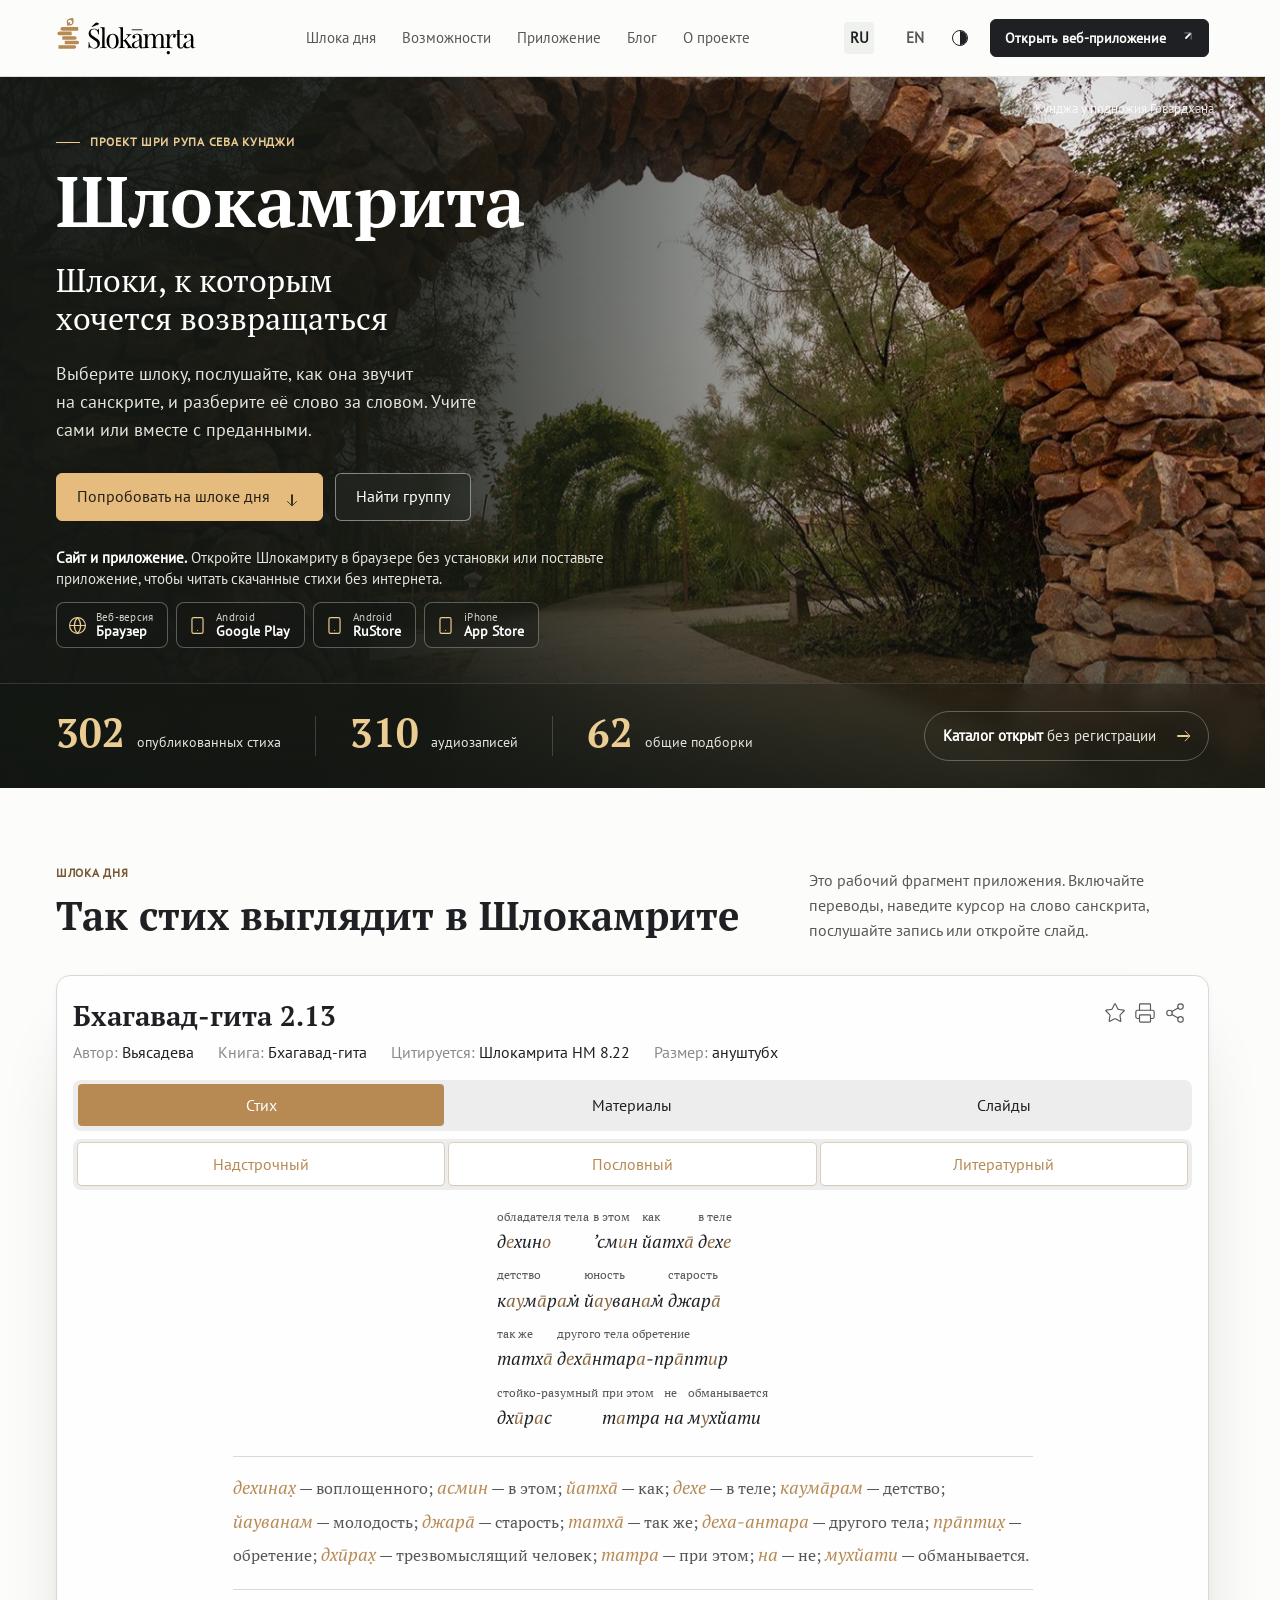
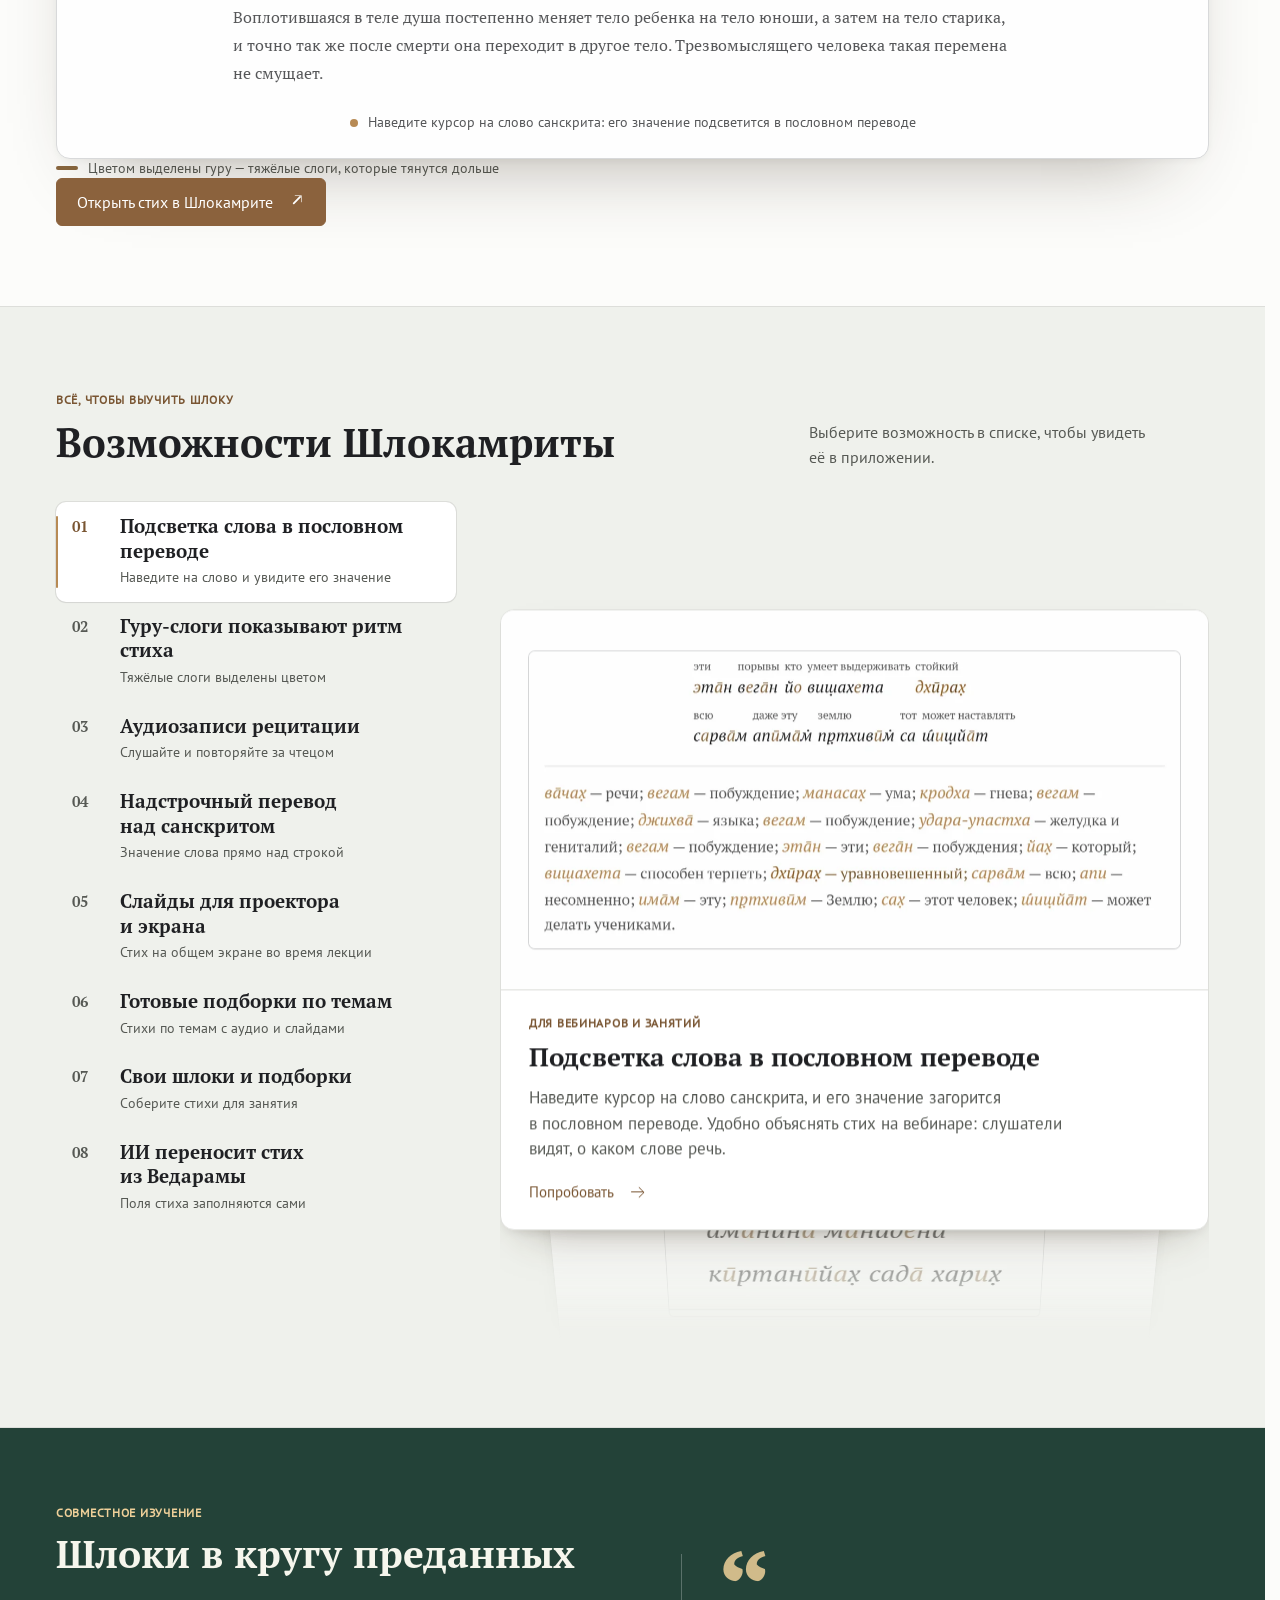
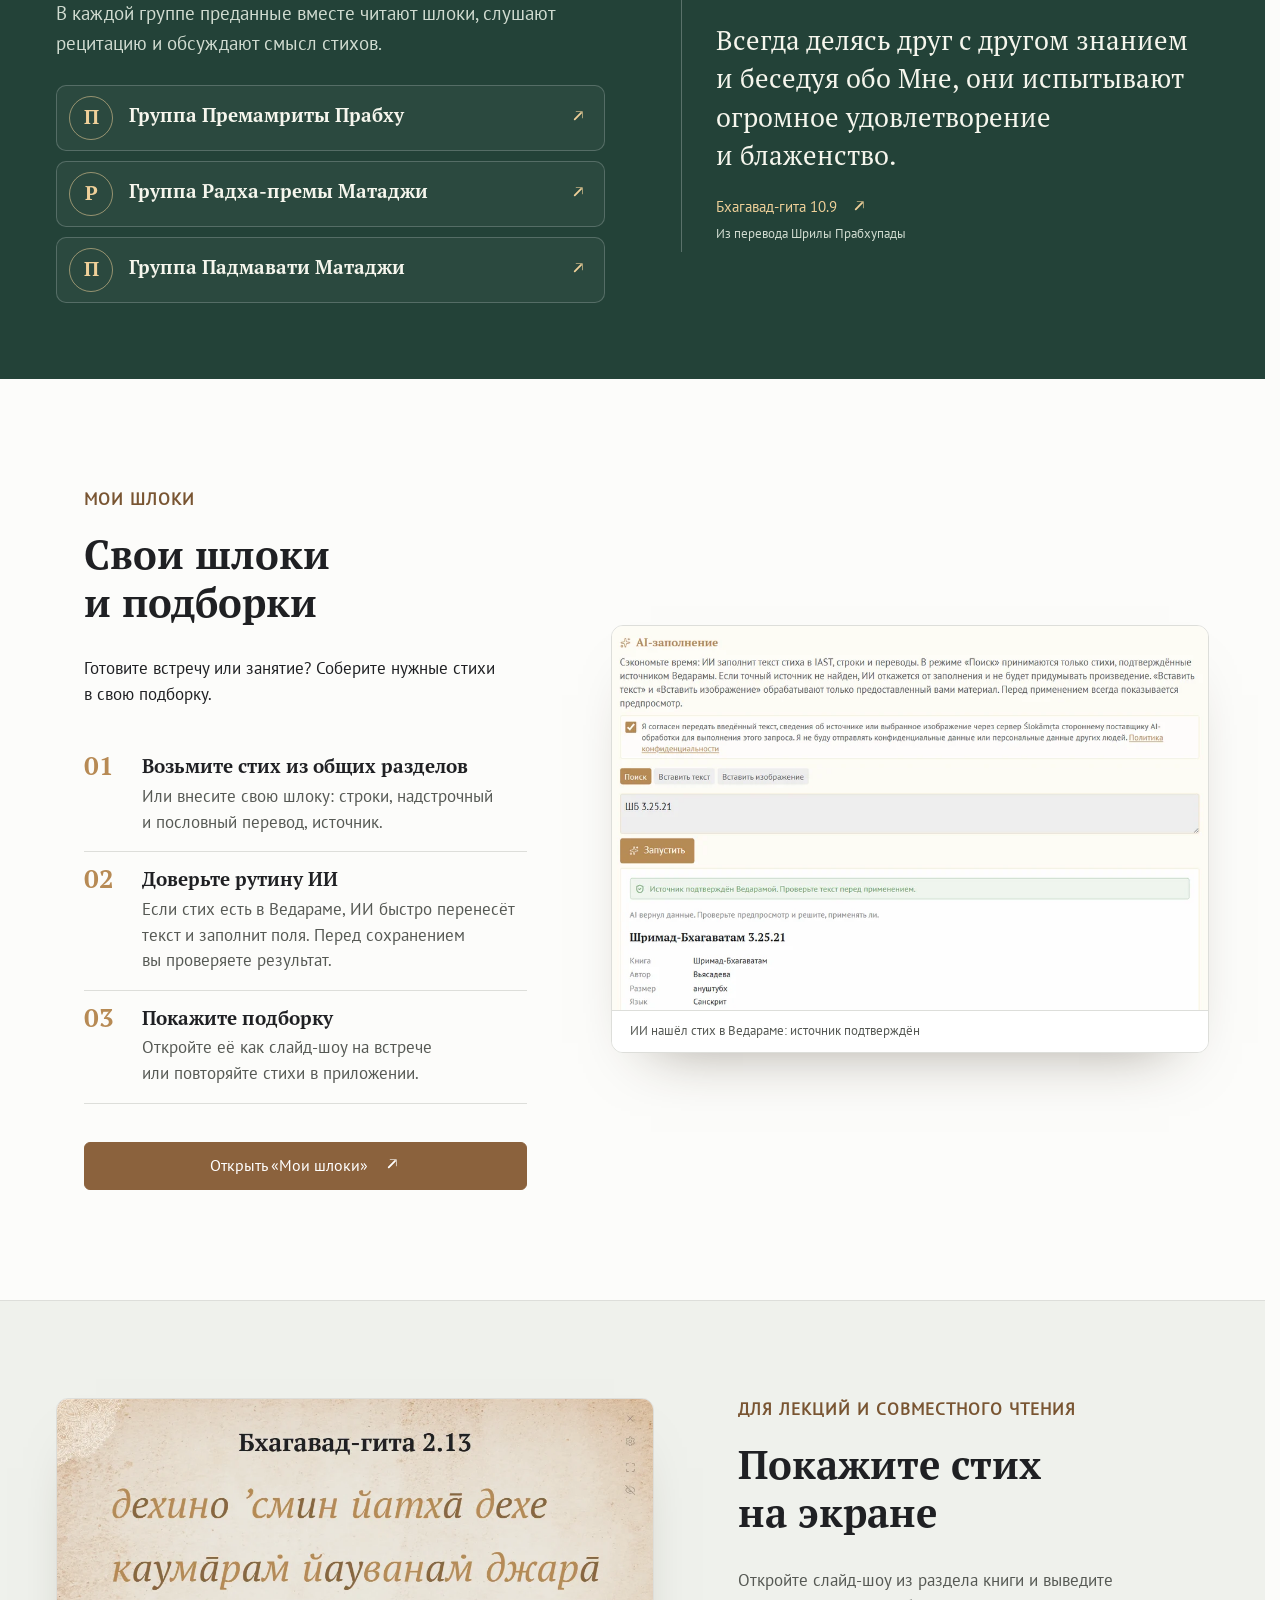
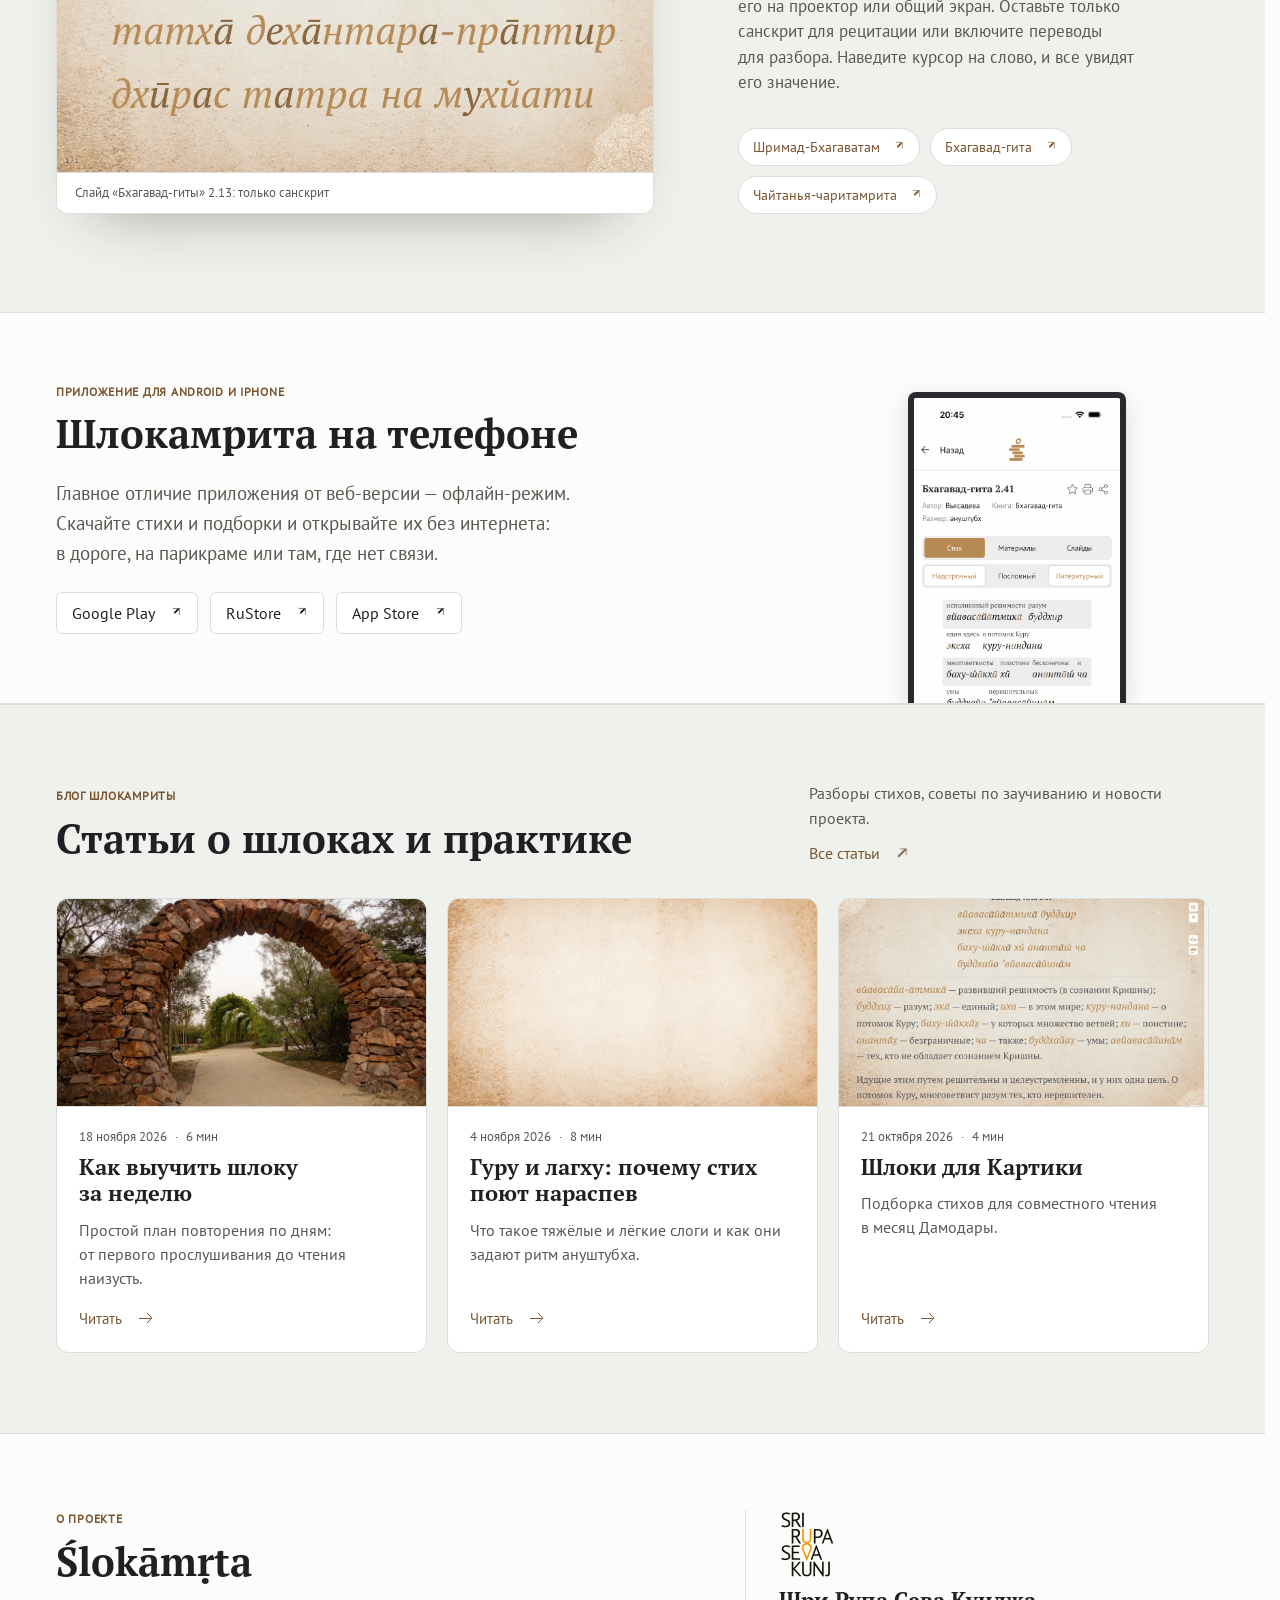
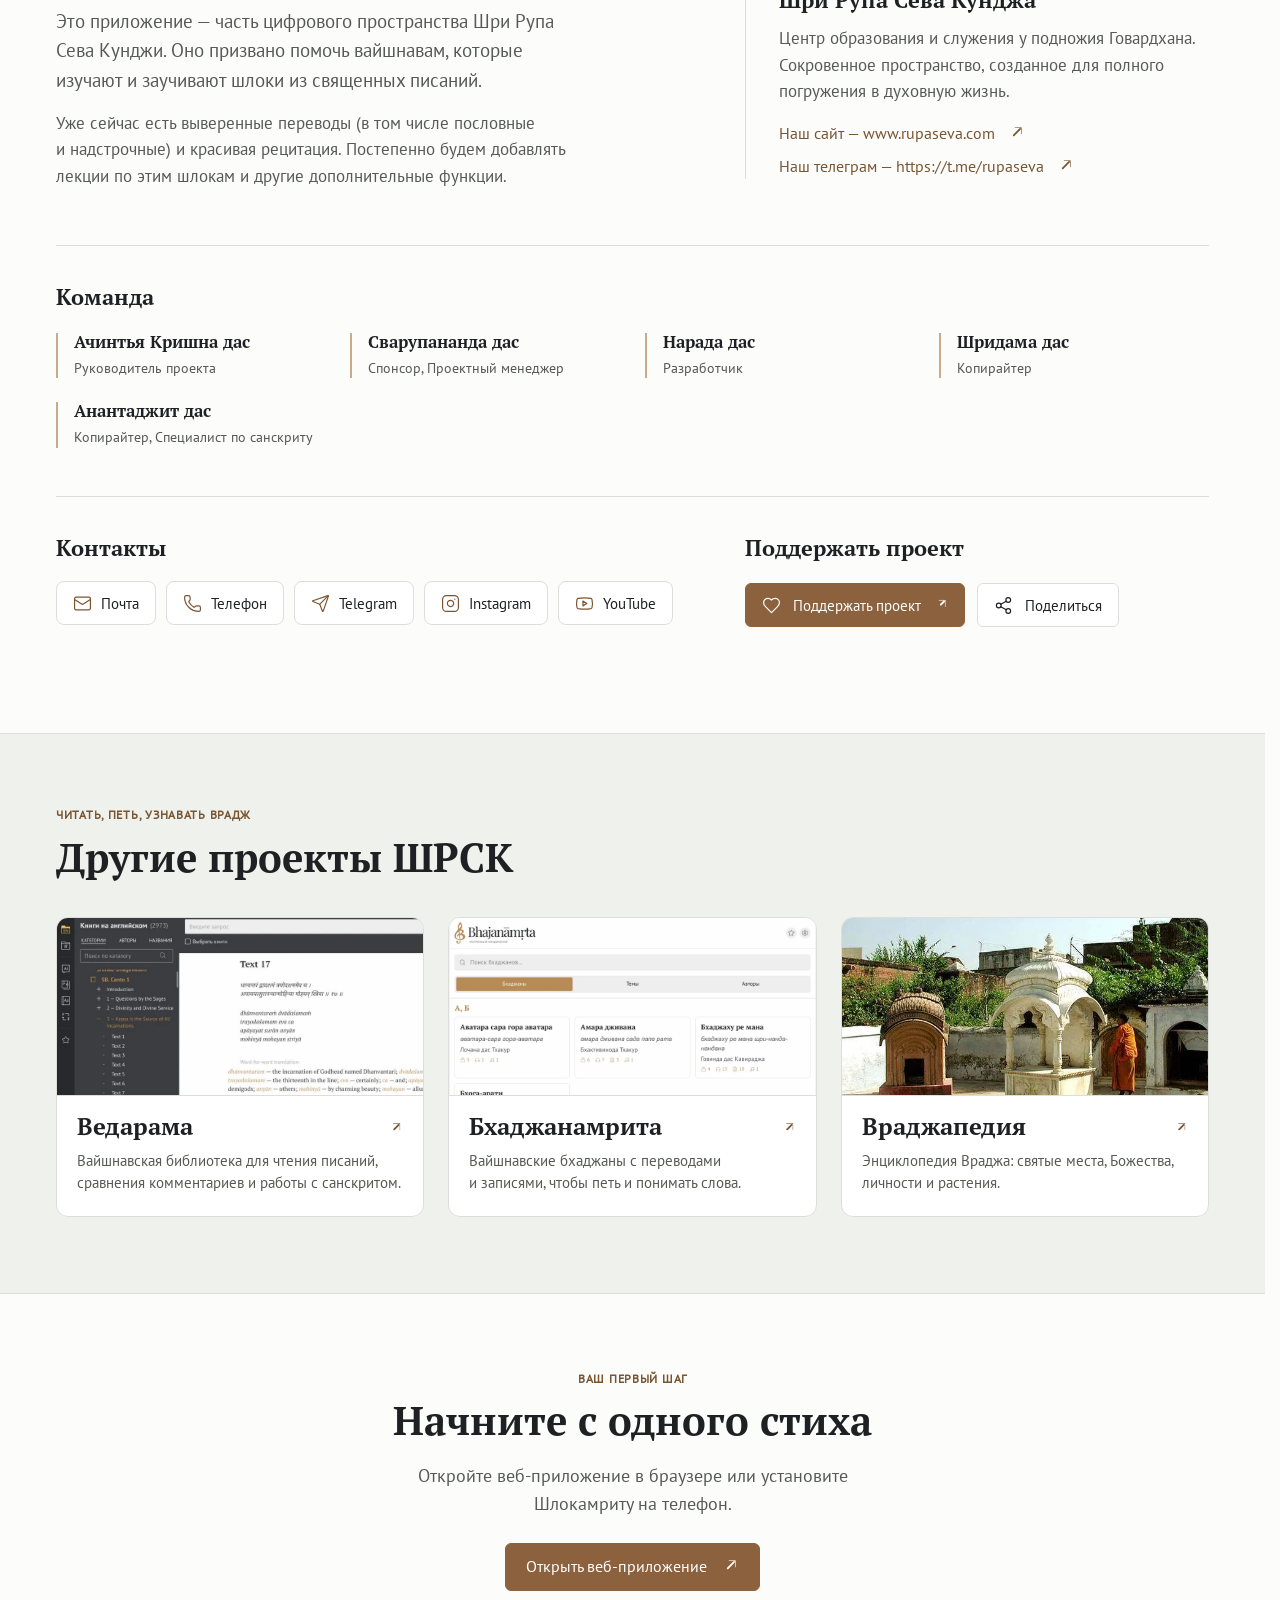
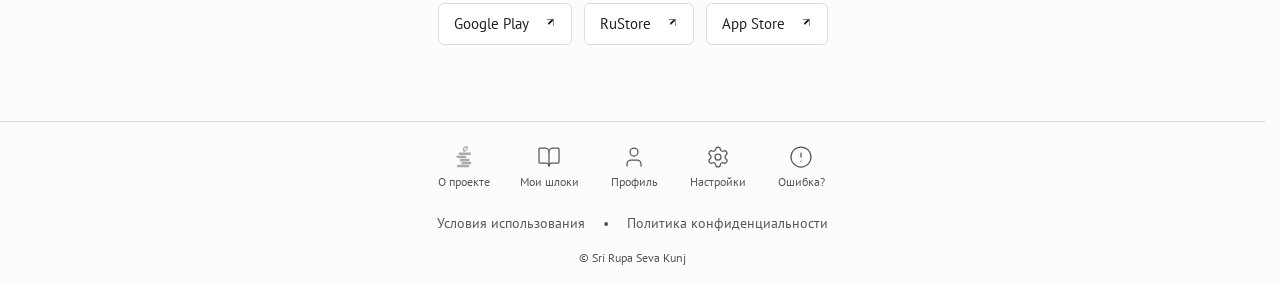
==== index.html @ b53bfd35 "Homepage round 4: app's slide viewer, exact verse widget, features drum - Slides tab opens Slokamrit" ====
<!DOCTYPE html><html lang="ru" data-theme="light"><head><meta charset="utf-8"><meta name="viewport" content="width=device-width,initial-scale=1"><meta name="robots" content="noindex,nofollow"><title>Шлокамрита — макет главной</title><link rel="icon" type="image/png" sizes="48x48" href="assets/favicon-48.png"><script>(function(){var q=new URLSearchParams(location.search).get('theme'),s=null;try{s=localStorage.getItem('slokamrita-landing-theme')}catch(e){}var t=q==='dark'||q==='light'?q:s==='dark'||s==='light'?s:matchMedia('(prefers-color-scheme: dark)').matches?'dark':'light';document.documentElement.dataset.theme=t})();</script><link rel="stylesheet" href="page.css?v=14"></head>
<body>
<header class="site-header"><div class="wrap header-row">
  <a href="#top" aria-label="Шлокамрита, главная"><img class="brand light" src="assets/brand-light.svg" alt="Шлокамрита"><img class="brand dark" src="assets/brand-dark.svg" alt="Шлокамрита"></a>
  <nav aria-label="Разделы главной"><a href="#today">Шлока дня</a><a href="#features">Возможности</a><a class="nav-extra" href="#community">Группы</a><a class="nav-extra" href="#lecture">Для&nbsp;лекций</a><a href="#application">Приложение</a><a href="#blog">Блог</a><a href="#about">О&nbsp;проекте</a></nav>
  <div class="header-actions"><nav class="edition-switch" aria-label="Язык страницы"><a href="./" lang="ru" hreflang="ru" aria-current="page">RU</a><a href="en/" lang="en" hreflang="en">EN</a></nav><button id="theme" class="theme-toggle" type="button" aria-label="Переключить тему" title="Переключить тему"><span class="theme-glyph" aria-hidden="true"></span></button><a class="button header-library" href="https://slokamrita.com/ru/"><span>Открыть веб-приложение</span><span class="arr ext" aria-hidden="true"></span></a></div>
</div></header>
<main id="top">
  <section class="hero" aria-labelledby="hero-title" data-photo-tilt="">
    <img class="hero-photo" src="assets/kunj.jpg" alt="">
    <a class="hero-credit" href="https://rupaseva.com/kunj"><span>Кунджа у&nbsp;подножия Говардхана</span><span class="arr ext" aria-hidden="true"></span></a>
    <div class="wrap hero-inner">
      <p class="eyebrow hero-kicker"><span></span> ПРОЕКТ ШРИ РУПА СЕВА КУНДЖИ</p>
      <h1 id="hero-title">Шлокамрита</h1>
      <p class="hero-lead">Шлоки, к&nbsp;которым<br>хочется возвращаться</p>
      <p class="hero-summary">Выберите шлоку, послушайте, как&nbsp;она звучит на&nbsp;санскрите, и&nbsp;разберите её&nbsp;слово за&nbsp;словом. Учите сами или&nbsp;вместе с&nbsp;преданными.</p>
      <div class="buttons"><a class="button primary" href="#today"><span>Попробовать на&nbsp;шлоке дня</span><span class="arr down" aria-hidden="true"></span></a><a class="button on-hero" href="#community"><span>Найти группу</span></a></div>
      <div class="hero-platforms" aria-label="Где открыть Шлокамриту"><p class="platforms-note"><strong>Сайт и&nbsp;приложение.</strong> Откройте Шлокамриту в&nbsp;браузере без&nbsp;установки или&nbsp;поставьте приложение, чтобы читать скачанные стихи без&nbsp;интернета.</p><div class="platform-links"><a class="platform" href="https://slokamrita.com/ru/"><svg xmlns="http://www.w3.org/2000/svg" width="18" height="18" viewBox="0 0 24 24" fill="none" stroke="currentColor" stroke-width="1.5" stroke-linecap="round" stroke-linejoin="round" aria-hidden="true"><circle cx="12" cy="12" r="10"></circle><path d="M12 2a14.5 14.5 0 0 0 0 20 14.5 14.5 0 0 0 0-20"></path><path d="M2 12h20"></path></svg><span><small>Веб-версия</small>Браузер</span></a><a class="platform" href="https://play.google.com/store/apps/details?id=com.slokamrita.app"><svg xmlns="http://www.w3.org/2000/svg" width="18" height="18" viewBox="0 0 24 24" fill="none" stroke="currentColor" stroke-width="1.5" stroke-linecap="round" stroke-linejoin="round" aria-hidden="true"><rect width="14" height="20" x="5" y="2" rx="2" ry="2"></rect><path d="M12 18h.01"></path></svg><span><small>Android</small>Google Play</span></a><a class="platform" href="https://www.rustore.ru/catalog/app/com.slokamrita.app"><svg xmlns="http://www.w3.org/2000/svg" width="18" height="18" viewBox="0 0 24 24" fill="none" stroke="currentColor" stroke-width="1.5" stroke-linecap="round" stroke-linejoin="round" aria-hidden="true"><rect width="14" height="20" x="5" y="2" rx="2" ry="2"></rect><path d="M12 18h.01"></path></svg><span><small>Android</small>RuStore</span></a><a class="platform" href="https://apps.apple.com/app/id6803114267"><svg xmlns="http://www.w3.org/2000/svg" width="18" height="18" viewBox="0 0 24 24" fill="none" stroke="currentColor" stroke-width="1.5" stroke-linecap="round" stroke-linejoin="round" aria-hidden="true"><rect width="14" height="20" x="5" y="2" rx="2" ry="2"></rect><path d="M12 18h.01"></path></svg><span><small>iPhone</small>App Store</span></a></div></div>
    </div>
    <div class="hero-stats" aria-label="Статистика каталога"><div class="wrap hero-stats-row">
      <dl><div><dt>302</dt><dd class="stat-long">опубликованных стиха</dd></div><div><dt>310</dt><dd>аудиозаписей</dd></div><div><dt>62</dt><dd>общие подборки</dd></div></dl>
      <a class="hero-catalog" href="https://slokamrita.com/ru/?group=group"><span><strong>Каталог открыт</strong> без&nbsp;регистрации</span><span class="arr" aria-hidden="true"></span></a>
    </div></div>
  </section>
  <section class="day" id="today" aria-labelledby="day-title"><div class="wrap">
    <div class="section-head"><div><p class="eyebrow">ШЛОКА ДНЯ</p><h2 id="day-title">Так стих выглядит в&nbsp;Шлокамрите</h2></div><p class="section-aside">Это&nbsp;рабочий фрагмент приложения. Включайте переводы, наведите курсор на&nbsp;слово санскрита, послушайте запись или&nbsp;откройте слайд.</p></div>
    <div class="app-window" data-app-window=""><div class="app-slides" id="app-slides" hidden><iframe title="Показ слайдов" data-src="slideshow/viewer.html?v=20261021-word-links" sandbox="allow-scripts allow-same-origin" allow="fullscreen" allowfullscreen></iframe></div>
      <div class="app-body">
        <div class="app-title-row"><h3 class="app-title">Бхагавад-гита 2.13</h3><span class="app-title-icons" aria-hidden="true"><span title="Добавить в коллекцию"><svg xmlns="http://www.w3.org/2000/svg" width="22" height="22" viewBox="0 0 24 24" fill="none" stroke="currentColor" stroke-width="1.25" stroke-linecap="round" stroke-linejoin="round" aria-hidden="true"><path d="M11.525 2.295a.53.53 0 0 1 .95 0l2.31 4.679a2.123 2.123 0 0 0 1.595 1.16l5.166.756a.53.53 0 0 1 .294.904l-3.736 3.638a2.123 2.123 0 0 0-.611 1.878l.882 5.14a.53.53 0 0 1-.771.56l-4.618-2.428a2.122 2.122 0 0 0-1.973 0L6.396 21.01a.53.53 0 0 1-.77-.56l.881-5.139a2.122 2.122 0 0 0-.611-1.879L2.16 9.795a.53.53 0 0 1 .294-.906l5.165-.755a2.122 2.122 0 0 0 1.597-1.16z"></path></svg></span><span title="Печать / PDF"><svg xmlns="http://www.w3.org/2000/svg" width="22" height="22" viewBox="0 0 24 24" fill="none" stroke="currentColor" stroke-width="1.25" stroke-linecap="round" stroke-linejoin="round" aria-hidden="true"><path d="M6 18H4a2 2 0 0 1-2-2v-5a2 2 0 0 1 2-2h16a2 2 0 0 1 2 2v5a2 2 0 0 1-2 2h-2"></path><path d="M6 9V3a1 1 0 0 1 1-1h10a1 1 0 0 1 1 1v6"></path><rect x="6" y="14" width="12" height="8" rx="1"></rect></svg></span><span title="Поделиться"><svg xmlns="http://www.w3.org/2000/svg" width="22" height="22" viewBox="0 0 24 24" fill="none" stroke="currentColor" stroke-width="1.25" stroke-linecap="round" stroke-linejoin="round" aria-hidden="true"><circle cx="18" cy="5" r="3"></circle><circle cx="6" cy="12" r="3"></circle><circle cx="18" cy="19" r="3"></circle><line x1="8.59" x2="15.42" y1="13.51" y2="17.49"></line><line x1="15.41" x2="8.59" y1="6.51" y2="10.49"></line></svg></span></span></div><p class="app-meta"><span><em>Автор:</em> Вьясадева</span><span><em>Книга:</em> Бхагавад-гита</span><span><em>Цитируется:</em> Шлокамрита НМ 8.22</span><span><em>Размер:</em> ануштубх</span></p>
        <div class="app-strip app-tabs" role="tablist" aria-label="Раздел стиха"><button type="button" role="tab" aria-selected="true" aria-controls="panel-verse" data-tab="verse">Стих</button><button type="button" role="tab" aria-selected="false" aria-controls="panel-materials" data-tab="materials">Материалы</button><button type="button" role="tab" aria-selected="false" aria-controls="app-slides" data-tab="slides">Слайды</button></div>
        <div class="app-panel" id="panel-verse" role="tabpanel" data-panel="verse">
          <div class="app-strip app-modes" role="group" aria-label="Переводы"><button type="button" aria-pressed="true" data-mode="interlinear">Надстрочный</button><button type="button" aria-pressed="true" data-mode="wordByWord">Пословный</button><button type="button" aria-pressed="true" data-mode="literary">Литературный</button></div>
          <div class="app-reading" data-modes="interlinear wordByWord literary"><div id="app-reading-content" class="verse-reader-surface mx-auto w-full max-w-[800px] space-y-xl app-surface"><div class="word-links-scope"><div class="space-y-md"><div class="verse reader-source mb-0 font-verse verse-source w-fit max-w-full mx-auto text-left leading-relaxed "><p class="px-sm py-xs bg-light-secondary dark:bg-dark-secondary rounded md:bg-transparent md:dark:bg-transparent"><span><span style="display: inline-block;"><span><span style="display: inline-block; white-space: nowrap;"><span><span style="display: inline-block; text-align: left; vertical-align: baseline;"><span class="verse-gloss font-verse not-italic text-text-light-secondary dark:text-text-dark-secondary leading-tight block" style="font-size: calc(0.75rem * var(--content-font-size-multiplier, 1));">обладателя тела</span><span class="word-link-source reader-source font-verse verse-source text-accent-brown dark:text-accent-gold whitespace-nowrap block" data-word-link="word-0" style="font-size: calc(1.125rem * var(--content-font-size-multiplier, 1));">д<span class="guru-vowel">е</span>хин<span class="guru-vowel">о</span></span></span></span></span></span><span> <span style="display: inline-block; white-space: nowrap;"><span><span style="display: inline-block; text-align: left; vertical-align: baseline;"><span class="verse-gloss font-verse not-italic text-text-light-secondary dark:text-text-dark-secondary leading-tight block" style="font-size: calc(0.75rem * var(--content-font-size-multiplier, 1));">в этом</span><span class="word-link-source reader-source font-verse verse-source text-accent-brown dark:text-accent-gold whitespace-nowrap block" data-word-link="word-0" style="font-size: calc(1.125rem * var(--content-font-size-multiplier, 1));">’см<span class="guru-vowel">и</span>н</span></span></span></span></span><span> <span style="display: inline-block; white-space: nowrap;"><span><span style="display: inline-block; text-align: left; vertical-align: baseline;"><span class="verse-gloss font-verse not-italic text-text-light-secondary dark:text-text-dark-secondary leading-tight block" style="font-size: calc(0.75rem * var(--content-font-size-multiplier, 1));">как</span><span class="word-link-source reader-source font-verse verse-source text-accent-brown dark:text-accent-gold whitespace-nowrap block" data-word-link="word-1" style="font-size: calc(1.125rem * var(--content-font-size-multiplier, 1));">йатх<span class="guru-vowel">а̄</span></span></span></span></span></span><span> <span style="display: inline-block; white-space: nowrap;"><span><span style="display: inline-block; text-align: left; vertical-align: baseline;"><span class="verse-gloss font-verse not-italic text-text-light-secondary dark:text-text-dark-secondary leading-tight block" style="font-size: calc(0.75rem * var(--content-font-size-multiplier, 1));">в теле</span><span class="word-link-source reader-source font-verse verse-source text-accent-brown dark:text-accent-gold whitespace-nowrap block" data-word-link="word-2" style="font-size: calc(1.125rem * var(--content-font-size-multiplier, 1));">д<span class="guru-vowel">е</span>х<span class="guru-vowel">е</span></span></span></span></span></span></span></span></p><p class="px-sm py-xs "><span><span style="display: inline-block;"><span><span style="display: inline-block; white-space: nowrap;"><span><span style="display: inline-block; text-align: left; vertical-align: baseline;"><span class="verse-gloss font-verse not-italic text-text-light-secondary dark:text-text-dark-secondary leading-tight block" style="font-size: calc(0.75rem * var(--content-font-size-multiplier, 1));">детство</span><span class="word-link-source reader-source font-verse verse-source text-accent-brown dark:text-accent-gold whitespace-nowrap block" data-word-link="word-3" style="font-size: calc(1.125rem * var(--content-font-size-multiplier, 1));">к<span class="guru-vowel">а</span><span class="guru-vowel">у</span>м<span class="guru-vowel">а̄</span>р<span class="guru-vowel">а</span>м̇</span></span></span></span></span><span> <span style="display: inline-block; white-space: nowrap;"><span><span style="display: inline-block; text-align: left; vertical-align: baseline;"><span class="verse-gloss font-verse not-italic text-text-light-secondary dark:text-text-dark-secondary leading-tight block" style="font-size: calc(0.75rem * var(--content-font-size-multiplier, 1));">юность</span><span class="word-link-source reader-source font-verse verse-source text-accent-brown dark:text-accent-gold whitespace-nowrap block" data-word-link="word-4" style="font-size: calc(1.125rem * var(--content-font-size-multiplier, 1));">й<span class="guru-vowel">а</span><span class="guru-vowel">у</span>ван<span class="guru-vowel">а</span>м̇</span></span></span></span></span><span> <span style="display: inline-block; white-space: nowrap;"><span><span style="display: inline-block; text-align: left; vertical-align: baseline;"><span class="verse-gloss font-verse not-italic text-text-light-secondary dark:text-text-dark-secondary leading-tight block" style="font-size: calc(0.75rem * var(--content-font-size-multiplier, 1));">старость</span><span class="word-link-source reader-source font-verse verse-source text-accent-brown dark:text-accent-gold whitespace-nowrap block" data-word-link="word-5" style="font-size: calc(1.125rem * var(--content-font-size-multiplier, 1));">джар<span class="guru-vowel">а̄</span></span></span></span></span></span></span></span></p><p class="px-sm py-xs bg-light-secondary dark:bg-dark-secondary rounded md:bg-transparent md:dark:bg-transparent"><span><span style="display: inline-block;"><span><span style="display: inline-block; white-space: nowrap;"><span><span style="display: inline-block; text-align: left; vertical-align: baseline;"><span class="verse-gloss font-verse not-italic text-text-light-secondary dark:text-text-dark-secondary leading-tight block" style="font-size: calc(0.75rem * var(--content-font-size-multiplier, 1));">так же</span><span class="word-link-source reader-source font-verse verse-source text-accent-brown dark:text-accent-gold whitespace-nowrap block" data-word-link="word-6" style="font-size: calc(1.125rem * var(--content-font-size-multiplier, 1));">татх<span class="guru-vowel">а̄</span></span></span></span></span></span><span> <span style="display: inline-block; white-space: nowrap;"><span><span style="display: inline-block; text-align: left; vertical-align: baseline;"><span class="verse-gloss font-verse not-italic text-text-light-secondary dark:text-text-dark-secondary leading-tight block" style="font-size: calc(0.75rem * var(--content-font-size-multiplier, 1));">другого тела обретение</span><span class="word-link-source reader-source font-verse verse-source text-accent-brown dark:text-accent-gold whitespace-nowrap block" data-word-link="word-7" style="font-size: calc(1.125rem * var(--content-font-size-multiplier, 1));">д<span class="guru-vowel">е</span>х<span class="guru-vowel">а̄</span>нтар<span class="guru-vowel">а</span>‑пр<span class="guru-vowel">а̄</span>пт<span class="guru-vowel">и</span>р</span></span></span></span></span></span></span></p><p class="px-sm py-xs "><span><span style="display: inline-block;"><span><span style="display: inline-block; white-space: nowrap;"><span><span style="display: inline-block; text-align: left; vertical-align: baseline;"><span class="verse-gloss font-verse not-italic text-text-light-secondary dark:text-text-dark-secondary leading-tight block" style="font-size: calc(0.75rem * var(--content-font-size-multiplier, 1));">стойко-разумный</span><span class="word-link-source reader-source font-verse verse-source text-accent-brown dark:text-accent-gold whitespace-nowrap block" data-word-link="word-8" style="font-size: calc(1.125rem * var(--content-font-size-multiplier, 1));">дх<span class="guru-vowel">ӣ</span>р<span class="guru-vowel">а</span>с</span></span></span></span></span><span> <span style="display: inline-block; white-space: nowrap;"><span><span style="display: inline-block; text-align: left; vertical-align: baseline;"><span class="verse-gloss font-verse not-italic text-text-light-secondary dark:text-text-dark-secondary leading-tight block" style="font-size: calc(0.75rem * var(--content-font-size-multiplier, 1));">при этом</span><span class="word-link-source reader-source font-verse verse-source text-accent-brown dark:text-accent-gold whitespace-nowrap block" data-word-link="word-9" style="font-size: calc(1.125rem * var(--content-font-size-multiplier, 1));">т<span class="guru-vowel">а</span>тра</span></span></span></span></span><span> <span style="display: inline-block; white-space: nowrap;"><span><span style="display: inline-block; text-align: left; vertical-align: baseline;"><span class="verse-gloss font-verse not-italic text-text-light-secondary dark:text-text-dark-secondary leading-tight block" style="font-size: calc(0.75rem * var(--content-font-size-multiplier, 1));">не</span><span class="word-link-source reader-source font-verse verse-source text-accent-brown dark:text-accent-gold whitespace-nowrap block" data-word-link="word-10" style="font-size: calc(1.125rem * var(--content-font-size-multiplier, 1));">на</span></span></span></span></span><span> <span style="display: inline-block; white-space: nowrap;"><span><span style="display: inline-block; text-align: left; vertical-align: baseline;"><span class="verse-gloss font-verse not-italic text-text-light-secondary dark:text-text-dark-secondary leading-tight block" style="font-size: calc(0.75rem * var(--content-font-size-multiplier, 1));">обманывается</span><span class="word-link-source reader-source font-verse verse-source text-accent-brown dark:text-accent-gold whitespace-nowrap block" data-word-link="word-11" style="font-size: calc(1.125rem * var(--content-font-size-multiplier, 1));">м<span class="guru-vowel">у</span>хйати</span></span></span></span></span></span></span></p></div></div><div class="mt-md border-t border-light-tertiary dark:border-dark-tertiary app-wbw"></div><div class="mt-md app-wbw"><div class="font-verse text-text-light-secondary dark:text-text-dark-secondary leading-relaxed w-full text-left" style="font-size: calc(1rem * var(--content-font-size-multiplier, 1));"><span class="word-link-meaning" data-word-link="word-0"><span class="word-link-original font-verse verse-source text-accent-brown dark:text-accent-gold font-medium" style="font-size: calc(1.125rem * var(--content-font-size-multiplier, 1));">дехинах̣</span>&nbsp;— воплощенного; </span><span class="word-link-meaning" data-word-link="word-0"><span class="word-link-original font-verse verse-source text-accent-brown dark:text-accent-gold font-medium" style="font-size: calc(1.125rem * var(--content-font-size-multiplier, 1));">асмин</span>&nbsp;— в&nbsp;этом; </span><span class="word-link-meaning" data-word-link="word-1"><span class="word-link-original font-verse verse-source text-accent-brown dark:text-accent-gold font-medium" style="font-size: calc(1.125rem * var(--content-font-size-multiplier, 1));">йатха̄</span>&nbsp;— как; </span><span class="word-link-meaning" data-word-link="word-2"><span class="word-link-original font-verse verse-source text-accent-brown dark:text-accent-gold font-medium" style="font-size: calc(1.125rem * var(--content-font-size-multiplier, 1));">дехе</span>&nbsp;— в&nbsp;теле; </span><span class="word-link-meaning" data-word-link="word-3"><span class="word-link-original font-verse verse-source text-accent-brown dark:text-accent-gold font-medium" style="font-size: calc(1.125rem * var(--content-font-size-multiplier, 1));">каума̄рам</span>&nbsp;— детство; </span><span class="word-link-meaning" data-word-link="word-4"><span class="word-link-original font-verse verse-source text-accent-brown dark:text-accent-gold font-medium" style="font-size: calc(1.125rem * var(--content-font-size-multiplier, 1));">йауванам</span>&nbsp;— молодость; </span><span class="word-link-meaning" data-word-link="word-5"><span class="word-link-original font-verse verse-source text-accent-brown dark:text-accent-gold font-medium" style="font-size: calc(1.125rem * var(--content-font-size-multiplier, 1));">джара̄</span>&nbsp;— старость; </span><span class="word-link-meaning" data-word-link="word-6"><span class="word-link-original font-verse verse-source text-accent-brown dark:text-accent-gold font-medium" style="font-size: calc(1.125rem * var(--content-font-size-multiplier, 1));">татха̄</span>&nbsp;— так же; </span><span class="word-link-meaning" data-word-link="word-7"><span class="word-link-original font-verse verse-source text-accent-brown dark:text-accent-gold font-medium" style="font-size: calc(1.125rem * var(--content-font-size-multiplier, 1));">деха-антара</span>&nbsp;— другого тела; </span><span class="word-link-meaning" data-word-link="word-7"><span class="word-link-original font-verse verse-source text-accent-brown dark:text-accent-gold font-medium" style="font-size: calc(1.125rem * var(--content-font-size-multiplier, 1));">пра̄птих̣</span>&nbsp;— обретение; </span><span class="word-link-meaning" data-word-link="word-8"><span class="word-link-original font-verse verse-source text-accent-brown dark:text-accent-gold font-medium" style="font-size: calc(1.125rem * var(--content-font-size-multiplier, 1));">дхӣрах̣</span>&nbsp;— трезвомыслящий человек; </span><span class="word-link-meaning" data-word-link="word-9"><span class="word-link-original font-verse verse-source text-accent-brown dark:text-accent-gold font-medium" style="font-size: calc(1.125rem * var(--content-font-size-multiplier, 1));">татра</span>&nbsp;— при&nbsp;этом; </span><span class="word-link-meaning" data-word-link="word-10"><span class="word-link-original font-verse verse-source text-accent-brown dark:text-accent-gold font-medium" style="font-size: calc(1.125rem * var(--content-font-size-multiplier, 1));">на</span>&nbsp;— не; </span><span class="word-link-meaning" data-word-link="word-11"><span class="word-link-original font-verse verse-source text-accent-brown dark:text-accent-gold font-medium" style="font-size: calc(1.125rem * var(--content-font-size-multiplier, 1));">мухйати</span>&nbsp;— обманывается.</span></div></div><div class="mt-md border-t border-light-tertiary dark:border-dark-tertiary app-lit"></div><div class="mt-md font-verse text-text-light-secondary dark:text-text-dark-secondary w-full text-left app-lit" style="font-size: calc(1rem * var(--content-font-size-multiplier, 1));">Воплотившаяся в&nbsp;теле душа постепенно меняет тело ребенка на&nbsp;тело юноши, а&nbsp;затем на&nbsp;тело старика, и&nbsp;точно так же&nbsp;после смерти она переходит в&nbsp;другое тело. Трезвомыслящего человека такая перемена не&nbsp;смущает.</div></div></div></div>
          <p class="app-hint" data-hint-wbw=""><span class="hint-dot" aria-hidden="true"></span>Наведите курсор на&nbsp;слово санскрита: его&nbsp;значение подсветится в&nbsp;пословном переводе</p>
        </div>
        <div class="app-panel" id="panel-materials" role="tabpanel" data-panel="materials" hidden="">
          <div class="app-strip app-subtabs" role="group" aria-label="Материалы"><button type="button" aria-pressed="true" data-subtab="recordings">Записи<sup>1</sup></button><button type="button" aria-pressed="false" data-subtab="comments">Комментарии</button></div><div class="app-subpanel" data-subpanel="recordings">
          <div class="app-record">
            <strong>Декламация: Бхагавад-гита как&nbsp;она есть 2.13</strong><span class="app-record-author">Нитьянанда Прабху</span>
            <div class="app-record-row" data-player="idle">
              <button type="button" class="app-listen" aria-controls="recitation"><svg xmlns="http://www.w3.org/2000/svg" width="19" height="19" viewBox="0 0 24 24" fill="none" stroke="currentColor" stroke-width="1.5" stroke-linecap="round" stroke-linejoin="round" class="lucide lucide-play" aria-hidden="true"><path d="M5 5a2 2 0 0 1 3.008-1.728l11.997 6.998a2 2 0 0 1 .003 3.458l-12 7A2 2 0 0 1 5 19z"></path></svg><span>Слушать</span></button><span class="app-record-duration">0:15</span>
              <button type="button" class="app-play" aria-controls="recitation" aria-label="Пауза" title="Пауза"><span><svg xmlns="http://www.w3.org/2000/svg" width="19" height="19" viewBox="0 0 24 24" fill="none" stroke="currentColor" stroke-width="1.5" stroke-linecap="round" stroke-linejoin="round" class="lucide lucide-pause" aria-hidden="true"><rect x="14" y="3" width="5" height="18" rx="1"></rect><rect x="5" y="3" width="5" height="18" rx="1"></rect></svg></span><span hidden=""><svg xmlns="http://www.w3.org/2000/svg" width="19" height="19" viewBox="0 0 24 24" fill="none" stroke="currentColor" stroke-width="1.5" stroke-linecap="round" stroke-linejoin="round" class="lucide lucide-play" aria-hidden="true"><path d="M5 5a2 2 0 0 1 3.008-1.728l11.997 6.998a2 2 0 0 1 .003 3.458l-12 7A2 2 0 0 1 5 19z"></path></svg></span></button>
              <span class="app-time app-current">0:00</span><input type="range" class="app-seek" aria-label="Позиция воспроизведения" min="0" max="15" value="0" step="0.1"><span class="app-time app-total">0:15</span>
              <button type="button" class="app-close" aria-controls="recitation" aria-label="Остановить" title="Остановить"><svg xmlns="http://www.w3.org/2000/svg" width="19" height="19" viewBox="0 0 24 24" fill="none" stroke="currentColor" stroke-width="1.5" stroke-linecap="round" stroke-linejoin="round" class="lucide lucide-x" aria-hidden="true"><path d="M18 6 6 18"></path><path d="m6 6 12 12"></path></svg></button>
            </div>
          </div>
          <audio id="recitation" preload="none" src="https://api.slokamrita.com/api/media/public/audio/cdc1b95c_20260714_143811.mp3"></audio>
          <p id="recitation-error" class="recitation-error" hidden="">Запись не&nbsp;загрузилась. <a href="https://slokamrita.com/ru/verse/bhagavad-gita-2-13/">Послушать на&nbsp;странице стиха</a></p><div class="app-note app-suggest"><svg xmlns="http://www.w3.org/2000/svg" width="20" height="20" viewBox="0 0 24 24" fill="none" stroke="currentColor" stroke-width="1.25" stroke-linecap="round" stroke-linejoin="round" aria-hidden="true" class="app-note-icon"><path d="M15 14c.2-1 .7-1.7 1.5-2.5 1-.9 1.5-2.2 1.5-3.5A6 6 0 0 0 6 8c0 1 .2 2.2 1.5 3.5.7.7 1.3 1.5 1.5 2.5"></path><path d="M9 18h6"></path><path d="M10 22h4"></path></svg><p>Знаете другие аудиозаписи этого стиха?</p><a class="app-note-button" href="https://t.me/slokamrita_bot"><span>Предложить аудиозапись</span><svg xmlns="http://www.w3.org/2000/svg" width="14" height="14" viewBox="0 0 24 24" fill="none" stroke="currentColor" stroke-width="1.25" stroke-linecap="round" stroke-linejoin="round" aria-hidden="true"><path d="M15 3h6v6"></path><path d="M10 14 21 3"></path><path d="M18 13v6a2 2 0 0 1-2 2H5a2 2 0 0 1-2-2V8a2 2 0 0 1 2-2h6"></path></svg></a></div></div><div class="app-subpanel" data-subpanel="comments" hidden><div class="app-note app-empty"><svg xmlns="http://www.w3.org/2000/svg" width="32" height="32" viewBox="0 0 24 24" fill="none" stroke="currentColor" stroke-width="1.25" stroke-linecap="round" stroke-linejoin="round" aria-hidden="true" class="app-note-icon app-note-icon-soft"><path d="M15 12h-5"></path><path d="M15 8h-5"></path><path d="M19 17V5a2 2 0 0 0-2-2H4"></path><path d="M8 21h12a2 2 0 0 0 2-2v-1a1 1 0 0 0-1-1H11a1 1 0 0 0-1 1v1a2 2 0 1 1-4 0V5a2 2 0 1 0-4 0v2a1 1 0 0 0 1 1h3"></path></svg><h4>Пока нет комментариев</h4><p>Вы можете помочь нам, прислав ссылки на материалы</p><a class="app-note-button" href="https://t.me/slokamrita_bot"><span>Поделиться</span><svg xmlns="http://www.w3.org/2000/svg" width="14" height="14" viewBox="0 0 24 24" fill="none" stroke="currentColor" stroke-width="1.25" stroke-linecap="round" stroke-linejoin="round" aria-hidden="true"><path d="M15 3h6v6"></path><path d="M10 14 21 3"></path><path d="M18 13v6a2 2 0 0 1-2 2H5a2 2 0 0 1-2-2V8a2 2 0 0 1 2-2h6"></path></svg></a></div></div>
        </div>
      </div>
    </div>
    <div class="day-foot"><p class="guru-note"><span class="guru-swatch" aria-hidden="true"></span>Цветом выделены гуру&nbsp;— тяжёлые слоги, которые тянутся дольше</p><a class="button primary" href="https://slokamrita.com/ru/verse/bhagavad-gita-2-13/"><span>Открыть стих в&nbsp;Шлокамрите</span><span class="arr ext" aria-hidden="true"></span></a></div>
  </div></section>
  <section class="features" id="features" aria-labelledby="features-title"><div class="wrap">
    <div class="section-head"><div><p class="eyebrow">ВСЁ, ЧТОБЫ ВЫУЧИТЬ ШЛОКУ</p><h2 id="features-title">Возможности Шлокамриты</h2></div><p class="section-aside"><span class="aside-desktop">Выберите возможность в&nbsp;списке, чтобы увидеть её&nbsp;в&nbsp;приложении.</span><span class="aside-mobile">Нажмите на&nbsp;возможность, чтобы открыть подробности и&nbsp;снимок.</span></p></div>
    <div class="feature-stage"><ol class="feature-explorer" data-feature-explorer><li class="feature"><h3 class="feature-head"><button type="button" class="feature-toggle" id="feature-tab-1" aria-expanded="false" aria-controls="feature-1"><span class="feature-num" aria-hidden="true">01</span><span class="feature-name"><span class="feature-title">Подсветка слова в&nbsp;пословном переводе</span><span class="feature-brief">Наведите на&nbsp;слово и&nbsp;увидите его&nbsp;значение</span></span><span class="tile-chevron" aria-hidden="true"></span></button></h3><div class="feature-panel" id="feature-1" role="region" aria-labelledby="feature-tab-1" hidden><figure class="feature-shot"><img class="light" src="assets/app/wordlinks-ru-light.webp" alt="Подсветка слова и его значения в пословном переводе" loading="lazy"><img class="dark" src="assets/app/wordlinks-ru-dark.webp" alt="" loading="lazy"></figure><div class="feature-copy"><p class="tile-kicker">Для&nbsp;вебинаров и&nbsp;занятий</p><p class="feature-panel-title" aria-hidden="true">Подсветка слова в&nbsp;пословном переводе</p><p>Наведите курсор на&nbsp;слово санскрита, и&nbsp;его&nbsp;значение загорится в&nbsp;пословном переводе. Удобно объяснять стих на&nbsp;вебинаре: слушатели видят, о&nbsp;каком слове речь.</p><a class="tile-link" href="#today" data-demo="wordlinks"><span>Попробовать</span><span class="arr" aria-hidden="true"></span></a></div></div></li><li class="feature"><h3 class="feature-head"><button type="button" class="feature-toggle" id="feature-tab-2" aria-expanded="false" aria-controls="feature-2"><span class="feature-num" aria-hidden="true">02</span><span class="feature-name"><span class="feature-title">Гуру-слоги показывают ритм стиха</span><span class="feature-brief">Тяжёлые слоги выделены цветом</span></span><span class="tile-chevron" aria-hidden="true"></span></button></h3><div class="feature-panel" id="feature-2" role="region" aria-labelledby="feature-tab-2" hidden><figure class="feature-shot"><img class="light" src="assets/app/guru-ru-light.webp" alt="Стих с выделенными гуру-слогами" loading="lazy"><img class="dark" src="assets/app/guru-ru-dark.webp" alt="" loading="lazy"></figure><div class="feature-copy"><p class="feature-panel-title" aria-hidden="true">Гуру-слоги показывают ритм стиха</p><p>Тяжёлые слоги выделены цветом. Видно ритм стиха, легче читать нараспев.</p><a class="tile-link" href="#today" data-demo="guru"><span>Посмотреть</span><span class="arr" aria-hidden="true"></span></a></div></div></li><li class="feature"><h3 class="feature-head"><button type="button" class="feature-toggle" id="feature-tab-3" aria-expanded="false" aria-controls="feature-3"><span class="feature-num" aria-hidden="true">03</span><span class="feature-name"><span class="feature-title">Аудиозаписи рецитации</span><span class="feature-brief">Слушайте и&nbsp;повторяйте за&nbsp;чтецом</span></span><span class="tile-chevron" aria-hidden="true"></span></button></h3><div class="feature-panel" id="feature-3" role="region" aria-labelledby="feature-tab-3" hidden><figure class="feature-shot"><img class="light" src="assets/app/audio-ru-light.webp" alt="Запись рецитации в Шлокамрите" loading="lazy"><img class="dark" src="assets/app/audio-ru-dark.webp" alt="" loading="lazy"></figure><div class="feature-copy"><p class="feature-panel-title" aria-hidden="true">Аудиозаписи рецитации</p><p>Рецитация преданных: слушайте стих и&nbsp;повторяйте за&nbsp;чтецом.</p><a class="tile-link" href="#today" data-demo="audio"><span>Послушать</span><span class="arr" aria-hidden="true"></span></a></div></div></li><li class="feature"><h3 class="feature-head"><button type="button" class="feature-toggle" id="feature-tab-4" aria-expanded="false" aria-controls="feature-4"><span class="feature-num" aria-hidden="true">04</span><span class="feature-name"><span class="feature-title">Надстрочный перевод над&nbsp;санскритом</span><span class="feature-brief">Значение слова прямо над&nbsp;строкой</span></span><span class="tile-chevron" aria-hidden="true"></span></button></h3><div class="feature-panel" id="feature-4" role="region" aria-labelledby="feature-tab-4" hidden><figure class="feature-shot"><img class="light" src="assets/app/interlinear-ru-light.webp" alt="Надстрочный перевод над санскритом" loading="lazy"><img class="dark" src="assets/app/interlinear-ru-dark.webp" alt="" loading="lazy"></figure><div class="feature-copy"><p class="feature-panel-title" aria-hidden="true">Надстрочный перевод над&nbsp;санскритом</p><p>Значение каждого слова прямо над&nbsp;санскритом. Отключите его, чтобы проверить себя.</p><a class="tile-link" href="#today" data-demo="interlinear"><span>Включить</span><span class="arr" aria-hidden="true"></span></a></div></div></li><li class="feature"><h3 class="feature-head"><button type="button" class="feature-toggle" id="feature-tab-5" aria-expanded="false" aria-controls="feature-5"><span class="feature-num" aria-hidden="true">05</span><span class="feature-name"><span class="feature-title">Слайды для&nbsp;проектора и&nbsp;экрана</span><span class="feature-brief">Стих на&nbsp;общем экране во&nbsp;время лекции</span></span><span class="tile-chevron" aria-hidden="true"></span></button></h3><div class="feature-panel" id="feature-5" role="region" aria-labelledby="feature-tab-5" hidden><figure class="feature-shot"><img class="light" src="assets/app/slides-tile-ru-light.webp" alt="Слайд стиха" loading="lazy"><img class="dark" src="assets/app/slides-tile-ru-dark.webp" alt="" loading="lazy"></figure><div class="feature-copy"><p class="tile-kicker">Для&nbsp;лекций</p><p class="feature-panel-title" aria-hidden="true">Слайды для&nbsp;проектора и&nbsp;экрана</p><p>Стих на&nbsp;проекторе или&nbsp;общем экране. Выберите, что&nbsp;показать: санскрит, надстрочный, пословный или&nbsp;литературный перевод, и&nbsp;разверните слайд на&nbsp;весь экран.</p><a class="tile-link" href="#today" data-demo="slides"><span>Открыть слайд</span><span class="arr" aria-hidden="true"></span></a></div></div></li><li class="feature"><h3 class="feature-head"><button type="button" class="feature-toggle" id="feature-tab-6" aria-expanded="false" aria-controls="feature-6"><span class="feature-num" aria-hidden="true">06</span><span class="feature-name"><span class="feature-title">Готовые подборки по&nbsp;темам</span><span class="feature-brief">Стихи по&nbsp;темам с&nbsp;аудио и&nbsp;слайдами</span></span><span class="tile-chevron" aria-hidden="true"></span></button></h3><div class="feature-panel" id="feature-6" role="region" aria-labelledby="feature-tab-6" hidden><figure class="feature-shot"><img class="light" src="assets/app/collections-ru-light.webp" alt="Общие подборки шлок" loading="lazy"><img class="dark" src="assets/app/collections-ru-dark.webp" alt="" loading="lazy"></figure><div class="feature-copy"><p class="feature-panel-title" aria-hidden="true">Готовые подборки по&nbsp;темам</p><p>Стихи по&nbsp;темам: от&nbsp;«Абсолютной Истины» до&nbsp;пранам. Печать, слайды и&nbsp;аудио всей подборки.</p><a class="tile-link" href="https://slokamrita.com/ru/?group=group"><span>Все подборки</span><span class="arr ext" aria-hidden="true"></span></a></div></div></li><li class="feature"><h3 class="feature-head"><button type="button" class="feature-toggle" id="feature-tab-7" aria-expanded="false" aria-controls="feature-7"><span class="feature-num" aria-hidden="true">07</span><span class="feature-name"><span class="feature-title">Свои шлоки и&nbsp;подборки</span><span class="feature-brief">Соберите стихи для&nbsp;занятия</span></span><span class="tile-chevron" aria-hidden="true"></span></button></h3><div class="feature-panel" id="feature-7" role="region" aria-labelledby="feature-tab-7" hidden><figure class="feature-shot"><img class="light" src="assets/app/editor-ru-light.webp" alt="Редактор своего стиха" loading="lazy"><img class="dark" src="assets/app/editor-ru-dark.webp" alt="" loading="lazy"></figure><div class="feature-copy"><p class="feature-panel-title" aria-hidden="true">Свои шлоки и&nbsp;подборки</p><p>Добавляйте стихи из&nbsp;общих разделов в&nbsp;свои подборки или&nbsp;вносите собственную шлоку.</p><a class="tile-link" href="#cabinet"><span>Подробнее</span><span class="arr down" aria-hidden="true"></span></a></div></div></li><li class="feature"><h3 class="feature-head"><button type="button" class="feature-toggle" id="feature-tab-8" aria-expanded="false" aria-controls="feature-8"><span class="feature-num" aria-hidden="true">08</span><span class="feature-name"><span class="feature-title">ИИ переносит стих из&nbsp;Ведарамы</span><span class="feature-brief">Поля стиха заполняются сами</span></span><span class="tile-chevron" aria-hidden="true"></span></button></h3><div class="feature-panel" id="feature-8" role="region" aria-labelledby="feature-tab-8" hidden><figure class="feature-shot"><img class="light" src="assets/app/ai-tile-ru-light.webp" alt="Заполнение стиха с помощью ИИ" loading="lazy"><img class="dark" src="assets/app/ai-tile-ru-dark.webp" alt="" loading="lazy"></figure><div class="feature-copy"><p class="feature-panel-title" aria-hidden="true">ИИ переносит стих из&nbsp;Ведарамы</p><p>Если стих есть в&nbsp;Ведараме, ИИ перенесёт его и&nbsp;заполнит поля. Вы&nbsp;проверяете текст перед сохранением.</p><a class="tile-link" href="#cabinet"><span>Как это работает</span><span class="arr down" aria-hidden="true"></span></a></div></div></li></ol><div class="feature-drum" data-feature-drum aria-live="polite"></div></div>
  </div></section>
  <section class="community" id="community" aria-labelledby="community-title"><div class="wrap community-grid">
    <div class="community-copy"><p class="eyebrow">СОВМЕСТНОЕ ИЗУЧЕНИЕ</p><h2 id="community-title">Шлоки в&nbsp;кругу преданных</h2><p class="intro">В&nbsp;каждой группе преданные вместе читают шлоки, слушают рецитацию и&nbsp;обсуждают смысл стихов.</p>
      <div class="group-list" aria-label="Группы">
        <button class="group-cta" type="button" aria-disabled="true"><span class="monogram" aria-hidden="true">П</span><strong>Группа Премамриты Прабху</strong><span class="arr ext" aria-hidden="true"></span></button>
        <button class="group-cta" type="button" aria-disabled="true"><span class="monogram" aria-hidden="true">Р</span><strong>Группа Радха-премы Матаджи</strong><span class="arr ext" aria-hidden="true"></span></button>
        <button class="group-cta" type="button" aria-disabled="true"><span class="monogram" aria-hidden="true">П</span><strong>Группа Падмавати Матаджи</strong><span class="arr ext" aria-hidden="true"></span></button>
      </div>
    </div>
    <figure class="quote-block"><span class="quote-mark" aria-hidden="true">“</span><blockquote>Всегда делясь друг с&nbsp;другом знанием и&nbsp;беседуя обо&nbsp;Мне, они испытывают огромное удовлетворение и&nbsp;блаженство.</blockquote><figcaption><a class="link" href="https://vedabase.io/ru/library/bg/10/9/"><span>Бхагавад-гита 10.9</span><span class="arr ext" aria-hidden="true"></span></a><p>Из&nbsp;перевода Шрилы Прабхупады</p></figcaption></figure>
  </div></section>
  <section class="cabinet wrap" id="cabinet" aria-labelledby="cabinet-title">
    <div class="feature-grid"><div class="feature-copy"><p class="eyebrow">МОИ ШЛОКИ</p><h2 id="cabinet-title">Свои шлоки и&nbsp;подборки</h2><p class="cabinet-intro">Готовите встречу или&nbsp;занятие? Соберите нужные стихи в&nbsp;свою подборку.</p><ol class="steps"><li><h3>Возьмите стих из&nbsp;общих разделов</h3><p>Или&nbsp;внесите свою шлоку: строки, надстрочный и&nbsp;пословный перевод, источник.</p></li><li><h3>Доверьте рутину ИИ</h3><p>Если стих есть в&nbsp;Ведараме, ИИ быстро перенесёт текст и&nbsp;заполнит поля. Перед сохранением вы&nbsp;проверяете результат.</p></li><li><h3>Покажите подборку</h3><p>Откройте её&nbsp;как&nbsp;слайд-шоу на&nbsp;встрече или&nbsp;повторяйте стихи в&nbsp;приложении.</p></li></ol><a class="button primary" href="https://slokamrita.com/ru/my-verses/"><span>Открыть «Мои шлоки»</span><span class="arr ext" aria-hidden="true"></span></a></div>
    <figure class="product-shot cabinet-shot"><img class="light" src="assets/app/ai-ru-light.webp" alt="ИИ нашёл «Шримад-Бхагаватам» 3.25.21 в Ведараме и подготовил поля стиха" loading="lazy"><img class="dark" src="assets/app/ai-ru-dark.webp" alt="" loading="lazy"><figcaption>ИИ нашёл стих в&nbsp;Ведараме: источник подтверждён</figcaption></figure></div>
  </section>
  <section class="lecture" id="lecture" aria-labelledby="lecture-title"><div class="wrap feature-grid">
    <figure class="product-shot"><img class="light" src="assets/lecture-sanskrit-ru-light.webp" alt="Слайд стиха: только санскрит, без переводов" width="1100" height="688" loading="lazy"><img class="dark" src="assets/lecture-sanskrit-ru-dark.webp" alt="" width="1100" height="688" loading="lazy"><figcaption>Слайд «Бхагавад-гиты» 2.13: только санскрит</figcaption></figure>
    <div class="feature-copy"><p class="eyebrow">ДЛЯ&nbsp;ЛЕКЦИЙ И&nbsp;СОВМЕСТНОГО ЧТЕНИЯ</p><h2 id="lecture-title">Покажите стих на&nbsp;экране</h2><p class="intro">Откройте слайд-шоу из&nbsp;раздела книги и&nbsp;выведите его&nbsp;на&nbsp;проектор или&nbsp;общий экран. Оставьте только санскрит для&nbsp;рецитации или&nbsp;включите переводы для&nbsp;разбора. Наведите курсор на&nbsp;слово, и&nbsp;все&nbsp;увидят его&nbsp;значение.</p><div class="lecture-links"><a href="https://slokamrita.com/ru/book/fbe89ce2-163f-47d2-9f52-de296ff7942b/"><span>Шримад-Бхагаватам</span><span class="arr ext" aria-hidden="true"></span></a><a href="https://slokamrita.com/ru/book/571f9075-a12a-45e1-9261-586bfdba7d78/"><span>Бхагавад-гита</span><span class="arr ext" aria-hidden="true"></span></a><a href="https://slokamrita.com/ru/book/f819621e-5767-4a27-9730-ede020e4f59c/"><span>Чайтанья-чаритамрита</span><span class="arr ext" aria-hidden="true"></span></a></div></div>
  </div></section>
  <section class="app-band" id="application"><div class="wrap app-grid"><div><p class="eyebrow">ПРИЛОЖЕНИЕ ДЛЯ&nbsp;ANDROID И&nbsp;IPHONE</p><h2>Шлокамрита на&nbsp;телефоне</h2><p class="intro">Главное отличие приложения от&nbsp;веб-версии&nbsp;— офлайн-режим. Скачайте стихи и&nbsp;подборки и&nbsp;открывайте их&nbsp;без&nbsp;интернета: в&nbsp;дороге, на&nbsp;парикраме или&nbsp;там, где&nbsp;нет связи.</p><div class="buttons stores"><a class="button" href="https://play.google.com/store/apps/details?id=com.slokamrita.app"><span>Google Play</span><span class="arr ext" aria-hidden="true"></span></a><a class="button" href="https://www.rustore.ru/catalog/app/com.slokamrita.app"><span>RuStore</span><span class="arr ext" aria-hidden="true"></span></a><a class="button" href="https://apps.apple.com/app/id6803114267"><span>App Store</span><span class="arr ext" aria-hidden="true"></span></a></div></div><figure class="device"><img src="assets/app.png" alt="Страница стиха в приложении Шлокамрита на iPhone" loading="lazy"></figure></div></section>
  <section class="blog" id="blog" aria-labelledby="blog-title"><div class="wrap"><div class="section-head"><div><p class="eyebrow">БЛОГ ШЛОКАМРИТЫ</p><h2 id="blog-title">Статьи о&nbsp;шлоках и&nbsp;практике</h2></div><div class="blog-aside"><p class="section-aside">Разборы стихов, советы по&nbsp;заучиванию и&nbsp;новости проекта.</p><a class="link" href="https://slokamrita.com/ru/blog/"><span>Все статьи</span><span class="arr ext" aria-hidden="true"></span></a></div></div><ul class="post-list"><li class="post"><a href="https://slokamrita.com/ru/blog/kak-vyuchit-shloku/"><figure class="post-cover"><img src="assets/kunj.jpg" alt="" loading="lazy"></figure><div class="post-copy"><p class="post-meta"><time datetime="2026-11-18">18 ноября 2026</time><span aria-hidden="true">·</span><span>6 мин</span></p><h3>Как выучить шлоку за&nbsp;неделю</h3><p>Простой план повторения по&nbsp;дням: от&nbsp;первого прослушивания до&nbsp;чтения наизусть.</p><span class="tile-link"><span>Читать</span><span class="arr" aria-hidden="true"></span></span></div></a></li><li class="post"><a href="https://slokamrita.com/ru/blog/guru-i-laghu/"><figure class="post-cover"><img src="assets/parchment.webp" alt="" loading="lazy"></figure><div class="post-copy"><p class="post-meta"><time datetime="2026-11-04">4 ноября 2026</time><span aria-hidden="true">·</span><span>8 мин</span></p><h3>Гуру и&nbsp;лагху: почему стих поют нараспев</h3><p>Что такое тяжёлые и&nbsp;лёгкие слоги и&nbsp;как они задают ритм ануштубха.</p><span class="tile-link"><span>Читать</span><span class="arr" aria-hidden="true"></span></span></div></a></li><li class="post"><a href="https://slokamrita.com/ru/blog/shloki-dlya-kartiki/"><figure class="post-cover"><img src="assets/lecture-slide.webp" alt="" loading="lazy"></figure><div class="post-copy"><p class="post-meta"><time datetime="2026-10-21">21 октября 2026</time><span aria-hidden="true">·</span><span>4 мин</span></p><h3>Шлоки для&nbsp;Картики</h3><p>Подборка стихов для&nbsp;совместного чтения в&nbsp;месяц Дамодары.</p><span class="tile-link"><span>Читать</span><span class="arr" aria-hidden="true"></span></span></div></a></li></ul></div></section>
  <section class="about wrap" id="about" aria-labelledby="about-title"><div class="about-grid"><div><p class="eyebrow">О&nbsp;ПРОЕКТЕ</p><h2 id="about-title" lang="sa-Latn">Ślokāmṛta</h2><p class="intro">Это приложение&nbsp;— часть цифрового пространства Шри Рупа Сева Кунджи. Оно призвано помочь вайшнавам, которые изучают и&nbsp;заучивают шлоки из&nbsp;священных писаний.</p><p class="about-more">Уже сейчас есть выверенные переводы (в&nbsp;том числе пословные и&nbsp;надстрочные) и&nbsp;красивая рецитация. Постепенно будем добавлять лекции по&nbsp;этим шлокам и&nbsp;другие дополнительные функции.</p></div><div class="srsk"><img class="light" src="assets/srsk-light.svg" alt=""><img class="dark" src="assets/srsk-dark.svg" alt=""><h3>Шри Рупа Сева Кунджа</h3><p>Центр образования и&nbsp;служения у&nbsp;подножия Говардхана. Сокровенное пространство, созданное для&nbsp;полного погружения в&nbsp;духовную жизнь.</p><div class="srsk-links"><a class="link" href="https://www.rupaseva.com/"><span>Наш сайт&nbsp;— www.rupaseva.com</span><span class="arr ext" aria-hidden="true"></span></a><a class="link" href="https://t.me/rupaseva"><span>Наш телеграм&nbsp;— https://t.me/rupaseva</span><span class="arr ext" aria-hidden="true"></span></a></div></div></div><div class="about-team"><h3>Команда</h3><ul class="team-list"><li><strong>Ачинтья Кришна дас</strong><span>Руководитель проекта</span></li><li><strong>Сварупананда дас</strong><span>Спонсор, Проектный менеджер</span></li><li><strong>Нарада дас</strong><span>Разработчик</span></li><li><strong>Шридама дас</strong><span>Копирайтер</span></li><li><strong>Анантаджит дас</strong><span>Копирайтер, Специалист по&nbsp;санскриту</span></li></ul></div><div class="about-bottom"><div><h3>Контакты</h3><div class="contact-list"><a class="contact" href="mailto:info@rupaseva.ru"><svg xmlns="http://www.w3.org/2000/svg" width="18" height="18" viewBox="0 0 24 24" fill="none" stroke="currentColor" stroke-width="1.5" stroke-linecap="round" stroke-linejoin="round" aria-hidden="true"><rect width="20" height="16" x="2" y="4" rx="2"></rect><path d="m22 7-8.97 5.7a1.94 1.94 0 0 1-2.06 0L2 7"></path></svg><span>Почта</span></a><a class="contact" href="tel:+79250077575"><svg xmlns="http://www.w3.org/2000/svg" width="18" height="18" viewBox="0 0 24 24" fill="none" stroke="currentColor" stroke-width="1.5" stroke-linecap="round" stroke-linejoin="round" aria-hidden="true"><path d="M13.832 16.568a1 1 0 0 0 1.213-.303l.355-.465A2 2 0 0 1 17 15h3a2 2 0 0 1 2 2v3a2 2 0 0 1-2 2A18 18 0 0 1 2 4a2 2 0 0 1 2-2h3a2 2 0 0 1 2 2v3a2 2 0 0 1-.8 1.6l-.468.351a1 1 0 0 0-.292 1.233 14 14 0 0 0 6.392 6.384"></path></svg><span>Телефон</span></a><a class="contact" href="https://t.me/rupaseva"><svg xmlns="http://www.w3.org/2000/svg" width="18" height="18" viewBox="0 0 24 24" fill="none" stroke="currentColor" stroke-width="1.5" stroke-linecap="round" stroke-linejoin="round" aria-hidden="true"><path d="M14.536 21.686a.5.5 0 0 0 .937-.024l6.5-19a.496.496 0 0 0-.635-.635l-19 6.5a.5.5 0 0 0-.024.937l7.93 3.18a2 2 0 0 1 1.112 1.11z"></path><path d="m21.854 2.147-10.94 10.939"></path></svg><span>Telegram</span></a><a class="contact" href="https://instagram.com/rupaseva"><svg xmlns="http://www.w3.org/2000/svg" width="18" height="18" viewBox="0 0 24 24" fill="none" stroke="currentColor" stroke-width="1.5" stroke-linecap="round" stroke-linejoin="round" aria-hidden="true"><rect width="20" height="20" x="2" y="2" rx="5" ry="5"></rect><path d="M16 11.37A4 4 0 1 1 12.63 8 4 4 0 0 1 16 11.37z"></path><line x1="17.5" x2="17.51" y1="6.5" y2="6.5"></line></svg><span>Instagram</span></a><a class="contact" href="https://www.youtube.com/@Rupaseva"><svg xmlns="http://www.w3.org/2000/svg" width="18" height="18" viewBox="0 0 24 24" fill="none" stroke="currentColor" stroke-width="1.5" stroke-linecap="round" stroke-linejoin="round" aria-hidden="true"><path d="M2.5 17a24.12 24.12 0 0 1 0-10 2 2 0 0 1 1.4-1.4 49.56 49.56 0 0 1 16.2 0A2 2 0 0 1 21.5 7a24.12 24.12 0 0 1 0 10 2 2 0 0 1-1.4 1.4 49.55 49.55 0 0 1-16.2 0A2 2 0 0 1 2.5 17"></path><path d="m10 15 5-3-5-3z"></path></svg><span>YouTube</span></a></div></div><div><h3>Поддержать проект</h3><div class="buttons support-buttons"><a class="button primary" href="https://www.rupaseva.com/join"><svg xmlns="http://www.w3.org/2000/svg" width="18" height="18" viewBox="0 0 24 24" fill="none" stroke="currentColor" stroke-width="1.5" stroke-linecap="round" stroke-linejoin="round" aria-hidden="true"><path d="M19 14c1.49-1.46 3-3.21 3-5.5A5.5 5.5 0 0 0 16.5 3c-1.76 0-3 .5-4.5 2-1.5-1.5-2.74-2-4.5-2A5.5 5.5 0 0 0 2 8.5c0 2.3 1.5 4.05 3 5.5l7 7Z"></path></svg><span>Поддержать проект</span><span class="arr ext" aria-hidden="true"></span></a><button class="button" type="button" data-share data-share-title="Шлокамрита" data-share-text="Шлокамрита — приложение для изучения и заучивания вайшнавских шлок" data-copied="Ссылка скопирована"><svg xmlns="http://www.w3.org/2000/svg" width="18" height="18" viewBox="0 0 24 24" fill="none" stroke="currentColor" stroke-width="1.5" stroke-linecap="round" stroke-linejoin="round" aria-hidden="true"><circle cx="18" cy="5" r="3"></circle><circle cx="6" cy="12" r="3"></circle><circle cx="18" cy="19" r="3"></circle><line x1="8.59" x2="15.42" y1="13.51" y2="17.49"></line><line x1="15.41" x2="8.59" y1="6.51" y2="10.49"></line></svg><span>Поделиться</span></button></div><p class="share-status" role="status" aria-live="polite"></p></div></div></section>
  <section class="projects" id="projects"><div class="wrap"><div class="section-head"><div><p class="eyebrow">ЧИТАТЬ, ПЕТЬ, УЗНАВАТЬ ВРАДЖ</p><h2>Другие проекты ШРСК</h2></div></div><div class="project-list">
    <a class="project" href="https://vedarama.com/"><div class="project-image"><img src="assets/vedarama-desktop.webp" alt="Ведарама" loading="lazy"></div><div class="project-copy"><h3>Ведарама</h3><span class="arr ext" aria-hidden="true"></span><p>Вайшнавская библиотека для&nbsp;чтения писаний, сравнения комментариев и&nbsp;работы с&nbsp;санскритом.</p></div></a>
    <a class="project" href="https://bhajanamrita.com/"><div class="project-image"><img src="assets/bhajanamrita-reader.webp" alt="Каталог Бхаджанамриты" loading="lazy"></div><div class="project-copy"><h3>Бхаджанамрита</h3><span class="arr ext" aria-hidden="true"></span><p>Вайшнавские бхаджаны с&nbsp;переводами и&nbsp;записями, чтобы петь и&nbsp;понимать слова.</p></div></a>
    <a class="project" href="https://vrajapedia.com/places/radha-gokulananda"><div class="project-image"><img src="assets/radha-gokulananda.webp" alt="Двор храма Шри Радха-Гокулананды во Вриндаване" loading="lazy"></div><div class="project-copy"><h3>Враджапедия</h3><span class="arr ext" aria-hidden="true"></span><p>Энциклопедия Враджа: святые места, Божества, личности и&nbsp;растения.</p></div></a>
  </div></div></section>
  <section class="closing"><div class="wrap"><p class="eyebrow">ВАШ ПЕРВЫЙ ШАГ</p><h2>Начните с&nbsp;одного стиха</h2><p class="closing-lead">Откройте веб-приложение в&nbsp;браузере или&nbsp;установите Шлокамриту на&nbsp;телефон.</p><div class="buttons"><a class="button primary" href="https://slokamrita.com/ru/"><span>Открыть веб-приложение</span><span class="arr ext" aria-hidden="true"></span></a></div><div class="buttons closing-stores"><a class="button" href="https://play.google.com/store/apps/details?id=com.slokamrita.app"><span>Google Play</span><span class="arr ext" aria-hidden="true"></span></a><a class="button" href="https://www.rustore.ru/catalog/app/com.slokamrita.app"><span>RuStore</span><span class="arr ext" aria-hidden="true"></span></a><a class="button" href="https://apps.apple.com/app/id6803114267"><span>App Store</span><span class="arr ext" aria-hidden="true"></span></a></div></div></section>
</main>
<footer class="site-footer"><div class="wrap footer-row">
  <nav class="footer-actions" aria-label="Навигация в подвале">
    <a href="#about"><img src="assets/slokamrita-sign.svg" alt="">О&nbsp;проекте</a>
    <a href="https://slokamrita.com/ru/my-verses/"><svg xmlns="http://www.w3.org/2000/svg" width="19" height="19" viewBox="0 0 24 24" fill="none" stroke="currentColor" stroke-width="1.5" stroke-linecap="round" stroke-linejoin="round" class="lucide lucide-book-open" aria-hidden="true"><path d="M12 7v14"></path><path d="M3 18a1 1 0 0 1-1-1V4a1 1 0 0 1 1-1h5a4 4 0 0 1 4 4 4 4 0 0 1 4-4h5a1 1 0 0 1 1 1v13a1 1 0 0 1-1 1h-6a3 3 0 0 0-3 3 3 3 0 0 0-3-3z"></path></svg>Мои шлоки</a>
    <a href="https://slokamrita.com/ru/cabinet/"><svg xmlns="http://www.w3.org/2000/svg" width="19" height="19" viewBox="0 0 24 24" fill="none" stroke="currentColor" stroke-width="1.5" stroke-linecap="round" stroke-linejoin="round" class="lucide lucide-user" aria-hidden="true"><path d="M19 21v-2a4 4 0 0 0-4-4H9a4 4 0 0 0-4 4v2"></path><circle cx="12" cy="7" r="4"></circle></svg>Профиль</a>
    <a href="https://slokamrita.com/ru/settings/"><svg xmlns="http://www.w3.org/2000/svg" width="19" height="19" viewBox="0 0 24 24" fill="none" stroke="currentColor" stroke-width="1.5" stroke-linecap="round" stroke-linejoin="round" class="lucide lucide-settings" aria-hidden="true"><path d="M9.671 4.136a2.34 2.34 0 0 1 4.659 0 2.34 2.34 0 0 0 3.319 1.915 2.34 2.34 0 0 1 2.33 4.033 2.34 2.34 0 0 0 0 3.831 2.34 2.34 0 0 1-2.33 4.033 2.34 2.34 0 0 0-3.319 1.915 2.34 2.34 0 0 1-4.659 0 2.34 2.34 0 0 0-3.32-1.915 2.34 2.34 0 0 1-2.33-4.033 2.34 2.34 0 0 0 0-3.831A2.34 2.34 0 0 1 6.35 6.051a2.34 2.34 0 0 0 3.319-1.915"></path><circle cx="12" cy="12" r="3"></circle></svg>Настройки</a>
    <a href="https://t.me/slokamrita_bot"><svg xmlns="http://www.w3.org/2000/svg" width="19" height="19" viewBox="0 0 24 24" fill="none" stroke="currentColor" stroke-width="1.5" stroke-linecap="round" stroke-linejoin="round" class="lucide lucide-circle-alert" aria-hidden="true"><circle cx="12" cy="12" r="10"></circle><line x1="12" x2="12" y1="8" y2="12"></line><line x1="12" x2="12.01" y1="16" y2="16"></line></svg>Ошибка?</a>
  </nav>
  <nav class="footer-legal" aria-label="Правовая информация"><a href="https://slokamrita.com/ru/terms/">Условия использования</a><span aria-hidden="true">•</span><a href="https://slokamrita.com/ru/privacy/">Политика конфиденциальности</a></nav>
  <p class="footer-copyright">© Sri Rupa Seva Kunj</p>
</div></footer>
<script src="slideshow/verse-2-13.js?v=1"></script><script src="page.js?v=14"></script>

</body></html>
---- page.css ----
@font-face{font-family:Gaura;src:url('assets/GauraPTSerif-Regular.otf')}
@font-face{font-family:Gaura;src:url('assets/GauraPTSerif-Bold.otf');font-weight:700}
@font-face{font-family:PT;src:url('assets/PTSans-Regular.woff2')}
@font-face{font-family:Vedarama;src:url('assets/VedaramaSerif-Italic.woff2');font-style:italic}
@font-face{font-family:'Vedarama Serif';src:url('assets/VedaramaSerif-Regular.woff2')}
@font-face{font-family:'Vedarama Serif';src:url('assets/VedaramaSerif-Italic.woff2');font-style:italic}

:root{--page:#fcfcfa;--ink:#1f2023;--muted:#565954;--line:#dddeda;--band:#eff1ec;--raised:#fff;--accent:#795532;--gold:#b78a54;--button:#8b623d;--verse-accent:#89673f;--green:#234238;--green-ink:#f6f6ed;--green-muted:#d0dbd0;
  --ease:cubic-bezier(.22,1,.36,1);--shadow-lift:0 22px 48px -26px rgba(52,38,20,.45),0 6px 16px -10px rgba(52,38,20,.25);
  /* Slokamrita app tokens */--app-bg:#fefefe;--app-surface:#ededee;--app-line:#d8d9da;--app-ink:#1f2023;--app-muted:#565759;--app-faint:#898a8e;--app-card:#ededee;--app-on-surface:#fff;--app-accent:#b78a54;--app-hi:#b78a54;--app-brown:#b78a54;--app-on:#fff;--verse-ink:#1f2023;--verse-gloss:#565759;--verse-guru:#89673f;--wbw-ink:#b78a54;
  color-scheme:light}
[data-theme=dark]{--page:#1f2023;--ink:#fefefe;--muted:#b4b6b2;--line:#3d403c;--band:#272b27;--raised:#28292c;--accent:#e5c384;--gold:#efc869;--button:#efc869;--verse-accent:#fceecd;--green:#1d3029;
  --shadow-lift:0 22px 48px -24px rgba(0,0,0,.8),0 6px 16px -10px rgba(0,0,0,.6);
  --app-bg:#1f2023;--app-surface:#3a3c40;--app-line:#3a3c40;--app-ink:#fefefe;--app-muted:#a9aaad;--app-faint:#898a8e;--app-card:#27282b;--app-on-surface:#27282b;--app-accent:#efc869;--app-hi:#efc869;--app-brown:#b78a54;--app-on:#27282b;--verse-ink:#efc869;--verse-gloss:#a9aaad;--verse-guru:#fceecd;--wbw-ink:#efc869;color-scheme:dark}

*{box-sizing:border-box;letter-spacing:0}
[hidden]{display:none!important}
html{scroll-behavior:smooth;scrollbar-gutter:stable;scroll-padding-top:20px}
body{margin:0;color:var(--ink);background:var(--page);font:17px/1.56 PT,Arial,sans-serif;transition:background-color .4s var(--ease),color .4s var(--ease)}
h1,h2,h3,p,figure,blockquote,dl,dd,ol,ul{margin:0}
ol,ul{padding:0;list-style:none}
h1,h2,h3,blockquote{font-family:Gaura,Georgia,serif;line-height:1.2}
h2{font-size:40px}
h3{font-size:24px}
p{color:var(--muted)}
button,a{font:inherit;color:inherit;-webkit-tap-highlight-color:transparent}
a{text-decoration:none}
button{cursor:pointer}
button:focus-visible,a:focus-visible,[tabindex]:focus-visible{outline:2px solid var(--accent);outline-offset:4px}
svg{width:19px;height:19px;flex:none}
img{max-width:100%;display:block}
.wrap{width:min(calc(100% - 112px),1180px);margin-inline:auto}
.eyebrow{font-size:12px;font-weight:700;color:var(--accent);margin-bottom:12px;letter-spacing:.06em}
.section-head{display:flex;justify-content:space-between;align-items:end;gap:40px;margin-bottom:32px}
.section-aside{max-width:400px;font-size:16px}
.intro{font-size:19px;max-width:520px;margin-top:18px}
.brand{width:156px;max-height:52px;object-fit:contain}
.dark{display:none}
[data-theme=dark] .light{display:none}
[data-theme=dark] .dark{display:block}

/* ---------- Arrow: drawn, not an icon. The shaft grows and the head glides on hover. ---------- */
.arr{position:relative;display:inline-block;flex:none;width:20px;height:12px;color:currentColor;transition:transform .55s var(--ease)}
.arr::before{content:'';position:absolute;top:50%;right:1px;left:7px;height:1.5px;margin-top:-.75px;background:currentColor;border-radius:1px;transition:left .55s var(--ease)}
.arr::after{content:'';position:absolute;top:50%;right:1px;width:7px;height:7px;border-top:1.5px solid currentColor;border-right:1.5px solid currentColor;transform:translateY(-50%) rotate(45deg);border-radius:0 1px 0 0}
.arr.ext{transform:rotate(-45deg) scale(.9)}
.arr.down{transform:rotate(90deg) scale(.9)}
.arr.up{transform:rotate(-90deg) scale(.9)}
:is(a,button):hover>.arr::before,:is(a,button):focus-visible>.arr::before,a:hover .tile-link .arr::before{left:0}
:is(a,button):hover>.arr,:is(a,button):focus-visible>.arr,a:hover .tile-link .arr{transform:translateX(4px)}
:is(a,button):hover>.arr.ext,:is(a,button):focus-visible>.arr.ext,a:hover>.project-copy .arr.ext{transform:translate(3px,-3px) rotate(-45deg) scale(.9)}
:is(a,button):hover>.arr.down,a:hover .tile-link .arr.down{transform:translateY(4px) rotate(90deg) scale(.9)}
:is(a,button):hover>.arr.up{transform:translateY(-4px) rotate(-90deg) scale(.9)}

/* ---------- Links: the underline is drawn from left to right. ---------- */
.link{display:inline-flex;align-items:center;gap:10px;color:var(--accent);font-size:16px;line-height:1.3}
.link>span:first-child{background:linear-gradient(currentColor,currentColor) 0 100%/0 1px no-repeat;padding-bottom:2px;transition:background-size .55s var(--ease)}
.link:hover>span:first-child,.link:focus-visible>span:first-child{background-size:100% 1px}

/* ---------- Buttons: soft lift, a light sweep across, arrow in motion. ---------- */
.button{position:relative;isolation:isolate;overflow:hidden;display:inline-flex;align-items:center;justify-content:center;gap:12px;min-height:48px;padding:11px 20px;border:1px solid var(--line);border-radius:6px;background:var(--raised);font-size:16px;line-height:1.3;
  transition:transform .45s var(--ease),box-shadow .45s var(--ease),border-color .35s var(--ease),color .35s var(--ease),background-color .35s var(--ease)}
.button::before{content:'';position:absolute;z-index:-1;inset:0;background:linear-gradient(105deg,transparent 30%,rgba(255,255,255,.38) 50%,transparent 70%);transform:translateX(-110%);transition:transform .9s var(--ease)}
.button:hover{transform:translateY(-2px);border-color:var(--gold);box-shadow:0 14px 26px -18px rgba(70,48,22,.55)}
.button:hover::before{transform:translateX(110%)}
.button:active{transform:translateY(0);transition-duration:.15s}
.buttons{display:flex;gap:12px;flex-wrap:wrap}
.primary{background:var(--button);color:#fff;border-color:var(--button)}
[data-theme=dark] .primary{color:#24221b}
.primary:hover{background:var(--accent);border-color:var(--accent);color:#fff}
[data-theme=dark] .primary:hover{color:#24221b}
.secondary:hover{color:var(--accent)}

/* ---------- Header ---------- */
.site-header{position:sticky;top:0;z-index:20;border-bottom:1px solid var(--line);background:color-mix(in srgb,var(--page) 88%,transparent);backdrop-filter:saturate(1.4) blur(12px)}
.header-row{height:76px;display:grid;grid-template-columns:auto 1fr auto;align-items:center;gap:32px}
.header-row nav{display:flex;justify-content:center;gap:26px;font-size:15px;color:var(--muted)}
.header-row>nav a{position:relative;padding-block:6px;white-space:nowrap;transition:color .3s var(--ease)}
@media(max-width:1320px){.header-row>nav .nav-extra{display:none}}
.header-row>nav a::after{content:'';position:absolute;left:50%;right:50%;bottom:0;height:1px;background:var(--accent);transition:left .45s var(--ease),right .45s var(--ease)}
.header-row>nav a:hover{color:var(--ink)}
.header-row>nav a:hover::after{left:0;right:0}
.header-actions{display:flex;align-items:center;gap:12px}
.edition-switch{display:flex;align-items:center;gap:2px;font-size:12px}
.edition-switch a{display:grid;place-items:center;min-width:30px;height:32px;padding-inline:5px;border-radius:4px;font-weight:700;color:var(--muted);transition:color .3s,background-color .3s}
.edition-switch a:hover{color:var(--ink)}
.edition-switch a[aria-current]{background:var(--band);color:var(--ink)}
.theme-toggle{display:grid;place-items:center;width:36px;height:36px;border:0;border-radius:50%;background:transparent;transition:background-color .3s var(--ease)}
.theme-toggle:hover{background:var(--band)}
.theme-glyph{position:relative;width:16px;height:16px;border-radius:50%;border:1.5px solid var(--ink);overflow:hidden;transition:transform .7s var(--ease)}
.theme-glyph::after{content:'';position:absolute;inset:0 0 0 50%;background:var(--ink)}
.theme-toggle:hover .theme-glyph{transform:rotate(180deg)}
.header-library{min-height:38px;padding:8px 14px;font-size:14px;font-weight:700;white-space:nowrap;background:var(--ink);border-color:var(--ink);color:var(--page)}
.header-library:hover{background:var(--accent);border-color:var(--accent);color:var(--page)}
.header-library .arr{width:16px}

/* ---------- Hero with built-in catalog strip ---------- */
.hero{position:relative;overflow:hidden;isolation:isolate;min-height:640px;display:flex;flex-direction:column;justify-content:center;color:#fff;background:#292a25}
.hero-photo{position:absolute;inset:0;z-index:-2;width:100%;height:100%;object-fit:cover;object-position:center 49%}
.hero:before{content:'';position:absolute;inset:0;z-index:-1;pointer-events:none;background:linear-gradient(90deg,rgba(20,24,20,.97) 0%,rgba(20,24,20,.9) 30%,rgba(20,24,20,.58) 50%,rgba(20,24,20,.08) 78%),linear-gradient(0deg,rgba(20,24,20,.7),transparent 42%)}
.hero-inner{position:relative;padding-block:56px 140px}
.hero h1{font-size:72px;margin:7px 0 14px;font-weight:700}
.hero-kicker{color:#ebcc93;display:flex;align-items:center;gap:10px}
.hero-kicker span{width:24px;height:1px;background:currentColor}
.hero-lead{font:32px/1.19 Gaura,Georgia,serif;color:#fff}
.hero-summary{max-width:455px;color:#e4e5dc;margin:20px 0 28px;font-size:18px}
.hero .primary{background:#e5bc7d;border-color:#e5bc7d;color:#261f16}
.hero .primary:hover{background:#f1d3a2;border-color:#f1d3a2;color:#261f16}
.on-hero{background:rgba(38,43,36,.6);border-color:rgba(255,255,255,.45);color:#fff;backdrop-filter:blur(6px)}
.on-hero:hover{background:rgba(255,255,255,.12);border-color:#fff;color:#fff}
.hero-credit{position:absolute;top:22px;right:28px;z-index:1;display:flex;align-items:center;gap:8px;font-size:13px;color:rgba(255,255,255,.82);transition:color .3s}
.hero-credit:hover{color:#fff}
.hero-credit .arr{width:15px}
.hero-stats{position:absolute;left:0;right:0;bottom:0;border-top:1px solid rgba(255,255,255,.14);background:linear-gradient(180deg,rgba(18,22,18,.35),rgba(18,22,18,.62));backdrop-filter:blur(10px) saturate(1.2)}
.hero-stats-row{display:flex;align-items:center;justify-content:space-between;gap:32px;min-height:104px}
.hero-stats dl{display:flex;align-items:center}
.hero-stats dl div{display:flex;align-items:baseline;gap:12px;padding-inline:34px;border-left:1px solid rgba(255,255,255,.18)}
.hero-stats dl div:first-child{padding-left:0;border-left:0}
.hero-stats dt{font:700 40px/1 Gaura,Georgia,serif;color:#ebcc93;font-variant-numeric:lining-nums}
.hero-stats dd{font-size:14px;line-height:1.3;color:#e4e5dc;white-space:nowrap}
.hero-catalog{display:inline-flex;align-items:center;gap:14px;padding:12px 18px;border:1px solid rgba(255,255,255,.28);border-radius:999px;font-size:15px;color:#e4e5dc;transition:background-color .4s var(--ease),border-color .4s var(--ease),color .4s}
.hero-catalog strong{color:#fff;font-weight:700}
.hero-catalog:hover{background:rgba(255,255,255,.1);border-color:#ebcc93;color:#fff}
.hero-catalog .arr{color:#ebcc93}

/* ---------- Verse of the day: a working piece of the app ---------- */
.day{padding-block:76px 80px}
.app-window{border:1px solid var(--app-line);border-radius:14px;background:var(--app-bg);box-shadow:0 40px 80px -48px rgba(52,38,20,.45),0 2px 6px rgba(0,0,0,.04);overflow:hidden;color:var(--app-ink);font-family:'PT Sans',PT,Arial,sans-serif}
[data-theme=dark] .app-window{box-shadow:0 40px 80px -40px rgba(0,0,0,.85)}
.app-slides{position:absolute;inset:0;z-index:5;background:var(--app-bg);animation:slidesIn .35s var(--ease)}
.app-slides iframe{display:block;width:100%;height:100%;border:0;background:var(--app-bg)}
@keyframes slidesIn{from{opacity:0}to{opacity:1}}
:root:fullscreen .app-slides.is-fullscreen{position:fixed;inset:0;z-index:10000;animation:none}
.app-window-flash{animation:appFlash 1.4s var(--ease)}
@keyframes appFlash{0%{box-shadow:0 0 0 0 rgba(183,138,84,.55)}40%{box-shadow:0 0 0 8px rgba(183,138,84,.18)}100%{box-shadow:0 40px 80px -48px rgba(52,38,20,.45)}}
.app-window{position:relative}
.app-body{padding:24px 16px 24px;font-family:'PT Sans',PT,sans-serif}
.app-title-row{display:flex;align-items:flex-start;justify-content:space-between;gap:8px}
.app-title{flex:1;font:600 27.8px/37px Gaura,Georgia,serif;color:var(--app-ink)}
.app-title-icons{display:flex;align-items:flex-start;gap:8px;margin:2px 6px 0 0;color:var(--app-muted)}
.app-title-icons svg{width:22px;height:22px}
.app-meta{display:flex;flex-wrap:wrap;gap:4px 24px;margin:4px 0 0;font-size:16.2px;line-height:23.15px;color:var(--app-ink)}
.app-meta em{font-style:normal;color:var(--app-faint)}
.app-strip{display:flex;gap:4.63px;padding:4.63px;border-radius:8px;background:var(--app-surface)}
[data-theme=light] .app-strip,html:not([data-theme=dark]) .app-strip{background:#ededee}
.app-strip button{flex:1;min-width:0;padding:9.26px 16px;border:0;border-radius:4px;background:transparent;color:var(--app-ink);font:500 16.2px/23.15px 'PT Sans',PT,sans-serif;text-align:center;white-space:nowrap;overflow:hidden;text-overflow:ellipsis;transition:background-color .15s,color .15s,box-shadow .15s}
.app-tabs{margin:16px 0 0}
.app-tabs button:hover{background:#d8d9da}
[data-theme=dark] .app-tabs button:hover{background:rgba(58,60,64,.5)}
.app-tabs button[aria-selected=true]{background:var(--app-brown);color:#fefefe}
.app-modes,.app-subtabs{margin-top:8px}
.app-modes button,.app-subtabs button{color:var(--app-muted)}
.app-modes button:hover,.app-subtabs button:hover{color:var(--app-ink)}
.app-modes button[aria-pressed=true],.app-subtabs button[aria-pressed=true]{background:var(--app-on-surface);color:var(--app-hi);box-shadow:0 0 0 1px color-mix(in srgb,var(--app-hi) 30%,transparent),0 1px 2px rgba(0,0,0,.05)}
.app-subtabs sup{margin-left:2px;font-size:13.9px}
.app-panel{animation:panelIn .5s var(--ease)}
@keyframes panelIn{from{opacity:0;transform:translateY(6px)}to{opacity:1;transform:none}}
.app-hint{display:flex;align-items:center;justify-content:center;gap:10px;margin-top:22px;font-size:14px;color:var(--app-muted)}
.hint-dot{width:8px;height:8px;border-radius:50%;background:var(--app-accent);box-shadow:0 0 0 0 color-mix(in srgb,var(--app-accent) 60%,transparent);animation:pulse 2.4s var(--ease) infinite}
@keyframes pulse{0%{box-shadow:0 0 0 0 color-mix(in srgb,var(--app-accent) 55%,transparent)}70%{box-shadow:0 0 0 10px transparent}100%{box-shadow:0 0 0 0 transparent}}

/* Reading block: the app's own DOM, with the app's reader typography. */
.app-reading{padding-top:16px}
.app-surface{--content-font-size-multiplier:1;width:100%;max-width:800px;margin-inline:auto;font-family:'Vedarama Serif',Georgia,serif}
.app-surface .verse{width:fit-content;max-width:100%;margin:0 auto;text-align:left;font-style:italic;line-height:1.625}
.app-surface .verse p{padding:4px 8px;border-radius:4px}
.app-surface .verse-gloss{display:block;font:400 13.89px/17.36px 'Vedarama Serif',Georgia,serif;color:var(--verse-gloss)}
.app-surface .word-link-source{display:block;white-space:nowrap;font:italic 20.84px/33.34px 'Vedarama Serif',Georgia,serif}
.app-surface .word-link-source:not(.word-link-active){color:var(--verse-ink)}
.app-surface .guru-vowel{color:var(--verse-guru)}
.app-surface .mt-md{margin-top:16px}
.app-surface .border-t{border-top:1px solid var(--app-line)}
.app-surface .app-wbw>.font-verse,.app-surface .app-lit.font-verse{font:400 18.52px/29.64px 'Vedarama Serif',Georgia,serif;color:var(--app-muted);text-align:left}
.app-surface .app-lit.font-verse{line-height:27.78px}
.app-surface .word-link-original{font:italic 500 20.84px/33.34px 'Vedarama Serif',Georgia,serif;color:var(--wbw-ink)}
.app-reading:not([data-modes~=interlinear]) .verse-gloss{display:none}
.app-reading:not([data-modes~=interlinear]) .verse{line-height:1.375}
.app-reading:not([data-modes~=interlinear]) .verse p{padding-block:2px}
.app-reading:not([data-modes~=wordByWord]) .app-wbw,.app-reading:not([data-modes~=literary]) .app-lit{display:none}
.word-links-scope{--word-link-source:#936329;--word-link-guru:#654318;--word-link-meaning:#77582f}
[data-theme=dark] .word-links-scope{--word-link-source:#fff0ae;--word-link-guru:#fff;--word-link-meaning:#f0d9a0}
[data-word-links=on] .word-link-source{cursor:pointer;transition:color .14s ease}
[data-word-links=on] .word-link-meaning,[data-word-links=on] .word-link-original,[data-word-links=on] .guru-vowel{transition:color .14s ease}
[data-word-links=on] .word-link-source.word-link-active,[data-word-links=on] .word-link-meaning.word-link-active .word-link-original{color:var(--word-link-source)}
[data-word-links=on] .word-link-meaning.word-link-active{color:var(--word-link-meaning)}
[data-word-links=on] .word-link-source.word-link-active .guru-vowel{color:var(--word-link-guru)}
html:not([data-theme=dark]) [data-word-links=on] .word-link-source.word-link-active .guru-vowel{color:#b78a54}
.app-surface .word-link-source:focus-visible{outline-offset:2px;border-radius:2px}

/* Recording card: Materials tab. */
.app-subpanel{padding-top:16px;animation:panelIn .4s var(--ease)}
.app-record{max-width:380px;padding:24px;border:1px solid var(--app-line);border-radius:8px;background:var(--app-card)}
html:not([data-theme=dark]) .app-record{border-color:#d8d9da}
.app-record>strong{display:block;font:600 18.52px/27.78px 'PT Sans',PT,sans-serif;color:var(--app-ink)}
.app-record-author{display:block;margin-top:4px;color:var(--app-muted);font-size:16.2px;line-height:23.15px}
.app-record-row{display:flex;align-items:center;justify-content:space-between;gap:10px;margin-top:16px;min-height:23px}
.app-note{display:flex;flex-direction:column;align-items:center;gap:16px;margin-top:24px;padding:24px;border:1px solid rgba(183,138,84,.2);border-radius:8px;background:rgba(183,138,84,.05);text-align:center}
[data-theme=dark] .app-note{border-color:rgba(239,200,105,.2);background:rgba(239,200,105,.05)}
.app-note p{font:16.2px/23.15px 'PT Sans',PT,sans-serif;color:var(--app-ink)}
.app-note-icon{width:20px;height:20px;color:var(--app-hi)}
.app-note-icon-soft{width:32px;height:32px;color:color-mix(in srgb,var(--app-hi) 60%,transparent)}
.app-empty{justify-content:center;min-height:200px;margin-top:0;padding:32px}
.app-empty>*{max-width:280px}
.app-empty h4{font:500 18.52px/27.78px 'PT Sans',PT,sans-serif;color:var(--app-ink)}
.app-empty p{color:var(--app-muted)}
.app-empty .app-note-button{margin-top:8px}
.app-note-button{display:inline-flex;align-items:center;gap:8px;padding:9.26px 16px;border-radius:4px;background:var(--app-brown);color:#fefefe;font:500 16.2px/23.15px 'PT Sans',PT,sans-serif;transition:background-color .15s}
.app-note-button:hover{background:#efc869}
.app-note-button svg{width:14px;height:14px}
.app-listen{display:inline-flex;align-items:center;gap:8px;padding:0;border:0;background:none;color:var(--app-hi);font:500 16.2px/23.15px 'PT Sans',PT,sans-serif;transition:color .15s}
.app-listen svg{width:14px;height:14px}
.app-listen:hover{color:#efc869}
[data-theme=dark] .app-listen:hover{color:#b78a54}
.app-record-duration{margin-left:auto;color:var(--app-muted);font-size:16.2px;line-height:23.15px}
.app-play{display:grid;place-items:center;width:38px;height:38px;flex:none;border:0;border-radius:50%;background:var(--app-accent);color:var(--app-on);transition:transform .3s var(--ease)}
.app-play:hover{transform:scale(1.07)}
.app-play span:not([hidden]){display:inline-flex}
.app-play svg{width:17px;height:17px}
.app-time{font-size:15px;color:var(--app-muted);font-variant-numeric:tabular-nums}
.app-seek{flex:1;min-width:60px;height:16px;margin:0;appearance:none;background:transparent;cursor:pointer;--progress:0%}
.app-seek::-webkit-slider-runnable-track{height:4px;border-radius:2px;background:linear-gradient(90deg,#efc869 var(--progress),var(--app-line) var(--progress))}
.app-seek::-moz-range-track{height:4px;border-radius:2px;background:linear-gradient(90deg,#efc869 var(--progress),var(--app-line) var(--progress))}
.app-seek::-webkit-slider-thumb{appearance:none;width:14px;height:14px;margin-top:-5px;border:2px solid #fff;border-radius:50%;background:#efc869;box-shadow:0 0 0 1px rgba(0,0,0,.08)}
.app-seek::-moz-range-thumb{width:12px;height:12px;border:2px solid #fff;border-radius:50%;background:#efc869}
.app-close{display:grid;place-items:center;width:30px;height:30px;border:0;border-radius:50%;background:none;color:var(--app-muted);transition:background-color .3s}
.app-close:hover{background:color-mix(in srgb,var(--app-muted) 15%,transparent)}
.app-close svg{width:15px;height:15px}
.app-record-row[data-player=idle] :is(.app-play,.app-time,.app-seek,.app-close){display:none}
.app-record-row[data-player=active] :is(.app-listen,.app-record-duration){display:none}
.recitation-error{margin-top:12px;font-size:15px}
.recitation-error a{text-decoration:underline}
  position:relative;isolation:isolate;display:flex;flex-direction:column;min-height:460px;padding:22px 72px 34px 40px;border-radius:8px;background:var(--slide-bg);color:var(--slide-ink);overflow:hidden;font-family:'Vedarama Serif',Georgia,serif}
.day-foot{display:flex;align-items:center;justify-content:space-between;gap:24px;margin-top:24px}
.guru-note{display:flex;align-items:center;gap:10px;font-size:14px;line-height:1.4}
.guru-swatch{width:22px;height:4px;flex:none;border-radius:2px;background:var(--verse-guru)}

/* ---------- Features: a list of short entries; the chosen one opens beside it ----------
   Desktop: the list on the left, the detail card on the right. Switching is a vertical carousel:
   the old card shrinks and fades out in the direction of travel, the new one grows in from the other side.
   Phones: every entry is a collapsed row that opens in place. */
.features{padding-block:84px 88px;background:var(--band);border-block:1px solid var(--line)}
.tile-link{display:inline-flex;align-items:center;gap:10px;margin-top:auto;padding-top:8px;color:var(--accent);font-size:15px}
.tile-kicker{font-size:12px;font-weight:700;letter-spacing:.06em;text-transform:uppercase;color:var(--accent)}
.aside-mobile{display:none}
.feature-stage{display:grid;grid-template-columns:minmax(0,400px) minmax(0,1fr);column-gap:44px;align-items:start}
.feature-explorer{display:flex;flex-direction:column}
.feature-head{font:inherit}
.feature-toggle{position:relative;display:grid;grid-template-columns:34px minmax(0,1fr) auto;align-items:start;gap:14px;width:100%;padding:14px 18px 14px 16px;border:0;border-radius:10px;background:transparent;color:var(--ink);text-align:left;
  transition:background-color .45s var(--ease),box-shadow .45s var(--ease)}
.feature-toggle::before{content:'';position:absolute;left:0;top:14px;bottom:14px;width:2px;border-radius:2px;background:var(--gold);transform:scaleY(0);transition:transform .5s var(--ease)}
.feature-num{padding-top:2px;font:700 15px/1.3 Gaura,Georgia,serif;color:var(--muted);font-variant-numeric:lining-nums tabular-nums;transition:color .4s var(--ease)}
.feature-name{display:flex;flex-direction:column;gap:3px;transition:transform .5s var(--ease)}
.feature-title{font:700 19px/1.3 Gaura,Georgia,serif}
.feature-brief{font-size:14px;line-height:1.4;color:var(--muted)}
.feature-toggle:hover{background:color-mix(in srgb,var(--raised) 60%,transparent)}
.feature-toggle:hover .feature-name{transform:translateX(4px)}
.feature-toggle[aria-expanded=true]{background:var(--raised);box-shadow:0 1px 2px rgba(0,0,0,.04),0 0 0 1px var(--line)}
.feature-toggle[aria-expanded=true]::before{transform:scaleY(1)}
.feature-toggle[aria-expanded=true] .feature-num{color:var(--accent)}
.feature-toggle:focus-visible{outline:2px solid var(--gold);outline-offset:2px}
.tile-chevron{display:none}
.feature-panel{display:flex;flex-direction:column;border:1px solid var(--line);border-radius:14px;background:var(--raised);overflow:hidden;box-shadow:var(--shadow-lift)}
/* The drum: the cards turn on a cylinder; the ones above and below stay in sight, smaller and tilted,
   and fade out through the soft top and bottom edges of the window. */
.feature-drum{position:sticky;top:72px;height:var(--drum-h,760px);perspective:1500px;perspective-origin:50% 50%;
  -webkit-mask-image:linear-gradient(to bottom,transparent 0,#000 var(--drum-fade,110px),#000 calc(100% - var(--drum-fade,110px)),transparent 100%);
          mask-image:linear-gradient(to bottom,transparent 0,#000 var(--drum-fade,110px),#000 calc(100% - var(--drum-fade,110px)),transparent 100%)}
.feature-drum .feature-panel{position:absolute;left:0;right:0;top:50%;transform-origin:50% 50%;backface-visibility:hidden;will-change:transform,opacity;
  transition:transform .95s cubic-bezier(.22,.8,.24,1),opacity .95s cubic-bezier(.22,.8,.24,1),box-shadow .6s var(--ease)}
.feature-drum .feature-panel:not(.is-current){cursor:pointer;box-shadow:0 10px 30px -18px rgba(0,0,0,.35)}
.feature-drum .feature-panel:not(.is-current) *{pointer-events:none}
@media(prefers-reduced-motion:reduce){.feature-drum .feature-panel{transition:opacity .2s linear}}
.feature-shot{display:grid;place-items:center;height:380px;padding:26px 28px;background:var(--app-bg);border-bottom:1px solid var(--line)}
.feature-shot img{width:auto;height:auto;max-width:100%;max-height:328px;border-radius:6px;box-shadow:0 1px 2px rgba(0,0,0,.06),0 0 0 1px var(--app-line);transition:transform 1.1s var(--ease)}
.feature-panel:hover .feature-shot img{transform:scale(1.025)}
.feature-copy{display:flex;flex-direction:column;gap:10px;padding:24px 28px 26px}
.feature-panel-title{font:700 26px/1.25 Gaura,Georgia,serif;color:var(--ink)}
.feature-copy p:not(.tile-kicker,.feature-panel-title){font-size:16.5px;line-height:1.55;max-width:560px}
.feature-copy .tile-link{align-self:flex-start}
.feature-copy .tile-link:hover .arr::before{left:0}

/* ---------- Hero: where Slokamrita runs ---------- */
.hero-platforms{margin-top:26px;max-width:560px}
.platforms-note{font-size:15px;line-height:1.45;color:#e4e5dc}
.platforms-note strong{color:#fff}
.platform-links{display:flex;flex-wrap:wrap;gap:8px;margin-top:12px}
.platform{display:inline-flex;align-items:center;gap:9px;min-height:46px;padding:6px 14px 6px 11px;border:1px solid rgba(255,255,255,.3);border-radius:8px;background:rgba(20,24,20,.45);backdrop-filter:blur(6px);color:#fff;font-size:14px;line-height:1.15;font-weight:700;transition:background-color .35s var(--ease),border-color .35s var(--ease),transform .45s var(--ease)}
.platform small{display:block;font-size:11px;font-weight:400;color:#cfd1c7;letter-spacing:.02em}
.platform svg{flex:none;color:#ebcc93}
.platform:hover{background:rgba(255,255,255,.12);border-color:#ebcc93;transform:translateY(-2px)}

/* ---------- Phones: features become a list of titles that open on tap ---------- */
@media(max-width:760px){
  .feature-stage{display:block}
  .feature-drum{display:none}
  .feature-explorer{display:flex;flex-direction:column;align-items:stretch;gap:10px}
  .feature{display:block;border:1px solid var(--line);border-radius:12px;background:var(--raised);overflow:hidden;transition:border-color .4s var(--ease)}
  .feature:has([aria-expanded=true]){border-color:color-mix(in srgb,var(--gold) 55%,var(--line))}
  .feature-toggle{grid-template-columns:26px minmax(0,1fr) 16px;align-items:center;gap:12px;min-height:64px;padding:13px 16px;border-radius:0;box-shadow:none!important;background:none!important}
  .feature-toggle::before{display:none}
  .feature-toggle:hover .feature-name{transform:none}
  .feature-toggle:focus-visible{outline-offset:-2px;border-radius:12px}
  .feature-title{font-size:17px}
  .feature-brief{display:block;font-size:13.5px}
  .tile-chevron{display:block;width:9px;height:9px;justify-self:center;border-right:1.5px solid var(--accent);border-bottom:1.5px solid var(--accent);transform:translateY(-3px) rotate(45deg);transition:transform .4s var(--ease)}
  .feature-toggle[aria-expanded=true] .tile-chevron{transform:translateY(2px) rotate(-135deg)}
  .feature-panel{position:static;border:0;border-top:1px solid var(--line);border-radius:0;box-shadow:none;transition:none;animation:panel-in .45s var(--ease)}
  .feature-shot{height:auto;max-height:240px;padding:16px}
  .feature-shot img{max-height:208px}
  .feature-panel-title{display:none}
  .feature-copy{padding:16px 16px 18px;gap:8px}
  .feature-copy p:not(.tile-kicker,.feature-panel-title){font-size:15.5px}
  .aside-desktop{display:none}
  .aside-mobile{display:inline}
  .hero-platforms{margin-top:22px}
  .platform-links{display:grid;grid-template-columns:1fr 1fr}
  .platform{min-width:0}
}
@keyframes panel-in{from{opacity:0;transform:translateY(-6px)}to{opacity:1;transform:none}}

/* ---------- Community ---------- */
.community{background:var(--green);color:var(--green-ink);padding-block:76px}
.community-grid{display:grid;grid-template-columns:1.04fr 1fr;gap:76px;align-items:center}
.community .eyebrow{color:#efd099}
.community p{color:var(--green-muted)}
.community h2{font-size:39px}
.group-list{display:grid;gap:10px;margin-top:26px}
.group-cta{display:grid;grid-template-columns:44px minmax(0,1fr) 20px;gap:16px;align-items:center;width:100%;min-height:64px;padding:10px 18px 10px 12px;border:1px solid rgba(255,255,255,.2);border-radius:10px;background:rgba(255,255,255,.04);color:var(--green-ink);text-align:left;cursor:default;transition:background-color .45s var(--ease),border-color .45s var(--ease),transform .45s var(--ease)}
.group-cta:hover{background:rgba(255,255,255,.09);border-color:rgba(239,208,153,.6);transform:translateX(4px)}
.group-cta strong{font:700 19px/1.3 Gaura,Georgia,serif}
.monogram{display:grid;place-items:center;width:44px;height:44px;border-radius:50%;border:1px solid rgba(239,208,153,.55);font:700 20px/1 Gaura,Georgia,serif;color:#efd099;transition:background-color .45s var(--ease),color .45s var(--ease)}
.group-cta:hover .monogram{background:#efd099;color:var(--green)}
.group-cta .arr{color:#efd099}
.quote-block{position:relative;padding:8px 0 8px 34px;border-left:1px solid rgba(255,255,255,.25)}
.quote-mark{display:block;height:48px;margin-bottom:6px;font:700 84px/1 Gaura,Georgia,serif;color:#efd099;opacity:.85}
.quote-block blockquote{font-size:27px;line-height:1.42;max-width:520px;margin-bottom:16px}
.quote-block .link{color:#efd099;font-size:15px}
.quote-block figcaption p{font-size:13px;margin-top:4px}

/* ---------- My verses ---------- */
.cabinet{padding-block:84px}
.feature-grid{display:grid;grid-template-columns:minmax(0,1fr) minmax(0,1.2fr);gap:56px;align-items:center}
.cabinet-intro{margin:16px 0 26px;color:var(--ink);font-size:18px}
.steps{display:grid;gap:4px;margin-bottom:28px;counter-reset:step}
.steps li{position:relative;padding:14px 0 16px 58px;border-bottom:1px solid var(--line);counter-increment:step}
.steps li::before{content:counter(step,decimal-leading-zero);position:absolute;left:0;top:12px;font:700 26px/1 Gaura,Georgia,serif;color:var(--gold)}
.steps h3{font-size:19px;color:var(--ink)}
.steps p{margin-top:4px;font-size:16px}
.product-shot{overflow:hidden;border:1px solid var(--line);border-radius:12px;background:var(--app-bg);box-shadow:0 30px 60px -40px rgba(52,38,20,.5)}
.product-shot img{width:100%;height:auto}
.product-shot figcaption{padding:10px 18px;border-top:1px solid var(--line);font-size:13px;color:var(--muted);background:var(--raised)}
.cabinet-shot img{transition:transform 1.2s var(--ease)}
.cabinet-shot:hover img{transform:scale(1.02)}

/* ---------- Lecture ---------- */
.lecture{padding-block:72px;border-block:1px solid var(--line);background:var(--band)}
.lecture .feature-grid{grid-template-columns:minmax(0,1.2fr) minmax(0,1fr)}
.lecture .product-shot img{aspect-ratio:1.6;object-fit:cover}
.lecture .intro{font-size:17px}
.lecture-links{display:flex;flex-wrap:wrap;gap:10px;margin-top:22px}
.lecture-links a{display:inline-flex;align-items:center;gap:10px;padding:9px 14px;border:1px solid var(--line);border-radius:999px;background:var(--raised);color:var(--accent);font-size:14px;line-height:1.3;transition:border-color .4s var(--ease),transform .4s var(--ease),box-shadow .4s var(--ease)}
.lecture-links a:hover{border-color:var(--gold);transform:translateY(-2px);box-shadow:0 12px 22px -16px rgba(70,48,22,.55)}
.lecture-links .arr{width:15px}

/* ---------- App, about, projects, closing ---------- */
.app-band{overflow:hidden;border-bottom:1px solid var(--line);background:var(--page)}
.app-grid{display:grid;grid-template-columns:1fr 385px;gap:65px;align-items:center;min-height:390px}
.app-grid>div{padding-block:44px}
.stores{margin-top:24px}
.stores .button{min-height:42px;padding:9px 15px}
.stores .arr{width:15px}
.device{justify-self:center;width:218px;height:311px;align-self:end;overflow:hidden;border:6px solid #292a2e;border-bottom:0;border-radius:8px 8px 0 0;box-shadow:0 6px 23px #0002;background:#f4f4f4;transition:height .8s var(--ease),box-shadow .8s var(--ease)}
.device:hover{height:343px;box-shadow:0 14px 34px #0003}
@media(prefers-reduced-motion:reduce){.device{transition:none}}
.device img{width:100%;height:auto}
.about{padding-block:76px}
.about-grid{display:grid;grid-template-columns:1.2fr .9fr;gap:70px;align-items:start}
/* Blog: latest articles published from the admin */
.blog{padding-block:76px 80px;background:var(--band);border-block:1px solid var(--line)}
.blog-aside{display:flex;flex-direction:column;align-items:flex-start;gap:12px}
.post-list{display:grid;grid-template-columns:repeat(3,minmax(0,1fr));gap:20px;list-style:none;padding:0}
.post>a{display:flex;flex-direction:column;height:100%;border:1px solid var(--line);border-radius:12px;background:var(--raised);overflow:hidden;transition:translate .6s var(--ease),box-shadow .6s var(--ease),border-color .4s var(--ease)}
.post>a:hover,.post>a:focus-visible{translate:0 -6px;box-shadow:var(--shadow-lift);border-color:color-mix(in srgb,var(--gold) 55%,var(--line))}
.post-cover{aspect-ratio:16/9;overflow:hidden;border-bottom:1px solid var(--line);background:var(--app-bg)}
.post-cover img{width:100%;height:100%;object-fit:cover;transition:transform 1.1s var(--ease)}
.post>a:hover .post-cover img{transform:scale(1.045)}
.post-copy{display:flex;flex-direction:column;gap:9px;flex:1;padding:20px 22px 22px}
.post-meta{display:flex;gap:8px;font-size:13px;color:var(--muted)}
.post h3{font-size:22px;color:var(--ink)}
.post p:not(.post-meta){font-size:16px;line-height:1.5}
.post>a:hover .tile-link .arr::before{left:0}
.post>a:hover .tile-link .arr{transform:translateX(4px)}
.about-more{max-width:520px;margin-top:14px;font-size:17px;color:var(--muted)}
.srsk{border-left:1px solid var(--line);padding-left:33px}
.srsk img{width:61px;height:70px;object-fit:contain;object-position:left;margin-bottom:9px}
.srsk p{margin-top:10px}
.srsk-links{display:flex;flex-wrap:wrap;gap:10px 24px;margin-top:18px}
/* Former app "About" page: team, contacts, support */
.about h3{font-size:22px}
.about-team{margin-top:56px;padding-top:40px;border-top:1px solid var(--line)}
.team-list{display:grid;grid-template-columns:repeat(auto-fill,minmax(220px,1fr));gap:24px;margin-top:20px;list-style:none;padding:0}
.team-list li{display:flex;flex-direction:column;gap:4px;padding-left:16px;border-left:2px solid color-mix(in srgb,var(--gold) 60%,var(--line))}
.team-list strong{font:700 17px/1.3 Gaura,Georgia,serif;color:var(--ink)}
.team-list span{font-size:14px;line-height:1.4;color:var(--muted)}
.about-bottom{display:grid;grid-template-columns:1.2fr .9fr;gap:70px;margin-top:48px;padding-top:40px;border-top:1px solid var(--line)}
.about-bottom p{margin-top:10px;max-width:440px}
.contact-list{display:flex;flex-wrap:wrap;gap:10px;margin-top:18px}
.contact{display:inline-flex;align-items:center;gap:9px;min-height:44px;padding:9px 16px;border:1px solid var(--line);border-radius:8px;background:var(--raised);font-size:15px;transition:border-color .35s var(--ease),transform .45s var(--ease),color .35s}
.contact svg{color:var(--accent)}
.contact:hover{border-color:var(--gold);transform:translateY(-2px);color:var(--accent)}
.support-buttons{margin-top:20px}
.support-buttons .button{min-height:44px;padding:9px 16px;font-size:15px;cursor:pointer}
.support-buttons .arr{width:15px}
.share-status{min-height:1.4em;margin-top:8px;font-size:14px;color:var(--accent)}
.projects{background:var(--band);border-block:1px solid var(--line);padding-block:72px 76px}
.project-list{display:grid;grid-template-columns:repeat(3,minmax(0,1fr));gap:24px}
.project{display:block;background:var(--raised);border:1px solid var(--line);border-radius:12px;overflow:hidden;transition:transform .6s var(--ease),box-shadow .6s var(--ease),border-color .4s var(--ease)}
.project:hover{transform:translateY(-6px);box-shadow:var(--shadow-lift);border-color:color-mix(in srgb,var(--gold) 55%,var(--line))}
.project-image{aspect-ratio:2.05;overflow:hidden;border-bottom:1px solid var(--line);background:#d7ddd3}
.project-image img{width:100%;height:100%;object-fit:cover;object-position:center;transition:transform 1.1s var(--ease)}
.project:hover .project-image img{transform:scale(1.05)}
.project-copy{padding:18px 20px 22px;display:grid;grid-template-columns:1fr auto;gap:7px 11px;align-items:center}
.project-copy p{grid-column:1/-1;font-size:15px;line-height:1.45}
.project-copy .arr{color:var(--accent);width:17px}
.closing{text-align:center;padding-block:76px;background:var(--page)}
.closing .buttons{justify-content:center;margin-top:24px}
.closing-lead{max-width:520px;margin:14px auto 0;font-size:18px}
.closing .closing-stores{margin-top:12px}
.closing-stores .button{min-height:42px;padding:9px 15px;font-size:15px}
.closing-stores .arr{width:15px}
.team-note{margin-top:16px;max-width:620px;font-size:16px}

/* ---------- Footer: same as the app ---------- */
.site-footer{border-top:1px solid var(--line);background:var(--page);color:var(--muted)}
.footer-row{display:grid;justify-items:center;gap:14px;padding-block:15px;font-size:14px}
.footer-actions{display:flex;justify-content:center;gap:8px;flex-wrap:wrap}
.footer-actions a{display:flex;flex-direction:column;align-items:center;gap:4px;min-width:75px;padding:8px 10px;font-size:12px;transition:color .3s}
.footer-actions a:hover,.footer-legal a:hover{color:var(--accent)}
.footer-actions a svg,.footer-actions a img{width:24px;height:24px}
.footer-actions a svg{stroke-width:1.25}
.footer-actions a img{filter:grayscale(1);opacity:.7}
[data-theme=dark] .footer-actions a img{filter:grayscale(1) brightness(1.6)}
.footer-legal{display:flex;justify-content:center;align-items:center;flex-wrap:wrap;gap:7px 18px}
.footer-copyright{font-size:12px}

/* ---------- Reveal on scroll ---------- */
.reveal{opacity:0;transform:translateY(18px);transition:opacity .9s var(--ease),transform .9s var(--ease)}
.reveal.in-view{opacity:1;transform:none}

/* Hero photo tilt */
@media(hover:hover) and (pointer:fine) and (prefers-reduced-motion:no-preference){
  [data-photo-tilt]>img{transform:perspective(var(--photo-depth,1800px)) rotateX(var(--photo-rx,0deg)) rotateY(var(--photo-ry,0deg)) translate(var(--photo-x,0%),var(--photo-y,0%)) scale(var(--photo-scale,1.1));transition:transform .34s cubic-bezier(.2,.7,.3,1);will-change:transform}
}
@media(prefers-reduced-motion:reduce){*,*::before,*::after{scroll-behavior:auto!important;transition:none!important;animation:none!important}.reveal{opacity:1;transform:none}}

/* ---------- Narrower desktops and tablets ---------- */
@media(max-width:1180px){
  .wrap{width:calc(100% - 80px)}
  .header-row{gap:18px}
  .header-row nav{gap:16px}
  .community-grid{gap:44px}
  .feature-grid{gap:36px}
  .about-grid,.about-bottom{gap:46px}
  .hero-stats dl div{padding-inline:22px}
  .hero-stats dt{font-size:34px}
}
@media(max-width:900px){
  .wrap{width:calc(100% - 48px)}
  .header-row{grid-template-columns:auto 1fr}
  .header-row>nav{display:none}
  .header-actions{justify-content:flex-end}
  .hero h1{font-size:60px}
  .hero:before{background:linear-gradient(90deg,#191d18f2,#191d1877 65%,#191d181a),linear-gradient(0deg,rgba(20,24,20,.7),transparent 42%)}
  .hero-stats-row{flex-wrap:wrap;gap:14px;padding-block:18px}
  .hero-inner{padding-bottom:190px}
  .app-grid{grid-template-columns:1fr 235px;gap:28px}
  .project-list{gap:16px}
}
@media(min-width:761px) and (max-width:900px){
  .feature-stage{grid-template-columns:minmax(0,300px) minmax(0,1fr);column-gap:24px}
  .feature-brief{display:none}
  .feature-shot{height:300px}.feature-shot img{max-height:250px}
}
@media(max-width:760px){
  body{font-size:16px}
  .wrap{width:calc(100% - 32px)}
  h2,.community h2{font-size:30px}
  .intro{font-size:17px}
  .section-head{flex-direction:column;align-items:flex-start;gap:12px;margin-bottom:22px}
  .header-row{height:64px}
  .brand{width:112px}
  .header-library{display:none}
  .hero{min-height:0}
  .hero:before{background:linear-gradient(180deg,rgba(20,24,20,.8),rgba(20,24,20,.92))}
  .hero-credit{top:auto;bottom:auto;position:relative;right:auto;align-self:flex-end;margin:14px 16px 0}
  .hero-inner{padding-block:28px 34px}
  .hero h1{font-size:44px}
  .hero-lead{font-size:24px}
  .hero-summary{font-size:16px;margin:16px 0 22px}
  .hero-stats{position:relative}
  .hero-stats dl{width:100%;justify-content:space-between}
  .hero-stats dl div{flex-direction:column;gap:4px;padding-inline:12px}
  .hero-stats dt{font-size:28px}
  .hero-stats dd{font-size:12px;white-space:normal}
  .closing-stores .button{flex:1 1 calc(50% - 6px)}
  .hero-catalog{width:100%;justify-content:space-between}
  .day{padding-block:48px 52px}
  .app-window{border-radius:10px;margin-inline:-4px}
  .app-body{padding:18px 12px 22px}
  .app-record{max-width:none}
  .app-title{font-size:23px;line-height:1.35}
  .app-title-icons{gap:6px;margin-right:0}
  .app-title-icons svg{width:20px;height:20px}
  .app-meta{font-size:14px;line-height:1.45;gap:2px 14px}
  .app-strip button{padding:8px 4px;font-size:14px}
  .app-slides{position:fixed;inset:0;z-index:10000}
  .app-surface{--content-font-size-multiplier:1.06}
  .app-surface .verse p:nth-child(odd){background:var(--app-surface)}
  .app-record{padding:18px}
  .day-foot{flex-direction:column;align-items:stretch}
  .features{padding-block:52px}
  .community{padding-block:52px}
  .community-grid,.feature-grid,.lecture .feature-grid,.app-grid,.about-grid{grid-template-columns:1fr;gap:30px}
  .quote-block{border-left:0;border-top:1px solid rgba(255,255,255,.25);padding:22px 0 0}
  .quote-block blockquote{font-size:22px}
  .group-cta strong{font-size:17px}
  .cabinet{padding-block:52px}
  .lecture{padding-block:48px}
  .app-grid{min-height:0}
  .app-grid>div{padding-block:44px 0}
  .about{padding-block:52px}
  .srsk{border-left:0;border-top:1px solid var(--line);padding:24px 0 0}
  .blog{padding-block:52px}
  .post-list{grid-template-columns:1fr;gap:14px}
  .post>a{flex-direction:row}
  .post-cover{flex:none;width:112px;aspect-ratio:auto;border-bottom:0;border-right:1px solid var(--line)}
  .post-copy{padding:14px 16px;gap:6px}
  .post h3{font-size:18px}
  .post p:not(.post-meta),.post .tile-link{display:none}
  .about-team{margin-top:36px;padding-top:28px}
  .about-bottom{grid-template-columns:1fr;gap:32px;margin-top:36px;padding-top:28px}
  .contact-list{display:grid;grid-template-columns:1fr 1fr}
  .support-buttons .button{flex:1 1 100%}
  .projects{padding-block:48px}
  .project-list{grid-template-columns:1fr}
  .closing{padding-block:52px}
}
.quote-mark{height:56px;font-size:110px;line-height:.9}

@media(max-width:760px){html.slides-open{overflow:hidden}}
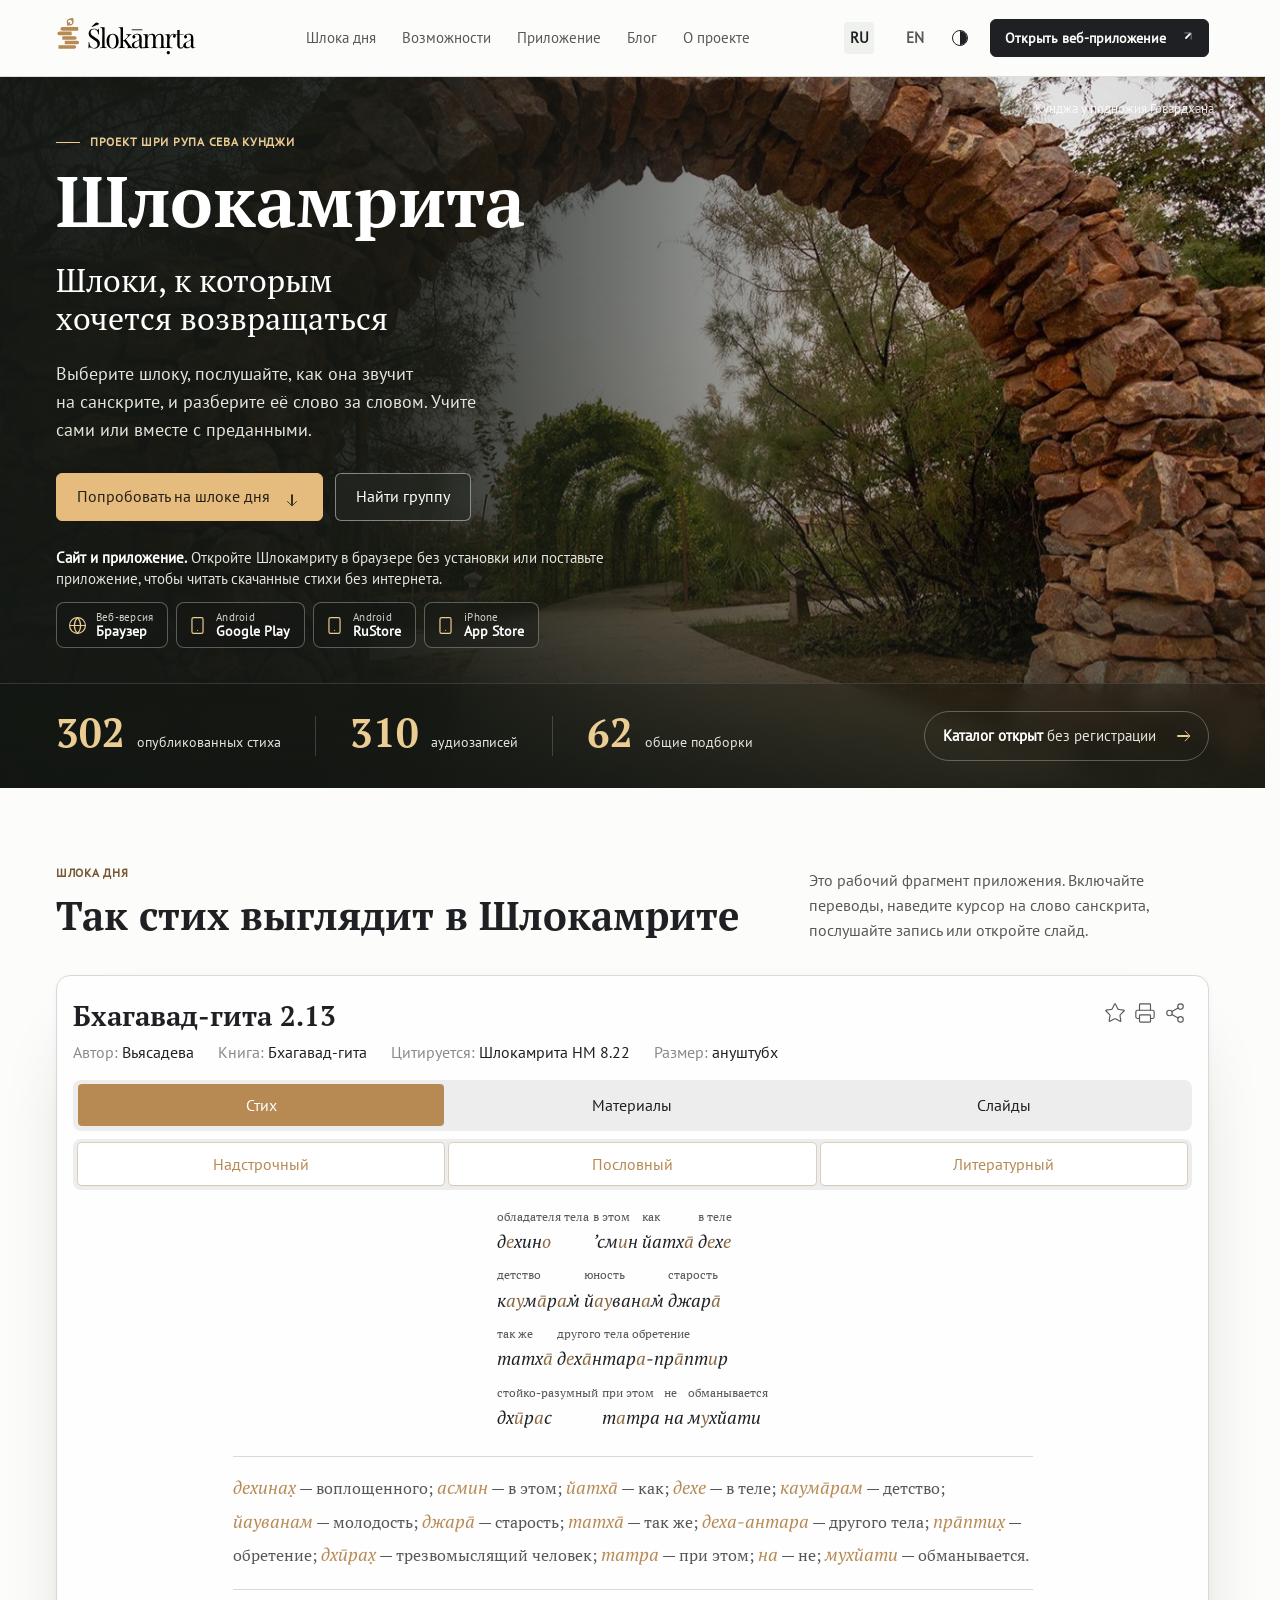
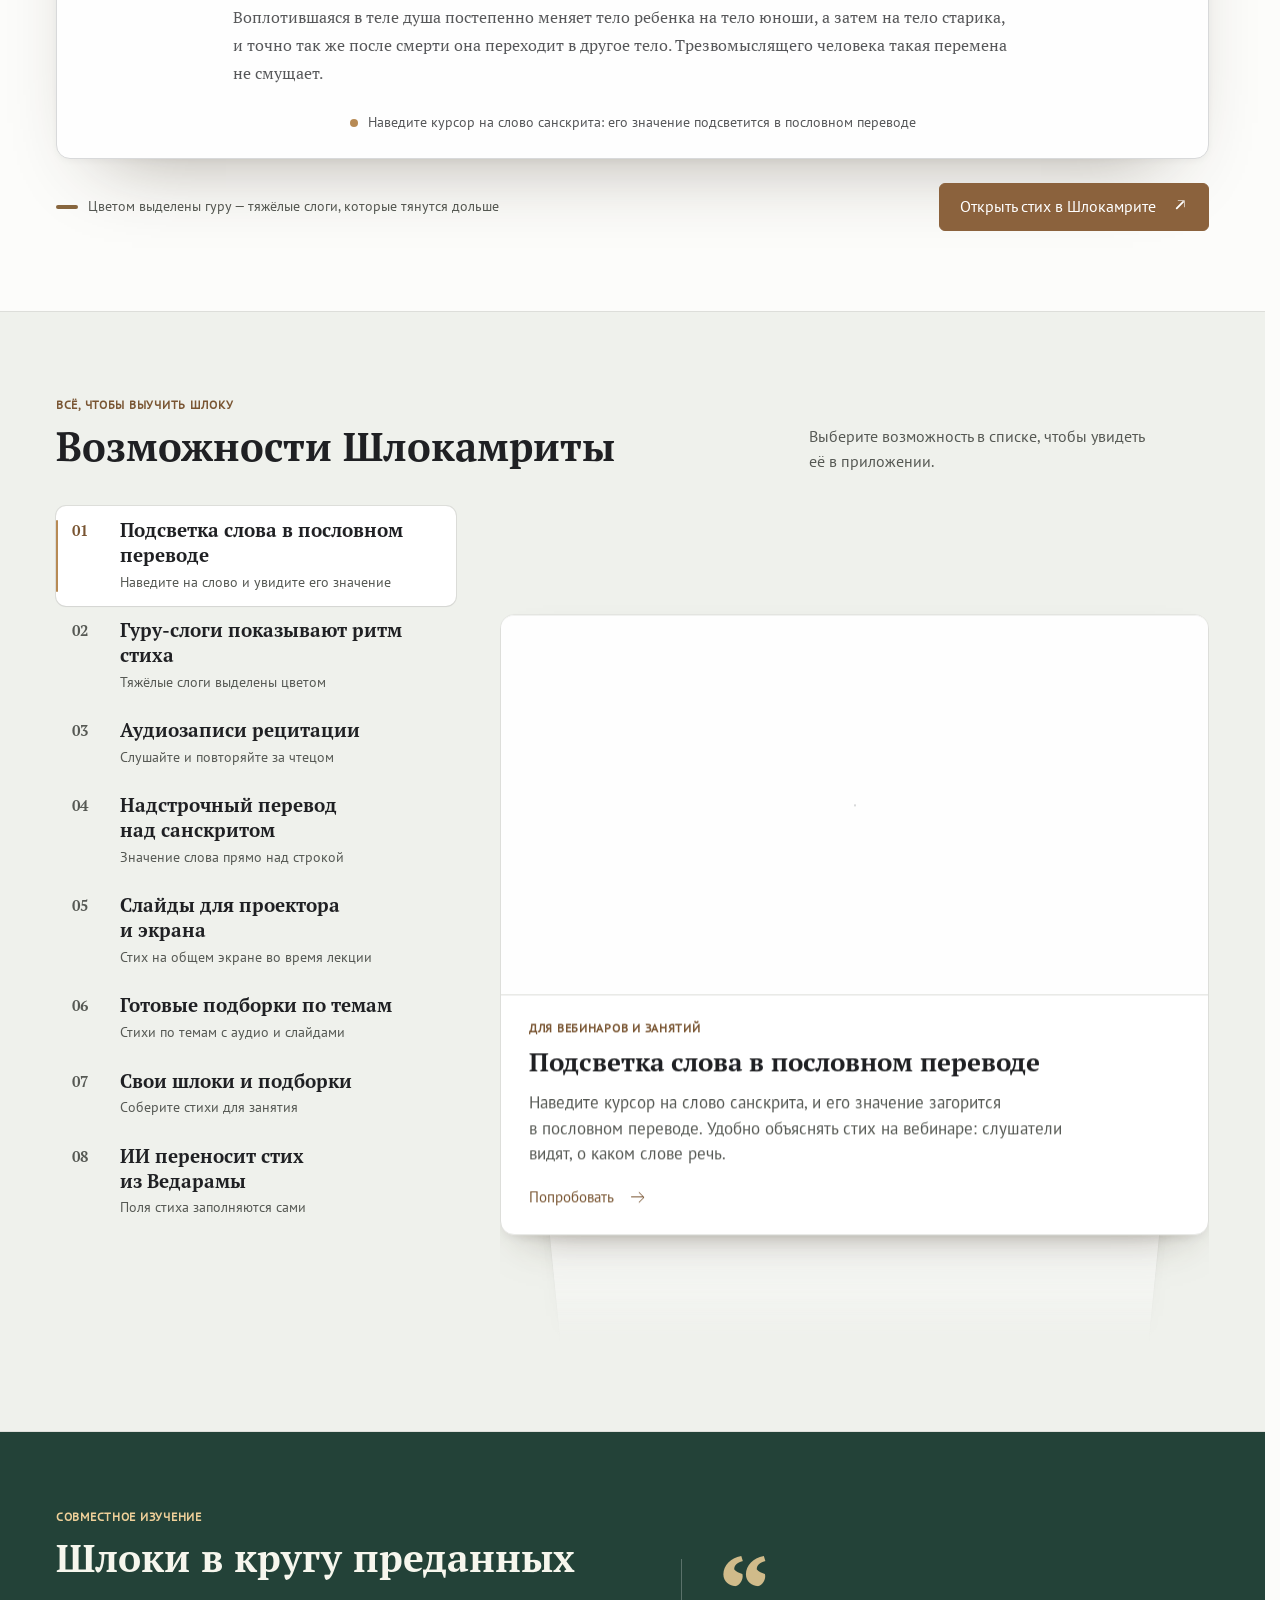
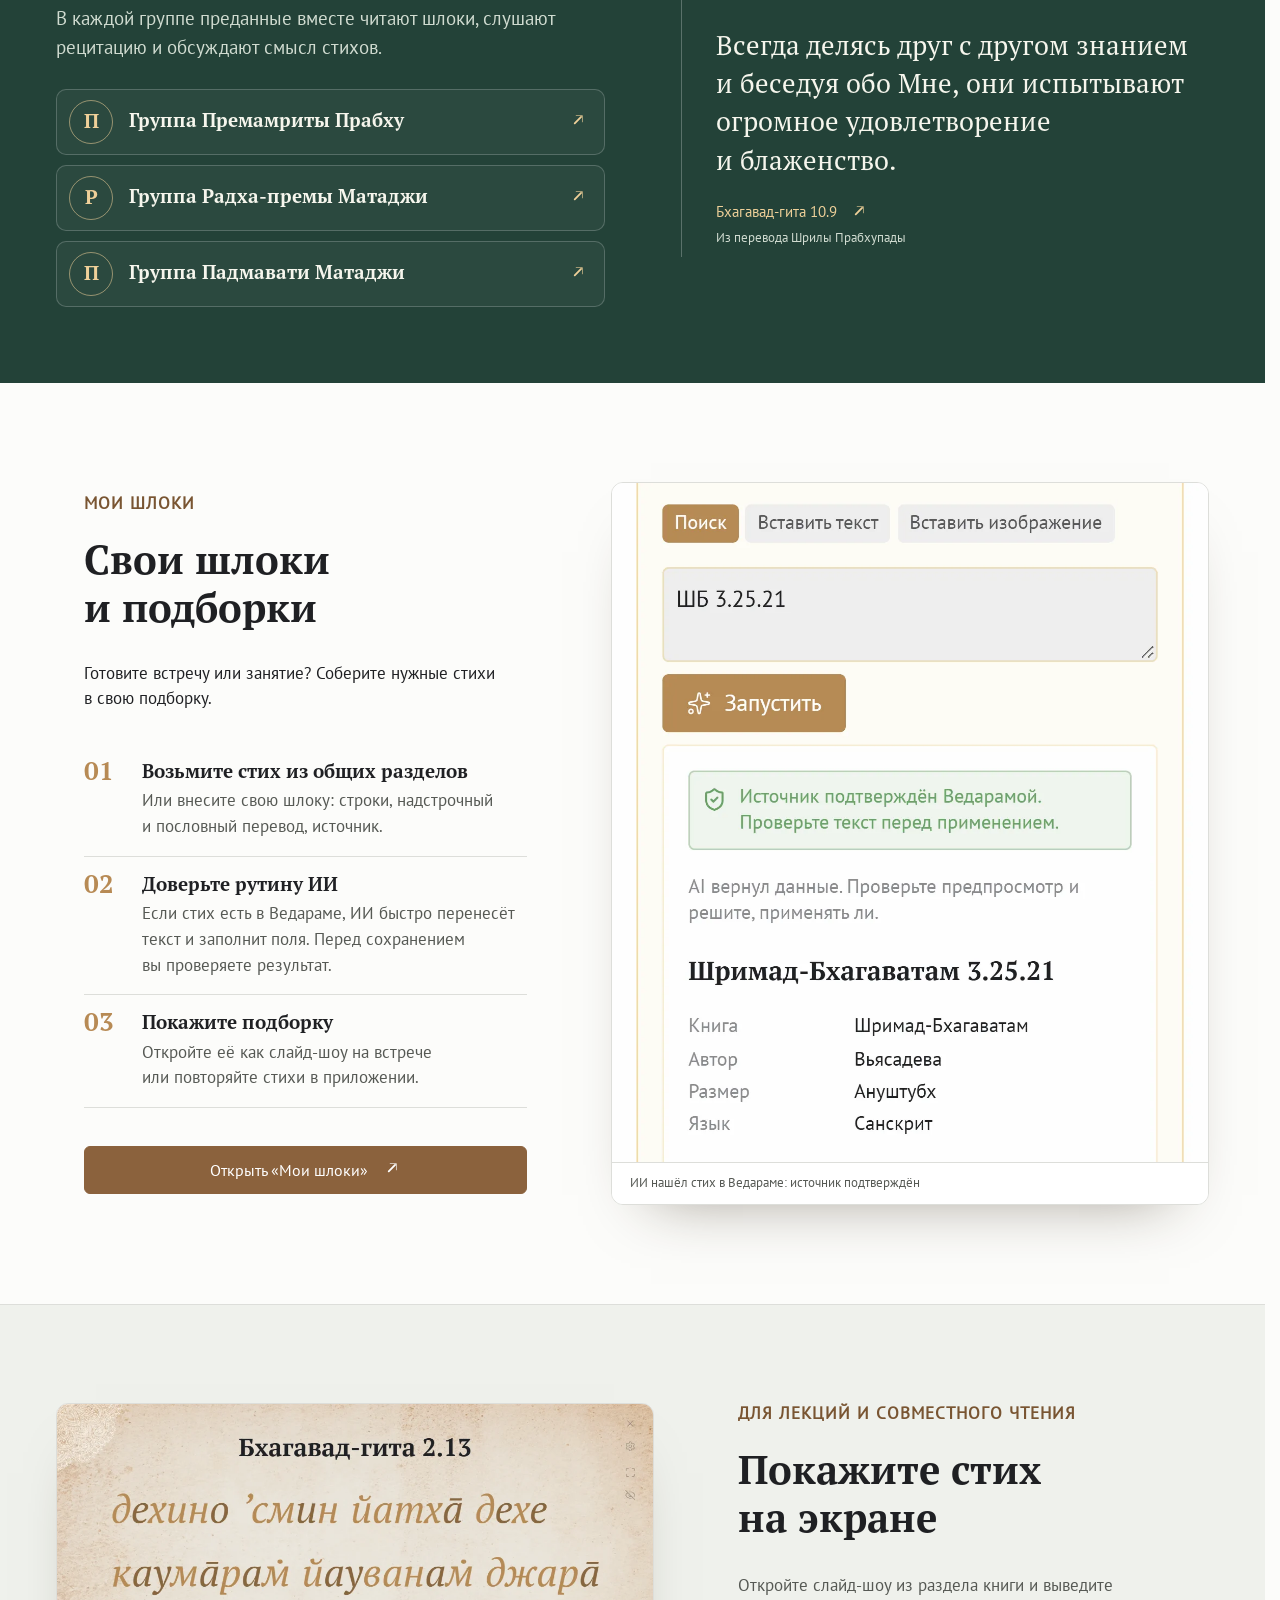
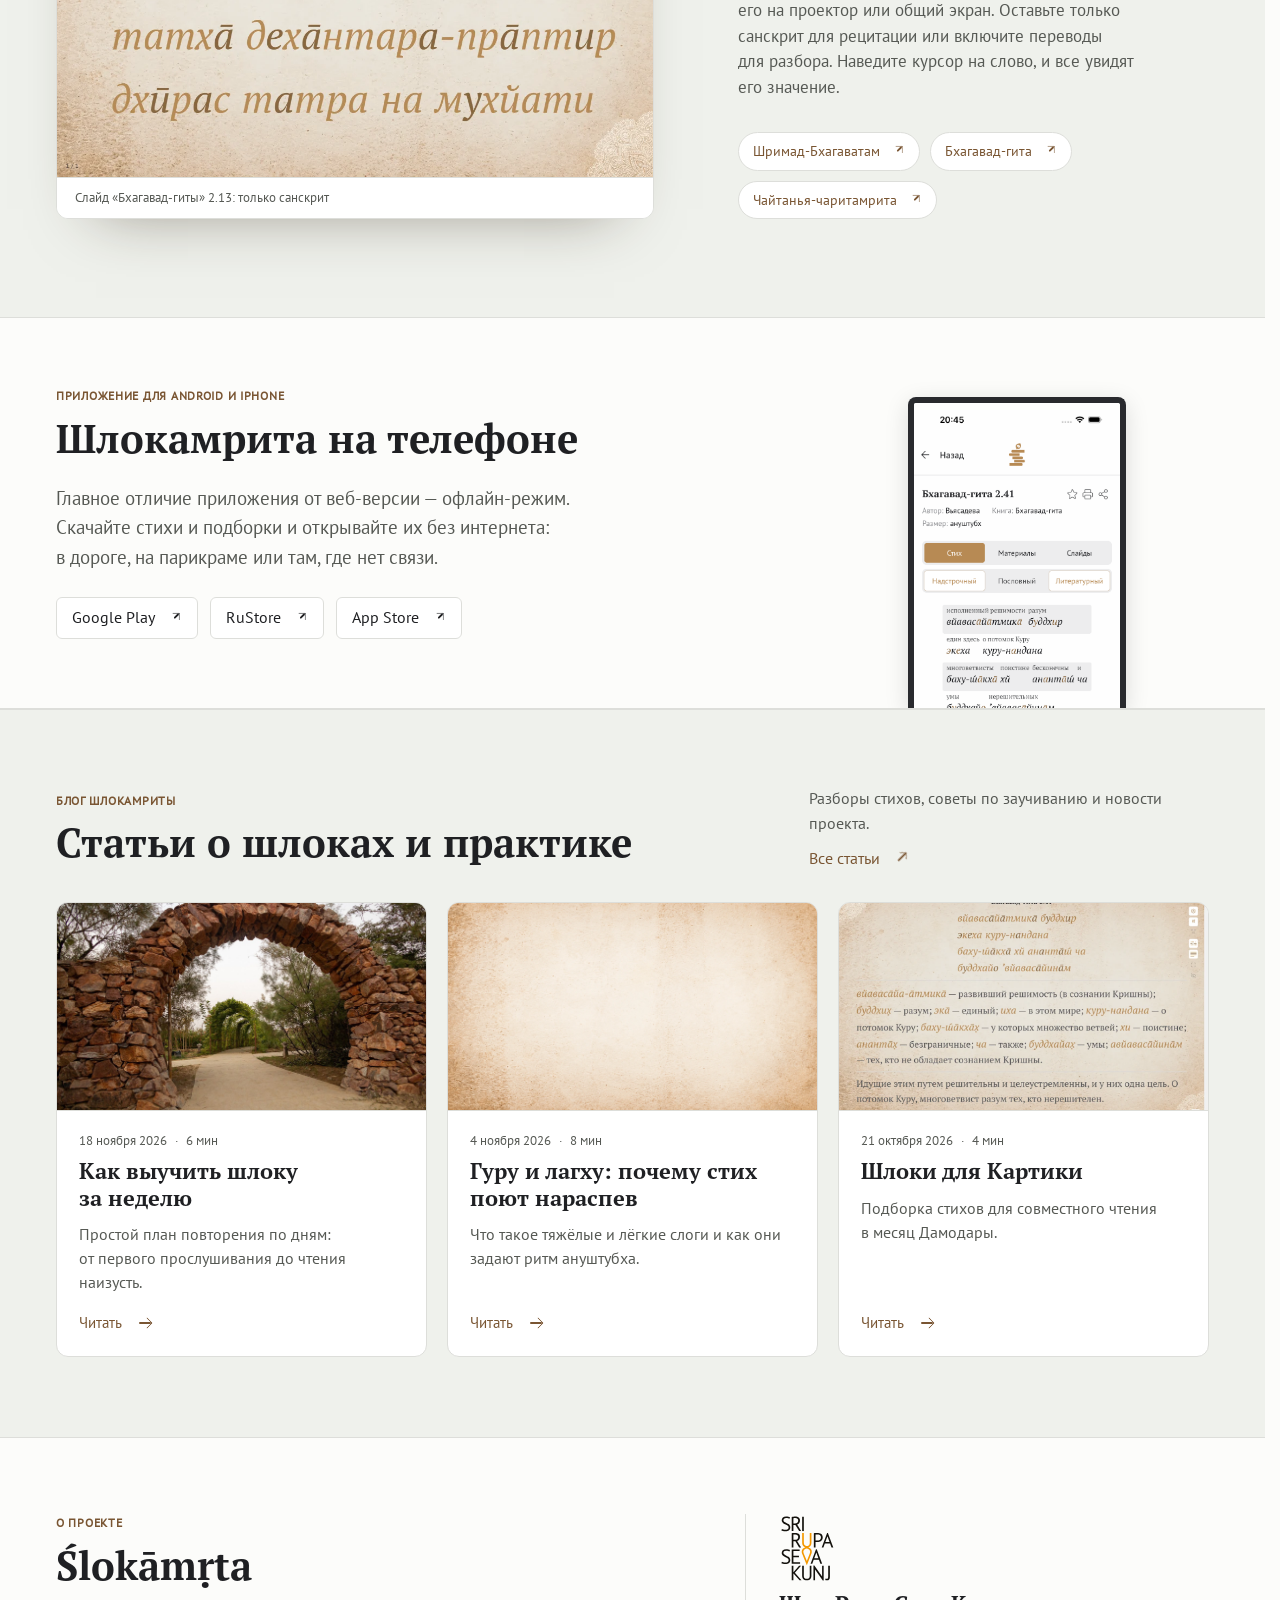
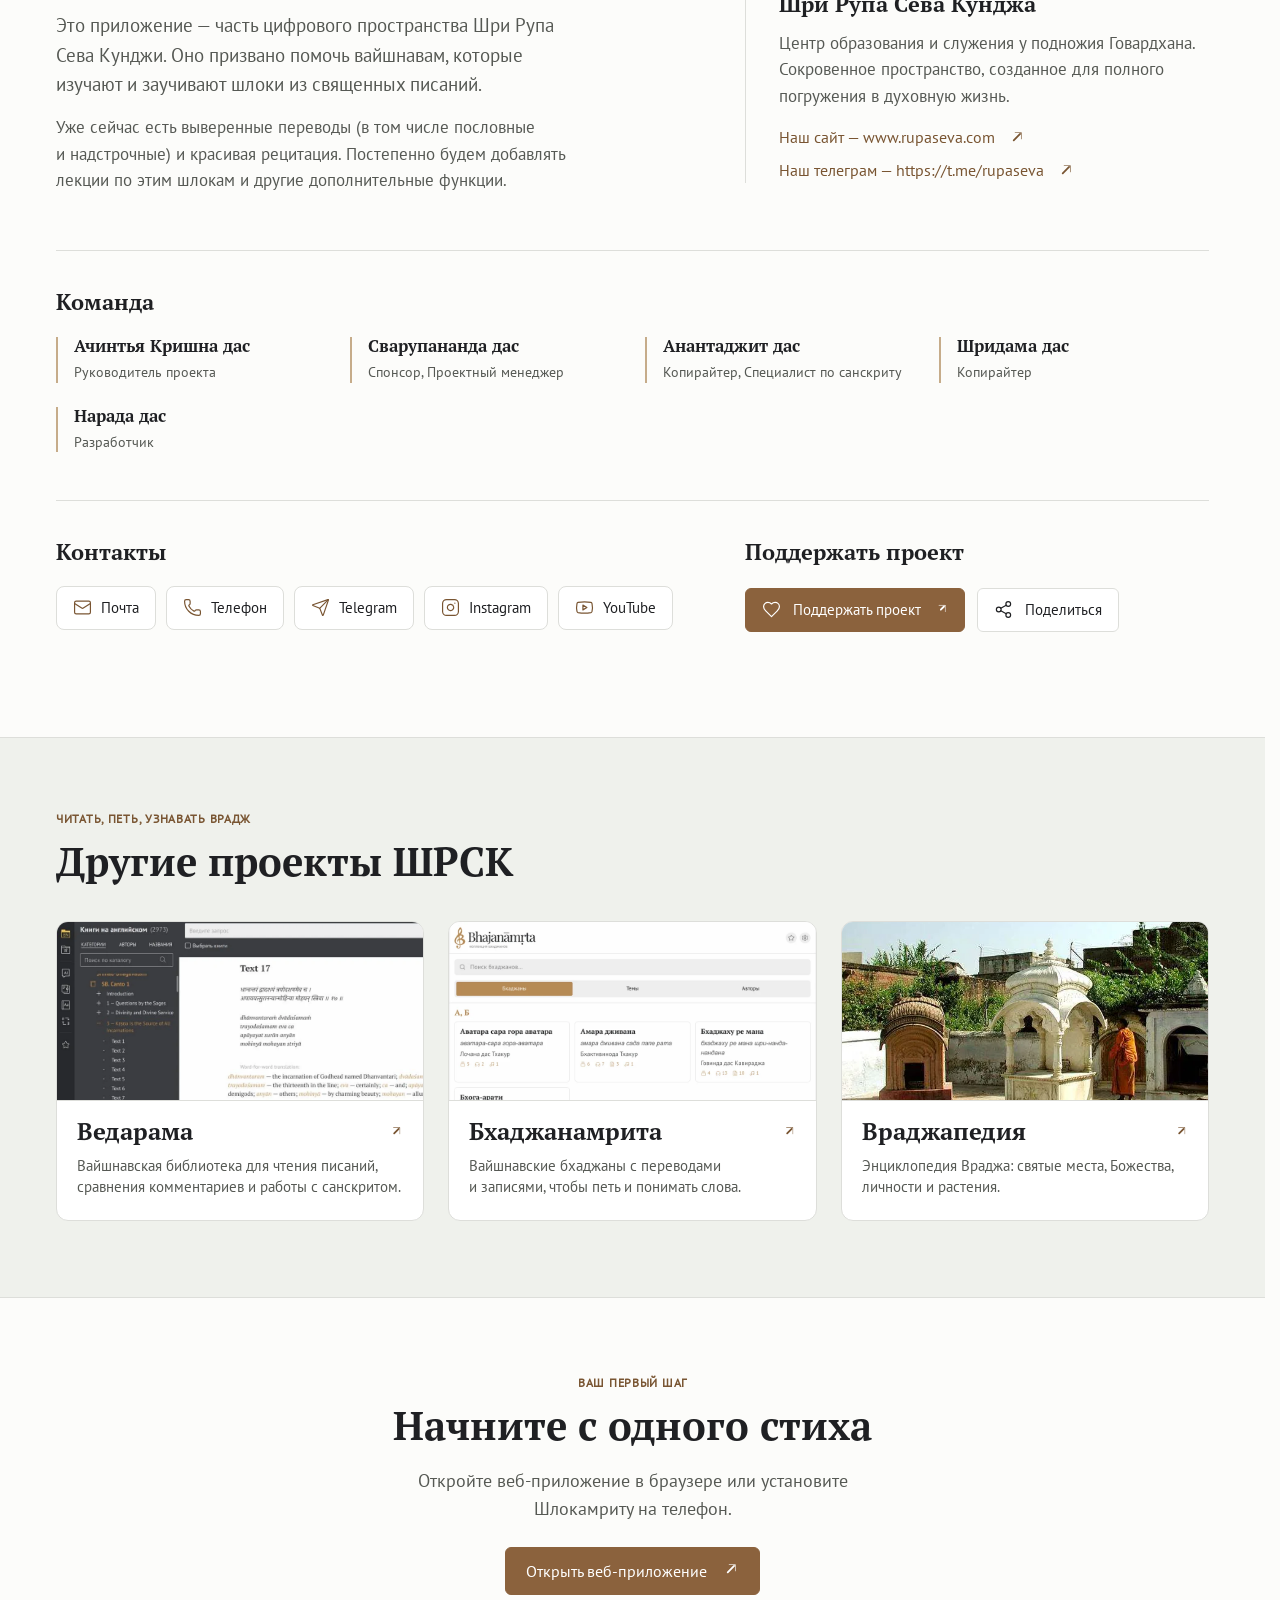
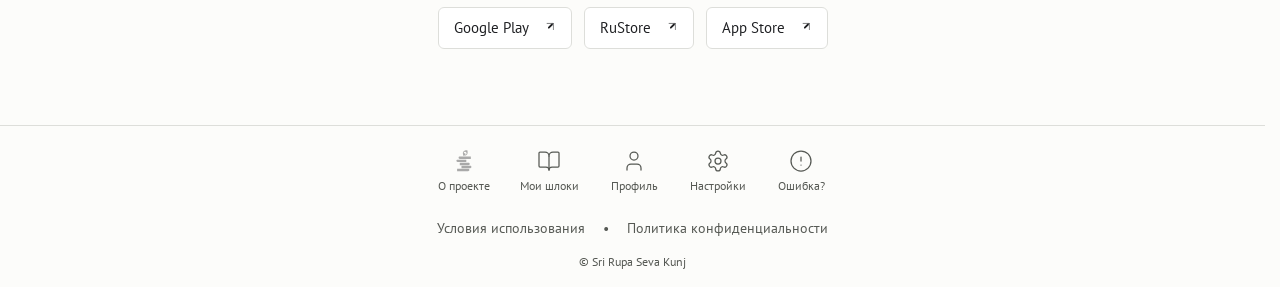
==== commit 1ceb07a1: "Mobile: phone screenshots, accordion, menu, no hover on touch - Features become an accordion on phon" ====
--- a/index.html
+++ b/index.html
@@ -1,4 +1,4 @@
-<!DOCTYPE html><html lang="ru" data-theme="light"><head><meta charset="utf-8"><meta name="viewport" content="width=device-width,initial-scale=1"><meta name="robots" content="noindex,nofollow"><title>Шлокамрита — макет главной</title><link rel="icon" type="image/png" sizes="48x48" href="assets/favicon-48.png"><script>(function(){var q=new URLSearchParams(location.search).get('theme'),s=null;try{s=localStorage.getItem('slokamrita-landing-theme')}catch(e){}var t=q==='dark'||q==='light'?q:s==='dark'||s==='light'?s:matchMedia('(prefers-color-scheme: dark)').matches?'dark':'light';document.documentElement.dataset.theme=t})();</script><link rel="stylesheet" href="page.css?v=14"></head>
+<!DOCTYPE html><html lang="ru" data-theme="light"><head><meta charset="utf-8"><meta name="viewport" content="width=device-width,initial-scale=1"><meta name="robots" content="noindex,nofollow"><title>Шлокамрита — макет главной</title><link rel="icon" type="image/png" sizes="48x48" href="assets/favicon-48.png"><script>(function(){var q=new URLSearchParams(location.search).get('theme'),s=null;try{s=localStorage.getItem('slokamrita-landing-theme')}catch(e){}var t=q==='dark'||q==='light'?q:s==='dark'||s==='light'?s:matchMedia('(prefers-color-scheme: dark)').matches?'dark':'light';document.documentElement.dataset.theme=t})();</script><link rel="stylesheet" href="page.css?v=20"></head>
 <body>
 <header class="site-header"><div class="wrap header-row">
   <a href="#top" aria-label="Шлокамрита, главная"><img class="brand light" src="assets/brand-light.svg" alt="Шлокамрита"><img class="brand dark" src="assets/brand-dark.svg" alt="Шлокамрита"></a>
@@ -7,7 +7,7 @@
 </div></header>
 <main id="top">
   <section class="hero" aria-labelledby="hero-title" data-photo-tilt="">
-    <img class="hero-photo" src="assets/kunj.jpg" alt="">
+    <img class="hero-photo" src="assets/kunj.jpg" alt="" width="1500" height="1000">
     <a class="hero-credit" href="https://rupaseva.com/kunj"><span>Кунджа у&nbsp;подножия Говардхана</span><span class="arr ext" aria-hidden="true"></span></a>
     <div class="wrap hero-inner">
       <p class="eyebrow hero-kicker"><span></span> ПРОЕКТ ШРИ РУПА СЕВА КУНДЖИ</p>
@@ -23,7 +23,7 @@
     </div></div>
   </section>
   <section class="day" id="today" aria-labelledby="day-title"><div class="wrap">
-    <div class="section-head"><div><p class="eyebrow">ШЛОКА ДНЯ</p><h2 id="day-title">Так стих выглядит в&nbsp;Шлокамрите</h2></div><p class="section-aside">Это&nbsp;рабочий фрагмент приложения. Включайте переводы, наведите курсор на&nbsp;слово санскрита, послушайте запись или&nbsp;откройте слайд.</p></div>
+    <div class="section-head"><div><p class="eyebrow">ШЛОКА ДНЯ</p><h2 id="day-title">Так стих выглядит в&nbsp;Шлокамрите</h2></div><p class="section-aside">Это&nbsp;рабочий фрагмент приложения. Включайте переводы, <span class="on-pointer">наведите курсор на&nbsp;слово санскрита,</span><span class="on-touch">нажмите на&nbsp;слово санскрита,</span> послушайте запись или&nbsp;откройте слайд.</p></div>
     <div class="app-window" data-app-window=""><div class="app-slides" id="app-slides" hidden><iframe title="Показ слайдов" data-src="slideshow/viewer.html?v=20261021-word-links" sandbox="allow-scripts allow-same-origin" allow="fullscreen" allowfullscreen></iframe></div>
       <div class="app-body">
         <div class="app-title-row"><h3 class="app-title">Бхагавад-гита 2.13</h3><span class="app-title-icons" aria-hidden="true"><span title="Добавить в коллекцию"><svg xmlns="http://www.w3.org/2000/svg" width="22" height="22" viewBox="0 0 24 24" fill="none" stroke="currentColor" stroke-width="1.25" stroke-linecap="round" stroke-linejoin="round" aria-hidden="true"><path d="M11.525 2.295a.53.53 0 0 1 .95 0l2.31 4.679a2.123 2.123 0 0 0 1.595 1.16l5.166.756a.53.53 0 0 1 .294.904l-3.736 3.638a2.123 2.123 0 0 0-.611 1.878l.882 5.14a.53.53 0 0 1-.771.56l-4.618-2.428a2.122 2.122 0 0 0-1.973 0L6.396 21.01a.53.53 0 0 1-.77-.56l.881-5.139a2.122 2.122 0 0 0-.611-1.879L2.16 9.795a.53.53 0 0 1 .294-.906l5.165-.755a2.122 2.122 0 0 0 1.597-1.16z"></path></svg></span><span title="Печать / PDF"><svg xmlns="http://www.w3.org/2000/svg" width="22" height="22" viewBox="0 0 24 24" fill="none" stroke="currentColor" stroke-width="1.25" stroke-linecap="round" stroke-linejoin="round" aria-hidden="true"><path d="M6 18H4a2 2 0 0 1-2-2v-5a2 2 0 0 1 2-2h16a2 2 0 0 1 2 2v5a2 2 0 0 1-2 2h-2"></path><path d="M6 9V3a1 1 0 0 1 1-1h10a1 1 0 0 1 1 1v6"></path><rect x="6" y="14" width="12" height="8" rx="1"></rect></svg></span><span title="Поделиться"><svg xmlns="http://www.w3.org/2000/svg" width="22" height="22" viewBox="0 0 24 24" fill="none" stroke="currentColor" stroke-width="1.25" stroke-linecap="round" stroke-linejoin="round" aria-hidden="true"><circle cx="18" cy="5" r="3"></circle><circle cx="6" cy="12" r="3"></circle><circle cx="18" cy="19" r="3"></circle><line x1="8.59" x2="15.42" y1="13.51" y2="17.49"></line><line x1="15.41" x2="8.59" y1="6.51" y2="10.49"></line></svg></span></span></div><p class="app-meta"><span><em>Автор:</em> Вьясадева</span><span><em>Книга:</em> Бхагавад-гита</span><span><em>Цитируется:</em> Шлокамрита НМ 8.22</span><span><em>Размер:</em> ануштубх</span></p>
@@ -53,7 +53,7 @@
   </div></section>
   <section class="features" id="features" aria-labelledby="features-title"><div class="wrap">
     <div class="section-head"><div><p class="eyebrow">ВСЁ, ЧТОБЫ ВЫУЧИТЬ ШЛОКУ</p><h2 id="features-title">Возможности Шлокамриты</h2></div><p class="section-aside"><span class="aside-desktop">Выберите возможность в&nbsp;списке, чтобы увидеть её&nbsp;в&nbsp;приложении.</span><span class="aside-mobile">Нажмите на&nbsp;возможность, чтобы открыть подробности и&nbsp;снимок.</span></p></div>
-    <div class="feature-stage"><ol class="feature-explorer" data-feature-explorer><li class="feature"><h3 class="feature-head"><button type="button" class="feature-toggle" id="feature-tab-1" aria-expanded="false" aria-controls="feature-1"><span class="feature-num" aria-hidden="true">01</span><span class="feature-name"><span class="feature-title">Подсветка слова в&nbsp;пословном переводе</span><span class="feature-brief">Наведите на&nbsp;слово и&nbsp;увидите его&nbsp;значение</span></span><span class="tile-chevron" aria-hidden="true"></span></button></h3><div class="feature-panel" id="feature-1" role="region" aria-labelledby="feature-tab-1" hidden><figure class="feature-shot"><img class="light" src="assets/app/wordlinks-ru-light.webp" alt="Подсветка слова и его значения в пословном переводе" loading="lazy"><img class="dark" src="assets/app/wordlinks-ru-dark.webp" alt="" loading="lazy"></figure><div class="feature-copy"><p class="tile-kicker">Для&nbsp;вебинаров и&nbsp;занятий</p><p class="feature-panel-title" aria-hidden="true">Подсветка слова в&nbsp;пословном переводе</p><p>Наведите курсор на&nbsp;слово санскрита, и&nbsp;его&nbsp;значение загорится в&nbsp;пословном переводе. Удобно объяснять стих на&nbsp;вебинаре: слушатели видят, о&nbsp;каком слове речь.</p><a class="tile-link" href="#today" data-demo="wordlinks"><span>Попробовать</span><span class="arr" aria-hidden="true"></span></a></div></div></li><li class="feature"><h3 class="feature-head"><button type="button" class="feature-toggle" id="feature-tab-2" aria-expanded="false" aria-controls="feature-2"><span class="feature-num" aria-hidden="true">02</span><span class="feature-name"><span class="feature-title">Гуру-слоги показывают ритм стиха</span><span class="feature-brief">Тяжёлые слоги выделены цветом</span></span><span class="tile-chevron" aria-hidden="true"></span></button></h3><div class="feature-panel" id="feature-2" role="region" aria-labelledby="feature-tab-2" hidden><figure class="feature-shot"><img class="light" src="assets/app/guru-ru-light.webp" alt="Стих с выделенными гуру-слогами" loading="lazy"><img class="dark" src="assets/app/guru-ru-dark.webp" alt="" loading="lazy"></figure><div class="feature-copy"><p class="feature-panel-title" aria-hidden="true">Гуру-слоги показывают ритм стиха</p><p>Тяжёлые слоги выделены цветом. Видно ритм стиха, легче читать нараспев.</p><a class="tile-link" href="#today" data-demo="guru"><span>Посмотреть</span><span class="arr" aria-hidden="true"></span></a></div></div></li><li class="feature"><h3 class="feature-head"><button type="button" class="feature-toggle" id="feature-tab-3" aria-expanded="false" aria-controls="feature-3"><span class="feature-num" aria-hidden="true">03</span><span class="feature-name"><span class="feature-title">Аудиозаписи рецитации</span><span class="feature-brief">Слушайте и&nbsp;повторяйте за&nbsp;чтецом</span></span><span class="tile-chevron" aria-hidden="true"></span></button></h3><div class="feature-panel" id="feature-3" role="region" aria-labelledby="feature-tab-3" hidden><figure class="feature-shot"><img class="light" src="assets/app/audio-ru-light.webp" alt="Запись рецитации в Шлокамрите" loading="lazy"><img class="dark" src="assets/app/audio-ru-dark.webp" alt="" loading="lazy"></figure><div class="feature-copy"><p class="feature-panel-title" aria-hidden="true">Аудиозаписи рецитации</p><p>Рецитация преданных: слушайте стих и&nbsp;повторяйте за&nbsp;чтецом.</p><a class="tile-link" href="#today" data-demo="audio"><span>Послушать</span><span class="arr" aria-hidden="true"></span></a></div></div></li><li class="feature"><h3 class="feature-head"><button type="button" class="feature-toggle" id="feature-tab-4" aria-expanded="false" aria-controls="feature-4"><span class="feature-num" aria-hidden="true">04</span><span class="feature-name"><span class="feature-title">Надстрочный перевод над&nbsp;санскритом</span><span class="feature-brief">Значение слова прямо над&nbsp;строкой</span></span><span class="tile-chevron" aria-hidden="true"></span></button></h3><div class="feature-panel" id="feature-4" role="region" aria-labelledby="feature-tab-4" hidden><figure class="feature-shot"><img class="light" src="assets/app/interlinear-ru-light.webp" alt="Надстрочный перевод над санскритом" loading="lazy"><img class="dark" src="assets/app/interlinear-ru-dark.webp" alt="" loading="lazy"></figure><div class="feature-copy"><p class="feature-panel-title" aria-hidden="true">Надстрочный перевод над&nbsp;санскритом</p><p>Значение каждого слова прямо над&nbsp;санскритом. Отключите его, чтобы проверить себя.</p><a class="tile-link" href="#today" data-demo="interlinear"><span>Включить</span><span class="arr" aria-hidden="true"></span></a></div></div></li><li class="feature"><h3 class="feature-head"><button type="button" class="feature-toggle" id="feature-tab-5" aria-expanded="false" aria-controls="feature-5"><span class="feature-num" aria-hidden="true">05</span><span class="feature-name"><span class="feature-title">Слайды для&nbsp;проектора и&nbsp;экрана</span><span class="feature-brief">Стих на&nbsp;общем экране во&nbsp;время лекции</span></span><span class="tile-chevron" aria-hidden="true"></span></button></h3><div class="feature-panel" id="feature-5" role="region" aria-labelledby="feature-tab-5" hidden><figure class="feature-shot"><img class="light" src="assets/app/slides-tile-ru-light.webp" alt="Слайд стиха" loading="lazy"><img class="dark" src="assets/app/slides-tile-ru-dark.webp" alt="" loading="lazy"></figure><div class="feature-copy"><p class="tile-kicker">Для&nbsp;лекций</p><p class="feature-panel-title" aria-hidden="true">Слайды для&nbsp;проектора и&nbsp;экрана</p><p>Стих на&nbsp;проекторе или&nbsp;общем экране. Выберите, что&nbsp;показать: санскрит, надстрочный, пословный или&nbsp;литературный перевод, и&nbsp;разверните слайд на&nbsp;весь экран.</p><a class="tile-link" href="#today" data-demo="slides"><span>Открыть слайд</span><span class="arr" aria-hidden="true"></span></a></div></div></li><li class="feature"><h3 class="feature-head"><button type="button" class="feature-toggle" id="feature-tab-6" aria-expanded="false" aria-controls="feature-6"><span class="feature-num" aria-hidden="true">06</span><span class="feature-name"><span class="feature-title">Готовые подборки по&nbsp;темам</span><span class="feature-brief">Стихи по&nbsp;темам с&nbsp;аудио и&nbsp;слайдами</span></span><span class="tile-chevron" aria-hidden="true"></span></button></h3><div class="feature-panel" id="feature-6" role="region" aria-labelledby="feature-tab-6" hidden><figure class="feature-shot"><img class="light" src="assets/app/collections-ru-light.webp" alt="Общие подборки шлок" loading="lazy"><img class="dark" src="assets/app/collections-ru-dark.webp" alt="" loading="lazy"></figure><div class="feature-copy"><p class="feature-panel-title" aria-hidden="true">Готовые подборки по&nbsp;темам</p><p>Стихи по&nbsp;темам: от&nbsp;«Абсолютной Истины» до&nbsp;пранам. Печать, слайды и&nbsp;аудио всей подборки.</p><a class="tile-link" href="https://slokamrita.com/ru/?group=group"><span>Все подборки</span><span class="arr ext" aria-hidden="true"></span></a></div></div></li><li class="feature"><h3 class="feature-head"><button type="button" class="feature-toggle" id="feature-tab-7" aria-expanded="false" aria-controls="feature-7"><span class="feature-num" aria-hidden="true">07</span><span class="feature-name"><span class="feature-title">Свои шлоки и&nbsp;подборки</span><span class="feature-brief">Соберите стихи для&nbsp;занятия</span></span><span class="tile-chevron" aria-hidden="true"></span></button></h3><div class="feature-panel" id="feature-7" role="region" aria-labelledby="feature-tab-7" hidden><figure class="feature-shot"><img class="light" src="assets/app/editor-ru-light.webp" alt="Редактор своего стиха" loading="lazy"><img class="dark" src="assets/app/editor-ru-dark.webp" alt="" loading="lazy"></figure><div class="feature-copy"><p class="feature-panel-title" aria-hidden="true">Свои шлоки и&nbsp;подборки</p><p>Добавляйте стихи из&nbsp;общих разделов в&nbsp;свои подборки или&nbsp;вносите собственную шлоку.</p><a class="tile-link" href="#cabinet"><span>Подробнее</span><span class="arr down" aria-hidden="true"></span></a></div></div></li><li class="feature"><h3 class="feature-head"><button type="button" class="feature-toggle" id="feature-tab-8" aria-expanded="false" aria-controls="feature-8"><span class="feature-num" aria-hidden="true">08</span><span class="feature-name"><span class="feature-title">ИИ переносит стих из&nbsp;Ведарамы</span><span class="feature-brief">Поля стиха заполняются сами</span></span><span class="tile-chevron" aria-hidden="true"></span></button></h3><div class="feature-panel" id="feature-8" role="region" aria-labelledby="feature-tab-8" hidden><figure class="feature-shot"><img class="light" src="assets/app/ai-tile-ru-light.webp" alt="Заполнение стиха с помощью ИИ" loading="lazy"><img class="dark" src="assets/app/ai-tile-ru-dark.webp" alt="" loading="lazy"></figure><div class="feature-copy"><p class="feature-panel-title" aria-hidden="true">ИИ переносит стих из&nbsp;Ведарамы</p><p>Если стих есть в&nbsp;Ведараме, ИИ перенесёт его и&nbsp;заполнит поля. Вы&nbsp;проверяете текст перед сохранением.</p><a class="tile-link" href="#cabinet"><span>Как это работает</span><span class="arr down" aria-hidden="true"></span></a></div></div></li></ol><div class="feature-drum" data-feature-drum aria-live="polite"></div></div>
+    <div class="feature-stage"><ol class="feature-explorer" data-feature-explorer><li class="feature"><h3 class="feature-head"><button type="button" class="feature-toggle" id="feature-tab-1" aria-expanded="false" aria-controls="feature-1"><span class="feature-num" aria-hidden="true">01</span><span class="feature-name"><span class="feature-title">Подсветка слова в&nbsp;пословном переводе</span><span class="feature-brief"><span class="on-pointer">Наведите на&nbsp;слово и&nbsp;увидите</span><span class="on-touch">Нажмите на&nbsp;слово и&nbsp;увидите</span> его&nbsp;значение</span></span><span class="tile-chevron" aria-hidden="true"></span></button></h3><div class="feature-panel" id="feature-1" role="region" aria-labelledby="feature-tab-1" hidden><figure class="feature-shot"><picture><source media="(max-width: 760px)" srcset="assets/app/m/wordlinks-ru-light.webp" width="1170" height="1320"><img class="light" src="assets/app/wordlinks-ru-light.webp" alt="Подсветка слова и его значения в пословном переводе" loading="lazy" width="1200" height="549"></picture><picture><source media="(max-width: 760px)" srcset="assets/app/m/wordlinks-ru-dark.webp" width="1170" height="1320"><img class="dark" src="assets/app/wordlinks-ru-dark.webp" alt="" loading="lazy" width="1200" height="549"></picture></figure><div class="feature-copy"><p class="tile-kicker">Для&nbsp;вебинаров и&nbsp;занятий</p><p class="feature-panel-title" aria-hidden="true">Подсветка слова в&nbsp;пословном переводе</p><p><span class="on-pointer">Наведите курсор на&nbsp;слово санскрита, и</span><span class="on-touch">Нажмите на&nbsp;слово санскрита, и</span>&nbsp;его&nbsp;значение загорится в&nbsp;пословном переводе. Удобно объяснять стих на&nbsp;вебинаре: слушатели видят, о&nbsp;каком слове речь.</p><a class="tile-link" href="#today" data-demo="wordlinks"><span>Попробовать</span><span class="arr" aria-hidden="true"></span></a></div></div></li><li class="feature"><h3 class="feature-head"><button type="button" class="feature-toggle" id="feature-tab-2" aria-expanded="false" aria-controls="feature-2"><span class="feature-num" aria-hidden="true">02</span><span class="feature-name"><span class="feature-title">Гуру-слоги показывают ритм стиха</span><span class="feature-brief">Тяжёлые слоги выделены цветом</span></span><span class="tile-chevron" aria-hidden="true"></span></button></h3><div class="feature-panel" id="feature-2" role="region" aria-labelledby="feature-tab-2" hidden><figure class="feature-shot"><picture><source media="(max-width: 760px)" srcset="assets/app/m/guru-ru-light.webp" width="1170" height="1080"><img class="light" src="assets/app/guru-ru-light.webp" alt="Стих с выделенными гуру-слогами" loading="lazy" width="441" height="317"></picture><picture><source media="(max-width: 760px)" srcset="assets/app/m/guru-ru-dark.webp" width="1170" height="1080"><img class="dark" src="assets/app/guru-ru-dark.webp" alt="" loading="lazy" width="441" height="317"></picture></figure><div class="feature-copy"><p class="feature-panel-title" aria-hidden="true">Гуру-слоги показывают ритм стиха</p><p>Тяжёлые слоги выделены цветом. Видно ритм стиха, легче читать нараспев.</p><a class="tile-link" href="#today" data-demo="guru"><span>Посмотреть</span><span class="arr" aria-hidden="true"></span></a></div></div></li><li class="feature"><h3 class="feature-head"><button type="button" class="feature-toggle" id="feature-tab-3" aria-expanded="false" aria-controls="feature-3"><span class="feature-num" aria-hidden="true">03</span><span class="feature-name"><span class="feature-title">Аудиозаписи рецитации</span><span class="feature-brief">Слушайте и&nbsp;повторяйте за&nbsp;чтецом</span></span><span class="tile-chevron" aria-hidden="true"></span></button></h3><div class="feature-panel" id="feature-3" role="region" aria-labelledby="feature-tab-3" hidden><figure class="feature-shot"><picture><source media="(max-width: 760px)" srcset="assets/app/m/audio-ru-light.webp" width="1170" height="996"><img class="light" src="assets/app/audio-ru-light.webp" alt="Запись рецитации в Шлокамрите" loading="lazy" width="641" height="272"></picture><picture><source media="(max-width: 760px)" srcset="assets/app/m/audio-ru-dark.webp" width="1170" height="996"><img class="dark" src="assets/app/audio-ru-dark.webp" alt="" loading="lazy" width="641" height="272"></picture></figure><div class="feature-copy"><p class="feature-panel-title" aria-hidden="true">Аудиозаписи рецитации</p><p>Рецитация преданных: слушайте стих и&nbsp;повторяйте за&nbsp;чтецом.</p><a class="tile-link" href="#today" data-demo="audio"><span>Послушать</span><span class="arr" aria-hidden="true"></span></a></div></div></li><li class="feature"><h3 class="feature-head"><button type="button" class="feature-toggle" id="feature-tab-4" aria-expanded="false" aria-controls="feature-4"><span class="feature-num" aria-hidden="true">04</span><span class="feature-name"><span class="feature-title">Надстрочный перевод над&nbsp;санскритом</span><span class="feature-brief">Значение слова прямо над&nbsp;строкой</span></span><span class="tile-chevron" aria-hidden="true"></span></button></h3><div class="feature-panel" id="feature-4" role="region" aria-labelledby="feature-tab-4" hidden><figure class="feature-shot"><picture><source media="(max-width: 760px)" srcset="assets/app/m/interlinear-ru-light.webp" width="1170" height="756"><img class="light" src="assets/app/interlinear-ru-light.webp" alt="Надстрочный перевод над санскритом" loading="lazy" width="581" height="450"></picture><picture><source media="(max-width: 760px)" srcset="assets/app/m/interlinear-ru-dark.webp" width="1170" height="756"><img class="dark" src="assets/app/interlinear-ru-dark.webp" alt="" loading="lazy" width="581" height="450"></picture></figure><div class="feature-copy"><p class="feature-panel-title" aria-hidden="true">Надстрочный перевод над&nbsp;санскритом</p><p>Значение каждого слова прямо над&nbsp;санскритом. Отключите его, чтобы проверить себя.</p><a class="tile-link" href="#today" data-demo="interlinear"><span>Включить</span><span class="arr" aria-hidden="true"></span></a></div></div></li><li class="feature"><h3 class="feature-head"><button type="button" class="feature-toggle" id="feature-tab-5" aria-expanded="false" aria-controls="feature-5"><span class="feature-num" aria-hidden="true">05</span><span class="feature-name"><span class="feature-title">Слайды для&nbsp;проектора и&nbsp;экрана</span><span class="feature-brief">Стих на&nbsp;общем экране во&nbsp;время лекции</span></span><span class="tile-chevron" aria-hidden="true"></span></button></h3><div class="feature-panel" id="feature-5" role="region" aria-labelledby="feature-tab-5" hidden><figure class="feature-shot"><picture><source media="(max-width: 760px)" srcset="assets/app/m/slides-ru-light.webp" width="1170" height="1170"><img class="light" src="assets/app/slides-tile-ru-light.webp" alt="Слайд стиха" loading="lazy" width="1100" height="773"></picture><picture><source media="(max-width: 760px)" srcset="assets/app/m/slides-ru-dark.webp" width="1170" height="1170"><img class="dark" src="assets/app/slides-tile-ru-dark.webp" alt="" loading="lazy" width="1100" height="773"></picture></figure><div class="feature-copy"><p class="tile-kicker">Для&nbsp;лекций</p><p class="feature-panel-title" aria-hidden="true">Слайды для&nbsp;проектора и&nbsp;экрана</p><p>Стих на&nbsp;проекторе или&nbsp;общем экране. Выберите, что&nbsp;показать: санскрит, надстрочный, пословный или&nbsp;литературный перевод, и&nbsp;разверните слайд на&nbsp;весь экран.</p><a class="tile-link" href="#today" data-demo="slides"><span>Открыть слайд</span><span class="arr" aria-hidden="true"></span></a></div></div></li><li class="feature"><h3 class="feature-head"><button type="button" class="feature-toggle" id="feature-tab-6" aria-expanded="false" aria-controls="feature-6"><span class="feature-num" aria-hidden="true">06</span><span class="feature-name"><span class="feature-title">Готовые подборки по&nbsp;темам</span><span class="feature-brief">Стихи по&nbsp;темам с&nbsp;аудио и&nbsp;слайдами</span></span><span class="tile-chevron" aria-hidden="true"></span></button></h3><div class="feature-panel" id="feature-6" role="region" aria-labelledby="feature-tab-6" hidden><figure class="feature-shot"><picture><source media="(max-width: 760px)" srcset="assets/app/m/collections-ru-light.webp" width="1170" height="1200"><img class="light" src="assets/app/collections-ru-light.webp" alt="Общие подборки шлок" loading="lazy" width="800" height="622"></picture><picture><source media="(max-width: 760px)" srcset="assets/app/m/collections-ru-dark.webp" width="1170" height="1200"><img class="dark" src="assets/app/collections-ru-dark.webp" alt="" loading="lazy" width="800" height="622"></picture></figure><div class="feature-copy"><p class="feature-panel-title" aria-hidden="true">Готовые подборки по&nbsp;темам</p><p>Стихи по&nbsp;темам: от&nbsp;«Абсолютной Истины» до&nbsp;пранам. Печать, слайды и&nbsp;аудио всей подборки.</p><a class="tile-link" href="https://slokamrita.com/ru/?group=group"><span>Все подборки</span><span class="arr ext" aria-hidden="true"></span></a></div></div></li><li class="feature"><h3 class="feature-head"><button type="button" class="feature-toggle" id="feature-tab-7" aria-expanded="false" aria-controls="feature-7"><span class="feature-num" aria-hidden="true">07</span><span class="feature-name"><span class="feature-title">Свои шлоки и&nbsp;подборки</span><span class="feature-brief">Соберите стихи для&nbsp;занятия</span></span><span class="tile-chevron" aria-hidden="true"></span></button></h3><div class="feature-panel" id="feature-7" role="region" aria-labelledby="feature-tab-7" hidden><figure class="feature-shot"><picture><source media="(max-width: 760px)" srcset="assets/app/m/editor-ru-light.webp" width="1170" height="1644"><img class="light" src="assets/app/editor-ru-light.webp" alt="Редактор своего стиха" loading="lazy" width="800" height="509"></picture><picture><source media="(max-width: 760px)" srcset="assets/app/m/editor-ru-dark.webp" width="1170" height="1644"><img class="dark" src="assets/app/editor-ru-dark.webp" alt="" loading="lazy" width="800" height="509"></picture></figure><div class="feature-copy"><p class="feature-panel-title" aria-hidden="true">Свои шлоки и&nbsp;подборки</p><p>Добавляйте стихи из&nbsp;общих разделов в&nbsp;свои подборки или&nbsp;вносите собственную шлоку.</p><a class="tile-link" href="#cabinet"><span>Подробнее</span><span class="arr down" aria-hidden="true"></span></a></div></div></li><li class="feature"><h3 class="feature-head"><button type="button" class="feature-toggle" id="feature-tab-8" aria-expanded="false" aria-controls="feature-8"><span class="feature-num" aria-hidden="true">08</span><span class="feature-name"><span class="feature-title">ИИ переносит стих из&nbsp;Ведарамы</span><span class="feature-brief">Поля стиха заполняются сами</span></span><span class="tile-chevron" aria-hidden="true"></span></button></h3><div class="feature-panel" id="feature-8" role="region" aria-labelledby="feature-tab-8" hidden><figure class="feature-shot"><picture><source media="(max-width: 760px)" srcset="assets/app/m/ai-tile-ru-light.webp" width="1170" height="1767"><img class="light" src="assets/app/ai-tile-ru-light.webp" alt="Заполнение стиха с помощью ИИ" loading="lazy" width="800" height="507"></picture><picture><source media="(max-width: 760px)" srcset="assets/app/m/ai-tile-ru-dark.webp" width="1170" height="1767"><img class="dark" src="assets/app/ai-tile-ru-dark.webp" alt="" loading="lazy" width="800" height="507"></picture></figure><div class="feature-copy"><p class="feature-panel-title" aria-hidden="true">ИИ переносит стих из&nbsp;Ведарамы</p><p>Если стих есть в&nbsp;Ведараме, ИИ перенесёт его и&nbsp;заполнит поля. Вы&nbsp;проверяете текст перед сохранением.</p><a class="tile-link" href="#cabinet"><span>Как это работает</span><span class="arr down" aria-hidden="true"></span></a></div></div></li></ol><div class="feature-drum" data-feature-drum aria-live="polite"></div></div>
   </div></section>
   <section class="community" id="community" aria-labelledby="community-title"><div class="wrap community-grid">
     <div class="community-copy"><p class="eyebrow">СОВМЕСТНОЕ ИЗУЧЕНИЕ</p><h2 id="community-title">Шлоки в&nbsp;кругу преданных</h2><p class="intro">В&nbsp;каждой группе преданные вместе читают шлоки, слушают рецитацию и&nbsp;обсуждают смысл стихов.</p>
@@ -67,19 +67,19 @@
   </div></section>
   <section class="cabinet wrap" id="cabinet" aria-labelledby="cabinet-title">
     <div class="feature-grid"><div class="feature-copy"><p class="eyebrow">МОИ ШЛОКИ</p><h2 id="cabinet-title">Свои шлоки и&nbsp;подборки</h2><p class="cabinet-intro">Готовите встречу или&nbsp;занятие? Соберите нужные стихи в&nbsp;свою подборку.</p><ol class="steps"><li><h3>Возьмите стих из&nbsp;общих разделов</h3><p>Или&nbsp;внесите свою шлоку: строки, надстрочный и&nbsp;пословный перевод, источник.</p></li><li><h3>Доверьте рутину ИИ</h3><p>Если стих есть в&nbsp;Ведараме, ИИ быстро перенесёт текст и&nbsp;заполнит поля. Перед сохранением вы&nbsp;проверяете результат.</p></li><li><h3>Покажите подборку</h3><p>Откройте её&nbsp;как&nbsp;слайд-шоу на&nbsp;встрече или&nbsp;повторяйте стихи в&nbsp;приложении.</p></li></ol><a class="button primary" href="https://slokamrita.com/ru/my-verses/"><span>Открыть «Мои шлоки»</span><span class="arr ext" aria-hidden="true"></span></a></div>
-    <figure class="product-shot cabinet-shot"><img class="light" src="assets/app/ai-ru-light.webp" alt="ИИ нашёл «Шримад-Бхагаватам» 3.25.21 в Ведараме и подготовил поля стиха" loading="lazy"><img class="dark" src="assets/app/ai-ru-dark.webp" alt="" loading="lazy"><figcaption>ИИ нашёл стих в&nbsp;Ведараме: источник подтверждён</figcaption></figure></div>
+    <figure class="product-shot cabinet-shot"><picture><source media="(max-width: 760px)" srcset="assets/app/m/cabinet-ai-ru-light.webp" width="1170" height="1332"><img class="light" src="assets/app/ai-ru-light.webp" alt="ИИ нашёл «Шримад-Бхагаватам» 3.25.21 в Ведараме и подготовил поля стиха" loading="lazy" width="1000" height="644"></picture><picture><source media="(max-width: 760px)" srcset="assets/app/m/cabinet-ai-ru-dark.webp" width="1170" height="1332"><img class="dark" src="assets/app/ai-ru-dark.webp" alt="" loading="lazy" width="1000" height="644"></picture><figcaption>ИИ нашёл стих в&nbsp;Ведараме: источник подтверждён</figcaption></figure></div>
   </section>
   <section class="lecture" id="lecture" aria-labelledby="lecture-title"><div class="wrap feature-grid">
     <figure class="product-shot"><img class="light" src="assets/lecture-sanskrit-ru-light.webp" alt="Слайд стиха: только санскрит, без переводов" width="1100" height="688" loading="lazy"><img class="dark" src="assets/lecture-sanskrit-ru-dark.webp" alt="" width="1100" height="688" loading="lazy"><figcaption>Слайд «Бхагавад-гиты» 2.13: только санскрит</figcaption></figure>
     <div class="feature-copy"><p class="eyebrow">ДЛЯ&nbsp;ЛЕКЦИЙ И&nbsp;СОВМЕСТНОГО ЧТЕНИЯ</p><h2 id="lecture-title">Покажите стих на&nbsp;экране</h2><p class="intro">Откройте слайд-шоу из&nbsp;раздела книги и&nbsp;выведите его&nbsp;на&nbsp;проектор или&nbsp;общий экран. Оставьте только санскрит для&nbsp;рецитации или&nbsp;включите переводы для&nbsp;разбора. Наведите курсор на&nbsp;слово, и&nbsp;все&nbsp;увидят его&nbsp;значение.</p><div class="lecture-links"><a href="https://slokamrita.com/ru/book/fbe89ce2-163f-47d2-9f52-de296ff7942b/"><span>Шримад-Бхагаватам</span><span class="arr ext" aria-hidden="true"></span></a><a href="https://slokamrita.com/ru/book/571f9075-a12a-45e1-9261-586bfdba7d78/"><span>Бхагавад-гита</span><span class="arr ext" aria-hidden="true"></span></a><a href="https://slokamrita.com/ru/book/f819621e-5767-4a27-9730-ede020e4f59c/"><span>Чайтанья-чаритамрита</span><span class="arr ext" aria-hidden="true"></span></a></div></div>
   </div></section>
-  <section class="app-band" id="application"><div class="wrap app-grid"><div><p class="eyebrow">ПРИЛОЖЕНИЕ ДЛЯ&nbsp;ANDROID И&nbsp;IPHONE</p><h2>Шлокамрита на&nbsp;телефоне</h2><p class="intro">Главное отличие приложения от&nbsp;веб-версии&nbsp;— офлайн-режим. Скачайте стихи и&nbsp;подборки и&nbsp;открывайте их&nbsp;без&nbsp;интернета: в&nbsp;дороге, на&nbsp;парикраме или&nbsp;там, где&nbsp;нет связи.</p><div class="buttons stores"><a class="button" href="https://play.google.com/store/apps/details?id=com.slokamrita.app"><span>Google Play</span><span class="arr ext" aria-hidden="true"></span></a><a class="button" href="https://www.rustore.ru/catalog/app/com.slokamrita.app"><span>RuStore</span><span class="arr ext" aria-hidden="true"></span></a><a class="button" href="https://apps.apple.com/app/id6803114267"><span>App Store</span><span class="arr ext" aria-hidden="true"></span></a></div></div><figure class="device"><img src="assets/app.png" alt="Страница стиха в приложении Шлокамрита на iPhone" loading="lazy"></figure></div></section>
-  <section class="blog" id="blog" aria-labelledby="blog-title"><div class="wrap"><div class="section-head"><div><p class="eyebrow">БЛОГ ШЛОКАМРИТЫ</p><h2 id="blog-title">Статьи о&nbsp;шлоках и&nbsp;практике</h2></div><div class="blog-aside"><p class="section-aside">Разборы стихов, советы по&nbsp;заучиванию и&nbsp;новости проекта.</p><a class="link" href="https://slokamrita.com/ru/blog/"><span>Все статьи</span><span class="arr ext" aria-hidden="true"></span></a></div></div><ul class="post-list"><li class="post"><a href="https://slokamrita.com/ru/blog/kak-vyuchit-shloku/"><figure class="post-cover"><img src="assets/kunj.jpg" alt="" loading="lazy"></figure><div class="post-copy"><p class="post-meta"><time datetime="2026-11-18">18 ноября 2026</time><span aria-hidden="true">·</span><span>6 мин</span></p><h3>Как выучить шлоку за&nbsp;неделю</h3><p>Простой план повторения по&nbsp;дням: от&nbsp;первого прослушивания до&nbsp;чтения наизусть.</p><span class="tile-link"><span>Читать</span><span class="arr" aria-hidden="true"></span></span></div></a></li><li class="post"><a href="https://slokamrita.com/ru/blog/guru-i-laghu/"><figure class="post-cover"><img src="assets/parchment.webp" alt="" loading="lazy"></figure><div class="post-copy"><p class="post-meta"><time datetime="2026-11-04">4 ноября 2026</time><span aria-hidden="true">·</span><span>8 мин</span></p><h3>Гуру и&nbsp;лагху: почему стих поют нараспев</h3><p>Что такое тяжёлые и&nbsp;лёгкие слоги и&nbsp;как они задают ритм ануштубха.</p><span class="tile-link"><span>Читать</span><span class="arr" aria-hidden="true"></span></span></div></a></li><li class="post"><a href="https://slokamrita.com/ru/blog/shloki-dlya-kartiki/"><figure class="post-cover"><img src="assets/lecture-slide.webp" alt="" loading="lazy"></figure><div class="post-copy"><p class="post-meta"><time datetime="2026-10-21">21 октября 2026</time><span aria-hidden="true">·</span><span>4 мин</span></p><h3>Шлоки для&nbsp;Картики</h3><p>Подборка стихов для&nbsp;совместного чтения в&nbsp;месяц Дамодары.</p><span class="tile-link"><span>Читать</span><span class="arr" aria-hidden="true"></span></span></div></a></li></ul></div></section>
-  <section class="about wrap" id="about" aria-labelledby="about-title"><div class="about-grid"><div><p class="eyebrow">О&nbsp;ПРОЕКТЕ</p><h2 id="about-title" lang="sa-Latn">Ślokāmṛta</h2><p class="intro">Это приложение&nbsp;— часть цифрового пространства Шри Рупа Сева Кунджи. Оно призвано помочь вайшнавам, которые изучают и&nbsp;заучивают шлоки из&nbsp;священных писаний.</p><p class="about-more">Уже сейчас есть выверенные переводы (в&nbsp;том числе пословные и&nbsp;надстрочные) и&nbsp;красивая рецитация. Постепенно будем добавлять лекции по&nbsp;этим шлокам и&nbsp;другие дополнительные функции.</p></div><div class="srsk"><img class="light" src="assets/srsk-light.svg" alt=""><img class="dark" src="assets/srsk-dark.svg" alt=""><h3>Шри Рупа Сева Кунджа</h3><p>Центр образования и&nbsp;служения у&nbsp;подножия Говардхана. Сокровенное пространство, созданное для&nbsp;полного погружения в&nbsp;духовную жизнь.</p><div class="srsk-links"><a class="link" href="https://www.rupaseva.com/"><span>Наш сайт&nbsp;— www.rupaseva.com</span><span class="arr ext" aria-hidden="true"></span></a><a class="link" href="https://t.me/rupaseva"><span>Наш телеграм&nbsp;— https://t.me/rupaseva</span><span class="arr ext" aria-hidden="true"></span></a></div></div></div><div class="about-team"><h3>Команда</h3><ul class="team-list"><li><strong>Ачинтья Кришна дас</strong><span>Руководитель проекта</span></li><li><strong>Сварупананда дас</strong><span>Спонсор, Проектный менеджер</span></li><li><strong>Нарада дас</strong><span>Разработчик</span></li><li><strong>Шридама дас</strong><span>Копирайтер</span></li><li><strong>Анантаджит дас</strong><span>Копирайтер, Специалист по&nbsp;санскриту</span></li></ul></div><div class="about-bottom"><div><h3>Контакты</h3><div class="contact-list"><a class="contact" href="mailto:info@rupaseva.ru"><svg xmlns="http://www.w3.org/2000/svg" width="18" height="18" viewBox="0 0 24 24" fill="none" stroke="currentColor" stroke-width="1.5" stroke-linecap="round" stroke-linejoin="round" aria-hidden="true"><rect width="20" height="16" x="2" y="4" rx="2"></rect><path d="m22 7-8.97 5.7a1.94 1.94 0 0 1-2.06 0L2 7"></path></svg><span>Почта</span></a><a class="contact" href="tel:+79250077575"><svg xmlns="http://www.w3.org/2000/svg" width="18" height="18" viewBox="0 0 24 24" fill="none" stroke="currentColor" stroke-width="1.5" stroke-linecap="round" stroke-linejoin="round" aria-hidden="true"><path d="M13.832 16.568a1 1 0 0 0 1.213-.303l.355-.465A2 2 0 0 1 17 15h3a2 2 0 0 1 2 2v3a2 2 0 0 1-2 2A18 18 0 0 1 2 4a2 2 0 0 1 2-2h3a2 2 0 0 1 2 2v3a2 2 0 0 1-.8 1.6l-.468.351a1 1 0 0 0-.292 1.233 14 14 0 0 0 6.392 6.384"></path></svg><span>Телефон</span></a><a class="contact" href="https://t.me/rupaseva"><svg xmlns="http://www.w3.org/2000/svg" width="18" height="18" viewBox="0 0 24 24" fill="none" stroke="currentColor" stroke-width="1.5" stroke-linecap="round" stroke-linejoin="round" aria-hidden="true"><path d="M14.536 21.686a.5.5 0 0 0 .937-.024l6.5-19a.496.496 0 0 0-.635-.635l-19 6.5a.5.5 0 0 0-.024.937l7.93 3.18a2 2 0 0 1 1.112 1.11z"></path><path d="m21.854 2.147-10.94 10.939"></path></svg><span>Telegram</span></a><a class="contact" href="https://instagram.com/rupaseva"><svg xmlns="http://www.w3.org/2000/svg" width="18" height="18" viewBox="0 0 24 24" fill="none" stroke="currentColor" stroke-width="1.5" stroke-linecap="round" stroke-linejoin="round" aria-hidden="true"><rect width="20" height="20" x="2" y="2" rx="5" ry="5"></rect><path d="M16 11.37A4 4 0 1 1 12.63 8 4 4 0 0 1 16 11.37z"></path><line x1="17.5" x2="17.51" y1="6.5" y2="6.5"></line></svg><span>Instagram</span></a><a class="contact" href="https://www.youtube.com/@Rupaseva"><svg xmlns="http://www.w3.org/2000/svg" width="18" height="18" viewBox="0 0 24 24" fill="none" stroke="currentColor" stroke-width="1.5" stroke-linecap="round" stroke-linejoin="round" aria-hidden="true"><path d="M2.5 17a24.12 24.12 0 0 1 0-10 2 2 0 0 1 1.4-1.4 49.56 49.56 0 0 1 16.2 0A2 2 0 0 1 21.5 7a24.12 24.12 0 0 1 0 10 2 2 0 0 1-1.4 1.4 49.55 49.55 0 0 1-16.2 0A2 2 0 0 1 2.5 17"></path><path d="m10 15 5-3-5-3z"></path></svg><span>YouTube</span></a></div></div><div><h3>Поддержать проект</h3><div class="buttons support-buttons"><a class="button primary" href="https://www.rupaseva.com/join"><svg xmlns="http://www.w3.org/2000/svg" width="18" height="18" viewBox="0 0 24 24" fill="none" stroke="currentColor" stroke-width="1.5" stroke-linecap="round" stroke-linejoin="round" aria-hidden="true"><path d="M19 14c1.49-1.46 3-3.21 3-5.5A5.5 5.5 0 0 0 16.5 3c-1.76 0-3 .5-4.5 2-1.5-1.5-2.74-2-4.5-2A5.5 5.5 0 0 0 2 8.5c0 2.3 1.5 4.05 3 5.5l7 7Z"></path></svg><span>Поддержать проект</span><span class="arr ext" aria-hidden="true"></span></a><button class="button" type="button" data-share data-share-title="Шлокамрита" data-share-text="Шлокамрита — приложение для изучения и заучивания вайшнавских шлок" data-copied="Ссылка скопирована"><svg xmlns="http://www.w3.org/2000/svg" width="18" height="18" viewBox="0 0 24 24" fill="none" stroke="currentColor" stroke-width="1.5" stroke-linecap="round" stroke-linejoin="round" aria-hidden="true"><circle cx="18" cy="5" r="3"></circle><circle cx="6" cy="12" r="3"></circle><circle cx="18" cy="19" r="3"></circle><line x1="8.59" x2="15.42" y1="13.51" y2="17.49"></line><line x1="15.41" x2="8.59" y1="6.51" y2="10.49"></line></svg><span>Поделиться</span></button></div><p class="share-status" role="status" aria-live="polite"></p></div></div></section>
+  <section class="app-band" id="application"><div class="wrap app-grid"><div><p class="eyebrow">ПРИЛОЖЕНИЕ ДЛЯ&nbsp;ANDROID И&nbsp;IPHONE</p><h2>Шлокамрита на&nbsp;телефоне</h2><p class="intro">Главное отличие приложения от&nbsp;веб-версии&nbsp;— офлайн-режим. Скачайте стихи и&nbsp;подборки и&nbsp;открывайте их&nbsp;без&nbsp;интернета: в&nbsp;дороге, на&nbsp;парикраме или&nbsp;там, где&nbsp;нет связи.</p><div class="buttons stores"><a class="button" href="https://play.google.com/store/apps/details?id=com.slokamrita.app"><span>Google Play</span><span class="arr ext" aria-hidden="true"></span></a><a class="button" href="https://www.rustore.ru/catalog/app/com.slokamrita.app"><span>RuStore</span><span class="arr ext" aria-hidden="true"></span></a><a class="button" href="https://apps.apple.com/app/id6803114267"><span>App Store</span><span class="arr ext" aria-hidden="true"></span></a></div></div><figure class="device"><img src="assets/app.png" alt="Страница стиха в приложении Шлокамрита на iPhone" loading="lazy" width="1206" height="2622"></figure></div></section>
+  <section class="blog" id="blog" aria-labelledby="blog-title"><div class="wrap"><div class="section-head"><div><p class="eyebrow">БЛОГ ШЛОКАМРИТЫ</p><h2 id="blog-title">Статьи о&nbsp;шлоках и&nbsp;практике</h2></div><div class="blog-aside"><p class="section-aside">Разборы стихов, советы по&nbsp;заучиванию и&nbsp;новости проекта.</p><a class="link" href="https://slokamrita.com/ru/blog/"><span>Все статьи</span><span class="arr ext" aria-hidden="true"></span></a></div></div><ul class="post-list"><li class="post"><a href="https://slokamrita.com/ru/blog/kak-vyuchit-shloku/"><figure class="post-cover"><img src="assets/kunj.jpg" alt="" loading="lazy" width="1500" height="1000"></figure><div class="post-copy"><p class="post-meta"><time datetime="2026-11-18">18 ноября 2026</time><span aria-hidden="true">·</span><span>6 мин</span></p><h3>Как выучить шлоку за&nbsp;неделю</h3><p>Простой план повторения по&nbsp;дням: от&nbsp;первого прослушивания до&nbsp;чтения наизусть.</p><span class="tile-link"><span>Читать</span><span class="arr" aria-hidden="true"></span></span></div></a></li><li class="post"><a href="https://slokamrita.com/ru/blog/guru-i-laghu/"><figure class="post-cover"><img src="assets/parchment.webp" alt="" loading="lazy" width="1672" height="941"></figure><div class="post-copy"><p class="post-meta"><time datetime="2026-11-04">4 ноября 2026</time><span aria-hidden="true">·</span><span>8 мин</span></p><h3>Гуру и&nbsp;лагху: почему стих поют нараспев</h3><p>Что такое тяжёлые и&nbsp;лёгкие слоги и&nbsp;как они задают ритм ануштубха.</p><span class="tile-link"><span>Читать</span><span class="arr" aria-hidden="true"></span></span></div></a></li><li class="post"><a href="https://slokamrita.com/ru/blog/shloki-dlya-kartiki/"><figure class="post-cover"><img src="assets/lecture-slide.webp" alt="" loading="lazy" width="1100" height="688"></figure><div class="post-copy"><p class="post-meta"><time datetime="2026-10-21">21 октября 2026</time><span aria-hidden="true">·</span><span>4 мин</span></p><h3>Шлоки для&nbsp;Картики</h3><p>Подборка стихов для&nbsp;совместного чтения в&nbsp;месяц Дамодары.</p><span class="tile-link"><span>Читать</span><span class="arr" aria-hidden="true"></span></span></div></a></li></ul></div></section>
+  <section class="about wrap" id="about" aria-labelledby="about-title"><div class="about-grid"><div><p class="eyebrow">О&nbsp;ПРОЕКТЕ</p><h2 id="about-title" lang="sa-Latn">Ślokāmṛta</h2><p class="intro">Это приложение&nbsp;— часть цифрового пространства Шри Рупа Сева Кунджи. Оно призвано помочь вайшнавам, которые изучают и&nbsp;заучивают шлоки из&nbsp;священных писаний.</p><p class="about-more">Уже сейчас есть выверенные переводы (в&nbsp;том числе пословные и&nbsp;надстрочные) и&nbsp;красивая рецитация. Постепенно будем добавлять лекции по&nbsp;этим шлокам и&nbsp;другие дополнительные функции.</p></div><div class="srsk"><img class="light" src="assets/srsk-light.svg" alt=""><img class="dark" src="assets/srsk-dark.svg" alt=""><h3>Шри Рупа Сева Кунджа</h3><p>Центр образования и&nbsp;служения у&nbsp;подножия Говардхана. Сокровенное пространство, созданное для&nbsp;полного погружения в&nbsp;духовную жизнь.</p><div class="srsk-links"><a class="link" href="https://www.rupaseva.com/"><span>Наш сайт&nbsp;— www.rupaseva.com</span><span class="arr ext" aria-hidden="true"></span></a><a class="link" href="https://t.me/rupaseva"><span>Наш телеграм&nbsp;— https://t.me/rupaseva</span><span class="arr ext" aria-hidden="true"></span></a></div></div></div><div class="about-team"><h3>Команда</h3><ul class="team-list"><li><strong>Ачинтья Кришна дас</strong><span>Руководитель проекта</span></li><li><strong>Сварупананда дас</strong><span>Спонсор, Проектный менеджер</span></li><li><strong>Анантаджит дас</strong><span>Копирайтер, Специалист по&nbsp;санскриту</span></li><li><strong>Шридама дас</strong><span>Копирайтер</span></li><li><strong>Нарада дас</strong><span>Разработчик</span></li></ul></div><div class="about-bottom"><div><h3>Контакты</h3><div class="contact-list"><a class="contact" href="mailto:info@rupaseva.ru"><svg xmlns="http://www.w3.org/2000/svg" width="18" height="18" viewBox="0 0 24 24" fill="none" stroke="currentColor" stroke-width="1.5" stroke-linecap="round" stroke-linejoin="round" aria-hidden="true"><rect width="20" height="16" x="2" y="4" rx="2"></rect><path d="m22 7-8.97 5.7a1.94 1.94 0 0 1-2.06 0L2 7"></path></svg><span>Почта</span></a><a class="contact" href="tel:+79250077575"><svg xmlns="http://www.w3.org/2000/svg" width="18" height="18" viewBox="0 0 24 24" fill="none" stroke="currentColor" stroke-width="1.5" stroke-linecap="round" stroke-linejoin="round" aria-hidden="true"><path d="M13.832 16.568a1 1 0 0 0 1.213-.303l.355-.465A2 2 0 0 1 17 15h3a2 2 0 0 1 2 2v3a2 2 0 0 1-2 2A18 18 0 0 1 2 4a2 2 0 0 1 2-2h3a2 2 0 0 1 2 2v3a2 2 0 0 1-.8 1.6l-.468.351a1 1 0 0 0-.292 1.233 14 14 0 0 0 6.392 6.384"></path></svg><span>Телефон</span></a><a class="contact" href="https://t.me/rupaseva"><svg xmlns="http://www.w3.org/2000/svg" width="18" height="18" viewBox="0 0 24 24" fill="none" stroke="currentColor" stroke-width="1.5" stroke-linecap="round" stroke-linejoin="round" aria-hidden="true"><path d="M14.536 21.686a.5.5 0 0 0 .937-.024l6.5-19a.496.496 0 0 0-.635-.635l-19 6.5a.5.5 0 0 0-.024.937l7.93 3.18a2 2 0 0 1 1.112 1.11z"></path><path d="m21.854 2.147-10.94 10.939"></path></svg><span>Telegram</span></a><a class="contact" href="https://instagram.com/rupaseva"><svg xmlns="http://www.w3.org/2000/svg" width="18" height="18" viewBox="0 0 24 24" fill="none" stroke="currentColor" stroke-width="1.5" stroke-linecap="round" stroke-linejoin="round" aria-hidden="true"><rect width="20" height="20" x="2" y="2" rx="5" ry="5"></rect><path d="M16 11.37A4 4 0 1 1 12.63 8 4 4 0 0 1 16 11.37z"></path><line x1="17.5" x2="17.51" y1="6.5" y2="6.5"></line></svg><span>Instagram</span></a><a class="contact" href="https://www.youtube.com/@Rupaseva"><svg xmlns="http://www.w3.org/2000/svg" width="18" height="18" viewBox="0 0 24 24" fill="none" stroke="currentColor" stroke-width="1.5" stroke-linecap="round" stroke-linejoin="round" aria-hidden="true"><path d="M2.5 17a24.12 24.12 0 0 1 0-10 2 2 0 0 1 1.4-1.4 49.56 49.56 0 0 1 16.2 0A2 2 0 0 1 21.5 7a24.12 24.12 0 0 1 0 10 2 2 0 0 1-1.4 1.4 49.55 49.55 0 0 1-16.2 0A2 2 0 0 1 2.5 17"></path><path d="m10 15 5-3-5-3z"></path></svg><span>YouTube</span></a></div></div><div><h3>Поддержать проект</h3><div class="buttons support-buttons"><a class="button primary" href="https://www.rupaseva.com/join"><svg xmlns="http://www.w3.org/2000/svg" width="18" height="18" viewBox="0 0 24 24" fill="none" stroke="currentColor" stroke-width="1.5" stroke-linecap="round" stroke-linejoin="round" aria-hidden="true"><path d="M19 14c1.49-1.46 3-3.21 3-5.5A5.5 5.5 0 0 0 16.5 3c-1.76 0-3 .5-4.5 2-1.5-1.5-2.74-2-4.5-2A5.5 5.5 0 0 0 2 8.5c0 2.3 1.5 4.05 3 5.5l7 7Z"></path></svg><span>Поддержать проект</span><span class="arr ext" aria-hidden="true"></span></a><button class="button" type="button" data-share data-share-title="Шлокамрита" data-share-text="Шлокамрита — приложение для изучения и заучивания вайшнавских шлок" data-copied="Ссылка скопирована"><svg xmlns="http://www.w3.org/2000/svg" width="18" height="18" viewBox="0 0 24 24" fill="none" stroke="currentColor" stroke-width="1.5" stroke-linecap="round" stroke-linejoin="round" aria-hidden="true"><circle cx="18" cy="5" r="3"></circle><circle cx="6" cy="12" r="3"></circle><circle cx="18" cy="19" r="3"></circle><line x1="8.59" x2="15.42" y1="13.51" y2="17.49"></line><line x1="15.41" x2="8.59" y1="6.51" y2="10.49"></line></svg><span>Поделиться</span></button></div><p class="share-status" role="status" aria-live="polite"></p></div></div></section>
   <section class="projects" id="projects"><div class="wrap"><div class="section-head"><div><p class="eyebrow">ЧИТАТЬ, ПЕТЬ, УЗНАВАТЬ ВРАДЖ</p><h2>Другие проекты ШРСК</h2></div></div><div class="project-list">
-    <a class="project" href="https://vedarama.com/"><div class="project-image"><img src="assets/vedarama-desktop.webp" alt="Ведарама" loading="lazy"></div><div class="project-copy"><h3>Ведарама</h3><span class="arr ext" aria-hidden="true"></span><p>Вайшнавская библиотека для&nbsp;чтения писаний, сравнения комментариев и&nbsp;работы с&nbsp;санскритом.</p></div></a>
-    <a class="project" href="https://bhajanamrita.com/"><div class="project-image"><img src="assets/bhajanamrita-reader.webp" alt="Каталог Бхаджанамриты" loading="lazy"></div><div class="project-copy"><h3>Бхаджанамрита</h3><span class="arr ext" aria-hidden="true"></span><p>Вайшнавские бхаджаны с&nbsp;переводами и&nbsp;записями, чтобы петь и&nbsp;понимать слова.</p></div></a>
-    <a class="project" href="https://vrajapedia.com/places/radha-gokulananda"><div class="project-image"><img src="assets/radha-gokulananda.webp" alt="Двор храма Шри Радха-Гокулананды во Вриндаване" loading="lazy"></div><div class="project-copy"><h3>Враджапедия</h3><span class="arr ext" aria-hidden="true"></span><p>Энциклопедия Враджа: святые места, Божества, личности и&nbsp;растения.</p></div></a>
+    <a class="project" href="https://vedarama.com/"><div class="project-image"><img src="assets/vedarama-desktop.webp" alt="Ведарама" loading="lazy" width="900" height="436"></div><div class="project-copy"><h3>Ведарама</h3><span class="arr ext" aria-hidden="true"></span><p>Вайшнавская библиотека для&nbsp;чтения писаний, сравнения комментариев и&nbsp;работы с&nbsp;санскритом.</p></div></a>
+    <a class="project" href="https://bhajanamrita.com/"><div class="project-image"><img src="assets/bhajanamrita-reader.webp" alt="Каталог Бхаджанамриты" loading="lazy" width="960" height="468"></div><div class="project-copy"><h3>Бхаджанамрита</h3><span class="arr ext" aria-hidden="true"></span><p>Вайшнавские бхаджаны с&nbsp;переводами и&nbsp;записями, чтобы петь и&nbsp;понимать слова.</p></div></a>
+    <a class="project" href="https://vrajapedia.com/places/radha-gokulananda"><div class="project-image"><img src="assets/radha-gokulananda.webp" alt="Двор храма Шри Радха-Гокулананды во Вриндаване" loading="lazy" width="597" height="444"></div><div class="project-copy"><h3>Враджапедия</h3><span class="arr ext" aria-hidden="true"></span><p>Энциклопедия Враджа: святые места, Божества, личности и&nbsp;растения.</p></div></a>
   </div></div></section>
   <section class="closing"><div class="wrap"><p class="eyebrow">ВАШ ПЕРВЫЙ ШАГ</p><h2>Начните с&nbsp;одного стиха</h2><p class="closing-lead">Откройте веб-приложение в&nbsp;браузере или&nbsp;установите Шлокамриту на&nbsp;телефон.</p><div class="buttons"><a class="button primary" href="https://slokamrita.com/ru/"><span>Открыть веб-приложение</span><span class="arr ext" aria-hidden="true"></span></a></div><div class="buttons closing-stores"><a class="button" href="https://play.google.com/store/apps/details?id=com.slokamrita.app"><span>Google Play</span><span class="arr ext" aria-hidden="true"></span></a><a class="button" href="https://www.rustore.ru/catalog/app/com.slokamrita.app"><span>RuStore</span><span class="arr ext" aria-hidden="true"></span></a><a class="button" href="https://apps.apple.com/app/id6803114267"><span>App Store</span><span class="arr ext" aria-hidden="true"></span></a></div></div></section>
 </main>
@@ -94,6 +94,6 @@
   <nav class="footer-legal" aria-label="Правовая информация"><a href="https://slokamrita.com/ru/terms/">Условия использования</a><span aria-hidden="true">•</span><a href="https://slokamrita.com/ru/privacy/">Политика конфиденциальности</a></nav>
   <p class="footer-copyright">© Sri Rupa Seva Kunj</p>
 </div></footer>
-<script src="slideshow/verse-2-13.js?v=1"></script><script src="page.js?v=14"></script>
+<script src="slideshow/verse-2-13.js?v=1"></script><script src="page.js?v=20"></script>
 
 </body></html>
--- a/page.css
+++ b/page.css
@@ -28,7 +28,7 @@
 button{cursor:pointer}
 button:focus-visible,a:focus-visible,[tabindex]:focus-visible{outline:2px solid var(--accent);outline-offset:4px}
 svg{width:19px;height:19px;flex:none}
-img{max-width:100%;display:block}
+img{max-width:100%;height:auto;display:block}
 .wrap{width:min(calc(100% - 112px),1180px);margin-inline:auto}
 .eyebrow{font-size:12px;font-weight:700;color:var(--accent);margin-bottom:12px;letter-spacing:.06em}
 .section-head{display:flex;justify-content:space-between;align-items:end;gap:40px;margin-bottom:32px}
@@ -46,30 +46,30 @@
 .arr.ext{transform:rotate(-45deg) scale(.9)}
 .arr.down{transform:rotate(90deg) scale(.9)}
 .arr.up{transform:rotate(-90deg) scale(.9)}
-:is(a,button):hover>.arr::before,:is(a,button):focus-visible>.arr::before,a:hover .tile-link .arr::before{left:0}
-:is(a,button):hover>.arr,:is(a,button):focus-visible>.arr,a:hover .tile-link .arr{transform:translateX(4px)}
-:is(a,button):hover>.arr.ext,:is(a,button):focus-visible>.arr.ext,a:hover>.project-copy .arr.ext{transform:translate(3px,-3px) rotate(-45deg) scale(.9)}
-:is(a,button):hover>.arr.down,a:hover .tile-link .arr.down{transform:translateY(4px) rotate(90deg) scale(.9)}
-:is(a,button):hover>.arr.up{transform:translateY(-4px) rotate(-90deg) scale(.9)}
+:is(a,button):focus-visible>.arr::before{left:0}@media(hover:hover) and (pointer:fine){:is(a,button):hover>.arr::before,a:hover .tile-link .arr::before{left:0}}
+:is(a,button):focus-visible>.arr{transform:translateX(4px)}@media(hover:hover) and (pointer:fine){:is(a,button):hover>.arr,a:hover .tile-link .arr{transform:translateX(4px)}}
+:is(a,button):focus-visible>.arr.ext{transform:translate(3px,-3px) rotate(-45deg) scale(.9)}@media(hover:hover) and (pointer:fine){:is(a,button):hover>.arr.ext,a:hover>.project-copy .arr.ext{transform:translate(3px,-3px) rotate(-45deg) scale(.9)}}
+@media(hover:hover) and (pointer:fine){:is(a,button):hover>.arr.down,a:hover .tile-link .arr.down{transform:translateY(4px) rotate(90deg) scale(.9)}}
+@media(hover:hover) and (pointer:fine){:is(a,button):hover>.arr.up{transform:translateY(-4px) rotate(-90deg) scale(.9)}}
 
 /* ---------- Links: the underline is drawn from left to right. ---------- */
 .link{display:inline-flex;align-items:center;gap:10px;color:var(--accent);font-size:16px;line-height:1.3}
 .link>span:first-child{background:linear-gradient(currentColor,currentColor) 0 100%/0 1px no-repeat;padding-bottom:2px;transition:background-size .55s var(--ease)}
-.link:hover>span:first-child,.link:focus-visible>span:first-child{background-size:100% 1px}
+.link:focus-visible>span:first-child{background-size:100% 1px}@media(hover:hover) and (pointer:fine){.link:hover>span:first-child{background-size:100% 1px}}
 
 /* ---------- Buttons: soft lift, a light sweep across, arrow in motion. ---------- */
 .button{position:relative;isolation:isolate;overflow:hidden;display:inline-flex;align-items:center;justify-content:center;gap:12px;min-height:48px;padding:11px 20px;border:1px solid var(--line);border-radius:6px;background:var(--raised);font-size:16px;line-height:1.3;
   transition:transform .45s var(--ease),box-shadow .45s var(--ease),border-color .35s var(--ease),color .35s var(--ease),background-color .35s var(--ease)}
 .button::before{content:'';position:absolute;z-index:-1;inset:0;background:linear-gradient(105deg,transparent 30%,rgba(255,255,255,.38) 50%,transparent 70%);transform:translateX(-110%);transition:transform .9s var(--ease)}
-.button:hover{transform:translateY(-2px);border-color:var(--gold);box-shadow:0 14px 26px -18px rgba(70,48,22,.55)}
-.button:hover::before{transform:translateX(110%)}
+@media(hover:hover) and (pointer:fine){.button:hover{transform:translateY(-2px);border-color:var(--gold);box-shadow:0 14px 26px -18px rgba(70,48,22,.55)}}
+@media(hover:hover) and (pointer:fine){.button:hover::before{transform:translateX(110%)}}
 .button:active{transform:translateY(0);transition-duration:.15s}
 .buttons{display:flex;gap:12px;flex-wrap:wrap}
 .primary{background:var(--button);color:#fff;border-color:var(--button)}
 [data-theme=dark] .primary{color:#24221b}
-.primary:hover{background:var(--accent);border-color:var(--accent);color:#fff}
-[data-theme=dark] .primary:hover{color:#24221b}
-.secondary:hover{color:var(--accent)}
+@media(hover:hover) and (pointer:fine){.primary:hover{background:var(--accent);border-color:var(--accent);color:#fff}}
+@media(hover:hover) and (pointer:fine){[data-theme=dark] .primary:hover{color:#24221b}}
+@media(hover:hover) and (pointer:fine){.secondary:hover{color:var(--accent)}}
 
 /* ---------- Header ---------- */
 .site-header{position:sticky;top:0;z-index:20;border-bottom:1px solid var(--line);background:color-mix(in srgb,var(--page) 88%,transparent);backdrop-filter:saturate(1.4) blur(12px)}
@@ -78,20 +78,20 @@
 .header-row>nav a{position:relative;padding-block:6px;white-space:nowrap;transition:color .3s var(--ease)}
 @media(max-width:1320px){.header-row>nav .nav-extra{display:none}}
 .header-row>nav a::after{content:'';position:absolute;left:50%;right:50%;bottom:0;height:1px;background:var(--accent);transition:left .45s var(--ease),right .45s var(--ease)}
-.header-row>nav a:hover{color:var(--ink)}
-.header-row>nav a:hover::after{left:0;right:0}
+@media(hover:hover) and (pointer:fine){.header-row>nav a:hover{color:var(--ink)}}
+@media(hover:hover) and (pointer:fine){.header-row>nav a:hover::after{left:0;right:0}}
 .header-actions{display:flex;align-items:center;gap:12px}
 .edition-switch{display:flex;align-items:center;gap:2px;font-size:12px}
 .edition-switch a{display:grid;place-items:center;min-width:30px;height:32px;padding-inline:5px;border-radius:4px;font-weight:700;color:var(--muted);transition:color .3s,background-color .3s}
-.edition-switch a:hover{color:var(--ink)}
+@media(hover:hover) and (pointer:fine){.edition-switch a:hover{color:var(--ink)}}
 .edition-switch a[aria-current]{background:var(--band);color:var(--ink)}
 .theme-toggle{display:grid;place-items:center;width:36px;height:36px;border:0;border-radius:50%;background:transparent;transition:background-color .3s var(--ease)}
-.theme-toggle:hover{background:var(--band)}
+@media(hover:hover) and (pointer:fine){.theme-toggle:hover{background:var(--band)}}
 .theme-glyph{position:relative;width:16px;height:16px;border-radius:50%;border:1.5px solid var(--ink);overflow:hidden;transition:transform .7s var(--ease)}
 .theme-glyph::after{content:'';position:absolute;inset:0 0 0 50%;background:var(--ink)}
-.theme-toggle:hover .theme-glyph{transform:rotate(180deg)}
+@media(hover:hover) and (pointer:fine){.theme-toggle:hover .theme-glyph{transform:rotate(180deg)}}
 .header-library{min-height:38px;padding:8px 14px;font-size:14px;font-weight:700;white-space:nowrap;background:var(--ink);border-color:var(--ink);color:var(--page)}
-.header-library:hover{background:var(--accent);border-color:var(--accent);color:var(--page)}
+@media(hover:hover) and (pointer:fine){.header-library:hover{background:var(--accent);border-color:var(--accent);color:var(--page)}}
 .header-library .arr{width:16px}
 
 /* ---------- Hero with built-in catalog strip ---------- */
@@ -105,11 +105,11 @@
 .hero-lead{font:32px/1.19 Gaura,Georgia,serif;color:#fff}
 .hero-summary{max-width:455px;color:#e4e5dc;margin:20px 0 28px;font-size:18px}
 .hero .primary{background:#e5bc7d;border-color:#e5bc7d;color:#261f16}
-.hero .primary:hover{background:#f1d3a2;border-color:#f1d3a2;color:#261f16}
+@media(hover:hover) and (pointer:fine){.hero .primary:hover{background:#f1d3a2;border-color:#f1d3a2;color:#261f16}}
 .on-hero{background:rgba(38,43,36,.6);border-color:rgba(255,255,255,.45);color:#fff;backdrop-filter:blur(6px)}
-.on-hero:hover{background:rgba(255,255,255,.12);border-color:#fff;color:#fff}
+@media(hover:hover) and (pointer:fine){.on-hero:hover{background:rgba(255,255,255,.12);border-color:#fff;color:#fff}}
 .hero-credit{position:absolute;top:22px;right:28px;z-index:1;display:flex;align-items:center;gap:8px;font-size:13px;color:rgba(255,255,255,.82);transition:color .3s}
-.hero-credit:hover{color:#fff}
+@media(hover:hover) and (pointer:fine){.hero-credit:hover{color:#fff}}
 .hero-credit .arr{width:15px}
 .hero-stats{position:absolute;left:0;right:0;bottom:0;border-top:1px solid rgba(255,255,255,.14);background:linear-gradient(180deg,rgba(18,22,18,.35),rgba(18,22,18,.62));backdrop-filter:blur(10px) saturate(1.2)}
 .hero-stats-row{display:flex;align-items:center;justify-content:space-between;gap:32px;min-height:104px}
@@ -120,7 +120,7 @@
 .hero-stats dd{font-size:14px;line-height:1.3;color:#e4e5dc;white-space:nowrap}
 .hero-catalog{display:inline-flex;align-items:center;gap:14px;padding:12px 18px;border:1px solid rgba(255,255,255,.28);border-radius:999px;font-size:15px;color:#e4e5dc;transition:background-color .4s var(--ease),border-color .4s var(--ease),color .4s}
 .hero-catalog strong{color:#fff;font-weight:700}
-.hero-catalog:hover{background:rgba(255,255,255,.1);border-color:#ebcc93;color:#fff}
+@media(hover:hover) and (pointer:fine){.hero-catalog:hover{background:rgba(255,255,255,.1);border-color:#ebcc93;color:#fff}}
 .hero-catalog .arr{color:#ebcc93}
 
 /* ---------- Verse of the day: a working piece of the app ---------- */
@@ -145,18 +145,18 @@
 [data-theme=light] .app-strip,html:not([data-theme=dark]) .app-strip{background:#ededee}
 .app-strip button{flex:1;min-width:0;padding:9.26px 16px;border:0;border-radius:4px;background:transparent;color:var(--app-ink);font:500 16.2px/23.15px 'PT Sans',PT,sans-serif;text-align:center;white-space:nowrap;overflow:hidden;text-overflow:ellipsis;transition:background-color .15s,color .15s,box-shadow .15s}
 .app-tabs{margin:16px 0 0}
-.app-tabs button:hover{background:#d8d9da}
-[data-theme=dark] .app-tabs button:hover{background:rgba(58,60,64,.5)}
+@media(hover:hover) and (pointer:fine){.app-tabs button:hover{background:#d8d9da}}
+@media(hover:hover) and (pointer:fine){[data-theme=dark] .app-tabs button:hover{background:rgba(58,60,64,.5)}}
 .app-tabs button[aria-selected=true]{background:var(--app-brown);color:#fefefe}
 .app-modes,.app-subtabs{margin-top:8px}
 .app-modes button,.app-subtabs button{color:var(--app-muted)}
-.app-modes button:hover,.app-subtabs button:hover{color:var(--app-ink)}
+@media(hover:hover) and (pointer:fine){.app-modes button:hover,.app-subtabs button:hover{color:var(--app-ink)}}
 .app-modes button[aria-pressed=true],.app-subtabs button[aria-pressed=true]{background:var(--app-on-surface);color:var(--app-hi);box-shadow:0 0 0 1px color-mix(in srgb,var(--app-hi) 30%,transparent),0 1px 2px rgba(0,0,0,.05)}
 .app-subtabs sup{margin-left:2px;font-size:13.9px}
 .app-panel{animation:panelIn .5s var(--ease)}
 @keyframes panelIn{from{opacity:0;transform:translateY(6px)}to{opacity:1;transform:none}}
 .app-hint{display:flex;align-items:center;justify-content:center;gap:10px;margin-top:22px;font-size:14px;color:var(--app-muted)}
-.hint-dot{width:8px;height:8px;border-radius:50%;background:var(--app-accent);box-shadow:0 0 0 0 color-mix(in srgb,var(--app-accent) 60%,transparent);animation:pulse 2.4s var(--ease) infinite}
+.hint-dot{flex:none;width:8px;height:8px;border-radius:50%;background:var(--app-accent);box-shadow:0 0 0 0 color-mix(in srgb,var(--app-accent) 60%,transparent);animation:pulse 2.4s var(--ease) infinite}
 @keyframes pulse{0%{box-shadow:0 0 0 0 color-mix(in srgb,var(--app-accent) 55%,transparent)}70%{box-shadow:0 0 0 10px transparent}100%{box-shadow:0 0 0 0 transparent}}
 
 /* Reading block: the app's own DOM, with the app's reader typography. */
@@ -205,15 +205,15 @@
 .app-empty p{color:var(--app-muted)}
 .app-empty .app-note-button{margin-top:8px}
 .app-note-button{display:inline-flex;align-items:center;gap:8px;padding:9.26px 16px;border-radius:4px;background:var(--app-brown);color:#fefefe;font:500 16.2px/23.15px 'PT Sans',PT,sans-serif;transition:background-color .15s}
-.app-note-button:hover{background:#efc869}
+@media(hover:hover) and (pointer:fine){.app-note-button:hover{background:#efc869}}
 .app-note-button svg{width:14px;height:14px}
 .app-listen{display:inline-flex;align-items:center;gap:8px;padding:0;border:0;background:none;color:var(--app-hi);font:500 16.2px/23.15px 'PT Sans',PT,sans-serif;transition:color .15s}
 .app-listen svg{width:14px;height:14px}
-.app-listen:hover{color:#efc869}
-[data-theme=dark] .app-listen:hover{color:#b78a54}
+@media(hover:hover) and (pointer:fine){.app-listen:hover{color:#efc869}}
+@media(hover:hover) and (pointer:fine){[data-theme=dark] .app-listen:hover{color:#b78a54}}
 .app-record-duration{margin-left:auto;color:var(--app-muted);font-size:16.2px;line-height:23.15px}
 .app-play{display:grid;place-items:center;width:38px;height:38px;flex:none;border:0;border-radius:50%;background:var(--app-accent);color:var(--app-on);transition:transform .3s var(--ease)}
-.app-play:hover{transform:scale(1.07)}
+@media(hover:hover) and (pointer:fine){.app-play:hover{transform:scale(1.07)}}
 .app-play span:not([hidden]){display:inline-flex}
 .app-play svg{width:17px;height:17px}
 .app-time{font-size:15px;color:var(--app-muted);font-variant-numeric:tabular-nums}
@@ -223,13 +223,12 @@
 .app-seek::-webkit-slider-thumb{appearance:none;width:14px;height:14px;margin-top:-5px;border:2px solid #fff;border-radius:50%;background:#efc869;box-shadow:0 0 0 1px rgba(0,0,0,.08)}
 .app-seek::-moz-range-thumb{width:12px;height:12px;border:2px solid #fff;border-radius:50%;background:#efc869}
 .app-close{display:grid;place-items:center;width:30px;height:30px;border:0;border-radius:50%;background:none;color:var(--app-muted);transition:background-color .3s}
-.app-close:hover{background:color-mix(in srgb,var(--app-muted) 15%,transparent)}
+@media(hover:hover) and (pointer:fine){.app-close:hover{background:color-mix(in srgb,var(--app-muted) 15%,transparent)}}
 .app-close svg{width:15px;height:15px}
 .app-record-row[data-player=idle] :is(.app-play,.app-time,.app-seek,.app-close){display:none}
 .app-record-row[data-player=active] :is(.app-listen,.app-record-duration){display:none}
 .recitation-error{margin-top:12px;font-size:15px}
 .recitation-error a{text-decoration:underline}
-  position:relative;isolation:isolate;display:flex;flex-direction:column;min-height:460px;padding:22px 72px 34px 40px;border-radius:8px;background:var(--slide-bg);color:var(--slide-ink);overflow:hidden;font-family:'Vedarama Serif',Georgia,serif}
 .day-foot{display:flex;align-items:center;justify-content:space-between;gap:24px;margin-top:24px}
 .guru-note{display:flex;align-items:center;gap:10px;font-size:14px;line-height:1.4}
 .guru-swatch{width:22px;height:4px;flex:none;border-radius:2px;background:var(--verse-guru)}
@@ -252,8 +251,8 @@
 .feature-name{display:flex;flex-direction:column;gap:3px;transition:transform .5s var(--ease)}
 .feature-title{font:700 19px/1.3 Gaura,Georgia,serif}
 .feature-brief{font-size:14px;line-height:1.4;color:var(--muted)}
-.feature-toggle:hover{background:color-mix(in srgb,var(--raised) 60%,transparent)}
-.feature-toggle:hover .feature-name{transform:translateX(4px)}
+@media(hover:hover) and (pointer:fine){.feature-toggle:hover{background:color-mix(in srgb,var(--raised) 60%,transparent)}}
+@media(hover:hover) and (pointer:fine){.feature-toggle:hover .feature-name{transform:translateX(4px)}}
 .feature-toggle[aria-expanded=true]{background:var(--raised);box-shadow:0 1px 2px rgba(0,0,0,.04),0 0 0 1px var(--line)}
 .feature-toggle[aria-expanded=true]::before{transform:scaleY(1)}
 .feature-toggle[aria-expanded=true] .feature-num{color:var(--accent)}
@@ -270,14 +269,15 @@
 .feature-drum .feature-panel:not(.is-current){cursor:pointer;box-shadow:0 10px 30px -18px rgba(0,0,0,.35)}
 .feature-drum .feature-panel:not(.is-current) *{pointer-events:none}
 @media(prefers-reduced-motion:reduce){.feature-drum .feature-panel{transition:opacity .2s linear}}
+.feature-shot picture{display:contents}
 .feature-shot{display:grid;place-items:center;height:380px;padding:26px 28px;background:var(--app-bg);border-bottom:1px solid var(--line)}
 .feature-shot img{width:auto;height:auto;max-width:100%;max-height:328px;border-radius:6px;box-shadow:0 1px 2px rgba(0,0,0,.06),0 0 0 1px var(--app-line);transition:transform 1.1s var(--ease)}
-.feature-panel:hover .feature-shot img{transform:scale(1.025)}
+@media(hover:hover) and (pointer:fine){.feature-panel:hover .feature-shot img{transform:scale(1.025)}}
 .feature-copy{display:flex;flex-direction:column;gap:10px;padding:24px 28px 26px}
 .feature-panel-title{font:700 26px/1.25 Gaura,Georgia,serif;color:var(--ink)}
 .feature-copy p:not(.tile-kicker,.feature-panel-title){font-size:16.5px;line-height:1.55;max-width:560px}
 .feature-copy .tile-link{align-self:flex-start}
-.feature-copy .tile-link:hover .arr::before{left:0}
+@media(hover:hover) and (pointer:fine){.feature-copy .tile-link:hover .arr::before{left:0}}
 
 /* ---------- Hero: where Slokamrita runs ---------- */
 .hero-platforms{margin-top:26px;max-width:560px}
@@ -287,7 +287,7 @@
 .platform{display:inline-flex;align-items:center;gap:9px;min-height:46px;padding:6px 14px 6px 11px;border:1px solid rgba(255,255,255,.3);border-radius:8px;background:rgba(20,24,20,.45);backdrop-filter:blur(6px);color:#fff;font-size:14px;line-height:1.15;font-weight:700;transition:background-color .35s var(--ease),border-color .35s var(--ease),transform .45s var(--ease)}
 .platform small{display:block;font-size:11px;font-weight:400;color:#cfd1c7;letter-spacing:.02em}
 .platform svg{flex:none;color:#ebcc93}
-.platform:hover{background:rgba(255,255,255,.12);border-color:#ebcc93;transform:translateY(-2px)}
+@media(hover:hover) and (pointer:fine){.platform:hover{background:rgba(255,255,255,.12);border-color:#ebcc93;transform:translateY(-2px)}}
 
 /* ---------- Phones: features become a list of titles that open on tap ---------- */
 @media(max-width:760px){
@@ -298,15 +298,15 @@
   .feature:has([aria-expanded=true]){border-color:color-mix(in srgb,var(--gold) 55%,var(--line))}
   .feature-toggle{grid-template-columns:26px minmax(0,1fr) 16px;align-items:center;gap:12px;min-height:64px;padding:13px 16px;border-radius:0;box-shadow:none!important;background:none!important}
   .feature-toggle::before{display:none}
-  .feature-toggle:hover .feature-name{transform:none}
+  @media(hover:hover) and (pointer:fine){.feature-toggle:hover .feature-name{transform:none}}
   .feature-toggle:focus-visible{outline-offset:-2px;border-radius:12px}
   .feature-title{font-size:17px}
   .feature-brief{display:block;font-size:13.5px}
   .tile-chevron{display:block;width:9px;height:9px;justify-self:center;border-right:1.5px solid var(--accent);border-bottom:1.5px solid var(--accent);transform:translateY(-3px) rotate(45deg);transition:transform .4s var(--ease)}
   .feature-toggle[aria-expanded=true] .tile-chevron{transform:translateY(2px) rotate(-135deg)}
-  .feature-panel{position:static;border:0;border-top:1px solid var(--line);border-radius:0;box-shadow:none;transition:none;animation:panel-in .45s var(--ease)}
-  .feature-shot{height:auto;max-height:240px;padding:16px}
-  .feature-shot img{max-height:208px}
+  .feature-panel{position:static;border:0;border-top:1px solid var(--line);border-radius:0;box-shadow:none;transition:none}
+  .feature-shot{height:auto;padding:12px}
+  .feature-shot img{width:100%;max-height:none;border-radius:8px}
   .feature-panel-title{display:none}
   .feature-copy{padding:16px 16px 18px;gap:8px}
   .feature-copy p:not(.tile-kicker,.feature-panel-title){font-size:15.5px}
@@ -326,10 +326,10 @@
 .community h2{font-size:39px}
 .group-list{display:grid;gap:10px;margin-top:26px}
 .group-cta{display:grid;grid-template-columns:44px minmax(0,1fr) 20px;gap:16px;align-items:center;width:100%;min-height:64px;padding:10px 18px 10px 12px;border:1px solid rgba(255,255,255,.2);border-radius:10px;background:rgba(255,255,255,.04);color:var(--green-ink);text-align:left;cursor:default;transition:background-color .45s var(--ease),border-color .45s var(--ease),transform .45s var(--ease)}
-.group-cta:hover{background:rgba(255,255,255,.09);border-color:rgba(239,208,153,.6);transform:translateX(4px)}
+@media(hover:hover) and (pointer:fine){.group-cta:hover{background:rgba(255,255,255,.09);border-color:rgba(239,208,153,.6);transform:translateX(4px)}}
 .group-cta strong{font:700 19px/1.3 Gaura,Georgia,serif}
 .monogram{display:grid;place-items:center;width:44px;height:44px;border-radius:50%;border:1px solid rgba(239,208,153,.55);font:700 20px/1 Gaura,Georgia,serif;color:#efd099;transition:background-color .45s var(--ease),color .45s var(--ease)}
-.group-cta:hover .monogram{background:#efd099;color:var(--green)}
+@media(hover:hover) and (pointer:fine){.group-cta:hover .monogram{background:#efd099;color:var(--green)}}
 .group-cta .arr{color:#efd099}
 .quote-block{position:relative;padding:8px 0 8px 34px;border-left:1px solid rgba(255,255,255,.25)}
 .quote-mark{display:block;height:48px;margin-bottom:6px;font:700 84px/1 Gaura,Georgia,serif;color:#efd099;opacity:.85}
@@ -350,7 +350,7 @@
 .product-shot img{width:100%;height:auto}
 .product-shot figcaption{padding:10px 18px;border-top:1px solid var(--line);font-size:13px;color:var(--muted);background:var(--raised)}
 .cabinet-shot img{transition:transform 1.2s var(--ease)}
-.cabinet-shot:hover img{transform:scale(1.02)}
+@media(hover:hover) and (pointer:fine){.cabinet-shot:hover img{transform:scale(1.02)}}
 
 /* ---------- Lecture ---------- */
 .lecture{padding-block:72px;border-block:1px solid var(--line);background:var(--band)}
@@ -359,7 +359,7 @@
 .lecture .intro{font-size:17px}
 .lecture-links{display:flex;flex-wrap:wrap;gap:10px;margin-top:22px}
 .lecture-links a{display:inline-flex;align-items:center;gap:10px;padding:9px 14px;border:1px solid var(--line);border-radius:999px;background:var(--raised);color:var(--accent);font-size:14px;line-height:1.3;transition:border-color .4s var(--ease),transform .4s var(--ease),box-shadow .4s var(--ease)}
-.lecture-links a:hover{border-color:var(--gold);transform:translateY(-2px);box-shadow:0 12px 22px -16px rgba(70,48,22,.55)}
+@media(hover:hover) and (pointer:fine){.lecture-links a:hover{border-color:var(--gold);transform:translateY(-2px);box-shadow:0 12px 22px -16px rgba(70,48,22,.55)}}
 .lecture-links .arr{width:15px}
 
 /* ---------- App, about, projects, closing ---------- */
@@ -370,7 +370,7 @@
 .stores .button{min-height:42px;padding:9px 15px}
 .stores .arr{width:15px}
 .device{justify-self:center;width:218px;height:311px;align-self:end;overflow:hidden;border:6px solid #292a2e;border-bottom:0;border-radius:8px 8px 0 0;box-shadow:0 6px 23px #0002;background:#f4f4f4;transition:height .8s var(--ease),box-shadow .8s var(--ease)}
-.device:hover{height:343px;box-shadow:0 14px 34px #0003}
+@media(hover:hover) and (pointer:fine){.device:hover{height:343px;box-shadow:0 14px 34px #0003}}
 @media(prefers-reduced-motion:reduce){.device{transition:none}}
 .device img{width:100%;height:auto}
 .about{padding-block:76px}
@@ -380,16 +380,16 @@
 .blog-aside{display:flex;flex-direction:column;align-items:flex-start;gap:12px}
 .post-list{display:grid;grid-template-columns:repeat(3,minmax(0,1fr));gap:20px;list-style:none;padding:0}
 .post>a{display:flex;flex-direction:column;height:100%;border:1px solid var(--line);border-radius:12px;background:var(--raised);overflow:hidden;transition:translate .6s var(--ease),box-shadow .6s var(--ease),border-color .4s var(--ease)}
-.post>a:hover,.post>a:focus-visible{translate:0 -6px;box-shadow:var(--shadow-lift);border-color:color-mix(in srgb,var(--gold) 55%,var(--line))}
+.post>a:focus-visible{translate:0 -6px;box-shadow:var(--shadow-lift);border-color:color-mix(in srgb,var(--gold) 55%,var(--line))}@media(hover:hover) and (pointer:fine){.post>a:hover{translate:0 -6px;box-shadow:var(--shadow-lift);border-color:color-mix(in srgb,var(--gold) 55%,var(--line))}}
 .post-cover{aspect-ratio:16/9;overflow:hidden;border-bottom:1px solid var(--line);background:var(--app-bg)}
 .post-cover img{width:100%;height:100%;object-fit:cover;transition:transform 1.1s var(--ease)}
-.post>a:hover .post-cover img{transform:scale(1.045)}
+@media(hover:hover) and (pointer:fine){.post>a:hover .post-cover img{transform:scale(1.045)}}
 .post-copy{display:flex;flex-direction:column;gap:9px;flex:1;padding:20px 22px 22px}
 .post-meta{display:flex;gap:8px;font-size:13px;color:var(--muted)}
 .post h3{font-size:22px;color:var(--ink)}
 .post p:not(.post-meta){font-size:16px;line-height:1.5}
-.post>a:hover .tile-link .arr::before{left:0}
-.post>a:hover .tile-link .arr{transform:translateX(4px)}
+@media(hover:hover) and (pointer:fine){.post>a:hover .tile-link .arr::before{left:0}}
+@media(hover:hover) and (pointer:fine){.post>a:hover .tile-link .arr{transform:translateX(4px)}}
 .about-more{max-width:520px;margin-top:14px;font-size:17px;color:var(--muted)}
 .srsk{border-left:1px solid var(--line);padding-left:33px}
 .srsk img{width:61px;height:70px;object-fit:contain;object-position:left;margin-bottom:9px}
@@ -407,7 +407,7 @@
 .contact-list{display:flex;flex-wrap:wrap;gap:10px;margin-top:18px}
 .contact{display:inline-flex;align-items:center;gap:9px;min-height:44px;padding:9px 16px;border:1px solid var(--line);border-radius:8px;background:var(--raised);font-size:15px;transition:border-color .35s var(--ease),transform .45s var(--ease),color .35s}
 .contact svg{color:var(--accent)}
-.contact:hover{border-color:var(--gold);transform:translateY(-2px);color:var(--accent)}
+@media(hover:hover) and (pointer:fine){.contact:hover{border-color:var(--gold);transform:translateY(-2px);color:var(--accent)}}
 .support-buttons{margin-top:20px}
 .support-buttons .button{min-height:44px;padding:9px 16px;font-size:15px;cursor:pointer}
 .support-buttons .arr{width:15px}
@@ -415,10 +415,10 @@
 .projects{background:var(--band);border-block:1px solid var(--line);padding-block:72px 76px}
 .project-list{display:grid;grid-template-columns:repeat(3,minmax(0,1fr));gap:24px}
 .project{display:block;background:var(--raised);border:1px solid var(--line);border-radius:12px;overflow:hidden;transition:transform .6s var(--ease),box-shadow .6s var(--ease),border-color .4s var(--ease)}
-.project:hover{transform:translateY(-6px);box-shadow:var(--shadow-lift);border-color:color-mix(in srgb,var(--gold) 55%,var(--line))}
+@media(hover:hover) and (pointer:fine){.project:hover{transform:translateY(-6px);box-shadow:var(--shadow-lift);border-color:color-mix(in srgb,var(--gold) 55%,var(--line))}}
 .project-image{aspect-ratio:2.05;overflow:hidden;border-bottom:1px solid var(--line);background:#d7ddd3}
 .project-image img{width:100%;height:100%;object-fit:cover;object-position:center;transition:transform 1.1s var(--ease)}
-.project:hover .project-image img{transform:scale(1.05)}
+@media(hover:hover) and (pointer:fine){.project:hover .project-image img{transform:scale(1.05)}}
 .project-copy{padding:18px 20px 22px;display:grid;grid-template-columns:1fr auto;gap:7px 11px;align-items:center}
 .project-copy p{grid-column:1/-1;font-size:15px;line-height:1.45}
 .project-copy .arr{color:var(--accent);width:17px}
@@ -435,7 +435,7 @@
 .footer-row{display:grid;justify-items:center;gap:14px;padding-block:15px;font-size:14px}
 .footer-actions{display:flex;justify-content:center;gap:8px;flex-wrap:wrap}
 .footer-actions a{display:flex;flex-direction:column;align-items:center;gap:4px;min-width:75px;padding:8px 10px;font-size:12px;transition:color .3s}
-.footer-actions a:hover,.footer-legal a:hover{color:var(--accent)}
+@media(hover:hover) and (pointer:fine){.footer-actions a:hover,.footer-legal a:hover{color:var(--accent)}}
 .footer-actions a svg,.footer-actions a img{width:24px;height:24px}
 .footer-actions a svg{stroke-width:1.25}
 .footer-actions a img{filter:grayscale(1);opacity:.7}
@@ -548,3 +548,34 @@
 .quote-mark{height:56px;font-size:110px;line-height:.9}
 
 @media(max-width:760px){html.slides-open{overflow:hidden}}
+/* Touch screens: no "hover over a word" hint, there is no cursor to hover with. */
+@media(max-width:760px),(hover:none){.app-hint{display:none!important}}
+@media(max-width:760px){.day-foot{gap:20px;margin-top:22px}.guru-note{align-items:flex-start}.guru-swatch{margin-top:8px}}
+/* ---------- Phones and tablets: menu with the section links ---------- */
+.menu-toggle{display:none;flex-direction:column;justify-content:center;align-items:center;gap:5px;width:40px;height:40px;margin-right:-6px;border:0;border-radius:8px;background:transparent;color:var(--ink)}
+.menu-toggle span{display:block;width:20px;height:1.5px;border-radius:1px;background:currentColor;transition:transform .35s var(--ease),opacity .25s}
+.menu-toggle[aria-expanded=true] span:nth-child(1){transform:translateY(6.5px) rotate(45deg)}
+.menu-toggle[aria-expanded=true] span:nth-child(2){opacity:0}
+.menu-toggle[aria-expanded=true] span:nth-child(3){transform:translateY(-6.5px) rotate(-45deg)}
+@media(max-width:900px){.menu-toggle{display:flex}}
+.site-menu{position:fixed;inset:0;z-index:60}
+.site-menu-backdrop{position:absolute;inset:0;background:rgba(16,18,16,.45);opacity:0;transition:opacity .4s var(--ease)}
+.site-menu-panel{position:absolute;top:0;right:0;bottom:0;display:flex;flex-direction:column;width:min(340px,86vw);padding:0 22px max(24px,env(safe-area-inset-bottom));background:var(--page);box-shadow:-20px 0 50px -20px rgba(0,0,0,.4);transform:translateX(100%);transition:transform .42s var(--ease);overflow-y:auto;overscroll-behavior:contain}
+.site-menu.is-open .site-menu-backdrop{opacity:1}
+.site-menu.is-open .site-menu-panel{transform:none}
+.site-menu-head{display:flex;align-items:center;justify-content:space-between;height:64px;flex:none;border-bottom:1px solid var(--line);font-size:12px;font-weight:700;letter-spacing:.06em;text-transform:uppercase;color:var(--accent)}
+.site-menu-close{position:relative;width:40px;height:40px;margin-right:-8px;border:0;border-radius:8px;background:transparent;color:var(--ink)}
+.site-menu-close span::before,.site-menu-close span::after{content:'';position:absolute;left:10px;right:10px;top:50%;height:1.5px;background:currentColor;transform:rotate(45deg)}
+.site-menu-close span::after{transform:rotate(-45deg)}
+.site-menu-links{display:flex;flex-direction:column;padding-block:8px}
+.site-menu-links a{display:flex;align-items:baseline;gap:14px;padding:14px 2px;border-bottom:1px solid var(--line);font:700 21px/1.25 Gaura,Georgia,serif;color:var(--ink)}
+.site-menu-num{flex:none;width:22px;font-size:13px;color:var(--muted);font-variant-numeric:lining-nums tabular-nums}
+.site-menu-links a:active{color:var(--accent)}
+.site-menu-app{align-self:stretch;justify-content:center;margin-top:20px}
+.site-menu-links a,.site-menu-app{opacity:0;transform:translateX(24px);transition:opacity .4s var(--ease),transform .5s var(--ease);transition-delay:calc(var(--i) * 35ms + 80ms)}
+.site-menu.is-open :is(.site-menu-links a,.site-menu-app){opacity:1;transform:none}
+html.menu-open{overflow:hidden}
+@media(prefers-reduced-motion:reduce){.site-menu-panel,.site-menu-backdrop,.site-menu-links a,.site-menu-app{transition:none}}
+/* "Hover over a word" on screens with a mouse, "tap a word" on phones and touch screens. */
+.on-touch{display:none}
+@media(max-width:760px),(hover:none){.on-pointer{display:none}.on-touch{display:inline}}
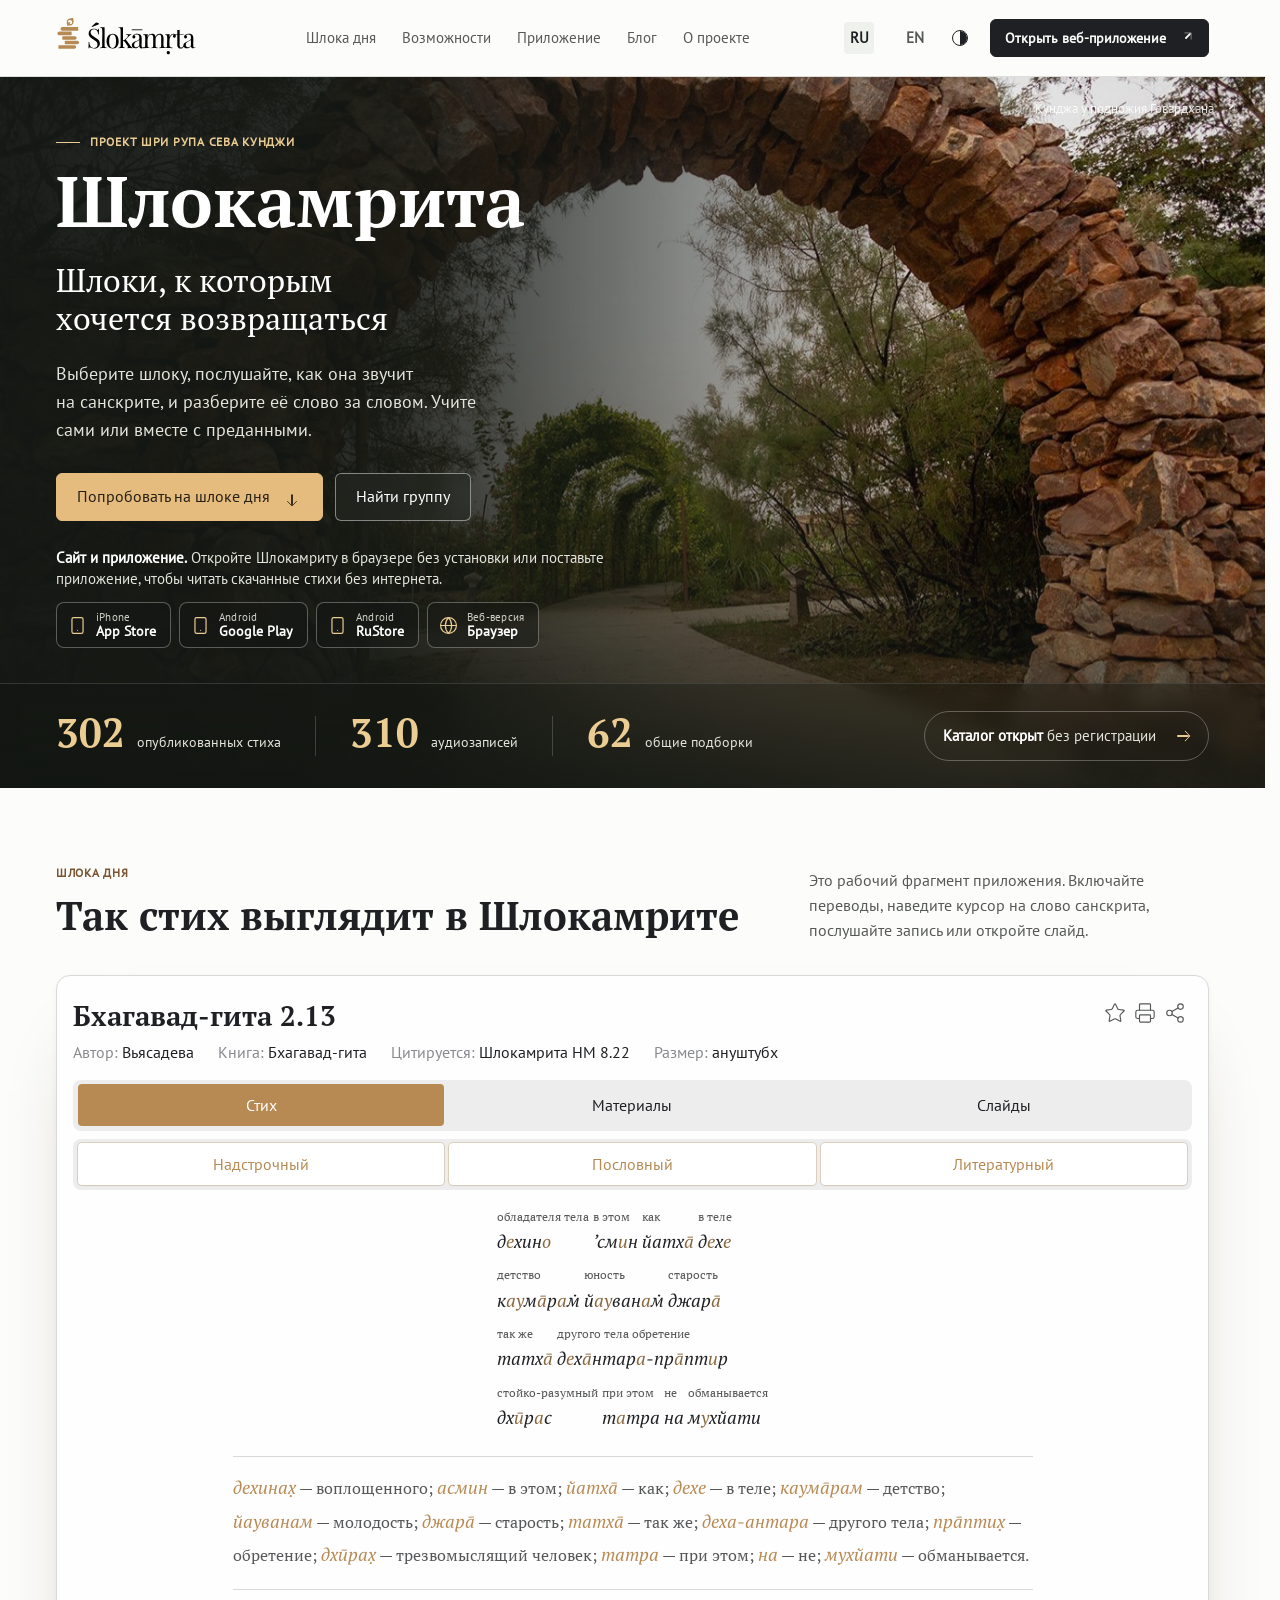
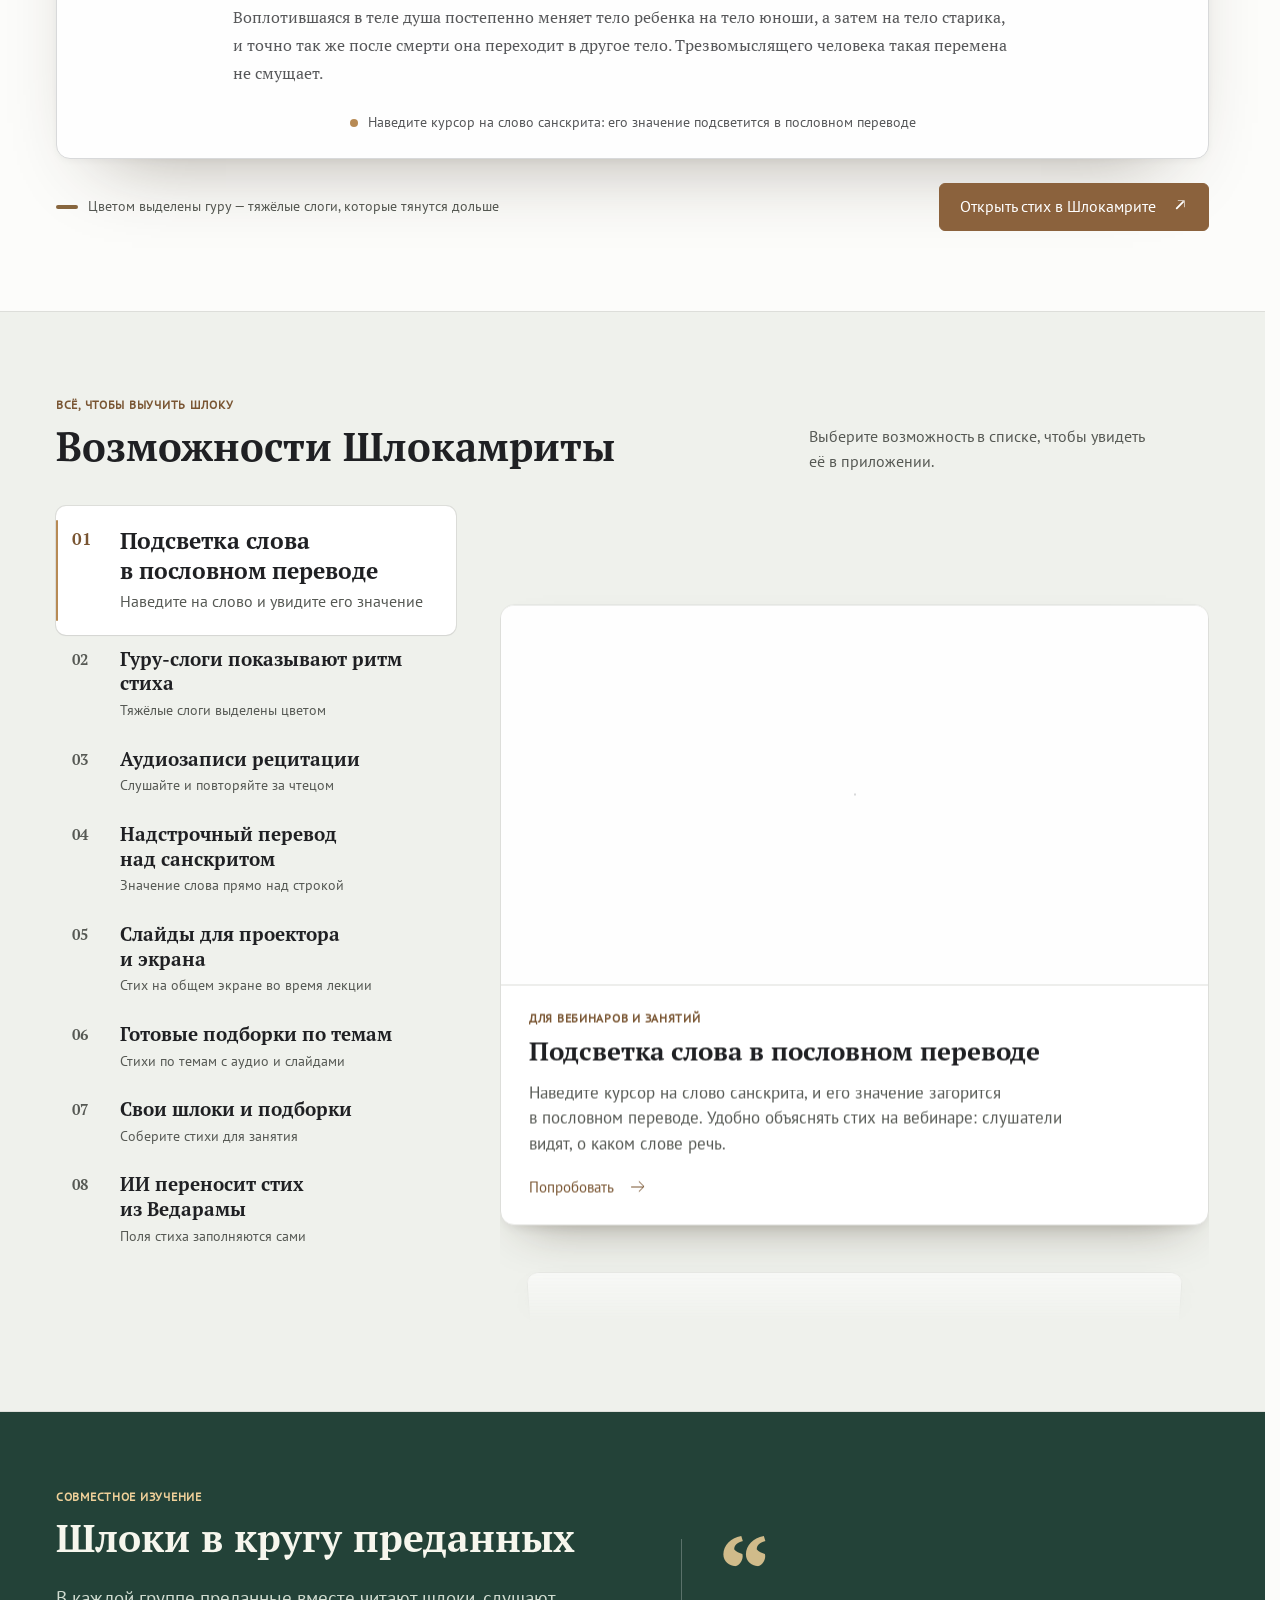
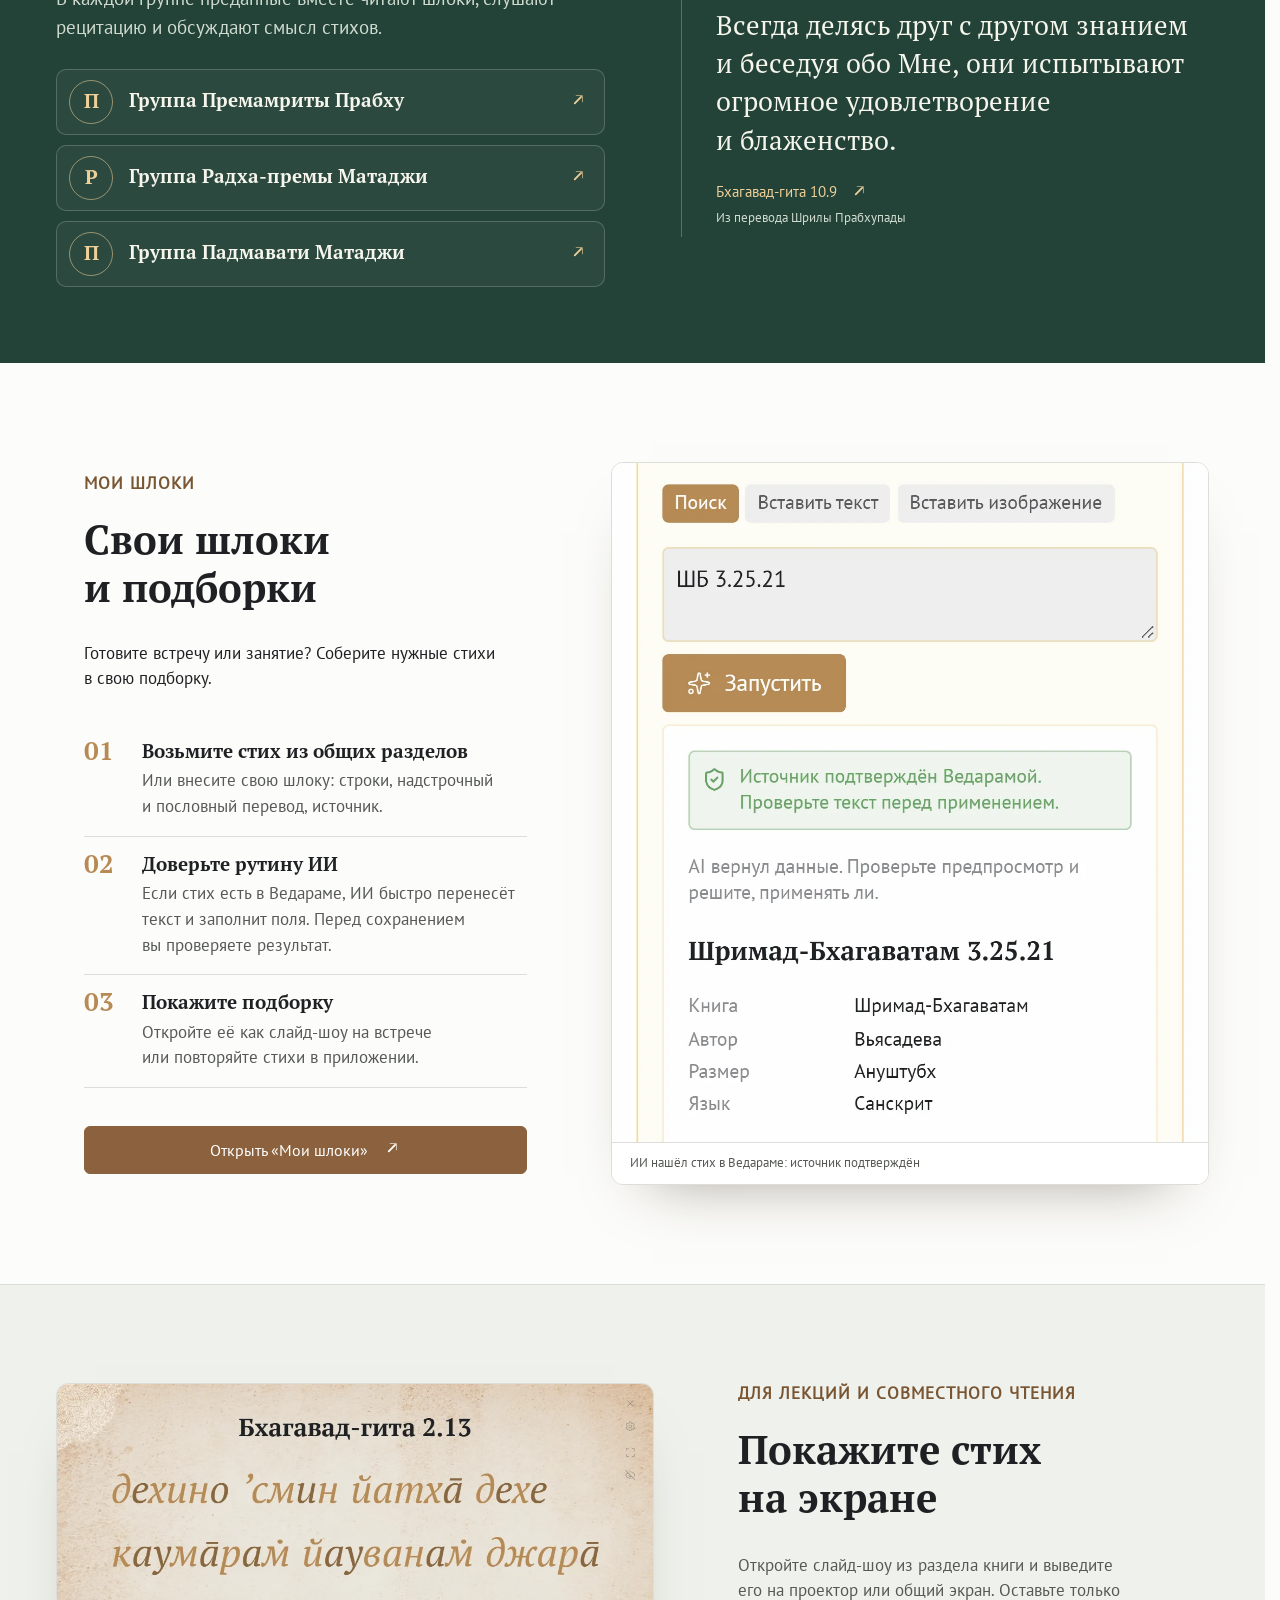
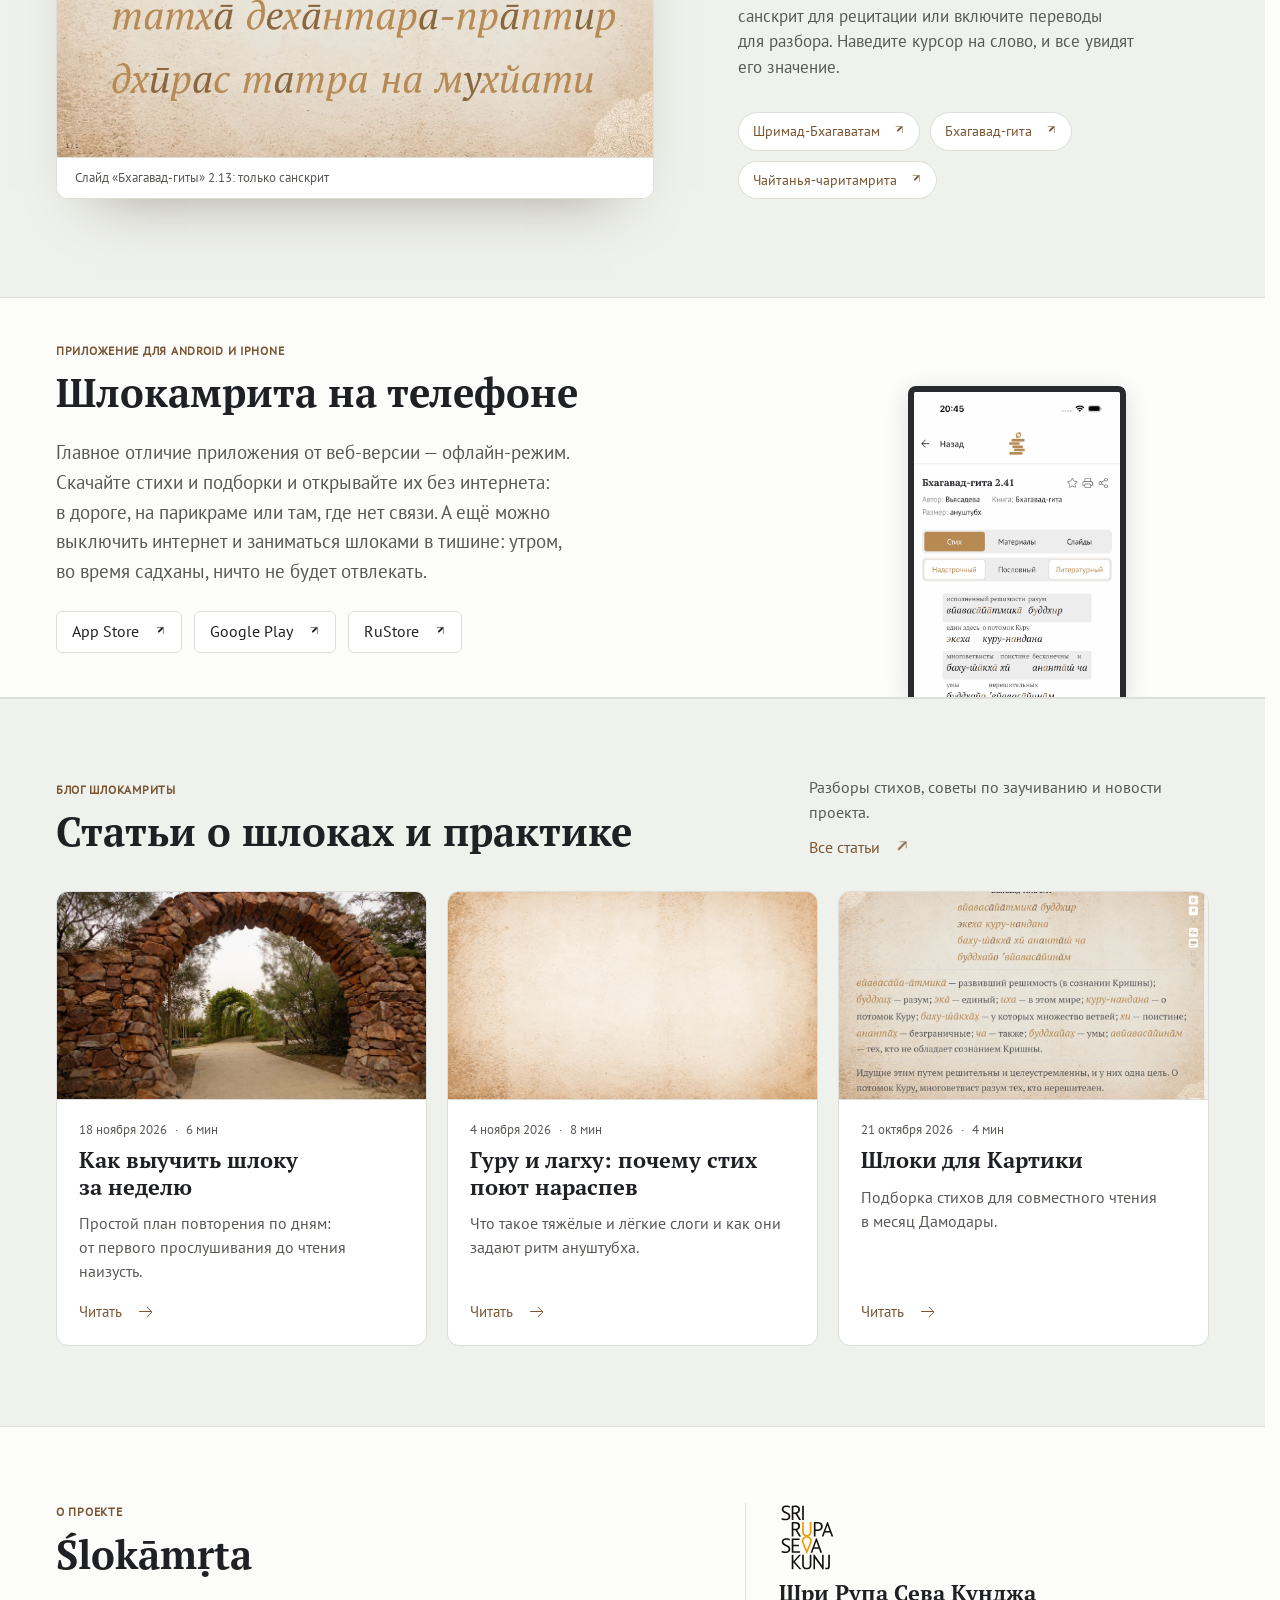
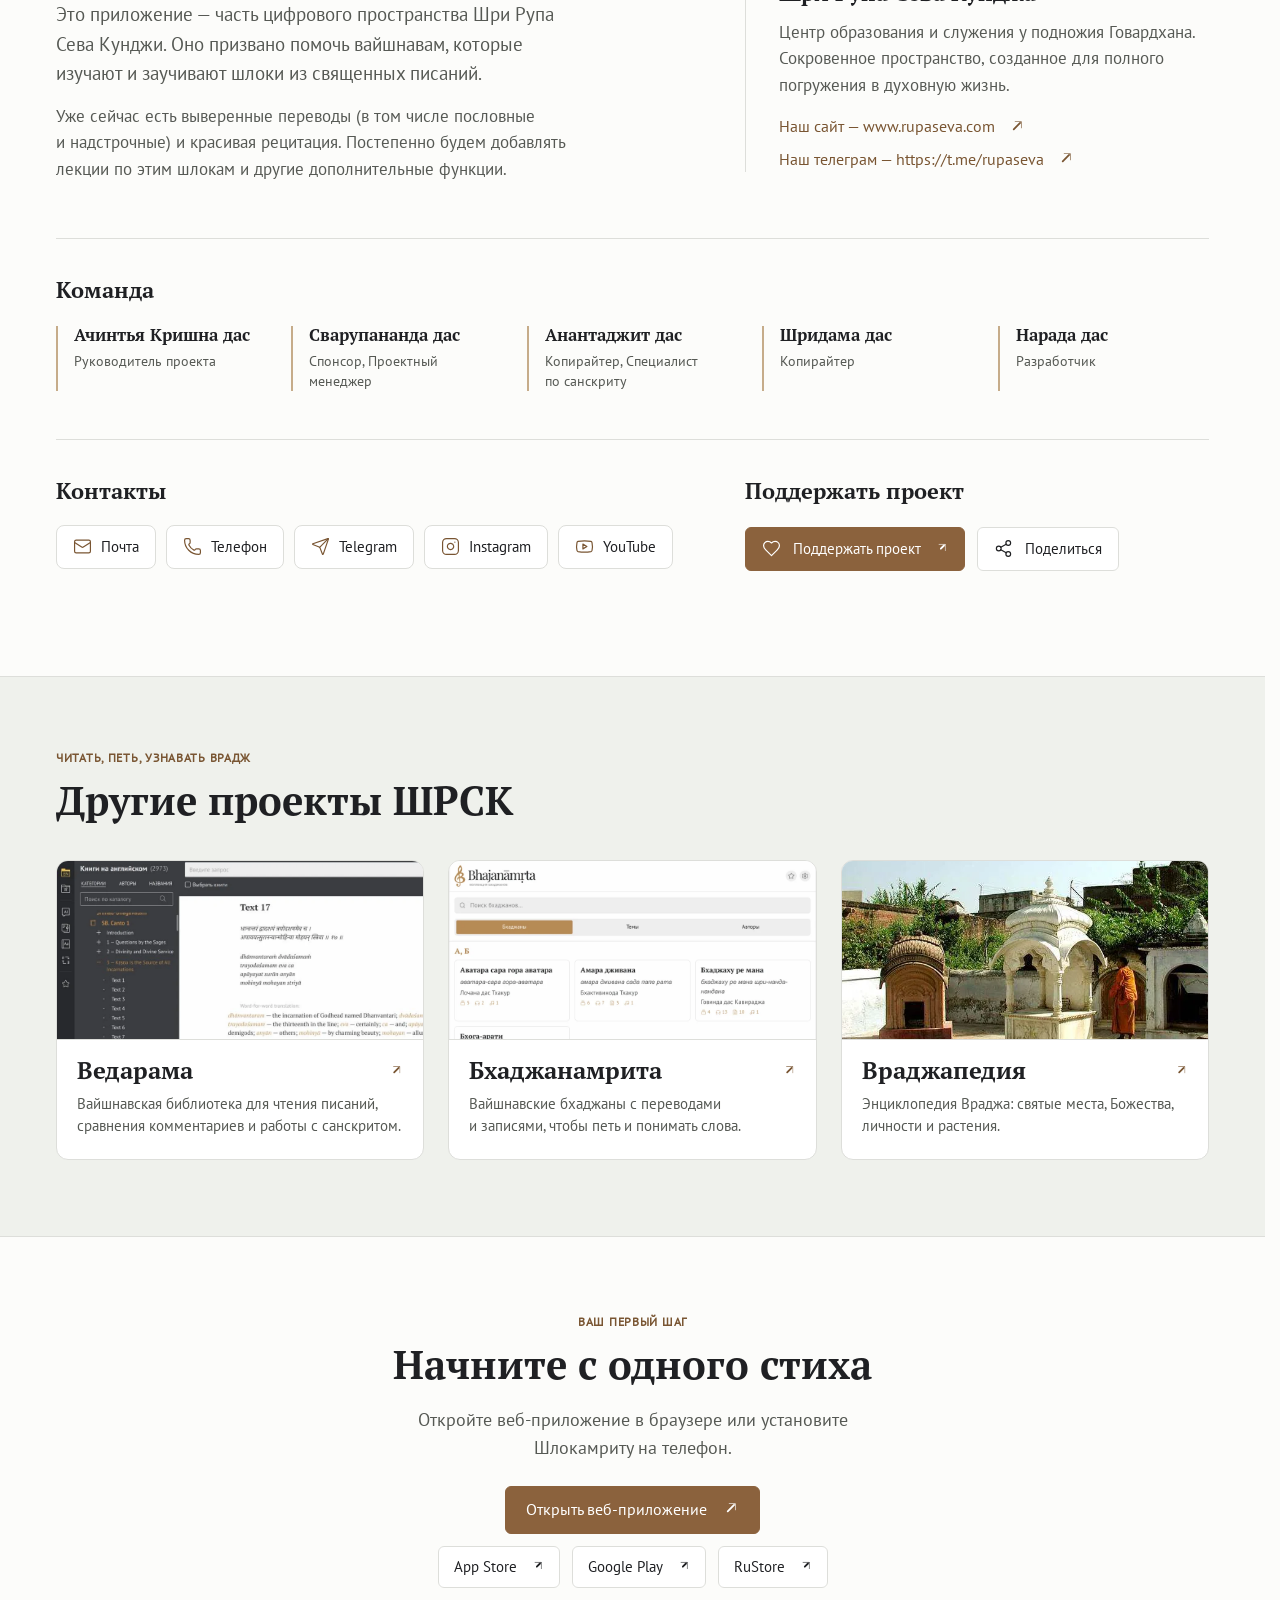
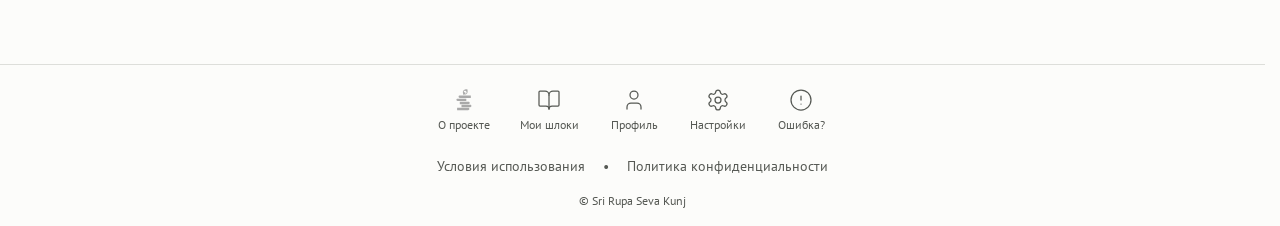
==== commit 2584f230: "Features drum without overlap, growing list entries, store order, team rows - Drum cards share one h" ====
--- a/index.html
+++ b/index.html
@@ -1,4 +1,4 @@
-<!DOCTYPE html><html lang="ru" data-theme="light"><head><meta charset="utf-8"><meta name="viewport" content="width=device-width,initial-scale=1"><meta name="robots" content="noindex,nofollow"><title>Шлокамрита — макет главной</title><link rel="icon" type="image/png" sizes="48x48" href="assets/favicon-48.png"><script>(function(){var q=new URLSearchParams(location.search).get('theme'),s=null;try{s=localStorage.getItem('slokamrita-landing-theme')}catch(e){}var t=q==='dark'||q==='light'?q:s==='dark'||s==='light'?s:matchMedia('(prefers-color-scheme: dark)').matches?'dark':'light';document.documentElement.dataset.theme=t})();</script><link rel="stylesheet" href="page.css?v=20"></head>
+<!DOCTYPE html><html lang="ru" data-theme="light"><head><meta charset="utf-8"><meta name="viewport" content="width=device-width,initial-scale=1"><meta name="robots" content="noindex,nofollow"><title>Шлокамрита — макет главной</title><link rel="icon" type="image/png" sizes="48x48" href="assets/favicon-48.png"><script>(function(){var q=new URLSearchParams(location.search).get('theme'),s=null;try{s=localStorage.getItem('slokamrita-landing-theme')}catch(e){}var t=q==='dark'||q==='light'?q:s==='dark'||s==='light'?s:matchMedia('(prefers-color-scheme: dark)').matches?'dark':'light';document.documentElement.dataset.theme=t})();</script><link rel="stylesheet" href="page.css?v=21"></head>
 <body>
 <header class="site-header"><div class="wrap header-row">
   <a href="#top" aria-label="Шлокамрита, главная"><img class="brand light" src="assets/brand-light.svg" alt="Шлокамрита"><img class="brand dark" src="assets/brand-dark.svg" alt="Шлокамрита"></a>
@@ -15,7 +15,7 @@
       <p class="hero-lead">Шлоки, к&nbsp;которым<br>хочется возвращаться</p>
       <p class="hero-summary">Выберите шлоку, послушайте, как&nbsp;она звучит на&nbsp;санскрите, и&nbsp;разберите её&nbsp;слово за&nbsp;словом. Учите сами или&nbsp;вместе с&nbsp;преданными.</p>
       <div class="buttons"><a class="button primary" href="#today"><span>Попробовать на&nbsp;шлоке дня</span><span class="arr down" aria-hidden="true"></span></a><a class="button on-hero" href="#community"><span>Найти группу</span></a></div>
-      <div class="hero-platforms" aria-label="Где открыть Шлокамриту"><p class="platforms-note"><strong>Сайт и&nbsp;приложение.</strong> Откройте Шлокамриту в&nbsp;браузере без&nbsp;установки или&nbsp;поставьте приложение, чтобы читать скачанные стихи без&nbsp;интернета.</p><div class="platform-links"><a class="platform" href="https://slokamrita.com/ru/"><svg xmlns="http://www.w3.org/2000/svg" width="18" height="18" viewBox="0 0 24 24" fill="none" stroke="currentColor" stroke-width="1.5" stroke-linecap="round" stroke-linejoin="round" aria-hidden="true"><circle cx="12" cy="12" r="10"></circle><path d="M12 2a14.5 14.5 0 0 0 0 20 14.5 14.5 0 0 0 0-20"></path><path d="M2 12h20"></path></svg><span><small>Веб-версия</small>Браузер</span></a><a class="platform" href="https://play.google.com/store/apps/details?id=com.slokamrita.app"><svg xmlns="http://www.w3.org/2000/svg" width="18" height="18" viewBox="0 0 24 24" fill="none" stroke="currentColor" stroke-width="1.5" stroke-linecap="round" stroke-linejoin="round" aria-hidden="true"><rect width="14" height="20" x="5" y="2" rx="2" ry="2"></rect><path d="M12 18h.01"></path></svg><span><small>Android</small>Google Play</span></a><a class="platform" href="https://www.rustore.ru/catalog/app/com.slokamrita.app"><svg xmlns="http://www.w3.org/2000/svg" width="18" height="18" viewBox="0 0 24 24" fill="none" stroke="currentColor" stroke-width="1.5" stroke-linecap="round" stroke-linejoin="round" aria-hidden="true"><rect width="14" height="20" x="5" y="2" rx="2" ry="2"></rect><path d="M12 18h.01"></path></svg><span><small>Android</small>RuStore</span></a><a class="platform" href="https://apps.apple.com/app/id6803114267"><svg xmlns="http://www.w3.org/2000/svg" width="18" height="18" viewBox="0 0 24 24" fill="none" stroke="currentColor" stroke-width="1.5" stroke-linecap="round" stroke-linejoin="round" aria-hidden="true"><rect width="14" height="20" x="5" y="2" rx="2" ry="2"></rect><path d="M12 18h.01"></path></svg><span><small>iPhone</small>App Store</span></a></div></div>
+      <div class="hero-platforms" aria-label="Где открыть Шлокамриту"><p class="platforms-note"><strong>Сайт и&nbsp;приложение.</strong> Откройте Шлокамриту в&nbsp;браузере без&nbsp;установки или&nbsp;поставьте приложение, чтобы читать скачанные стихи без&nbsp;интернета.</p><div class="platform-links"><a class="platform" href="https://apps.apple.com/app/id6803114267"><svg xmlns="http://www.w3.org/2000/svg" width="18" height="18" viewBox="0 0 24 24" fill="none" stroke="currentColor" stroke-width="1.5" stroke-linecap="round" stroke-linejoin="round" aria-hidden="true"><rect width="14" height="20" x="5" y="2" rx="2" ry="2"></rect><path d="M12 18h.01"></path></svg><span><small>iPhone</small>App Store</span></a><a class="platform" href="https://play.google.com/store/apps/details?id=com.slokamrita.app"><svg xmlns="http://www.w3.org/2000/svg" width="18" height="18" viewBox="0 0 24 24" fill="none" stroke="currentColor" stroke-width="1.5" stroke-linecap="round" stroke-linejoin="round" aria-hidden="true"><rect width="14" height="20" x="5" y="2" rx="2" ry="2"></rect><path d="M12 18h.01"></path></svg><span><small>Android</small>Google Play</span></a><a class="platform" href="https://www.rustore.ru/catalog/app/com.slokamrita.app"><svg xmlns="http://www.w3.org/2000/svg" width="18" height="18" viewBox="0 0 24 24" fill="none" stroke="currentColor" stroke-width="1.5" stroke-linecap="round" stroke-linejoin="round" aria-hidden="true"><rect width="14" height="20" x="5" y="2" rx="2" ry="2"></rect><path d="M12 18h.01"></path></svg><span><small>Android</small>RuStore</span></a><a class="platform" href="https://slokamrita.com/ru/"><svg xmlns="http://www.w3.org/2000/svg" width="18" height="18" viewBox="0 0 24 24" fill="none" stroke="currentColor" stroke-width="1.5" stroke-linecap="round" stroke-linejoin="round" aria-hidden="true"><circle cx="12" cy="12" r="10"></circle><path d="M12 2a14.5 14.5 0 0 0 0 20 14.5 14.5 0 0 0 0-20"></path><path d="M2 12h20"></path></svg><span><small>Веб-версия</small>Браузер</span></a></div></div>
     </div>
     <div class="hero-stats" aria-label="Статистика каталога"><div class="wrap hero-stats-row">
       <dl><div><dt>302</dt><dd class="stat-long">опубликованных стиха</dd></div><div><dt>310</dt><dd>аудиозаписей</dd></div><div><dt>62</dt><dd>общие подборки</dd></div></dl>
@@ -73,7 +73,7 @@
     <figure class="product-shot"><img class="light" src="assets/lecture-sanskrit-ru-light.webp" alt="Слайд стиха: только санскрит, без переводов" width="1100" height="688" loading="lazy"><img class="dark" src="assets/lecture-sanskrit-ru-dark.webp" alt="" width="1100" height="688" loading="lazy"><figcaption>Слайд «Бхагавад-гиты» 2.13: только санскрит</figcaption></figure>
     <div class="feature-copy"><p class="eyebrow">ДЛЯ&nbsp;ЛЕКЦИЙ И&nbsp;СОВМЕСТНОГО ЧТЕНИЯ</p><h2 id="lecture-title">Покажите стих на&nbsp;экране</h2><p class="intro">Откройте слайд-шоу из&nbsp;раздела книги и&nbsp;выведите его&nbsp;на&nbsp;проектор или&nbsp;общий экран. Оставьте только санскрит для&nbsp;рецитации или&nbsp;включите переводы для&nbsp;разбора. Наведите курсор на&nbsp;слово, и&nbsp;все&nbsp;увидят его&nbsp;значение.</p><div class="lecture-links"><a href="https://slokamrita.com/ru/book/fbe89ce2-163f-47d2-9f52-de296ff7942b/"><span>Шримад-Бхагаватам</span><span class="arr ext" aria-hidden="true"></span></a><a href="https://slokamrita.com/ru/book/571f9075-a12a-45e1-9261-586bfdba7d78/"><span>Бхагавад-гита</span><span class="arr ext" aria-hidden="true"></span></a><a href="https://slokamrita.com/ru/book/f819621e-5767-4a27-9730-ede020e4f59c/"><span>Чайтанья-чаритамрита</span><span class="arr ext" aria-hidden="true"></span></a></div></div>
   </div></section>
-  <section class="app-band" id="application"><div class="wrap app-grid"><div><p class="eyebrow">ПРИЛОЖЕНИЕ ДЛЯ&nbsp;ANDROID И&nbsp;IPHONE</p><h2>Шлокамрита на&nbsp;телефоне</h2><p class="intro">Главное отличие приложения от&nbsp;веб-версии&nbsp;— офлайн-режим. Скачайте стихи и&nbsp;подборки и&nbsp;открывайте их&nbsp;без&nbsp;интернета: в&nbsp;дороге, на&nbsp;парикраме или&nbsp;там, где&nbsp;нет связи.</p><div class="buttons stores"><a class="button" href="https://play.google.com/store/apps/details?id=com.slokamrita.app"><span>Google Play</span><span class="arr ext" aria-hidden="true"></span></a><a class="button" href="https://www.rustore.ru/catalog/app/com.slokamrita.app"><span>RuStore</span><span class="arr ext" aria-hidden="true"></span></a><a class="button" href="https://apps.apple.com/app/id6803114267"><span>App Store</span><span class="arr ext" aria-hidden="true"></span></a></div></div><figure class="device"><img src="assets/app.png" alt="Страница стиха в приложении Шлокамрита на iPhone" loading="lazy" width="1206" height="2622"></figure></div></section>
+  <section class="app-band" id="application"><div class="wrap app-grid"><div><p class="eyebrow">ПРИЛОЖЕНИЕ ДЛЯ&nbsp;ANDROID И&nbsp;IPHONE</p><h2>Шлокамрита на&nbsp;телефоне</h2><p class="intro">Главное отличие приложения от&nbsp;веб-версии&nbsp;— офлайн-режим. Скачайте стихи и&nbsp;подборки и&nbsp;открывайте их&nbsp;без&nbsp;интернета: в&nbsp;дороге, на&nbsp;парикраме или&nbsp;там, где&nbsp;нет связи. А&nbsp;ещё можно выключить интернет и&nbsp;заниматься шлоками в&nbsp;тишине: утром, во&nbsp;время садханы, ничто не&nbsp;будет отвлекать.</p><div class="buttons stores"><a class="button" href="https://apps.apple.com/app/id6803114267"><span>App Store</span><span class="arr ext" aria-hidden="true"></span></a><a class="button" href="https://play.google.com/store/apps/details?id=com.slokamrita.app"><span>Google Play</span><span class="arr ext" aria-hidden="true"></span></a><a class="button" href="https://www.rustore.ru/catalog/app/com.slokamrita.app"><span>RuStore</span><span class="arr ext" aria-hidden="true"></span></a></div></div><figure class="device"><img src="assets/app.png" alt="Страница стиха в приложении Шлокамрита на iPhone" loading="lazy" width="1206" height="2622"></figure></div></section>
   <section class="blog" id="blog" aria-labelledby="blog-title"><div class="wrap"><div class="section-head"><div><p class="eyebrow">БЛОГ ШЛОКАМРИТЫ</p><h2 id="blog-title">Статьи о&nbsp;шлоках и&nbsp;практике</h2></div><div class="blog-aside"><p class="section-aside">Разборы стихов, советы по&nbsp;заучиванию и&nbsp;новости проекта.</p><a class="link" href="https://slokamrita.com/ru/blog/"><span>Все статьи</span><span class="arr ext" aria-hidden="true"></span></a></div></div><ul class="post-list"><li class="post"><a href="https://slokamrita.com/ru/blog/kak-vyuchit-shloku/"><figure class="post-cover"><img src="assets/kunj.jpg" alt="" loading="lazy" width="1500" height="1000"></figure><div class="post-copy"><p class="post-meta"><time datetime="2026-11-18">18 ноября 2026</time><span aria-hidden="true">·</span><span>6 мин</span></p><h3>Как выучить шлоку за&nbsp;неделю</h3><p>Простой план повторения по&nbsp;дням: от&nbsp;первого прослушивания до&nbsp;чтения наизусть.</p><span class="tile-link"><span>Читать</span><span class="arr" aria-hidden="true"></span></span></div></a></li><li class="post"><a href="https://slokamrita.com/ru/blog/guru-i-laghu/"><figure class="post-cover"><img src="assets/parchment.webp" alt="" loading="lazy" width="1672" height="941"></figure><div class="post-copy"><p class="post-meta"><time datetime="2026-11-04">4 ноября 2026</time><span aria-hidden="true">·</span><span>8 мин</span></p><h3>Гуру и&nbsp;лагху: почему стих поют нараспев</h3><p>Что такое тяжёлые и&nbsp;лёгкие слоги и&nbsp;как они задают ритм ануштубха.</p><span class="tile-link"><span>Читать</span><span class="arr" aria-hidden="true"></span></span></div></a></li><li class="post"><a href="https://slokamrita.com/ru/blog/shloki-dlya-kartiki/"><figure class="post-cover"><img src="assets/lecture-slide.webp" alt="" loading="lazy" width="1100" height="688"></figure><div class="post-copy"><p class="post-meta"><time datetime="2026-10-21">21 октября 2026</time><span aria-hidden="true">·</span><span>4 мин</span></p><h3>Шлоки для&nbsp;Картики</h3><p>Подборка стихов для&nbsp;совместного чтения в&nbsp;месяц Дамодары.</p><span class="tile-link"><span>Читать</span><span class="arr" aria-hidden="true"></span></span></div></a></li></ul></div></section>
   <section class="about wrap" id="about" aria-labelledby="about-title"><div class="about-grid"><div><p class="eyebrow">О&nbsp;ПРОЕКТЕ</p><h2 id="about-title" lang="sa-Latn">Ślokāmṛta</h2><p class="intro">Это приложение&nbsp;— часть цифрового пространства Шри Рупа Сева Кунджи. Оно призвано помочь вайшнавам, которые изучают и&nbsp;заучивают шлоки из&nbsp;священных писаний.</p><p class="about-more">Уже сейчас есть выверенные переводы (в&nbsp;том числе пословные и&nbsp;надстрочные) и&nbsp;красивая рецитация. Постепенно будем добавлять лекции по&nbsp;этим шлокам и&nbsp;другие дополнительные функции.</p></div><div class="srsk"><img class="light" src="assets/srsk-light.svg" alt=""><img class="dark" src="assets/srsk-dark.svg" alt=""><h3>Шри Рупа Сева Кунджа</h3><p>Центр образования и&nbsp;служения у&nbsp;подножия Говардхана. Сокровенное пространство, созданное для&nbsp;полного погружения в&nbsp;духовную жизнь.</p><div class="srsk-links"><a class="link" href="https://www.rupaseva.com/"><span>Наш сайт&nbsp;— www.rupaseva.com</span><span class="arr ext" aria-hidden="true"></span></a><a class="link" href="https://t.me/rupaseva"><span>Наш телеграм&nbsp;— https://t.me/rupaseva</span><span class="arr ext" aria-hidden="true"></span></a></div></div></div><div class="about-team"><h3>Команда</h3><ul class="team-list"><li><strong>Ачинтья Кришна дас</strong><span>Руководитель проекта</span></li><li><strong>Сварупананда дас</strong><span>Спонсор, Проектный менеджер</span></li><li><strong>Анантаджит дас</strong><span>Копирайтер, Специалист по&nbsp;санскриту</span></li><li><strong>Шридама дас</strong><span>Копирайтер</span></li><li><strong>Нарада дас</strong><span>Разработчик</span></li></ul></div><div class="about-bottom"><div><h3>Контакты</h3><div class="contact-list"><a class="contact" href="mailto:info@rupaseva.ru"><svg xmlns="http://www.w3.org/2000/svg" width="18" height="18" viewBox="0 0 24 24" fill="none" stroke="currentColor" stroke-width="1.5" stroke-linecap="round" stroke-linejoin="round" aria-hidden="true"><rect width="20" height="16" x="2" y="4" rx="2"></rect><path d="m22 7-8.97 5.7a1.94 1.94 0 0 1-2.06 0L2 7"></path></svg><span>Почта</span></a><a class="contact" href="tel:+79250077575"><svg xmlns="http://www.w3.org/2000/svg" width="18" height="18" viewBox="0 0 24 24" fill="none" stroke="currentColor" stroke-width="1.5" stroke-linecap="round" stroke-linejoin="round" aria-hidden="true"><path d="M13.832 16.568a1 1 0 0 0 1.213-.303l.355-.465A2 2 0 0 1 17 15h3a2 2 0 0 1 2 2v3a2 2 0 0 1-2 2A18 18 0 0 1 2 4a2 2 0 0 1 2-2h3a2 2 0 0 1 2 2v3a2 2 0 0 1-.8 1.6l-.468.351a1 1 0 0 0-.292 1.233 14 14 0 0 0 6.392 6.384"></path></svg><span>Телефон</span></a><a class="contact" href="https://t.me/rupaseva"><svg xmlns="http://www.w3.org/2000/svg" width="18" height="18" viewBox="0 0 24 24" fill="none" stroke="currentColor" stroke-width="1.5" stroke-linecap="round" stroke-linejoin="round" aria-hidden="true"><path d="M14.536 21.686a.5.5 0 0 0 .937-.024l6.5-19a.496.496 0 0 0-.635-.635l-19 6.5a.5.5 0 0 0-.024.937l7.93 3.18a2 2 0 0 1 1.112 1.11z"></path><path d="m21.854 2.147-10.94 10.939"></path></svg><span>Telegram</span></a><a class="contact" href="https://instagram.com/rupaseva"><svg xmlns="http://www.w3.org/2000/svg" width="18" height="18" viewBox="0 0 24 24" fill="none" stroke="currentColor" stroke-width="1.5" stroke-linecap="round" stroke-linejoin="round" aria-hidden="true"><rect width="20" height="20" x="2" y="2" rx="5" ry="5"></rect><path d="M16 11.37A4 4 0 1 1 12.63 8 4 4 0 0 1 16 11.37z"></path><line x1="17.5" x2="17.51" y1="6.5" y2="6.5"></line></svg><span>Instagram</span></a><a class="contact" href="https://www.youtube.com/@Rupaseva"><svg xmlns="http://www.w3.org/2000/svg" width="18" height="18" viewBox="0 0 24 24" fill="none" stroke="currentColor" stroke-width="1.5" stroke-linecap="round" stroke-linejoin="round" aria-hidden="true"><path d="M2.5 17a24.12 24.12 0 0 1 0-10 2 2 0 0 1 1.4-1.4 49.56 49.56 0 0 1 16.2 0A2 2 0 0 1 21.5 7a24.12 24.12 0 0 1 0 10 2 2 0 0 1-1.4 1.4 49.55 49.55 0 0 1-16.2 0A2 2 0 0 1 2.5 17"></path><path d="m10 15 5-3-5-3z"></path></svg><span>YouTube</span></a></div></div><div><h3>Поддержать проект</h3><div class="buttons support-buttons"><a class="button primary" href="https://www.rupaseva.com/join"><svg xmlns="http://www.w3.org/2000/svg" width="18" height="18" viewBox="0 0 24 24" fill="none" stroke="currentColor" stroke-width="1.5" stroke-linecap="round" stroke-linejoin="round" aria-hidden="true"><path d="M19 14c1.49-1.46 3-3.21 3-5.5A5.5 5.5 0 0 0 16.5 3c-1.76 0-3 .5-4.5 2-1.5-1.5-2.74-2-4.5-2A5.5 5.5 0 0 0 2 8.5c0 2.3 1.5 4.05 3 5.5l7 7Z"></path></svg><span>Поддержать проект</span><span class="arr ext" aria-hidden="true"></span></a><button class="button" type="button" data-share data-share-title="Шлокамрита" data-share-text="Шлокамрита — приложение для изучения и заучивания вайшнавских шлок" data-copied="Ссылка скопирована"><svg xmlns="http://www.w3.org/2000/svg" width="18" height="18" viewBox="0 0 24 24" fill="none" stroke="currentColor" stroke-width="1.5" stroke-linecap="round" stroke-linejoin="round" aria-hidden="true"><circle cx="18" cy="5" r="3"></circle><circle cx="6" cy="12" r="3"></circle><circle cx="18" cy="19" r="3"></circle><line x1="8.59" x2="15.42" y1="13.51" y2="17.49"></line><line x1="15.41" x2="8.59" y1="6.51" y2="10.49"></line></svg><span>Поделиться</span></button></div><p class="share-status" role="status" aria-live="polite"></p></div></div></section>
   <section class="projects" id="projects"><div class="wrap"><div class="section-head"><div><p class="eyebrow">ЧИТАТЬ, ПЕТЬ, УЗНАВАТЬ ВРАДЖ</p><h2>Другие проекты ШРСК</h2></div></div><div class="project-list">
@@ -81,7 +81,7 @@
     <a class="project" href="https://bhajanamrita.com/"><div class="project-image"><img src="assets/bhajanamrita-reader.webp" alt="Каталог Бхаджанамриты" loading="lazy" width="960" height="468"></div><div class="project-copy"><h3>Бхаджанамрита</h3><span class="arr ext" aria-hidden="true"></span><p>Вайшнавские бхаджаны с&nbsp;переводами и&nbsp;записями, чтобы петь и&nbsp;понимать слова.</p></div></a>
     <a class="project" href="https://vrajapedia.com/places/radha-gokulananda"><div class="project-image"><img src="assets/radha-gokulananda.webp" alt="Двор храма Шри Радха-Гокулананды во Вриндаване" loading="lazy" width="597" height="444"></div><div class="project-copy"><h3>Враджапедия</h3><span class="arr ext" aria-hidden="true"></span><p>Энциклопедия Враджа: святые места, Божества, личности и&nbsp;растения.</p></div></a>
   </div></div></section>
-  <section class="closing"><div class="wrap"><p class="eyebrow">ВАШ ПЕРВЫЙ ШАГ</p><h2>Начните с&nbsp;одного стиха</h2><p class="closing-lead">Откройте веб-приложение в&nbsp;браузере или&nbsp;установите Шлокамриту на&nbsp;телефон.</p><div class="buttons"><a class="button primary" href="https://slokamrita.com/ru/"><span>Открыть веб-приложение</span><span class="arr ext" aria-hidden="true"></span></a></div><div class="buttons closing-stores"><a class="button" href="https://play.google.com/store/apps/details?id=com.slokamrita.app"><span>Google Play</span><span class="arr ext" aria-hidden="true"></span></a><a class="button" href="https://www.rustore.ru/catalog/app/com.slokamrita.app"><span>RuStore</span><span class="arr ext" aria-hidden="true"></span></a><a class="button" href="https://apps.apple.com/app/id6803114267"><span>App Store</span><span class="arr ext" aria-hidden="true"></span></a></div></div></section>
+  <section class="closing"><div class="wrap"><p class="eyebrow">ВАШ ПЕРВЫЙ ШАГ</p><h2>Начните с&nbsp;одного стиха</h2><p class="closing-lead">Откройте веб-приложение в&nbsp;браузере или&nbsp;установите Шлокамриту на&nbsp;телефон.</p><div class="buttons"><a class="button primary" href="https://slokamrita.com/ru/"><span>Открыть веб-приложение</span><span class="arr ext" aria-hidden="true"></span></a></div><div class="buttons closing-stores"><a class="button" href="https://apps.apple.com/app/id6803114267"><span>App Store</span><span class="arr ext" aria-hidden="true"></span></a><a class="button" href="https://play.google.com/store/apps/details?id=com.slokamrita.app"><span>Google Play</span><span class="arr ext" aria-hidden="true"></span></a><a class="button" href="https://www.rustore.ru/catalog/app/com.slokamrita.app"><span>RuStore</span><span class="arr ext" aria-hidden="true"></span></a></div></div></section>
 </main>
 <footer class="site-footer"><div class="wrap footer-row">
   <nav class="footer-actions" aria-label="Навигация в подвале">
@@ -94,6 +94,6 @@
   <nav class="footer-legal" aria-label="Правовая информация"><a href="https://slokamrita.com/ru/terms/">Условия использования</a><span aria-hidden="true">•</span><a href="https://slokamrita.com/ru/privacy/">Политика конфиденциальности</a></nav>
   <p class="footer-copyright">© Sri Rupa Seva Kunj</p>
 </div></footer>
-<script src="slideshow/verse-2-13.js?v=1"></script><script src="page.js?v=20"></script>
+<script src="slideshow/verse-2-13.js?v=1"></script><script src="page.js?v=21"></script>
 
 </body></html>
--- a/page.css
+++ b/page.css
@@ -256,6 +256,23 @@
 .feature-toggle[aria-expanded=true]{background:var(--raised);box-shadow:0 1px 2px rgba(0,0,0,.04),0 0 0 1px var(--line)}
 .feature-toggle[aria-expanded=true]::before{transform:scaleY(1)}
 .feature-toggle[aria-expanded=true] .feature-num{color:var(--accent)}
+/* Wider screens: the chosen entry, and the one under the pointer, grow; the rest of the list moves to make room. */
+@media(min-width:761px){
+  .feature-toggle{transition:background-color .45s var(--ease),box-shadow .45s var(--ease),padding .45s var(--ease)}
+  .feature-title{transition:font-size .45s var(--ease)}
+  .feature-brief{transition:font-size .45s var(--ease)}
+  .feature-num{transition:color .4s var(--ease),font-size .45s var(--ease)}
+  .feature-toggle[aria-expanded=true]{padding-block:22px}
+  .feature-toggle[aria-expanded=true] .feature-title{font-size:23px}
+  .feature-toggle[aria-expanded=true] .feature-brief{font-size:15.5px}
+  .feature-toggle[aria-expanded=true] .feature-num{font-size:17px}
+}
+@media(min-width:761px) and (hover:hover) and (pointer:fine){
+  .feature-toggle:hover{padding-block:22px}
+  .feature-toggle:hover .feature-title{font-size:23px}
+  .feature-toggle:hover .feature-brief{font-size:15.5px}
+  .feature-toggle:hover .feature-num{font-size:17px}
+}
 .feature-toggle:focus-visible{outline:2px solid var(--gold);outline-offset:2px}
 .tile-chevron{display:none}
 .feature-panel{display:flex;flex-direction:column;border:1px solid var(--line);border-radius:14px;background:var(--raised);overflow:hidden;box-shadow:var(--shadow-lift)}
@@ -264,7 +281,7 @@
 .feature-drum{position:sticky;top:72px;height:var(--drum-h,760px);perspective:1500px;perspective-origin:50% 50%;
   -webkit-mask-image:linear-gradient(to bottom,transparent 0,#000 var(--drum-fade,110px),#000 calc(100% - var(--drum-fade,110px)),transparent 100%);
           mask-image:linear-gradient(to bottom,transparent 0,#000 var(--drum-fade,110px),#000 calc(100% - var(--drum-fade,110px)),transparent 100%)}
-.feature-drum .feature-panel{position:absolute;left:0;right:0;top:50%;transform-origin:50% 50%;backface-visibility:hidden;will-change:transform,opacity;
+.feature-drum .feature-panel{position:absolute;left:0;right:0;top:50%;height:var(--card-h,auto);transform-origin:50% 50%;backface-visibility:hidden;will-change:transform,opacity;
   transition:transform .95s cubic-bezier(.22,.8,.24,1),opacity .95s cubic-bezier(.22,.8,.24,1),box-shadow .6s var(--ease)}
 .feature-drum .feature-panel:not(.is-current){cursor:pointer;box-shadow:0 10px 30px -18px rgba(0,0,0,.35)}
 .feature-drum .feature-panel:not(.is-current) *{pointer-events:none}
@@ -273,7 +290,7 @@
 .feature-shot{display:grid;place-items:center;height:380px;padding:26px 28px;background:var(--app-bg);border-bottom:1px solid var(--line)}
 .feature-shot img{width:auto;height:auto;max-width:100%;max-height:328px;border-radius:6px;box-shadow:0 1px 2px rgba(0,0,0,.06),0 0 0 1px var(--app-line);transition:transform 1.1s var(--ease)}
 @media(hover:hover) and (pointer:fine){.feature-panel:hover .feature-shot img{transform:scale(1.025)}}
-.feature-copy{display:flex;flex-direction:column;gap:10px;padding:24px 28px 26px}
+.feature-copy{display:flex;flex-direction:column;gap:10px;padding:24px 28px 26px;flex:1}
 .feature-panel-title{font:700 26px/1.25 Gaura,Georgia,serif;color:var(--ink)}
 .feature-copy p:not(.tile-kicker,.feature-panel-title){font-size:16.5px;line-height:1.55;max-width:560px}
 .feature-copy .tile-link{align-self:flex-start}
@@ -399,6 +416,7 @@
 .about h3{font-size:22px}
 .about-team{margin-top:56px;padding-top:40px;border-top:1px solid var(--line)}
 .team-list{display:grid;grid-template-columns:repeat(auto-fill,minmax(220px,1fr));gap:24px;margin-top:20px;list-style:none;padding:0}
+.team-list[style*="--team-cols"]{grid-template-columns:repeat(var(--team-cols),minmax(0,1fr))}
 .team-list li{display:flex;flex-direction:column;gap:4px;padding-left:16px;border-left:2px solid color-mix(in srgb,var(--gold) 60%,var(--line))}
 .team-list strong{font:700 17px/1.3 Gaura,Georgia,serif;color:var(--ink)}
 .team-list span{font-size:14px;line-height:1.4;color:var(--muted)}
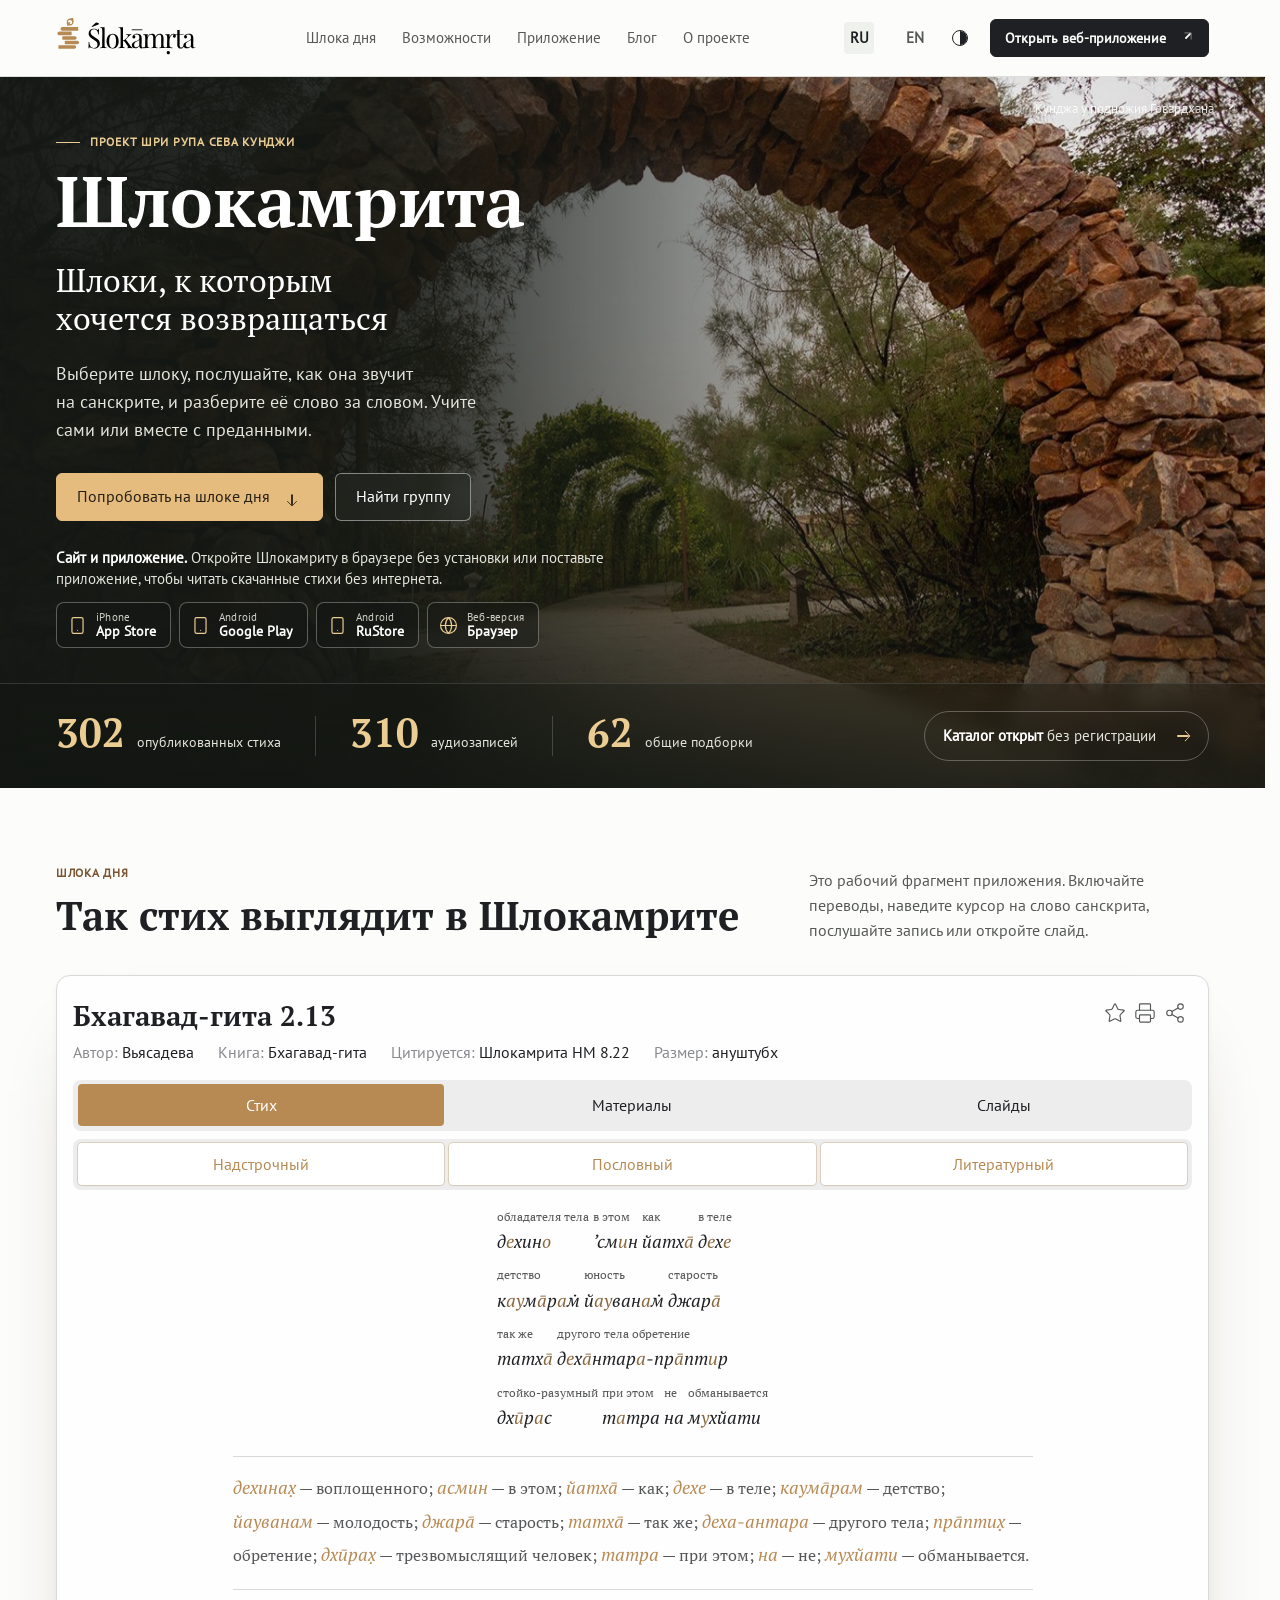
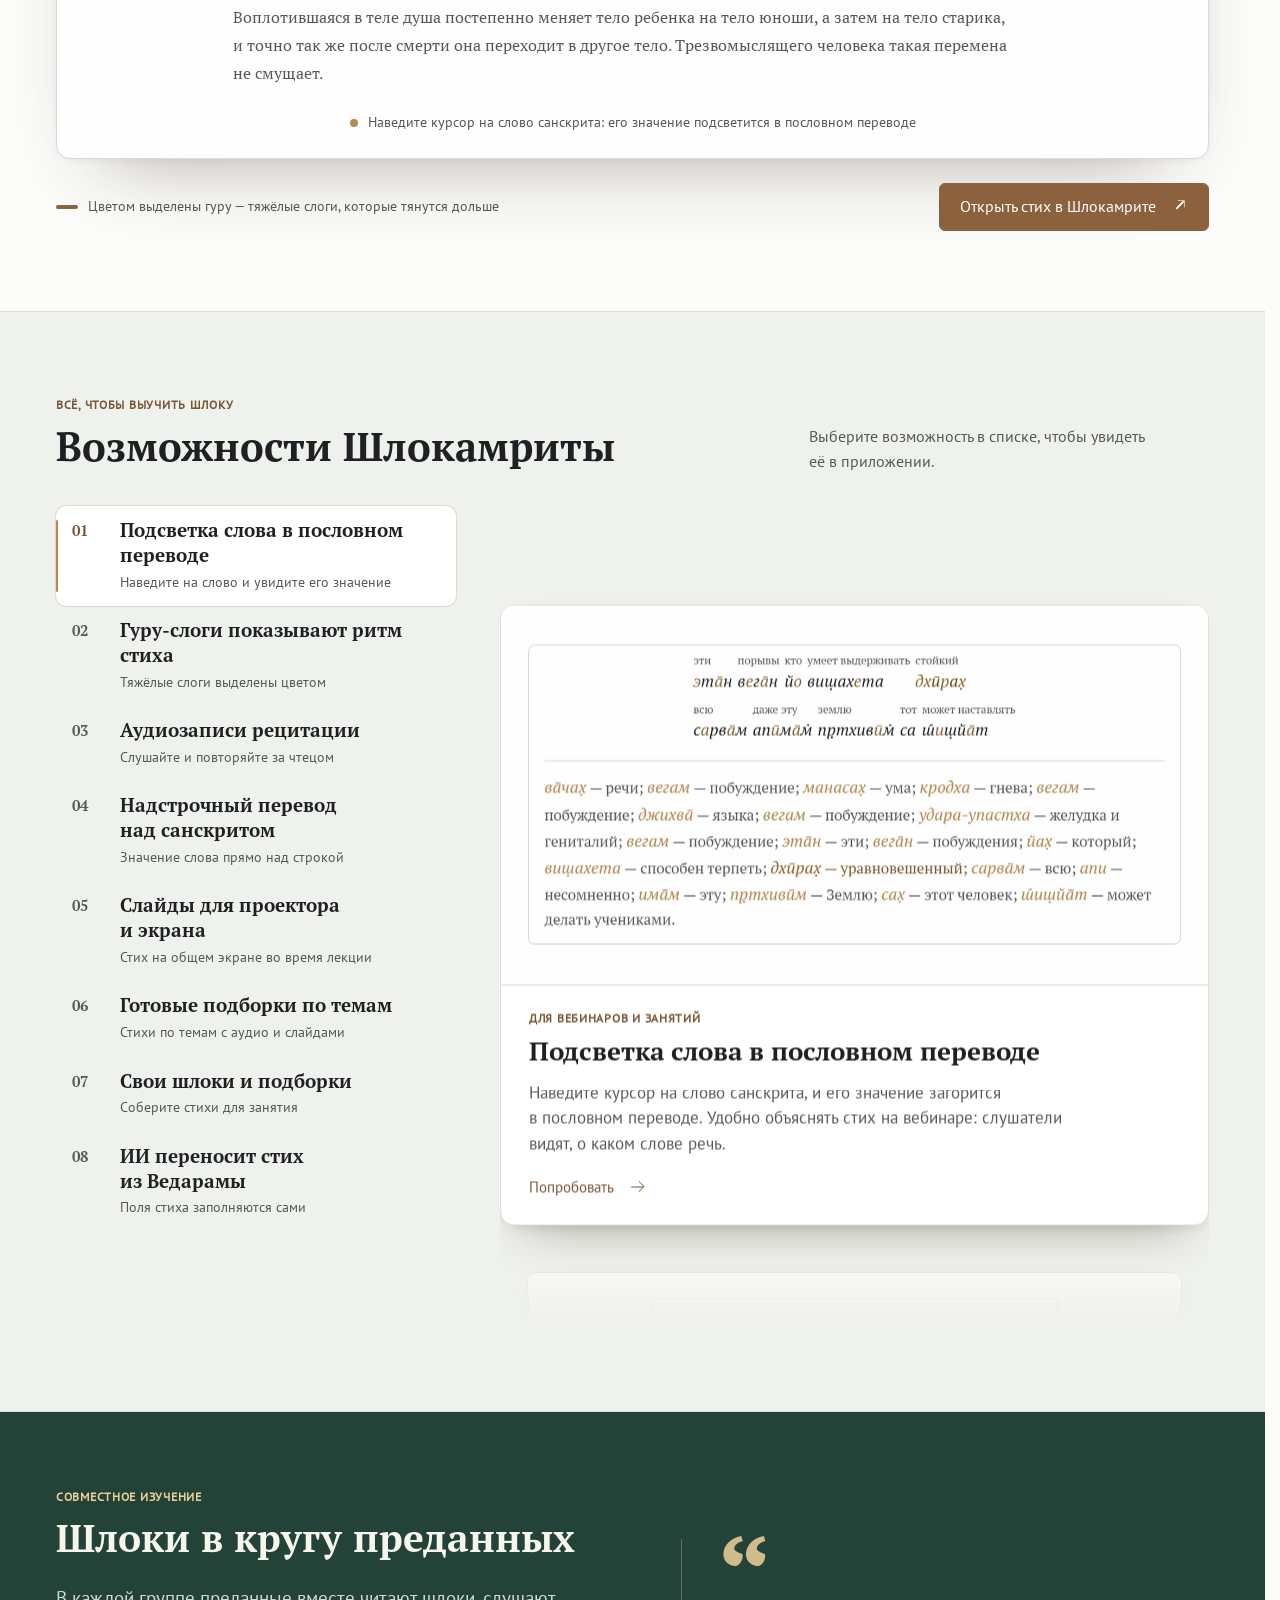
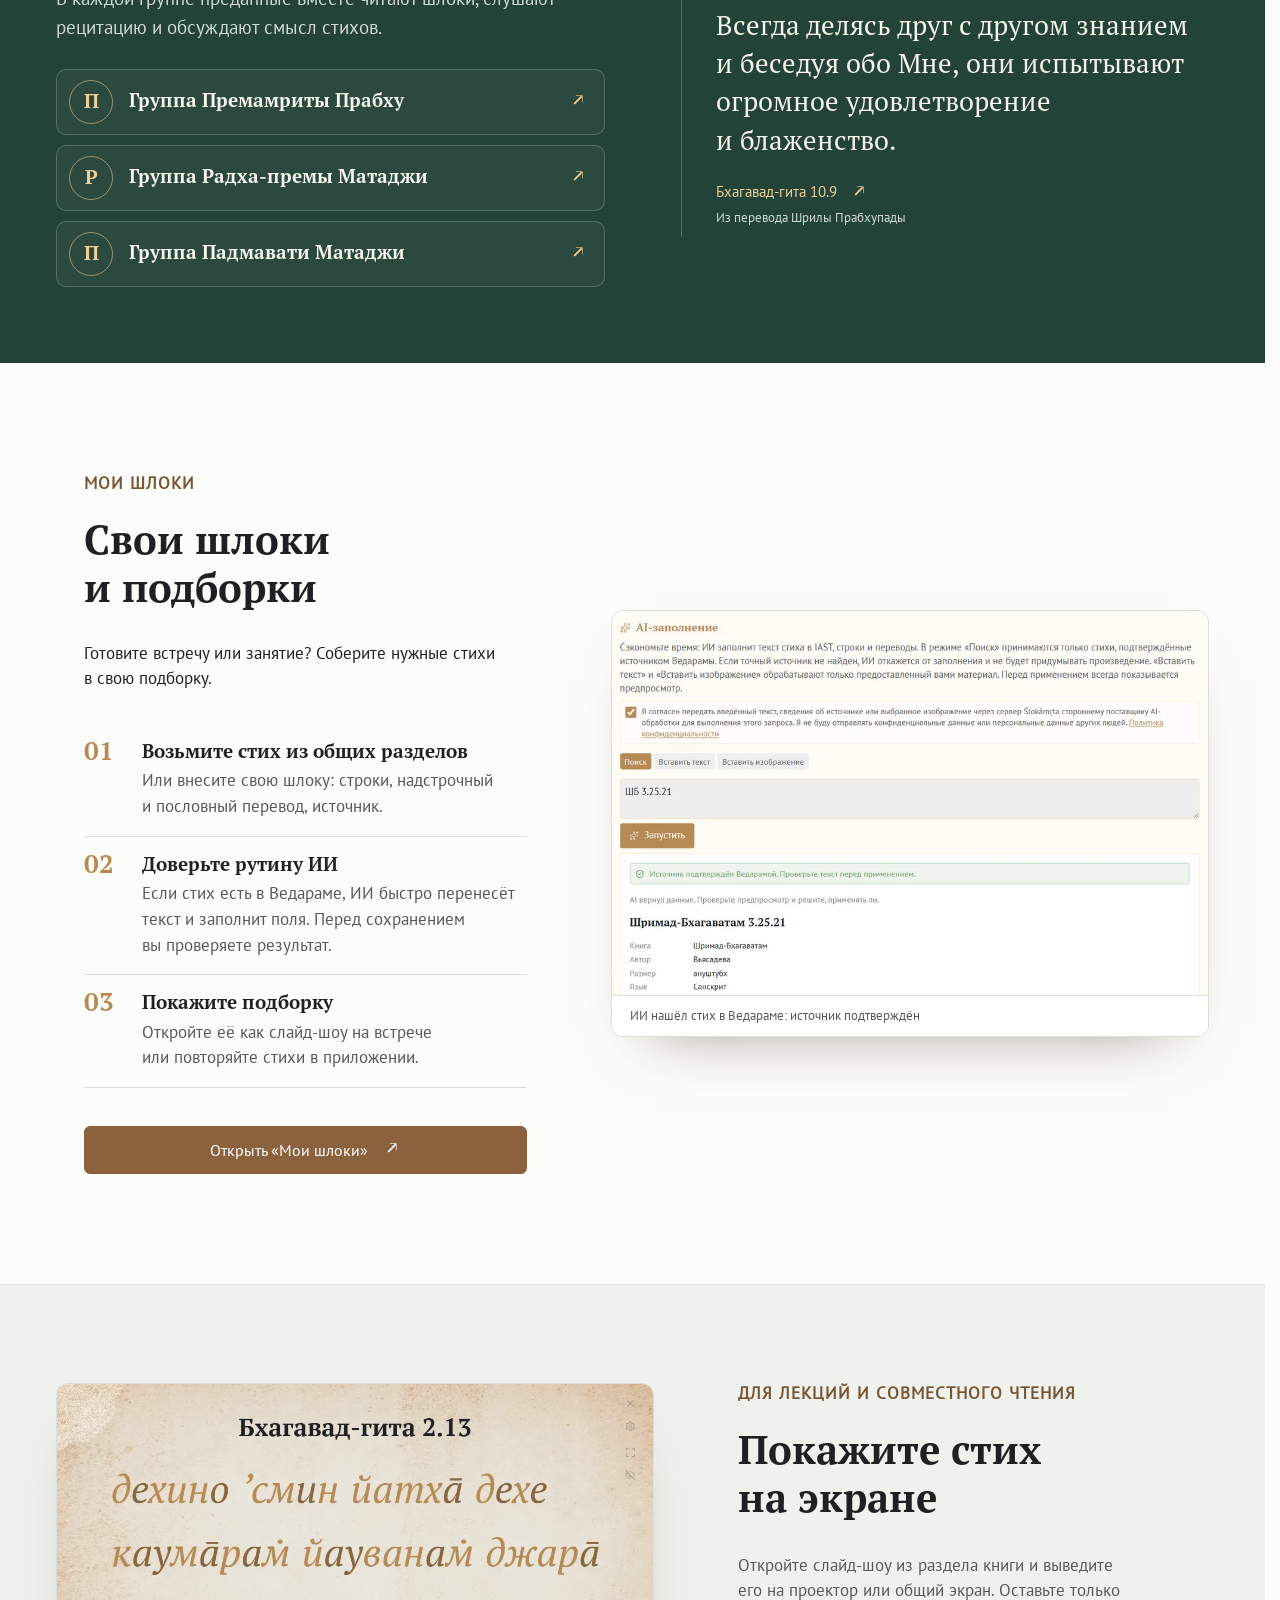
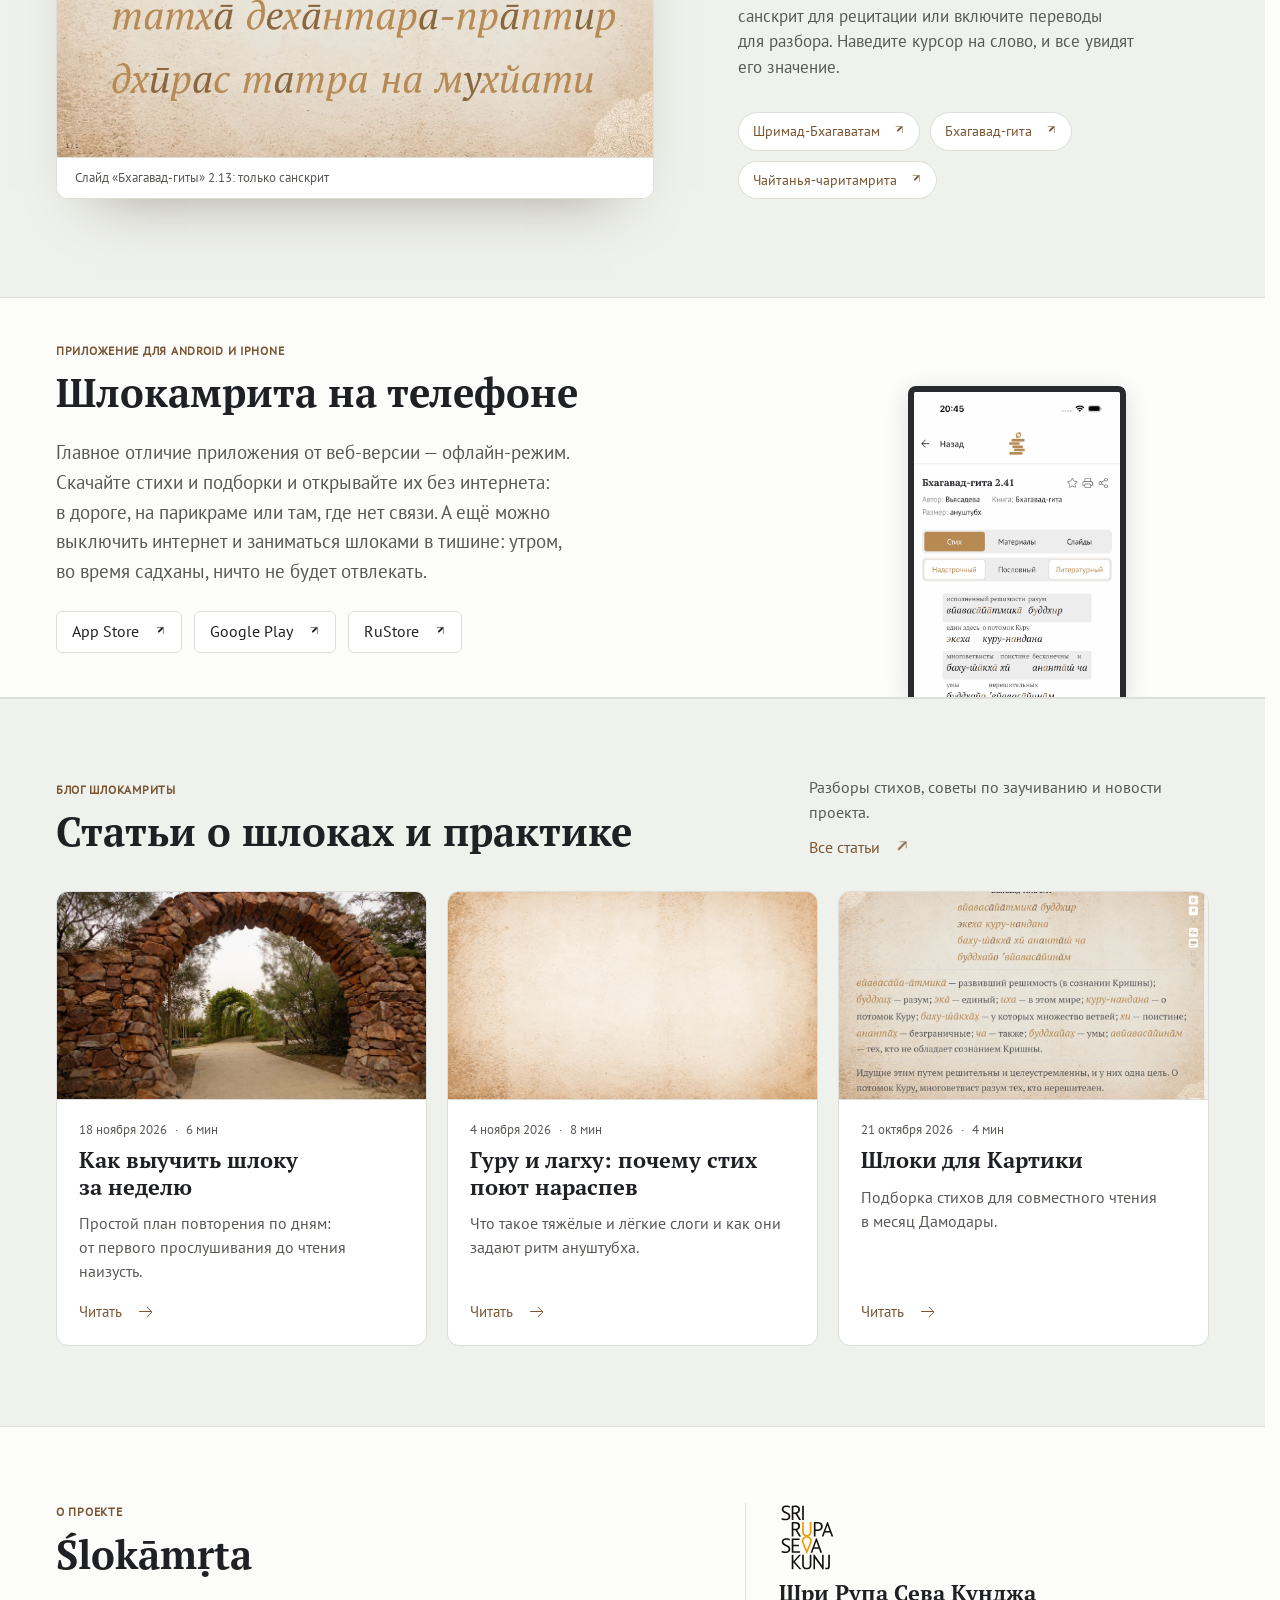
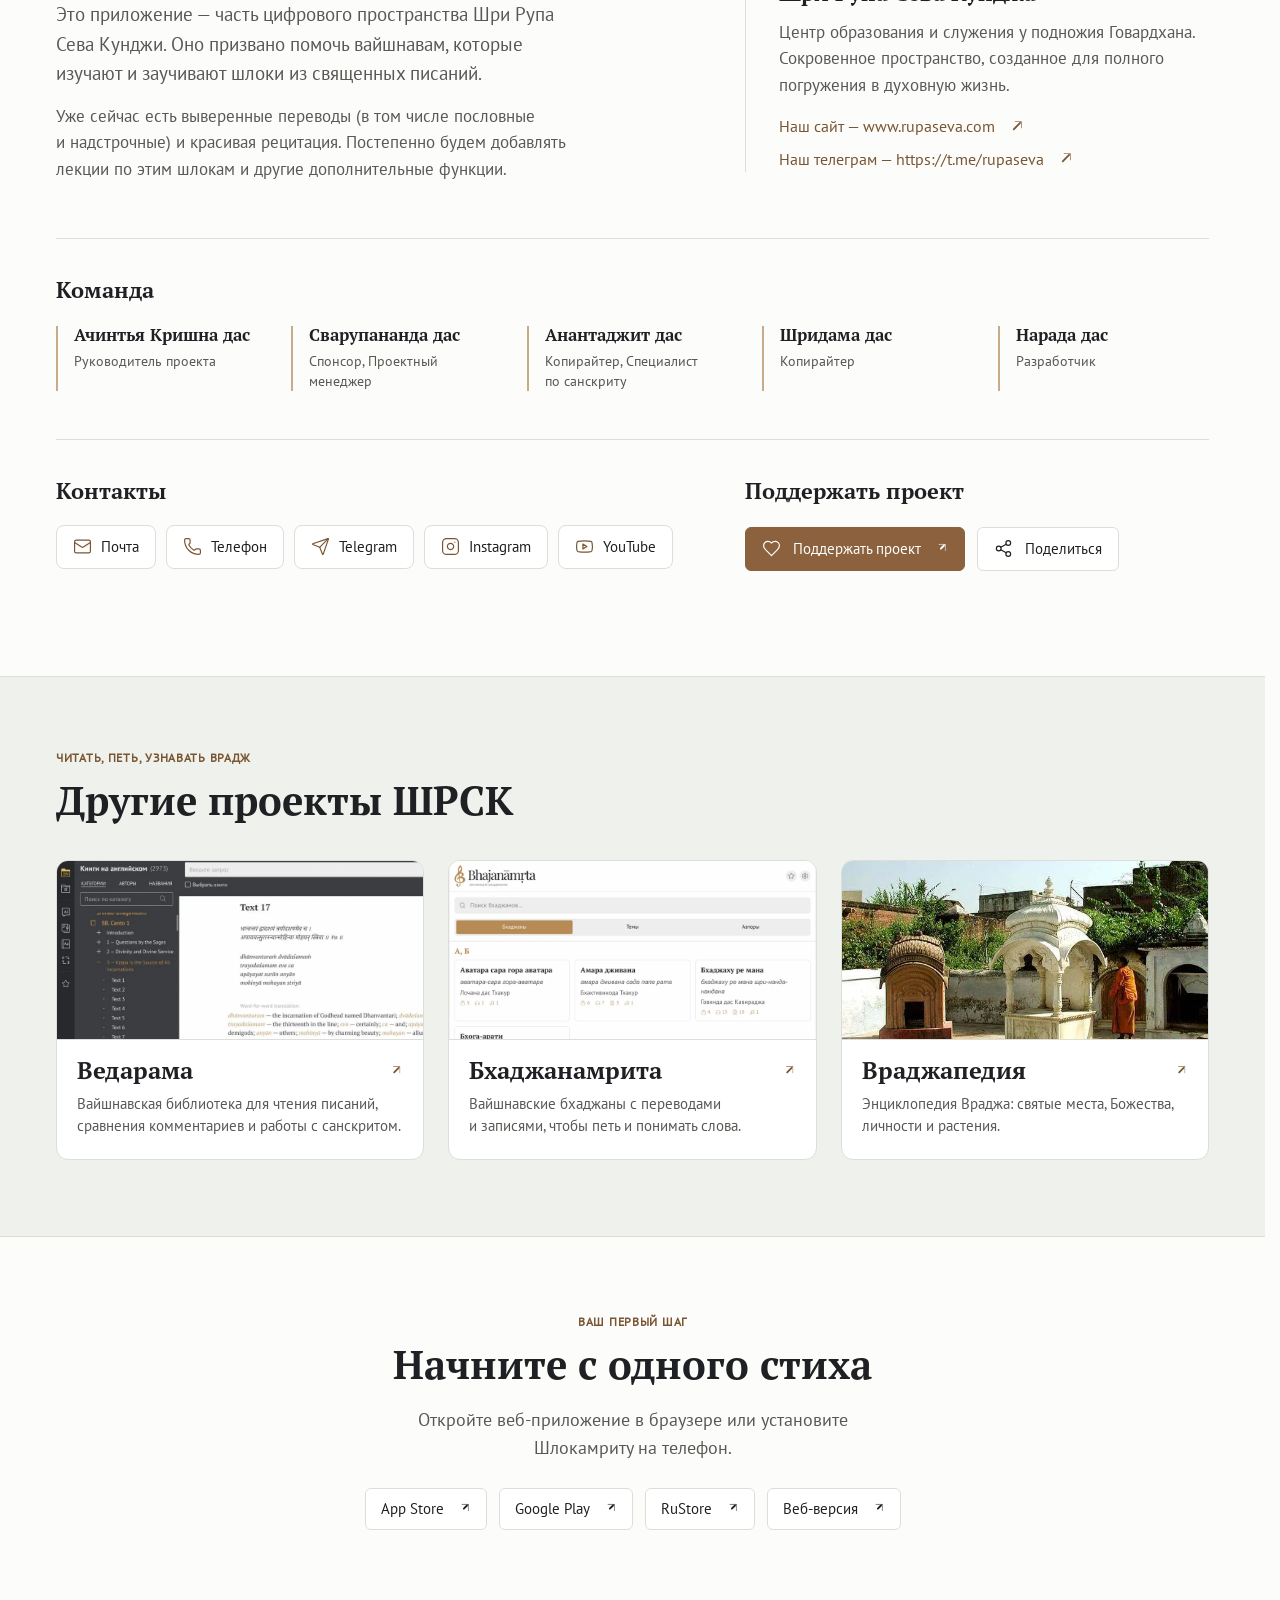
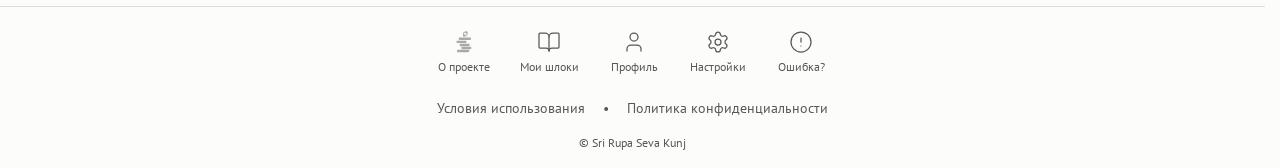
==== commit baa9da39: "Drum jumps play as one step; list back to fixed size; web version last in closing - A jump over seve" ====
--- a/index.html
+++ b/index.html
@@ -1,4 +1,4 @@
-<!DOCTYPE html><html lang="ru" data-theme="light"><head><meta charset="utf-8"><meta name="viewport" content="width=device-width,initial-scale=1"><meta name="robots" content="noindex,nofollow"><title>Шлокамрита — макет главной</title><link rel="icon" type="image/png" sizes="48x48" href="assets/favicon-48.png"><script>(function(){var q=new URLSearchParams(location.search).get('theme'),s=null;try{s=localStorage.getItem('slokamrita-landing-theme')}catch(e){}var t=q==='dark'||q==='light'?q:s==='dark'||s==='light'?s:matchMedia('(prefers-color-scheme: dark)').matches?'dark':'light';document.documentElement.dataset.theme=t})();</script><link rel="stylesheet" href="page.css?v=21"></head>
+<!DOCTYPE html><html lang="ru" data-theme="light"><head><meta charset="utf-8"><meta name="viewport" content="width=device-width,initial-scale=1"><meta name="robots" content="noindex,nofollow"><title>Шлокамрита — макет главной</title><link rel="icon" type="image/png" sizes="48x48" href="assets/favicon-48.png"><script>(function(){var q=new URLSearchParams(location.search).get('theme'),s=null;try{s=localStorage.getItem('slokamrita-landing-theme')}catch(e){}var t=q==='dark'||q==='light'?q:s==='dark'||s==='light'?s:matchMedia('(prefers-color-scheme: dark)').matches?'dark':'light';document.documentElement.dataset.theme=t})();</script><link rel="stylesheet" href="page.css?v=22"></head>
 <body>
 <header class="site-header"><div class="wrap header-row">
   <a href="#top" aria-label="Шлокамрита, главная"><img class="brand light" src="assets/brand-light.svg" alt="Шлокамрита"><img class="brand dark" src="assets/brand-dark.svg" alt="Шлокамрита"></a>
@@ -81,7 +81,7 @@
     <a class="project" href="https://bhajanamrita.com/"><div class="project-image"><img src="assets/bhajanamrita-reader.webp" alt="Каталог Бхаджанамриты" loading="lazy" width="960" height="468"></div><div class="project-copy"><h3>Бхаджанамрита</h3><span class="arr ext" aria-hidden="true"></span><p>Вайшнавские бхаджаны с&nbsp;переводами и&nbsp;записями, чтобы петь и&nbsp;понимать слова.</p></div></a>
     <a class="project" href="https://vrajapedia.com/places/radha-gokulananda"><div class="project-image"><img src="assets/radha-gokulananda.webp" alt="Двор храма Шри Радха-Гокулананды во Вриндаване" loading="lazy" width="597" height="444"></div><div class="project-copy"><h3>Враджапедия</h3><span class="arr ext" aria-hidden="true"></span><p>Энциклопедия Враджа: святые места, Божества, личности и&nbsp;растения.</p></div></a>
   </div></div></section>
-  <section class="closing"><div class="wrap"><p class="eyebrow">ВАШ ПЕРВЫЙ ШАГ</p><h2>Начните с&nbsp;одного стиха</h2><p class="closing-lead">Откройте веб-приложение в&nbsp;браузере или&nbsp;установите Шлокамриту на&nbsp;телефон.</p><div class="buttons"><a class="button primary" href="https://slokamrita.com/ru/"><span>Открыть веб-приложение</span><span class="arr ext" aria-hidden="true"></span></a></div><div class="buttons closing-stores"><a class="button" href="https://apps.apple.com/app/id6803114267"><span>App Store</span><span class="arr ext" aria-hidden="true"></span></a><a class="button" href="https://play.google.com/store/apps/details?id=com.slokamrita.app"><span>Google Play</span><span class="arr ext" aria-hidden="true"></span></a><a class="button" href="https://www.rustore.ru/catalog/app/com.slokamrita.app"><span>RuStore</span><span class="arr ext" aria-hidden="true"></span></a></div></div></section>
+  <section class="closing"><div class="wrap"><p class="eyebrow">ВАШ ПЕРВЫЙ ШАГ</p><h2>Начните с&nbsp;одного стиха</h2><p class="closing-lead">Откройте веб-приложение в&nbsp;браузере или&nbsp;установите Шлокамриту на&nbsp;телефон.</p><div class="buttons closing-stores"><a class="button" href="https://apps.apple.com/app/id6803114267"><span>App Store</span><span class="arr ext" aria-hidden="true"></span></a><a class="button" href="https://play.google.com/store/apps/details?id=com.slokamrita.app"><span>Google Play</span><span class="arr ext" aria-hidden="true"></span></a><a class="button" href="https://www.rustore.ru/catalog/app/com.slokamrita.app"><span>RuStore</span><span class="arr ext" aria-hidden="true"></span></a><a class="button" href="https://slokamrita.com/ru/"><span>Веб-версия</span><span class="arr ext" aria-hidden="true"></span></a></div></div></section>
 </main>
 <footer class="site-footer"><div class="wrap footer-row">
   <nav class="footer-actions" aria-label="Навигация в подвале">
@@ -94,6 +94,6 @@
   <nav class="footer-legal" aria-label="Правовая информация"><a href="https://slokamrita.com/ru/terms/">Условия использования</a><span aria-hidden="true">•</span><a href="https://slokamrita.com/ru/privacy/">Политика конфиденциальности</a></nav>
   <p class="footer-copyright">© Sri Rupa Seva Kunj</p>
 </div></footer>
-<script src="slideshow/verse-2-13.js?v=1"></script><script src="page.js?v=21"></script>
+<script src="slideshow/verse-2-13.js?v=1"></script><script src="page.js?v=22"></script>
 
 </body></html>
--- a/page.css
+++ b/page.css
@@ -256,23 +256,6 @@
 .feature-toggle[aria-expanded=true]{background:var(--raised);box-shadow:0 1px 2px rgba(0,0,0,.04),0 0 0 1px var(--line)}
 .feature-toggle[aria-expanded=true]::before{transform:scaleY(1)}
 .feature-toggle[aria-expanded=true] .feature-num{color:var(--accent)}
-/* Wider screens: the chosen entry, and the one under the pointer, grow; the rest of the list moves to make room. */
-@media(min-width:761px){
-  .feature-toggle{transition:background-color .45s var(--ease),box-shadow .45s var(--ease),padding .45s var(--ease)}
-  .feature-title{transition:font-size .45s var(--ease)}
-  .feature-brief{transition:font-size .45s var(--ease)}
-  .feature-num{transition:color .4s var(--ease),font-size .45s var(--ease)}
-  .feature-toggle[aria-expanded=true]{padding-block:22px}
-  .feature-toggle[aria-expanded=true] .feature-title{font-size:23px}
-  .feature-toggle[aria-expanded=true] .feature-brief{font-size:15.5px}
-  .feature-toggle[aria-expanded=true] .feature-num{font-size:17px}
-}
-@media(min-width:761px) and (hover:hover) and (pointer:fine){
-  .feature-toggle:hover{padding-block:22px}
-  .feature-toggle:hover .feature-title{font-size:23px}
-  .feature-toggle:hover .feature-brief{font-size:15.5px}
-  .feature-toggle:hover .feature-num{font-size:17px}
-}
 .feature-toggle:focus-visible{outline:2px solid var(--gold);outline-offset:2px}
 .tile-chevron{display:none}
 .feature-panel{display:flex;flex-direction:column;border:1px solid var(--line);border-radius:14px;background:var(--raised);overflow:hidden;box-shadow:var(--shadow-lift)}
@@ -443,7 +426,7 @@
 .closing{text-align:center;padding-block:76px;background:var(--page)}
 .closing .buttons{justify-content:center;margin-top:24px}
 .closing-lead{max-width:520px;margin:14px auto 0;font-size:18px}
-.closing .closing-stores{margin-top:12px}
+.closing .closing-stores{margin-top:26px}
 .closing-stores .button{min-height:42px;padding:9px 15px;font-size:15px}
 .closing-stores .arr{width:15px}
 .team-note{margin-top:16px;max-width:620px;font-size:16px}
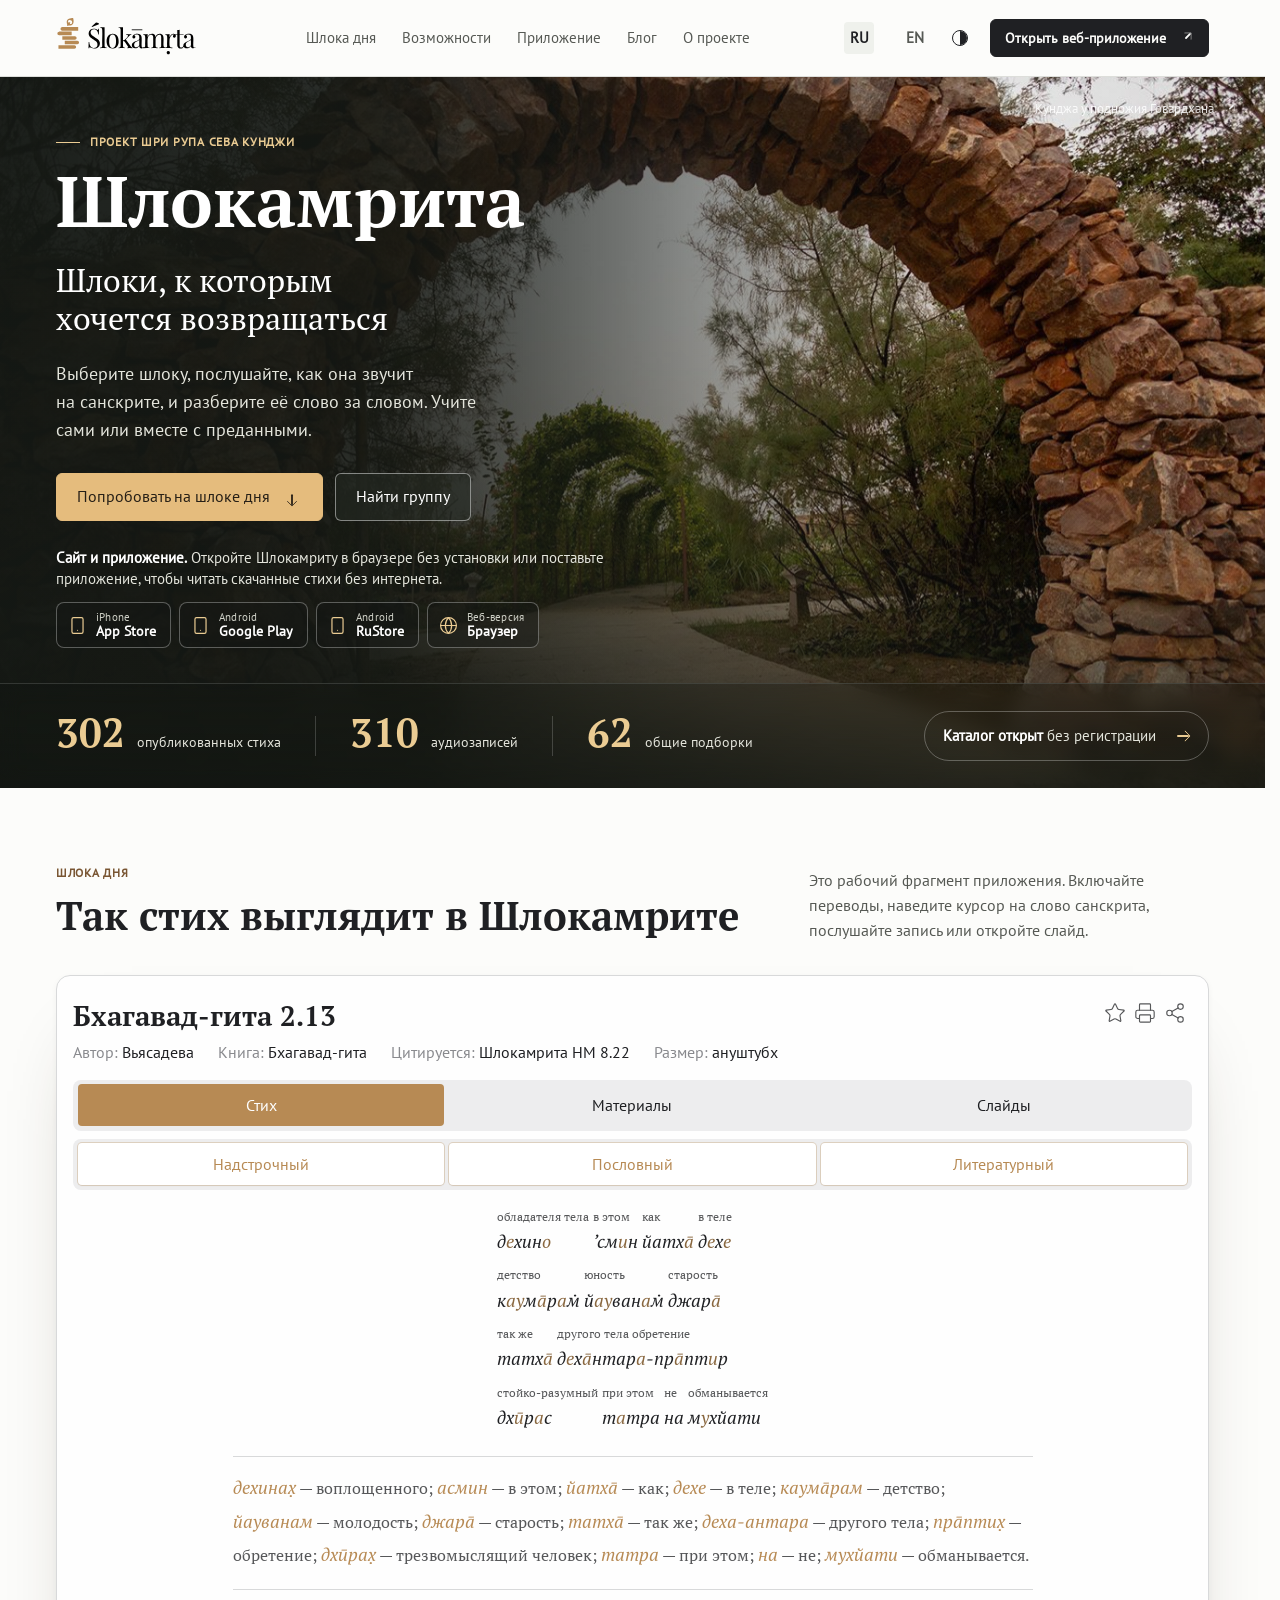
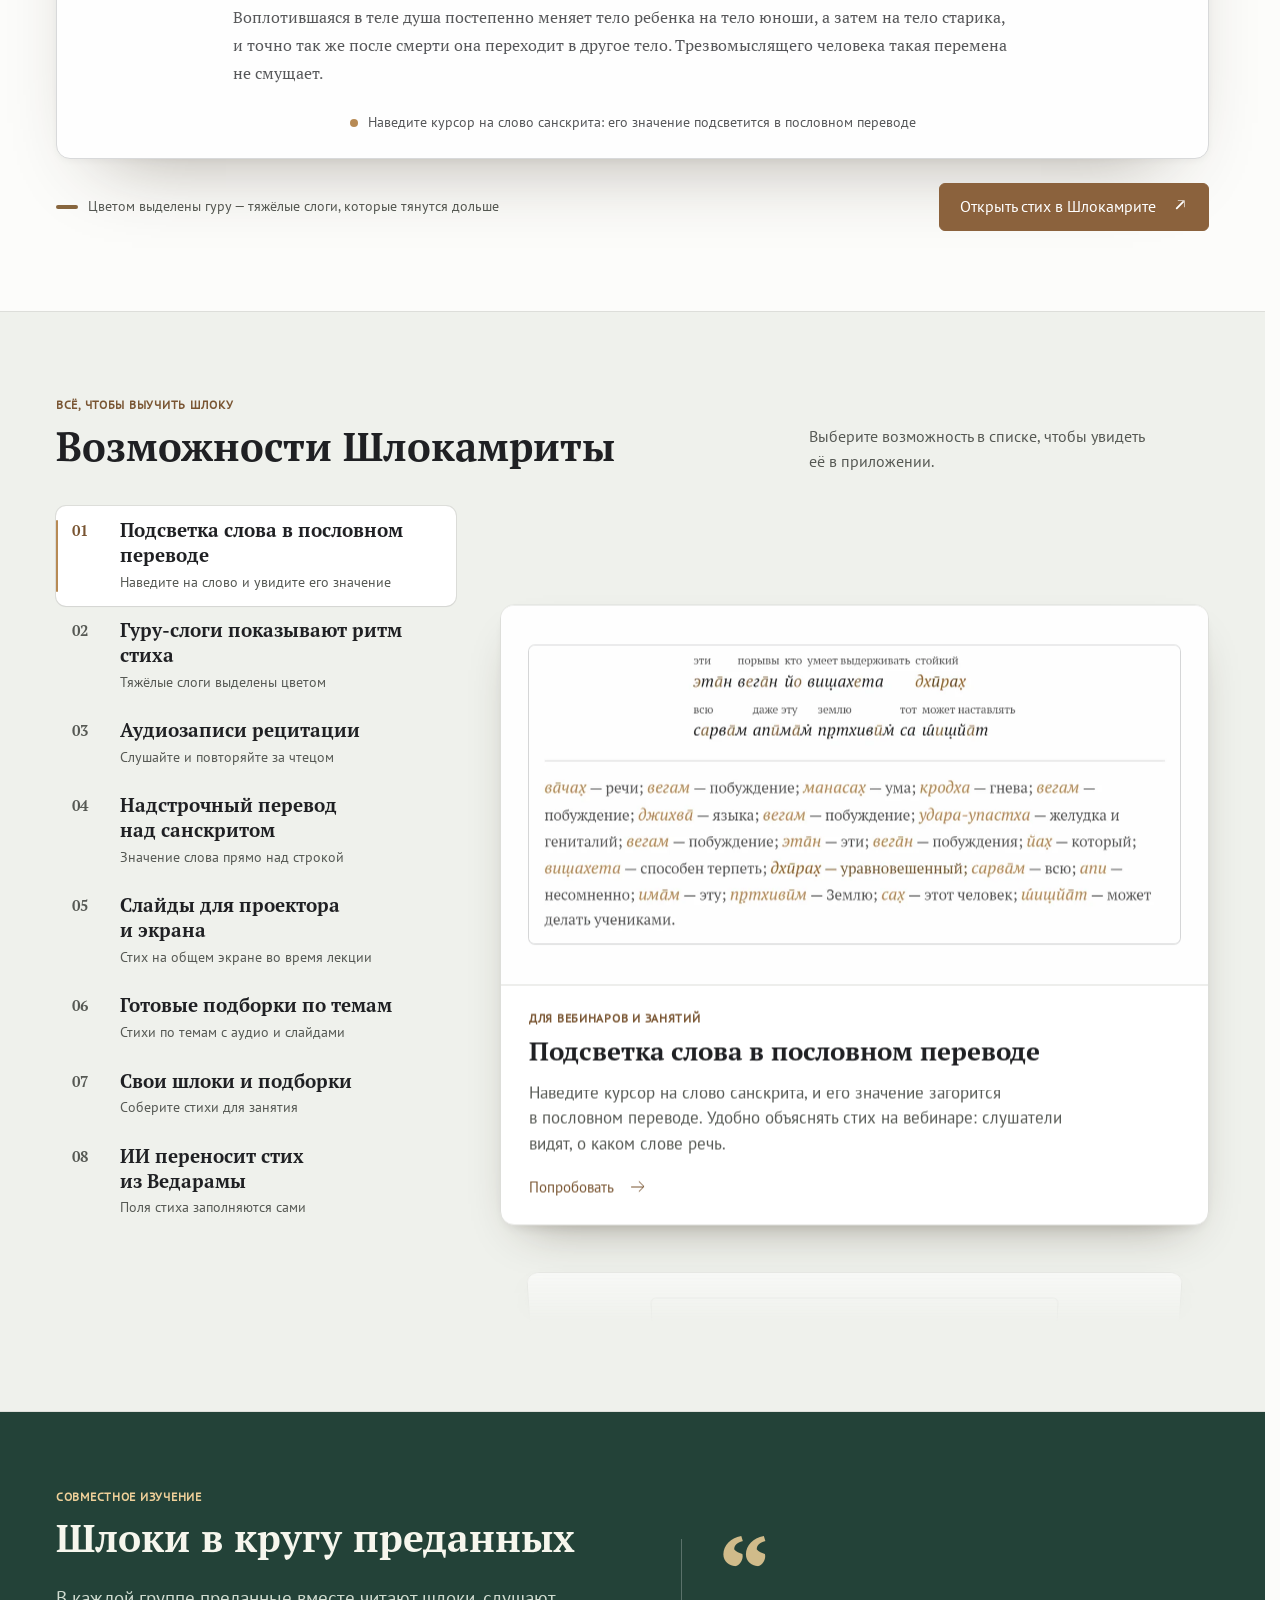
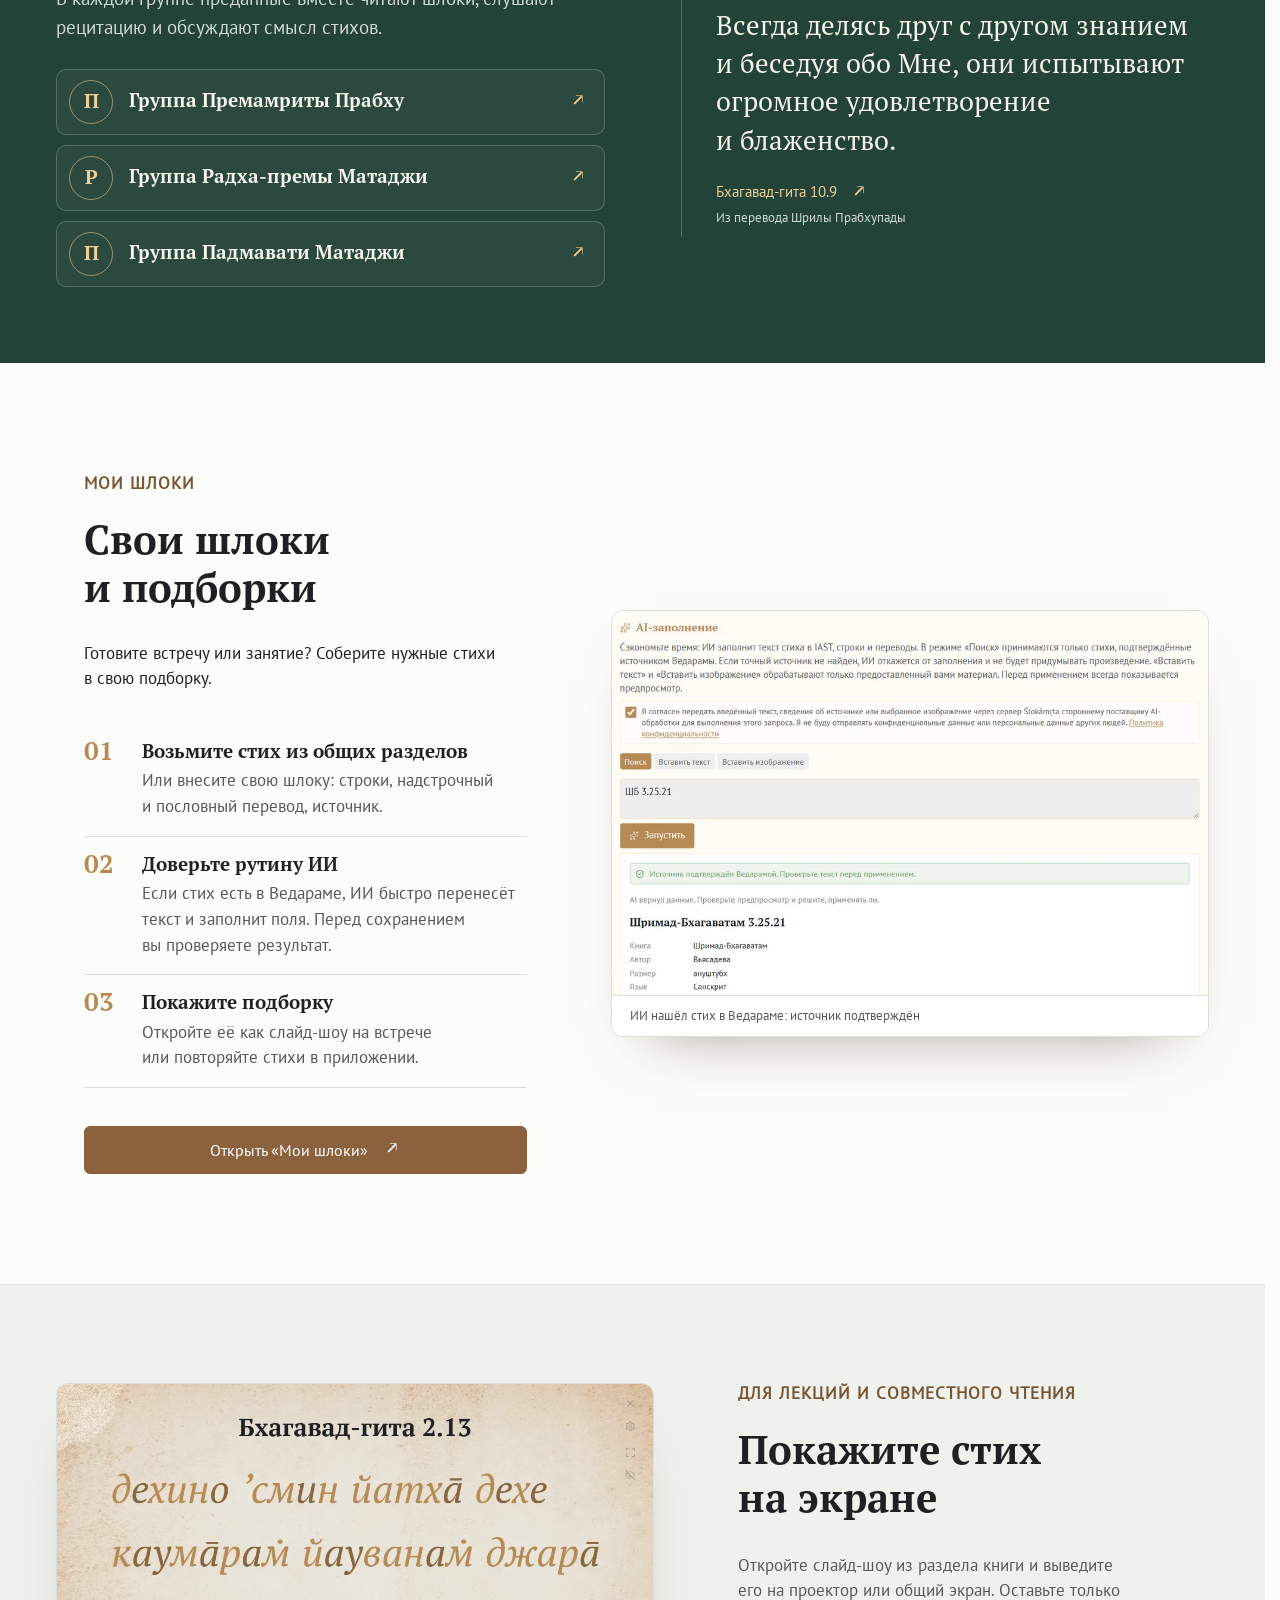
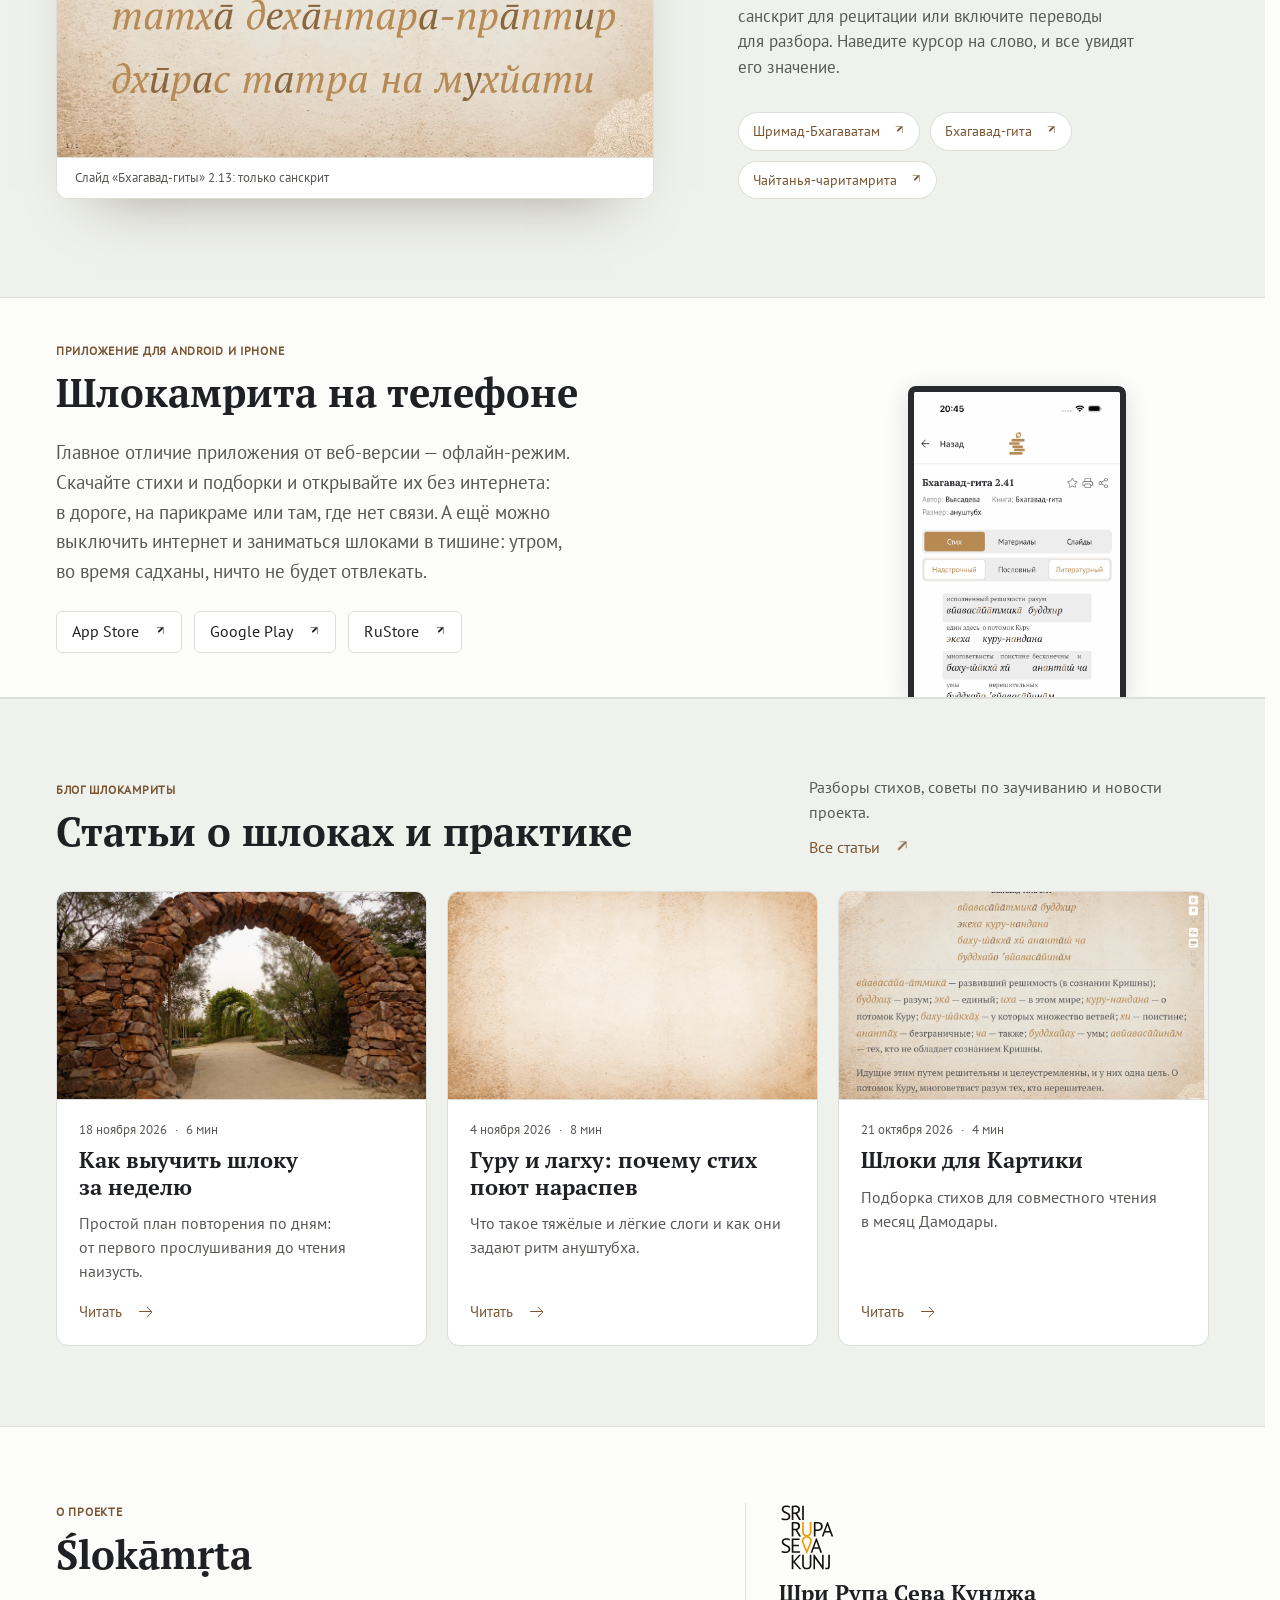
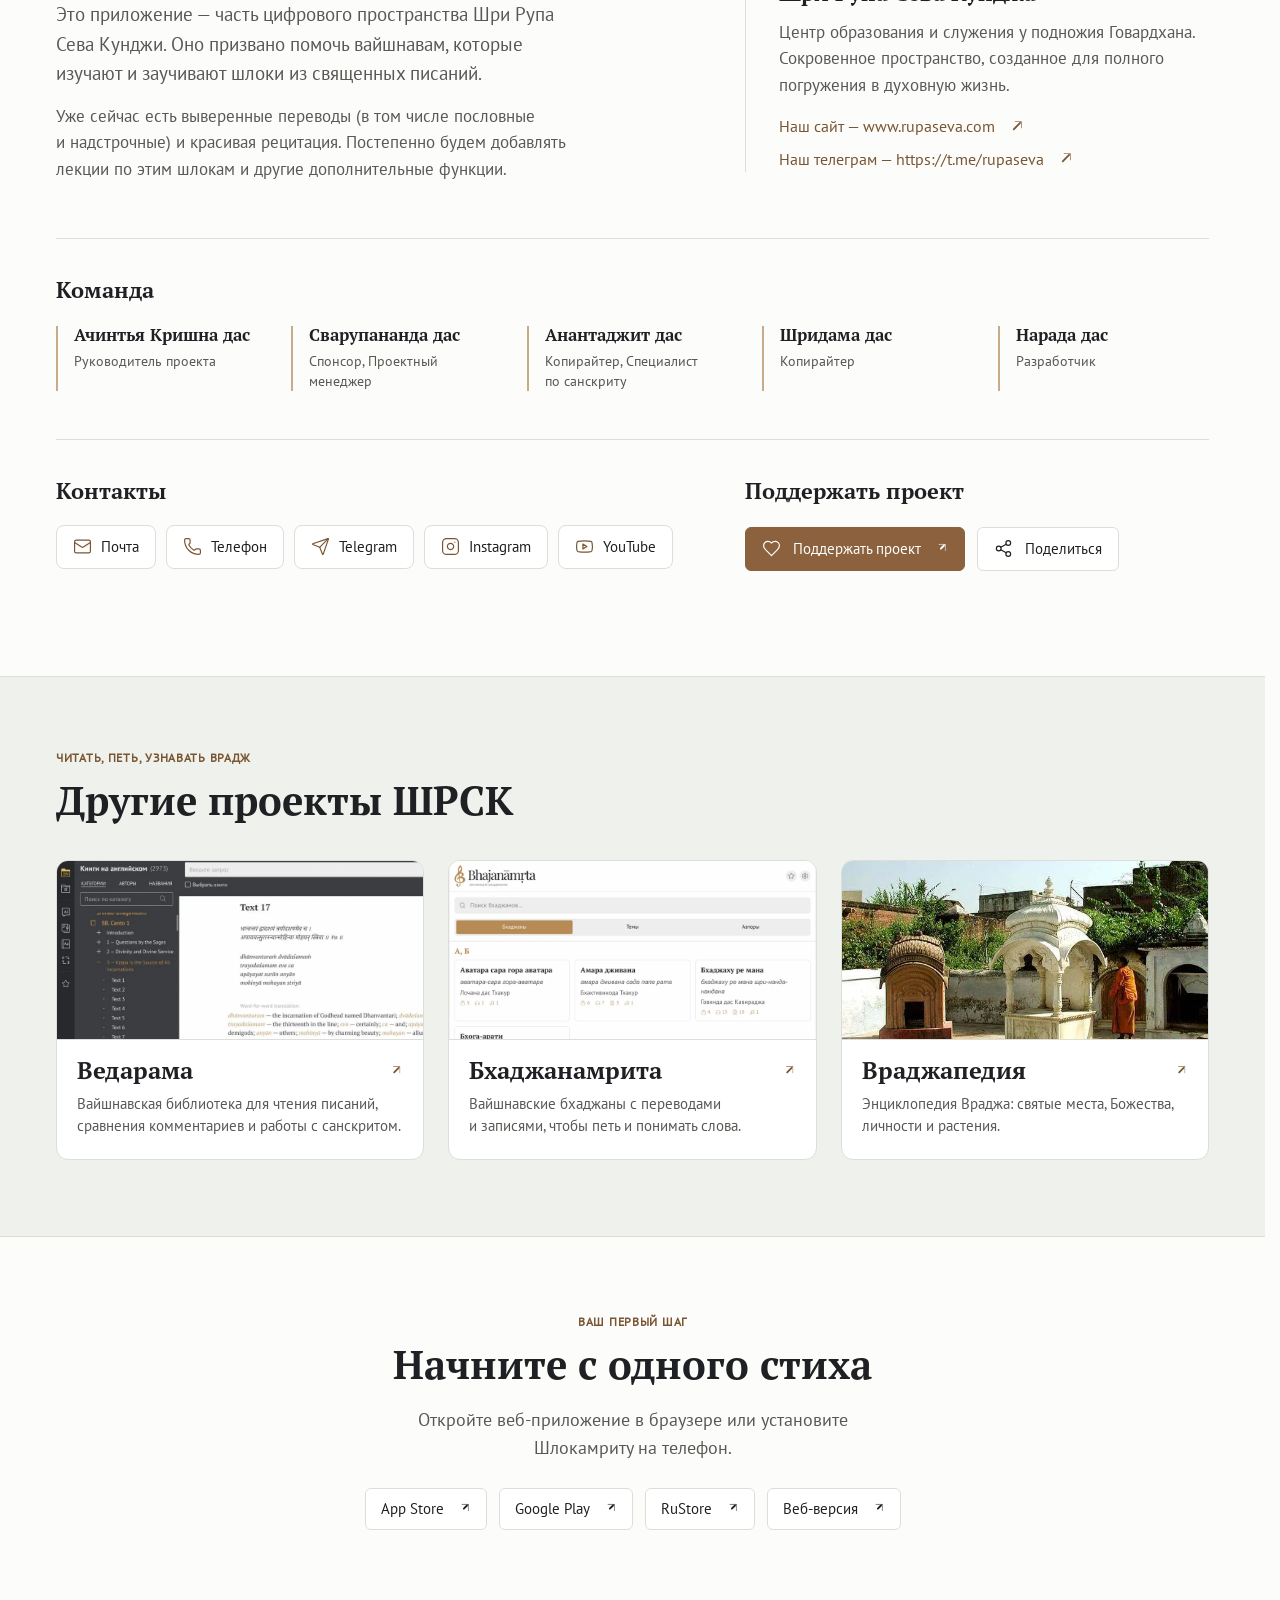
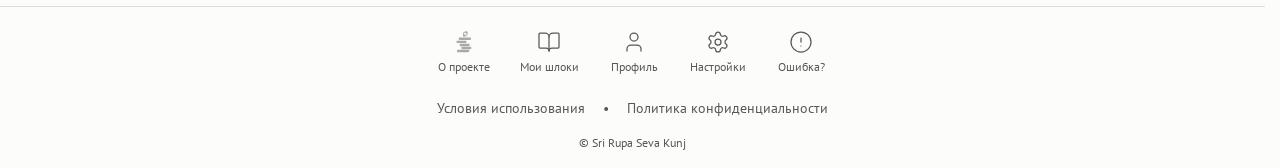
==== commit 9c52a0c3: "Desktop entrance animations, feature shots load up front, drum shadows uncut - Feature screenshots (" ====
--- a/index.html
+++ b/index.html
@@ -1,4 +1,4 @@
-<!DOCTYPE html><html lang="ru" data-theme="light"><head><meta charset="utf-8"><meta name="viewport" content="width=device-width,initial-scale=1"><meta name="robots" content="noindex,nofollow"><title>Шлокамрита — макет главной</title><link rel="icon" type="image/png" sizes="48x48" href="assets/favicon-48.png"><script>(function(){var q=new URLSearchParams(location.search).get('theme'),s=null;try{s=localStorage.getItem('slokamrita-landing-theme')}catch(e){}var t=q==='dark'||q==='light'?q:s==='dark'||s==='light'?s:matchMedia('(prefers-color-scheme: dark)').matches?'dark':'light';document.documentElement.dataset.theme=t})();</script><link rel="stylesheet" href="page.css?v=22"></head>
+<!DOCTYPE html><html lang="ru" data-theme="light"><head><meta charset="utf-8"><meta name="viewport" content="width=device-width,initial-scale=1"><meta name="robots" content="noindex,nofollow"><title>Шлокамрита — макет главной</title><link rel="icon" type="image/png" sizes="48x48" href="assets/favicon-48.png"><script>(function(){var q=new URLSearchParams(location.search).get('theme'),s=null;try{s=localStorage.getItem('slokamrita-landing-theme')}catch(e){}var t=q==='dark'||q==='light'?q:s==='dark'||s==='light'?s:matchMedia('(prefers-color-scheme: dark)').matches?'dark':'light';document.documentElement.dataset.theme=t;if(matchMedia('(min-width: 761px)').matches&&!matchMedia('(prefers-reduced-motion: reduce)').matches)document.documentElement.classList.add('reveal-on')})();</script><link rel="stylesheet" href="page.css?v=23"></head>
 <body>
 <header class="site-header"><div class="wrap header-row">
   <a href="#top" aria-label="Шлокамрита, главная"><img class="brand light" src="assets/brand-light.svg" alt="Шлокамрита"><img class="brand dark" src="assets/brand-dark.svg" alt="Шлокамрита"></a>
@@ -94,6 +94,6 @@
   <nav class="footer-legal" aria-label="Правовая информация"><a href="https://slokamrita.com/ru/terms/">Условия использования</a><span aria-hidden="true">•</span><a href="https://slokamrita.com/ru/privacy/">Политика конфиденциальности</a></nav>
   <p class="footer-copyright">© Sri Rupa Seva Kunj</p>
 </div></footer>
-<script src="slideshow/verse-2-13.js?v=1"></script><script src="page.js?v=22"></script>
+<script src="slideshow/verse-2-13.js?v=1"></script><script src="page.js?v=23"></script>
 
 </body></html>
--- a/page.css
+++ b/page.css
@@ -259,12 +259,13 @@
 .feature-toggle:focus-visible{outline:2px solid var(--gold);outline-offset:2px}
 .tile-chevron{display:none}
 .feature-panel{display:flex;flex-direction:column;border:1px solid var(--line);border-radius:14px;background:var(--raised);overflow:hidden;box-shadow:var(--shadow-lift)}
-/* The drum: the cards turn on a cylinder; the ones above and below stay in sight, smaller and tilted,
+/* The drum reaches 48px past its column on both sides so the cards' shadows are not cut off by its mask.
+   The drum: the cards turn on a cylinder; the ones above and below stay in sight, smaller and tilted,
    and fade out through the soft top and bottom edges of the window. */
-.feature-drum{position:sticky;top:72px;height:var(--drum-h,760px);perspective:1500px;perspective-origin:50% 50%;
+.feature-drum{position:sticky;top:72px;height:var(--drum-h,760px);margin-inline:-48px;perspective:1500px;perspective-origin:50% 50%;
   -webkit-mask-image:linear-gradient(to bottom,transparent 0,#000 var(--drum-fade,110px),#000 calc(100% - var(--drum-fade,110px)),transparent 100%);
           mask-image:linear-gradient(to bottom,transparent 0,#000 var(--drum-fade,110px),#000 calc(100% - var(--drum-fade,110px)),transparent 100%)}
-.feature-drum .feature-panel{position:absolute;left:0;right:0;top:50%;height:var(--card-h,auto);transform-origin:50% 50%;backface-visibility:hidden;will-change:transform,opacity;
+.feature-drum .feature-panel{position:absolute;left:48px;right:48px;top:50%;height:var(--card-h,auto);transform-origin:50% 50%;backface-visibility:hidden;will-change:transform,opacity;
   transition:transform .95s cubic-bezier(.22,.8,.24,1),opacity .95s cubic-bezier(.22,.8,.24,1),box-shadow .6s var(--ease)}
 .feature-drum .feature-panel:not(.is-current){cursor:pointer;box-shadow:0 10px 30px -18px rgba(0,0,0,.35)}
 .feature-drum .feature-panel:not(.is-current) *{pointer-events:none}
@@ -580,3 +581,24 @@
 /* "Hover over a word" on screens with a mouse, "tap a word" on phones and touch screens. */
 .on-touch{display:none}
 @media(max-width:760px),(hover:none){.on-pointer{display:none}.on-touch{display:inline}}
+
+/* ---------- Desktop: parts of the page slide in as they come into view ---------- */
+/* The hero rises line by line on load; the rest is marked by page.js and revealed on scroll. */
+@keyframes reveal-rise{from{opacity:0;transform:translateY(26px)}to{opacity:1;transform:none}}
+html.reveal-on .hero-inner>*,html.reveal-on .hero-stats-row dl>div{animation:reveal-rise 1s cubic-bezier(.2,.7,.2,1) both}
+html.reveal-on .hero-inner>:nth-child(2){animation-delay:.08s}
+html.reveal-on .hero-inner>:nth-child(3){animation-delay:.16s}
+html.reveal-on .hero-inner>:nth-child(4){animation-delay:.24s}
+html.reveal-on .hero-inner>:nth-child(5){animation-delay:.32s}
+html.reveal-on .hero-inner>:nth-child(6){animation-delay:.4s}
+html.reveal-on .hero-inner>:nth-child(n+7){animation-delay:.48s}
+html.reveal-on .hero-stats-row dl>div{animation-delay:.5s}
+html.reveal-on .hero-stats-row dl>div:nth-child(2){animation-delay:.6s}
+html.reveal-on .hero-stats-row dl>div:nth-child(3){animation-delay:.7s}
+body{overflow-x:clip}
+html.reveal-on [data-reveal]{transition:opacity .95s cubic-bezier(.2,.7,.2,1),transform 1.1s cubic-bezier(.2,.7,.2,1);transition-delay:var(--reveal-delay,0s)}
+html.reveal-on [data-reveal]:not(.is-revealed){opacity:0}
+html.reveal-on [data-reveal=up]:not(.is-revealed){transform:translateY(34px)}
+html.reveal-on [data-reveal=left]:not(.is-revealed){transform:translateX(-44px)}
+html.reveal-on [data-reveal=right]:not(.is-revealed){transform:translateX(44px)}
+html.reveal-on [data-reveal=zoom]:not(.is-revealed){transform:translateY(24px) scale(.965)}
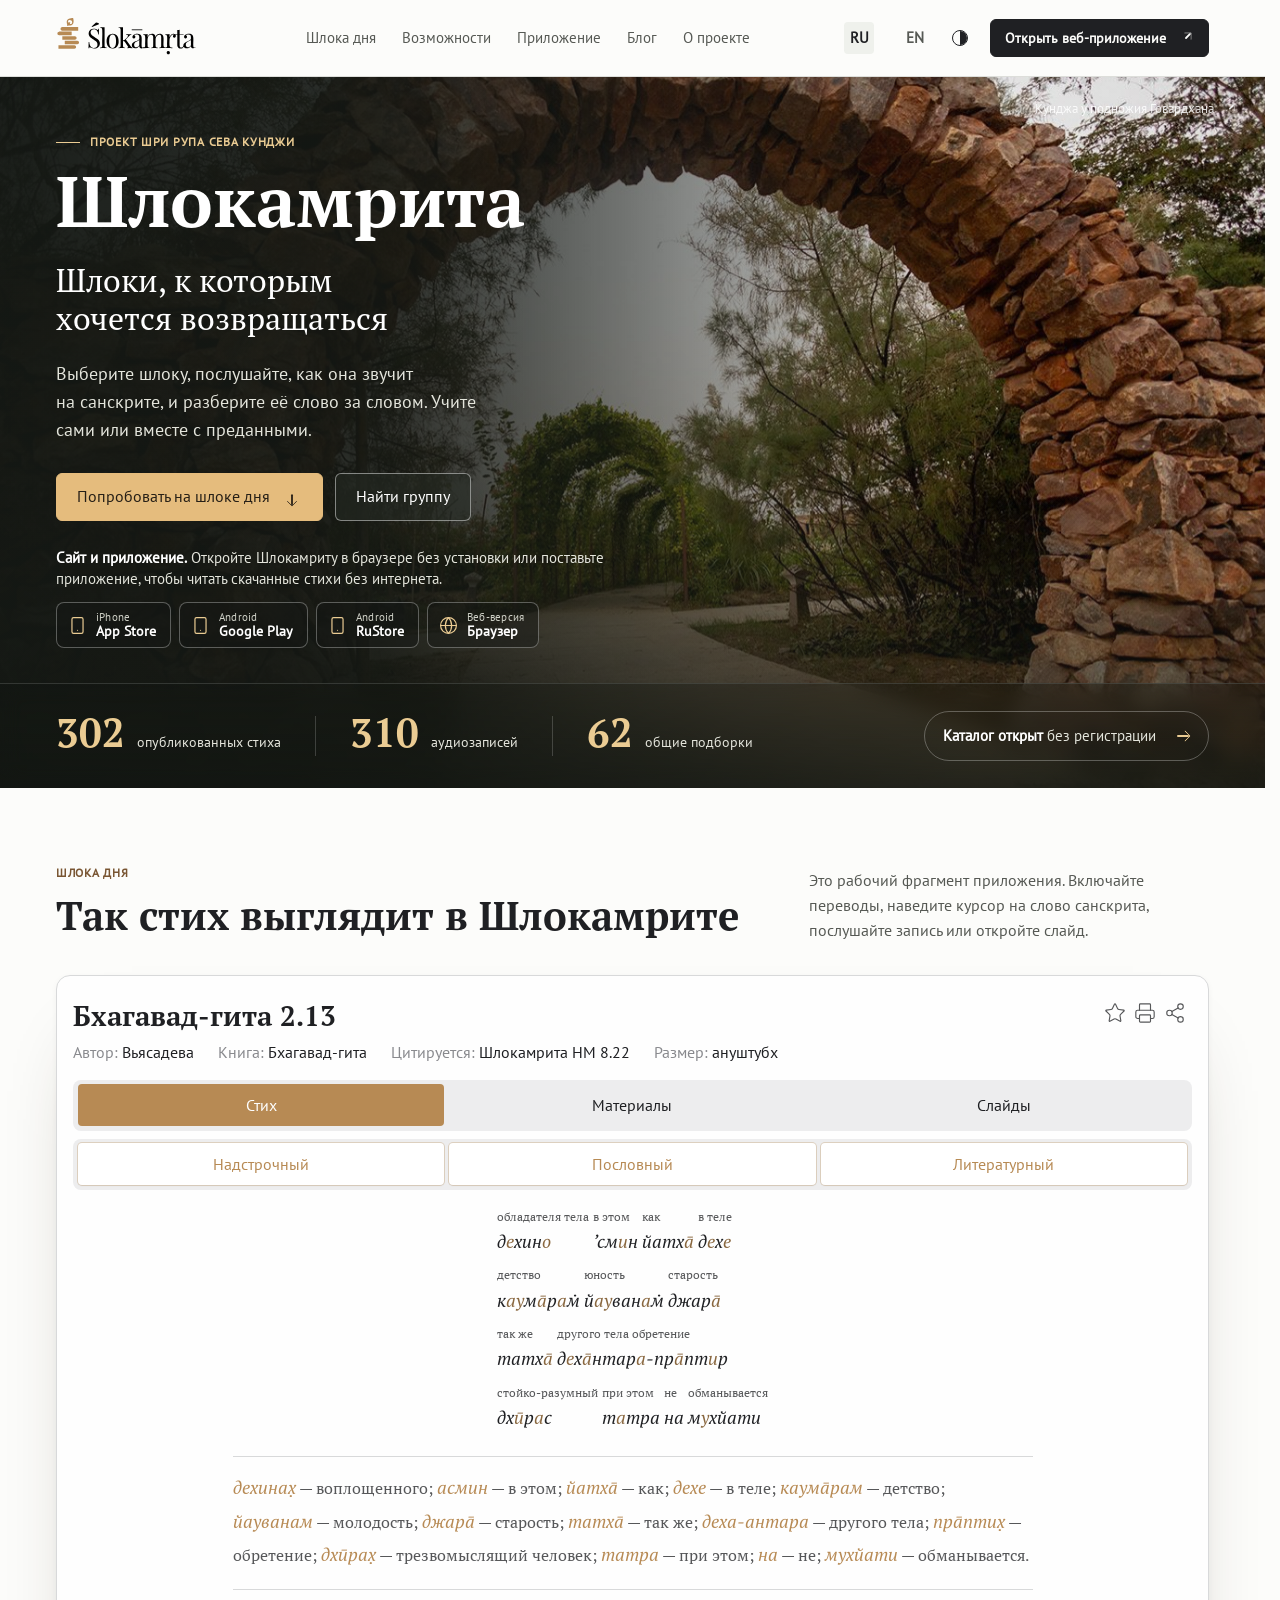
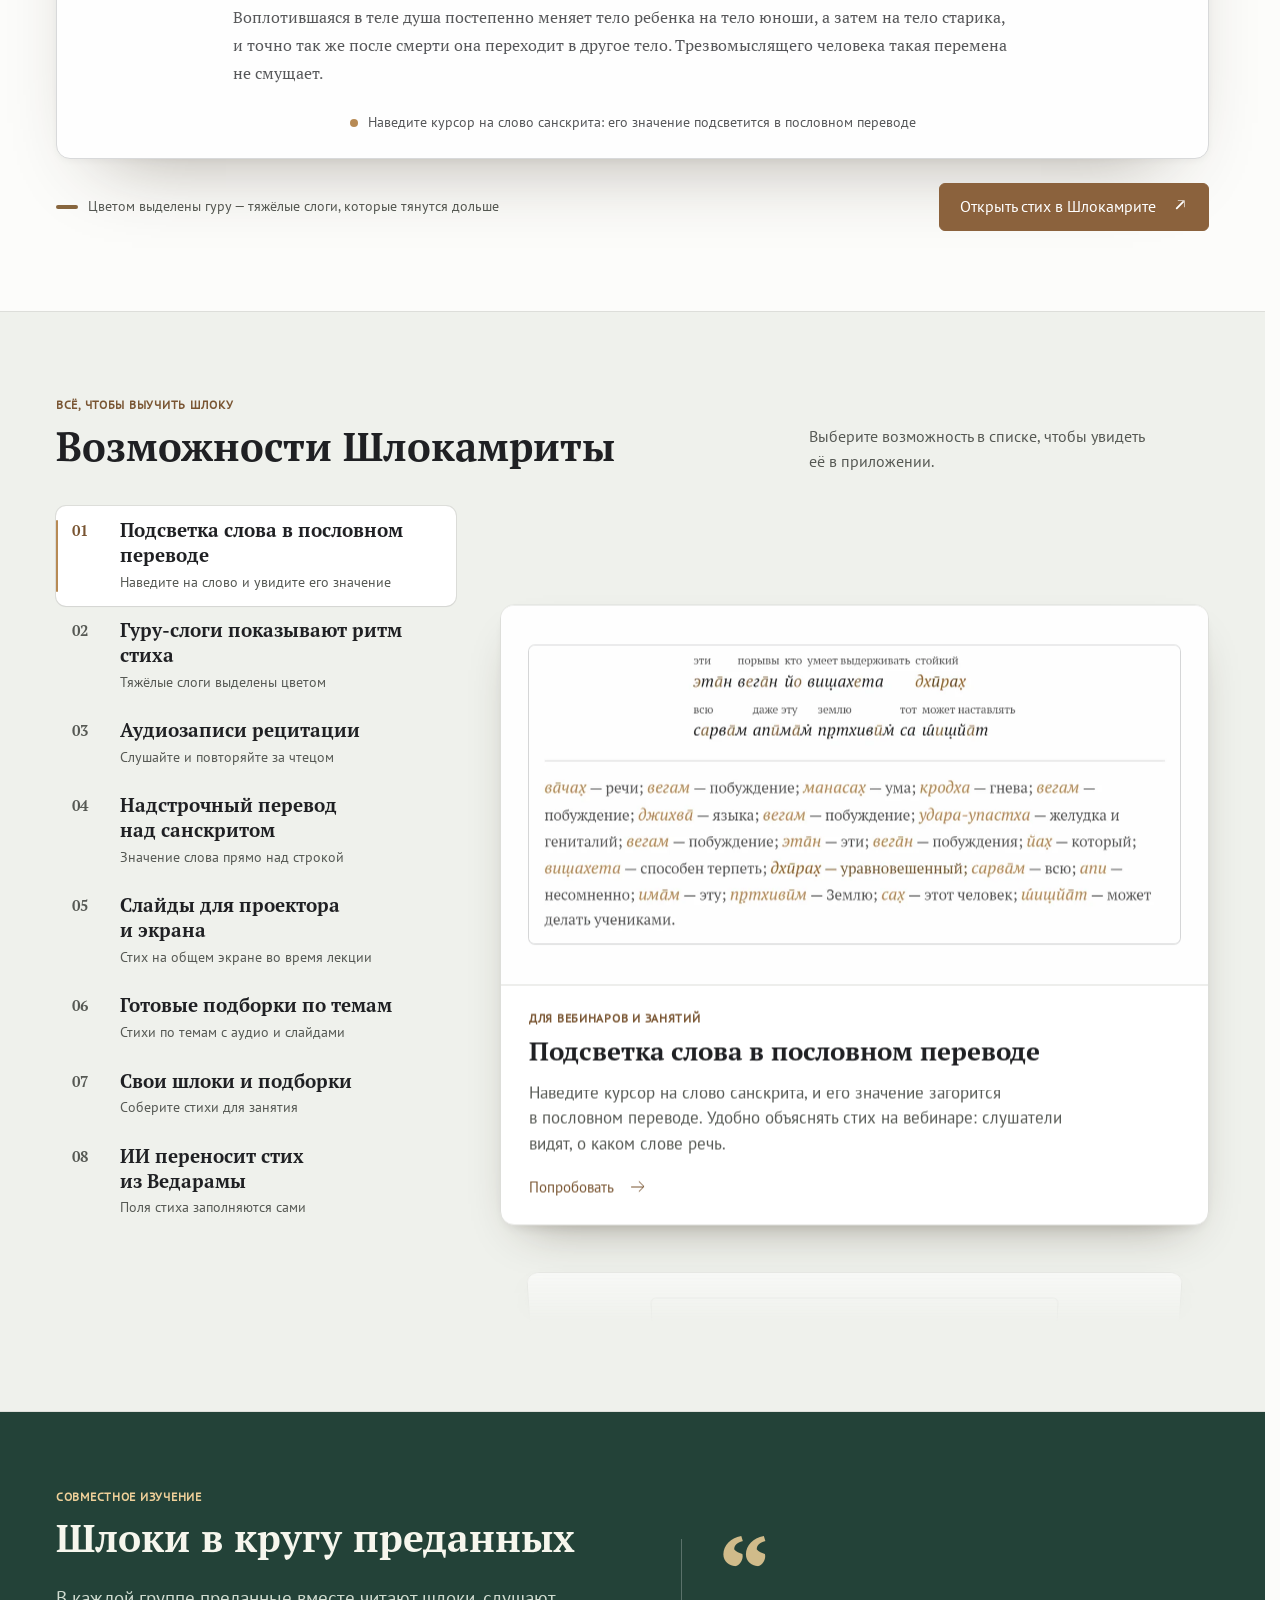
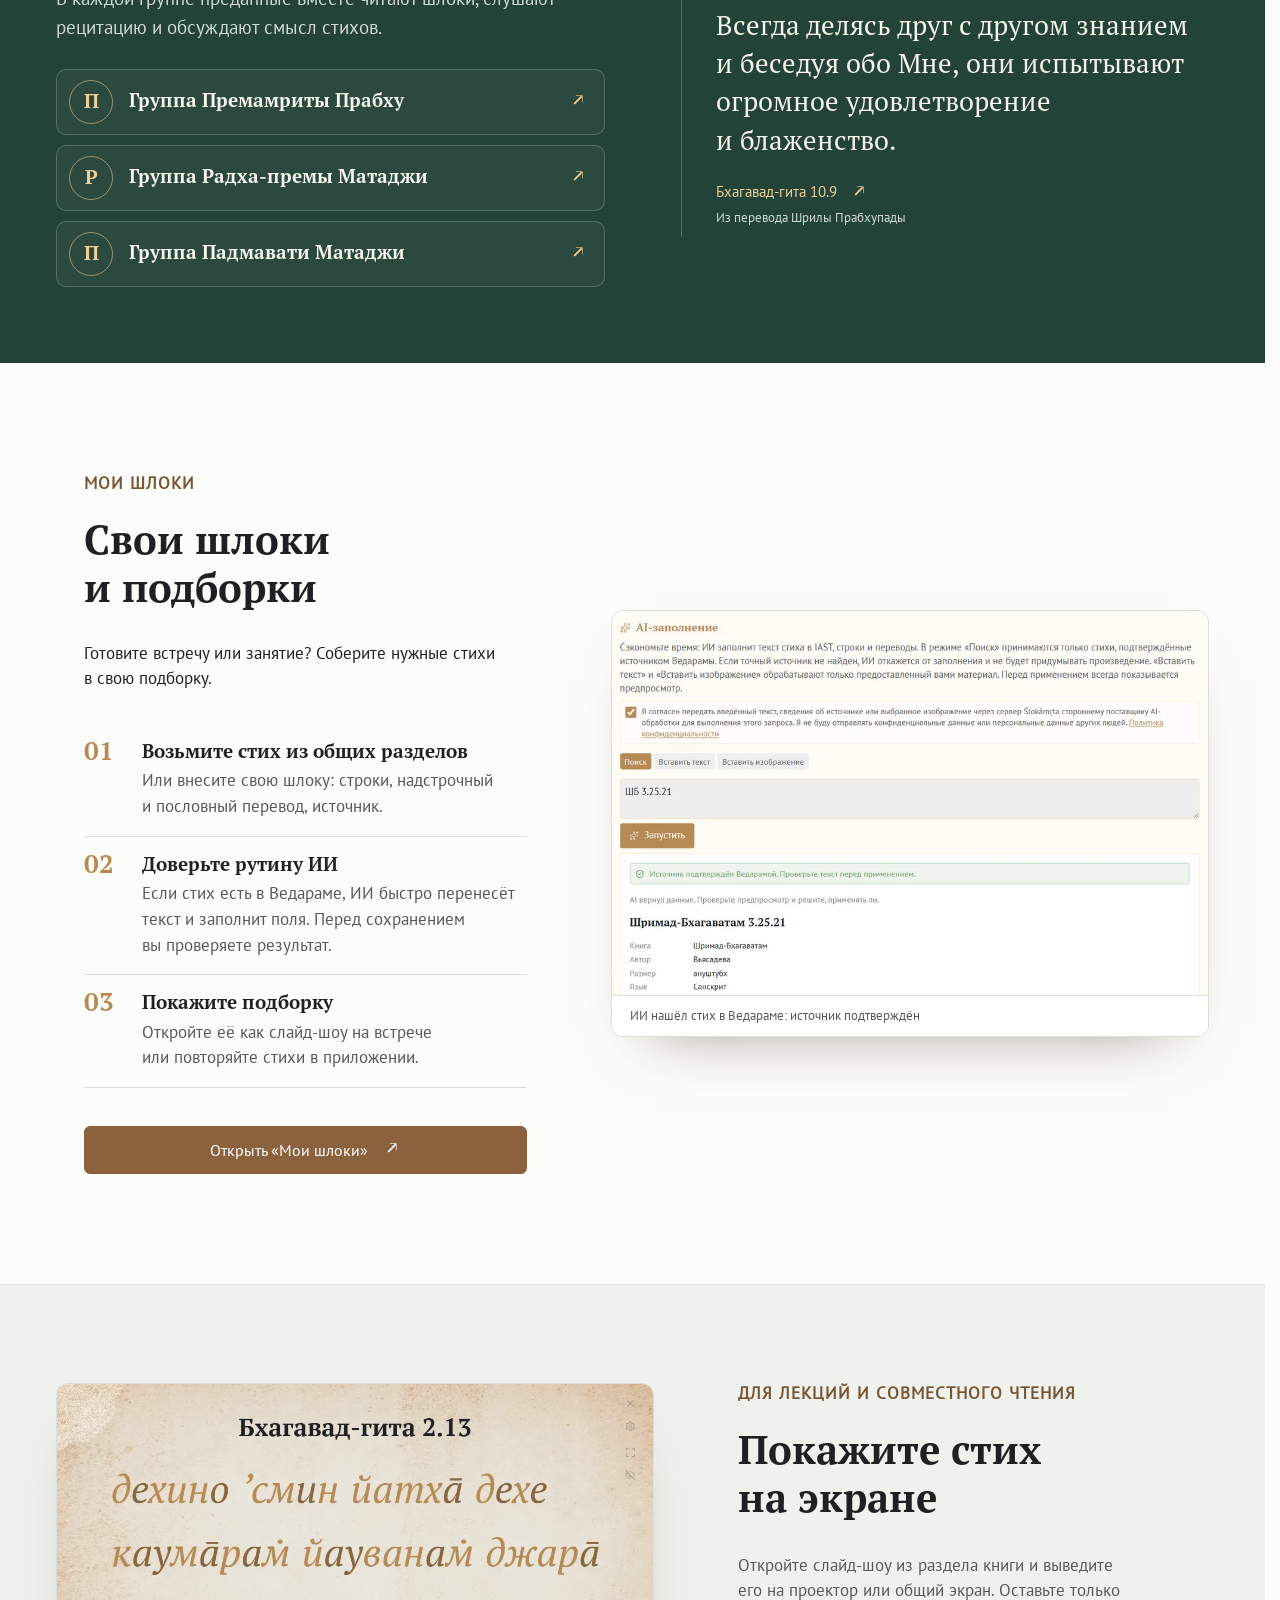
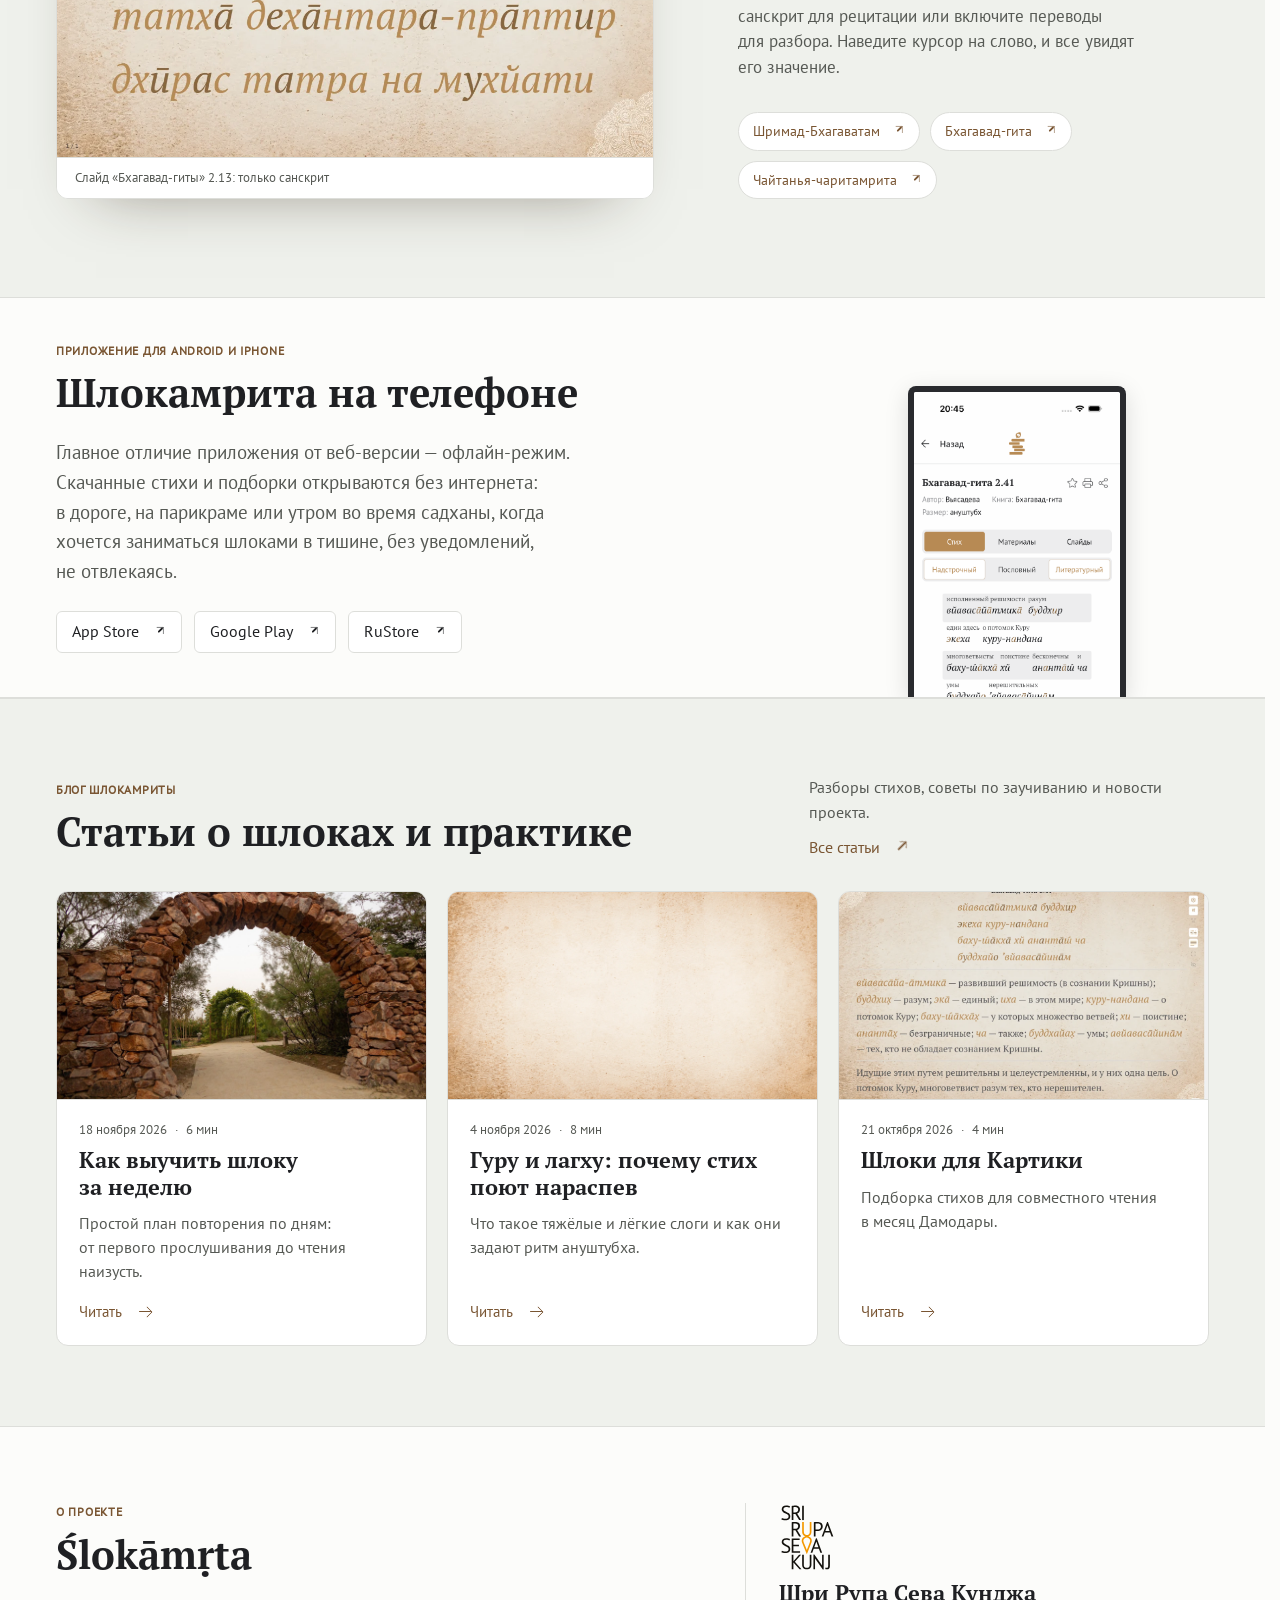
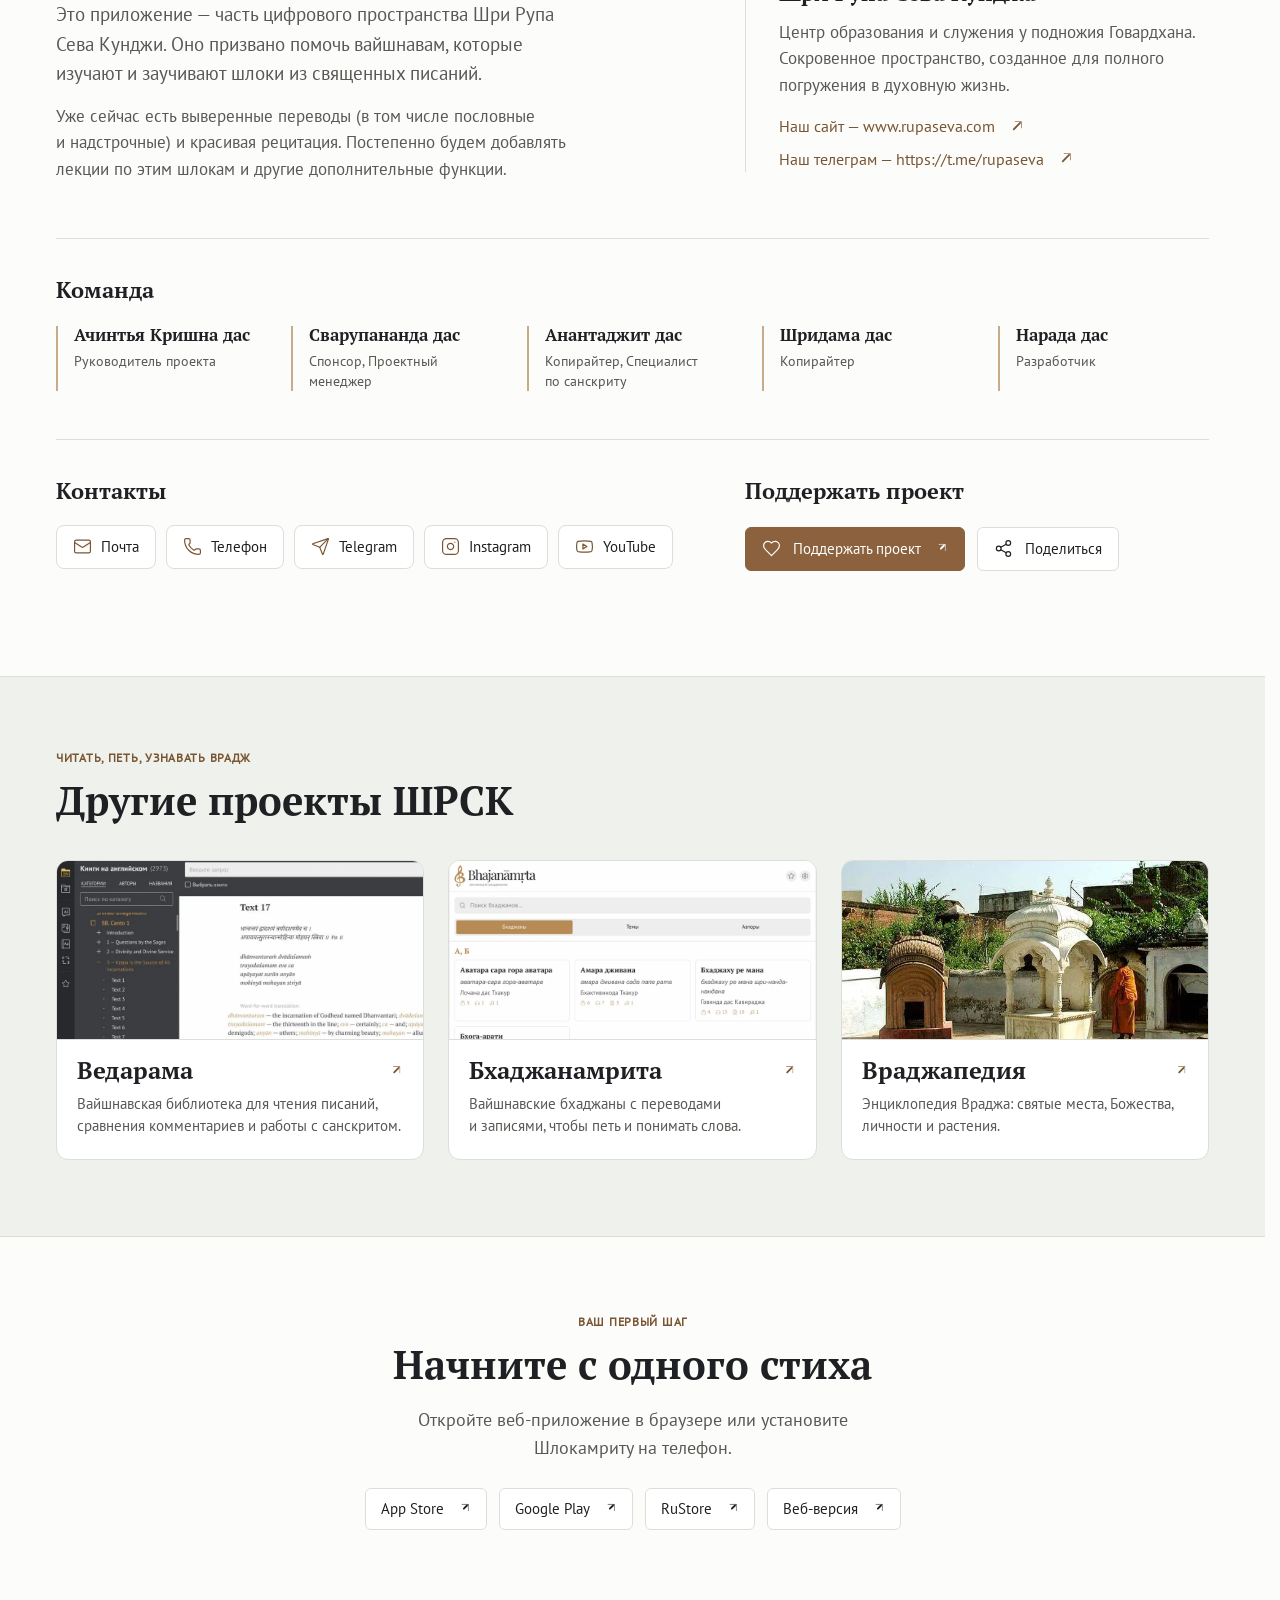
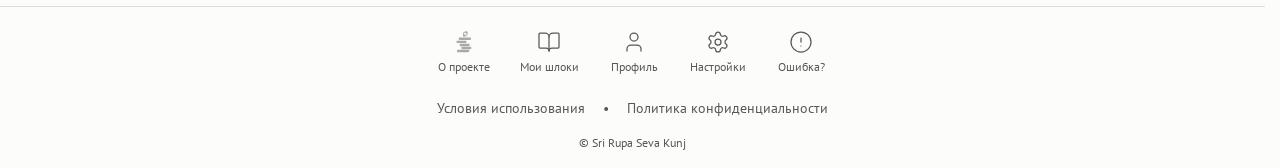
==== commit 8fdbcf9b: "App band: agreed wording for the offline-mode paragraph Co-Authored-By: Claude Opus 5.5 <noreply@ant" ====
--- a/index.html
+++ b/index.html
@@ -73,7 +73,7 @@
     <figure class="product-shot"><img class="light" src="assets/lecture-sanskrit-ru-light.webp" alt="Слайд стиха: только санскрит, без переводов" width="1100" height="688" loading="lazy"><img class="dark" src="assets/lecture-sanskrit-ru-dark.webp" alt="" width="1100" height="688" loading="lazy"><figcaption>Слайд «Бхагавад-гиты» 2.13: только санскрит</figcaption></figure>
     <div class="feature-copy"><p class="eyebrow">ДЛЯ&nbsp;ЛЕКЦИЙ И&nbsp;СОВМЕСТНОГО ЧТЕНИЯ</p><h2 id="lecture-title">Покажите стих на&nbsp;экране</h2><p class="intro">Откройте слайд-шоу из&nbsp;раздела книги и&nbsp;выведите его&nbsp;на&nbsp;проектор или&nbsp;общий экран. Оставьте только санскрит для&nbsp;рецитации или&nbsp;включите переводы для&nbsp;разбора. Наведите курсор на&nbsp;слово, и&nbsp;все&nbsp;увидят его&nbsp;значение.</p><div class="lecture-links"><a href="https://slokamrita.com/ru/book/fbe89ce2-163f-47d2-9f52-de296ff7942b/"><span>Шримад-Бхагаватам</span><span class="arr ext" aria-hidden="true"></span></a><a href="https://slokamrita.com/ru/book/571f9075-a12a-45e1-9261-586bfdba7d78/"><span>Бхагавад-гита</span><span class="arr ext" aria-hidden="true"></span></a><a href="https://slokamrita.com/ru/book/f819621e-5767-4a27-9730-ede020e4f59c/"><span>Чайтанья-чаритамрита</span><span class="arr ext" aria-hidden="true"></span></a></div></div>
   </div></section>
-  <section class="app-band" id="application"><div class="wrap app-grid"><div><p class="eyebrow">ПРИЛОЖЕНИЕ ДЛЯ&nbsp;ANDROID И&nbsp;IPHONE</p><h2>Шлокамрита на&nbsp;телефоне</h2><p class="intro">Главное отличие приложения от&nbsp;веб-версии&nbsp;— офлайн-режим. Скачайте стихи и&nbsp;подборки и&nbsp;открывайте их&nbsp;без&nbsp;интернета: в&nbsp;дороге, на&nbsp;парикраме или&nbsp;там, где&nbsp;нет связи. А&nbsp;ещё можно выключить интернет и&nbsp;заниматься шлоками в&nbsp;тишине: утром, во&nbsp;время садханы, ничто не&nbsp;будет отвлекать.</p><div class="buttons stores"><a class="button" href="https://apps.apple.com/app/id6803114267"><span>App Store</span><span class="arr ext" aria-hidden="true"></span></a><a class="button" href="https://play.google.com/store/apps/details?id=com.slokamrita.app"><span>Google Play</span><span class="arr ext" aria-hidden="true"></span></a><a class="button" href="https://www.rustore.ru/catalog/app/com.slokamrita.app"><span>RuStore</span><span class="arr ext" aria-hidden="true"></span></a></div></div><figure class="device"><img src="assets/app.png" alt="Страница стиха в приложении Шлокамрита на iPhone" loading="lazy" width="1206" height="2622"></figure></div></section>
+  <section class="app-band" id="application"><div class="wrap app-grid"><div><p class="eyebrow">ПРИЛОЖЕНИЕ ДЛЯ&nbsp;ANDROID И&nbsp;IPHONE</p><h2>Шлокамрита на&nbsp;телефоне</h2><p class="intro">Главное отличие приложения от&nbsp;веб-версии&nbsp;— офлайн-режим. Скачанные стихи и&nbsp;подборки открываются без&nbsp;интернета: в&nbsp;дороге, на&nbsp;парикраме или&nbsp;утром во&nbsp;время садханы, когда хочется заниматься шлоками в&nbsp;тишине, без&nbsp;уведомлений, не&nbsp;отвлекаясь.</p><div class="buttons stores"><a class="button" href="https://apps.apple.com/app/id6803114267"><span>App Store</span><span class="arr ext" aria-hidden="true"></span></a><a class="button" href="https://play.google.com/store/apps/details?id=com.slokamrita.app"><span>Google Play</span><span class="arr ext" aria-hidden="true"></span></a><a class="button" href="https://www.rustore.ru/catalog/app/com.slokamrita.app"><span>RuStore</span><span class="arr ext" aria-hidden="true"></span></a></div></div><figure class="device"><img src="assets/app.png" alt="Страница стиха в приложении Шлокамрита на iPhone" loading="lazy" width="1206" height="2622"></figure></div></section>
   <section class="blog" id="blog" aria-labelledby="blog-title"><div class="wrap"><div class="section-head"><div><p class="eyebrow">БЛОГ ШЛОКАМРИТЫ</p><h2 id="blog-title">Статьи о&nbsp;шлоках и&nbsp;практике</h2></div><div class="blog-aside"><p class="section-aside">Разборы стихов, советы по&nbsp;заучиванию и&nbsp;новости проекта.</p><a class="link" href="https://slokamrita.com/ru/blog/"><span>Все статьи</span><span class="arr ext" aria-hidden="true"></span></a></div></div><ul class="post-list"><li class="post"><a href="https://slokamrita.com/ru/blog/kak-vyuchit-shloku/"><figure class="post-cover"><img src="assets/kunj.jpg" alt="" loading="lazy" width="1500" height="1000"></figure><div class="post-copy"><p class="post-meta"><time datetime="2026-11-18">18 ноября 2026</time><span aria-hidden="true">·</span><span>6 мин</span></p><h3>Как выучить шлоку за&nbsp;неделю</h3><p>Простой план повторения по&nbsp;дням: от&nbsp;первого прослушивания до&nbsp;чтения наизусть.</p><span class="tile-link"><span>Читать</span><span class="arr" aria-hidden="true"></span></span></div></a></li><li class="post"><a href="https://slokamrita.com/ru/blog/guru-i-laghu/"><figure class="post-cover"><img src="assets/parchment.webp" alt="" loading="lazy" width="1672" height="941"></figure><div class="post-copy"><p class="post-meta"><time datetime="2026-11-04">4 ноября 2026</time><span aria-hidden="true">·</span><span>8 мин</span></p><h3>Гуру и&nbsp;лагху: почему стих поют нараспев</h3><p>Что такое тяжёлые и&nbsp;лёгкие слоги и&nbsp;как они задают ритм ануштубха.</p><span class="tile-link"><span>Читать</span><span class="arr" aria-hidden="true"></span></span></div></a></li><li class="post"><a href="https://slokamrita.com/ru/blog/shloki-dlya-kartiki/"><figure class="post-cover"><img src="assets/lecture-slide.webp" alt="" loading="lazy" width="1100" height="688"></figure><div class="post-copy"><p class="post-meta"><time datetime="2026-10-21">21 октября 2026</time><span aria-hidden="true">·</span><span>4 мин</span></p><h3>Шлоки для&nbsp;Картики</h3><p>Подборка стихов для&nbsp;совместного чтения в&nbsp;месяц Дамодары.</p><span class="tile-link"><span>Читать</span><span class="arr" aria-hidden="true"></span></span></div></a></li></ul></div></section>
   <section class="about wrap" id="about" aria-labelledby="about-title"><div class="about-grid"><div><p class="eyebrow">О&nbsp;ПРОЕКТЕ</p><h2 id="about-title" lang="sa-Latn">Ślokāmṛta</h2><p class="intro">Это приложение&nbsp;— часть цифрового пространства Шри Рупа Сева Кунджи. Оно призвано помочь вайшнавам, которые изучают и&nbsp;заучивают шлоки из&nbsp;священных писаний.</p><p class="about-more">Уже сейчас есть выверенные переводы (в&nbsp;том числе пословные и&nbsp;надстрочные) и&nbsp;красивая рецитация. Постепенно будем добавлять лекции по&nbsp;этим шлокам и&nbsp;другие дополнительные функции.</p></div><div class="srsk"><img class="light" src="assets/srsk-light.svg" alt=""><img class="dark" src="assets/srsk-dark.svg" alt=""><h3>Шри Рупа Сева Кунджа</h3><p>Центр образования и&nbsp;служения у&nbsp;подножия Говардхана. Сокровенное пространство, созданное для&nbsp;полного погружения в&nbsp;духовную жизнь.</p><div class="srsk-links"><a class="link" href="https://www.rupaseva.com/"><span>Наш сайт&nbsp;— www.rupaseva.com</span><span class="arr ext" aria-hidden="true"></span></a><a class="link" href="https://t.me/rupaseva"><span>Наш телеграм&nbsp;— https://t.me/rupaseva</span><span class="arr ext" aria-hidden="true"></span></a></div></div></div><div class="about-team"><h3>Команда</h3><ul class="team-list"><li><strong>Ачинтья Кришна дас</strong><span>Руководитель проекта</span></li><li><strong>Сварупананда дас</strong><span>Спонсор, Проектный менеджер</span></li><li><strong>Анантаджит дас</strong><span>Копирайтер, Специалист по&nbsp;санскриту</span></li><li><strong>Шридама дас</strong><span>Копирайтер</span></li><li><strong>Нарада дас</strong><span>Разработчик</span></li></ul></div><div class="about-bottom"><div><h3>Контакты</h3><div class="contact-list"><a class="contact" href="mailto:info@rupaseva.ru"><svg xmlns="http://www.w3.org/2000/svg" width="18" height="18" viewBox="0 0 24 24" fill="none" stroke="currentColor" stroke-width="1.5" stroke-linecap="round" stroke-linejoin="round" aria-hidden="true"><rect width="20" height="16" x="2" y="4" rx="2"></rect><path d="m22 7-8.97 5.7a1.94 1.94 0 0 1-2.06 0L2 7"></path></svg><span>Почта</span></a><a class="contact" href="tel:+79250077575"><svg xmlns="http://www.w3.org/2000/svg" width="18" height="18" viewBox="0 0 24 24" fill="none" stroke="currentColor" stroke-width="1.5" stroke-linecap="round" stroke-linejoin="round" aria-hidden="true"><path d="M13.832 16.568a1 1 0 0 0 1.213-.303l.355-.465A2 2 0 0 1 17 15h3a2 2 0 0 1 2 2v3a2 2 0 0 1-2 2A18 18 0 0 1 2 4a2 2 0 0 1 2-2h3a2 2 0 0 1 2 2v3a2 2 0 0 1-.8 1.6l-.468.351a1 1 0 0 0-.292 1.233 14 14 0 0 0 6.392 6.384"></path></svg><span>Телефон</span></a><a class="contact" href="https://t.me/rupaseva"><svg xmlns="http://www.w3.org/2000/svg" width="18" height="18" viewBox="0 0 24 24" fill="none" stroke="currentColor" stroke-width="1.5" stroke-linecap="round" stroke-linejoin="round" aria-hidden="true"><path d="M14.536 21.686a.5.5 0 0 0 .937-.024l6.5-19a.496.496 0 0 0-.635-.635l-19 6.5a.5.5 0 0 0-.024.937l7.93 3.18a2 2 0 0 1 1.112 1.11z"></path><path d="m21.854 2.147-10.94 10.939"></path></svg><span>Telegram</span></a><a class="contact" href="https://instagram.com/rupaseva"><svg xmlns="http://www.w3.org/2000/svg" width="18" height="18" viewBox="0 0 24 24" fill="none" stroke="currentColor" stroke-width="1.5" stroke-linecap="round" stroke-linejoin="round" aria-hidden="true"><rect width="20" height="20" x="2" y="2" rx="5" ry="5"></rect><path d="M16 11.37A4 4 0 1 1 12.63 8 4 4 0 0 1 16 11.37z"></path><line x1="17.5" x2="17.51" y1="6.5" y2="6.5"></line></svg><span>Instagram</span></a><a class="contact" href="https://www.youtube.com/@Rupaseva"><svg xmlns="http://www.w3.org/2000/svg" width="18" height="18" viewBox="0 0 24 24" fill="none" stroke="currentColor" stroke-width="1.5" stroke-linecap="round" stroke-linejoin="round" aria-hidden="true"><path d="M2.5 17a24.12 24.12 0 0 1 0-10 2 2 0 0 1 1.4-1.4 49.56 49.56 0 0 1 16.2 0A2 2 0 0 1 21.5 7a24.12 24.12 0 0 1 0 10 2 2 0 0 1-1.4 1.4 49.55 49.55 0 0 1-16.2 0A2 2 0 0 1 2.5 17"></path><path d="m10 15 5-3-5-3z"></path></svg><span>YouTube</span></a></div></div><div><h3>Поддержать проект</h3><div class="buttons support-buttons"><a class="button primary" href="https://www.rupaseva.com/join"><svg xmlns="http://www.w3.org/2000/svg" width="18" height="18" viewBox="0 0 24 24" fill="none" stroke="currentColor" stroke-width="1.5" stroke-linecap="round" stroke-linejoin="round" aria-hidden="true"><path d="M19 14c1.49-1.46 3-3.21 3-5.5A5.5 5.5 0 0 0 16.5 3c-1.76 0-3 .5-4.5 2-1.5-1.5-2.74-2-4.5-2A5.5 5.5 0 0 0 2 8.5c0 2.3 1.5 4.05 3 5.5l7 7Z"></path></svg><span>Поддержать проект</span><span class="arr ext" aria-hidden="true"></span></a><button class="button" type="button" data-share data-share-title="Шлокамрита" data-share-text="Шлокамрита — приложение для изучения и заучивания вайшнавских шлок" data-copied="Ссылка скопирована"><svg xmlns="http://www.w3.org/2000/svg" width="18" height="18" viewBox="0 0 24 24" fill="none" stroke="currentColor" stroke-width="1.5" stroke-linecap="round" stroke-linejoin="round" aria-hidden="true"><circle cx="18" cy="5" r="3"></circle><circle cx="6" cy="12" r="3"></circle><circle cx="18" cy="19" r="3"></circle><line x1="8.59" x2="15.42" y1="13.51" y2="17.49"></line><line x1="15.41" x2="8.59" y1="6.51" y2="10.49"></line></svg><span>Поделиться</span></button></div><p class="share-status" role="status" aria-live="polite"></p></div></div></section>
   <section class="projects" id="projects"><div class="wrap"><div class="section-head"><div><p class="eyebrow">ЧИТАТЬ, ПЕТЬ, УЗНАВАТЬ ВРАДЖ</p><h2>Другие проекты ШРСК</h2></div></div><div class="project-list">
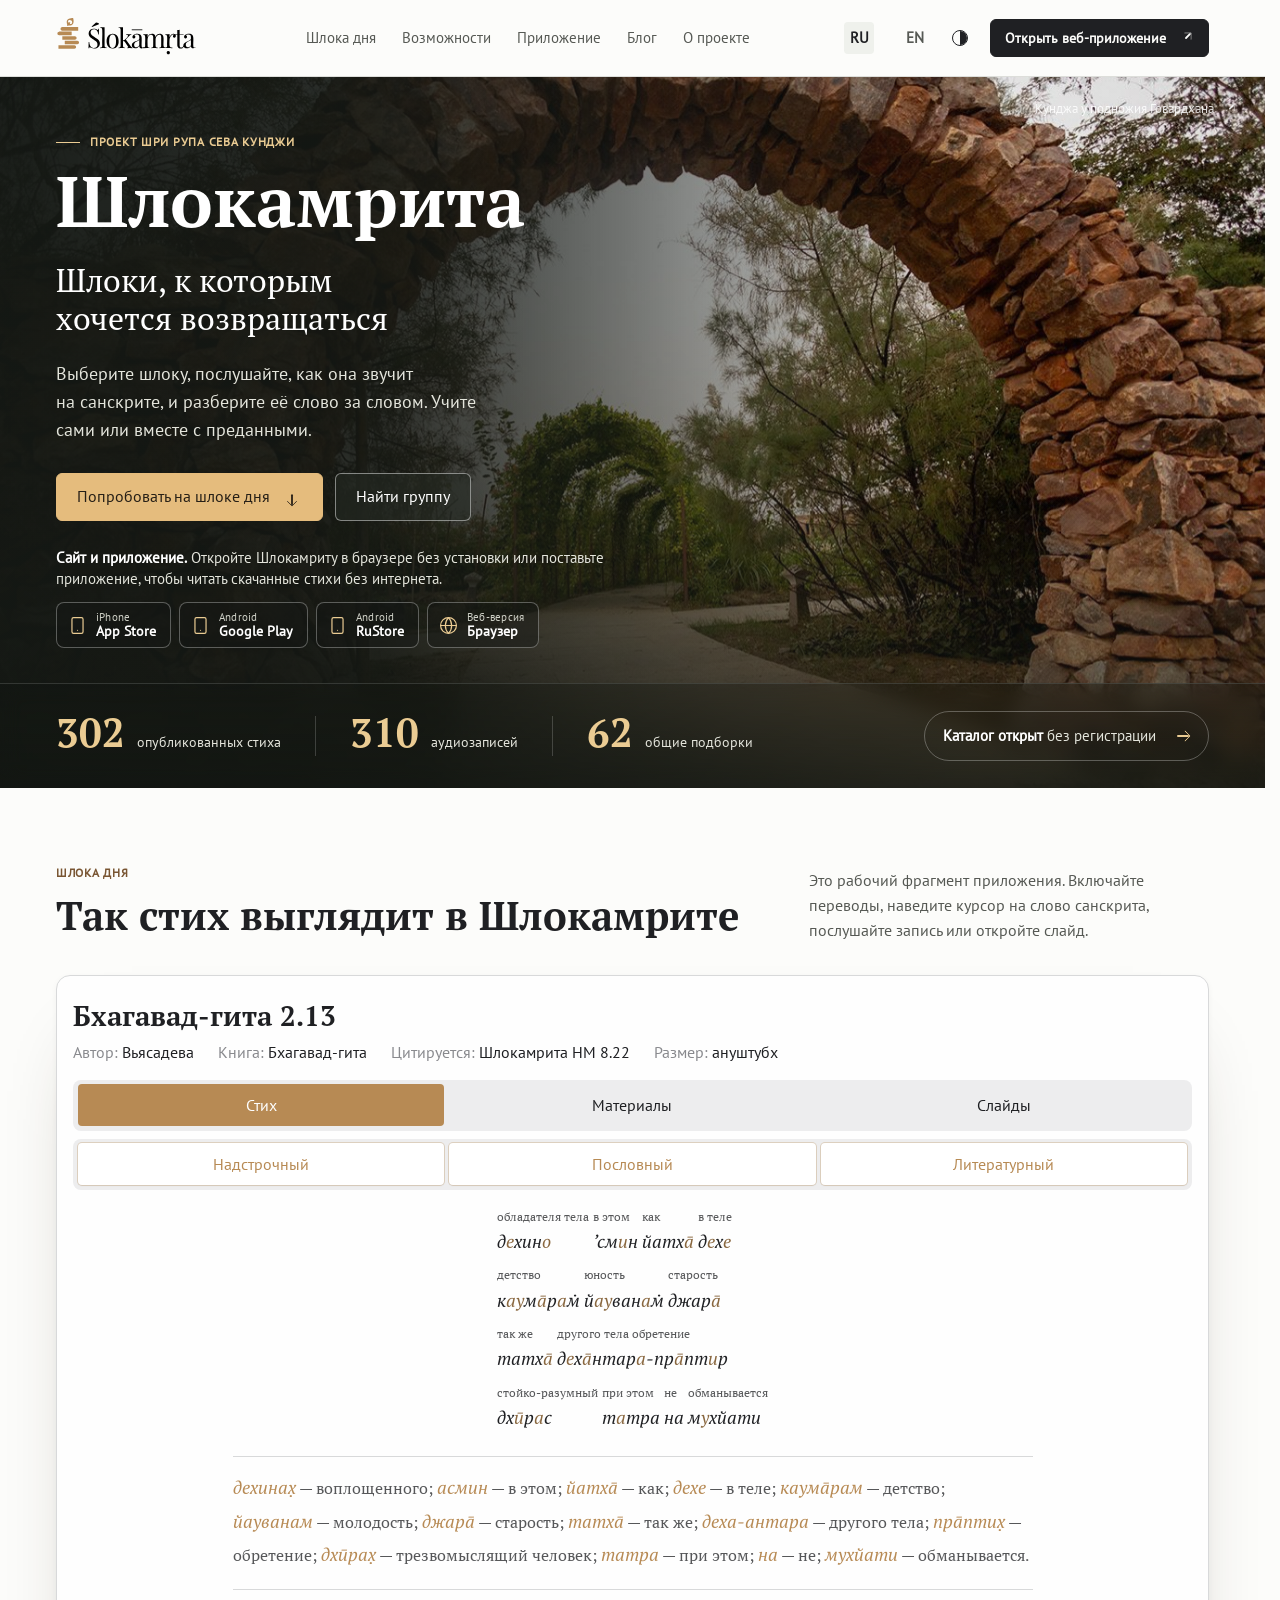
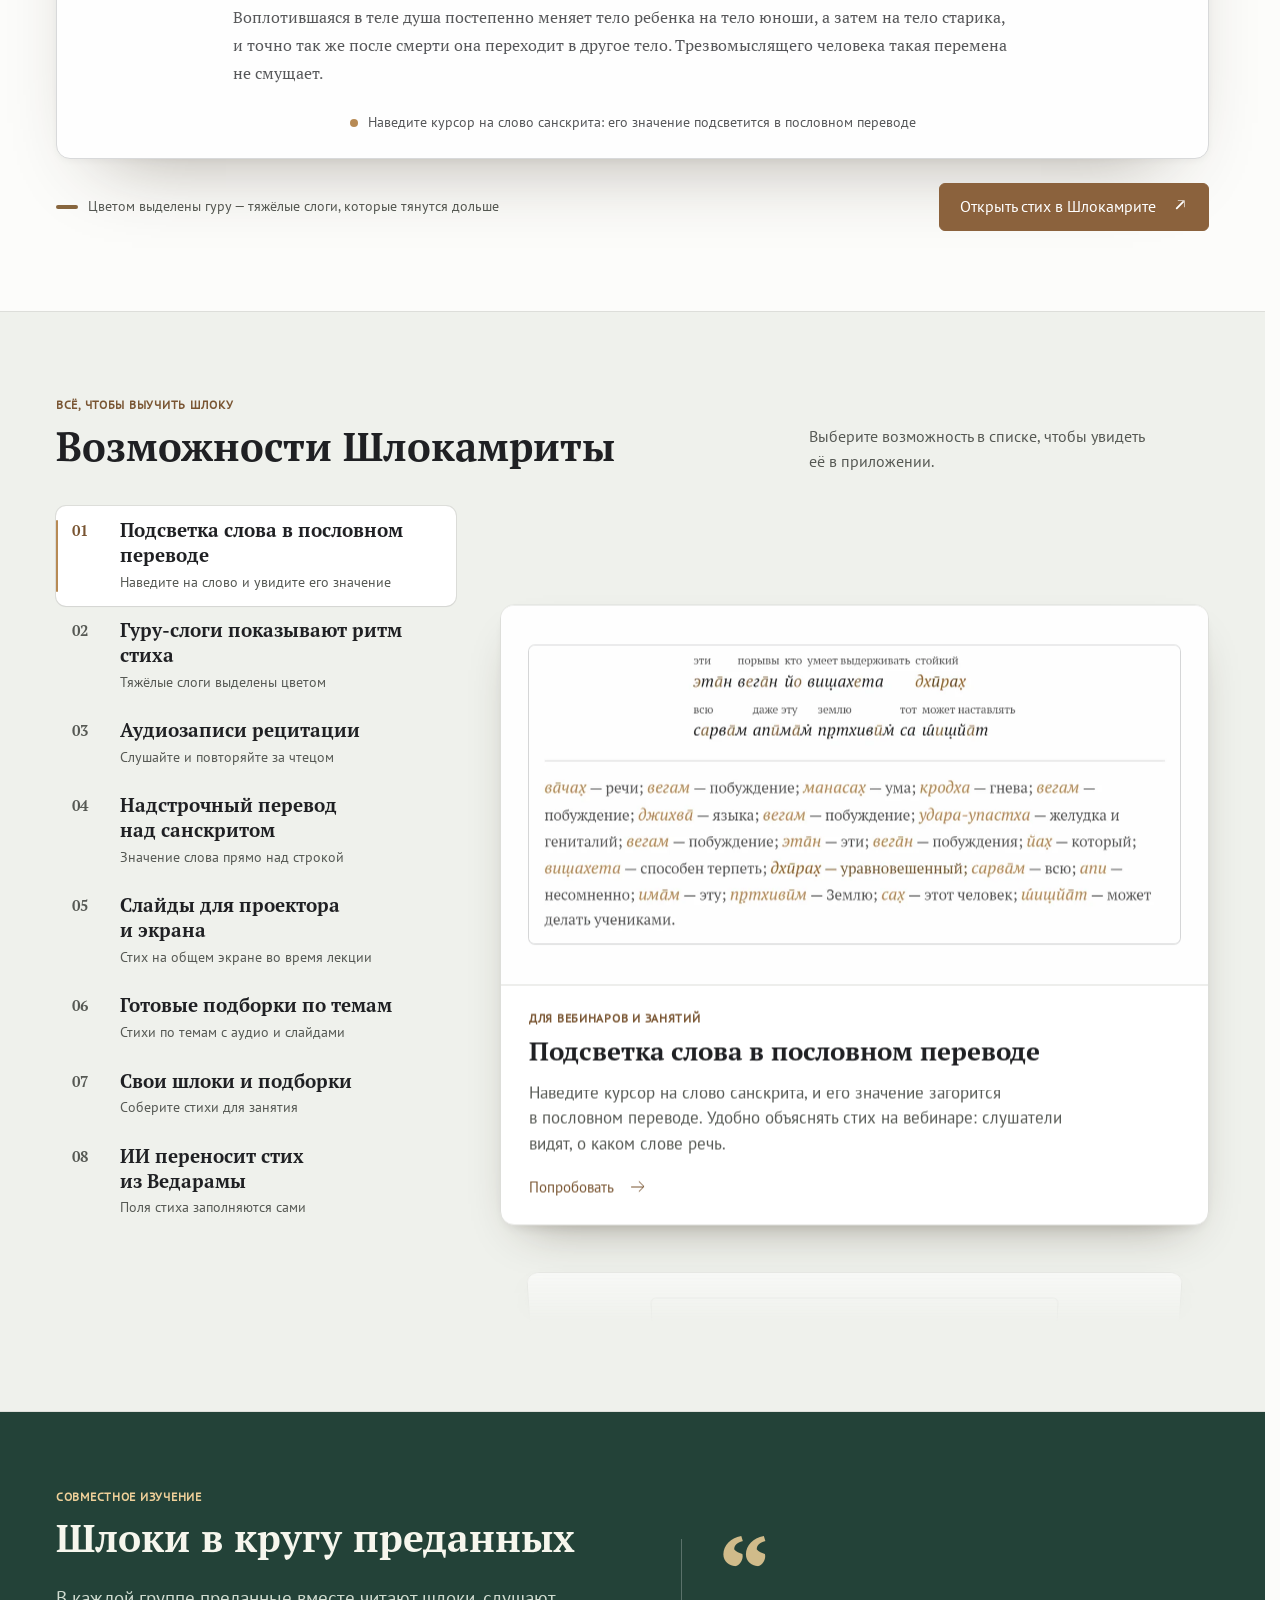
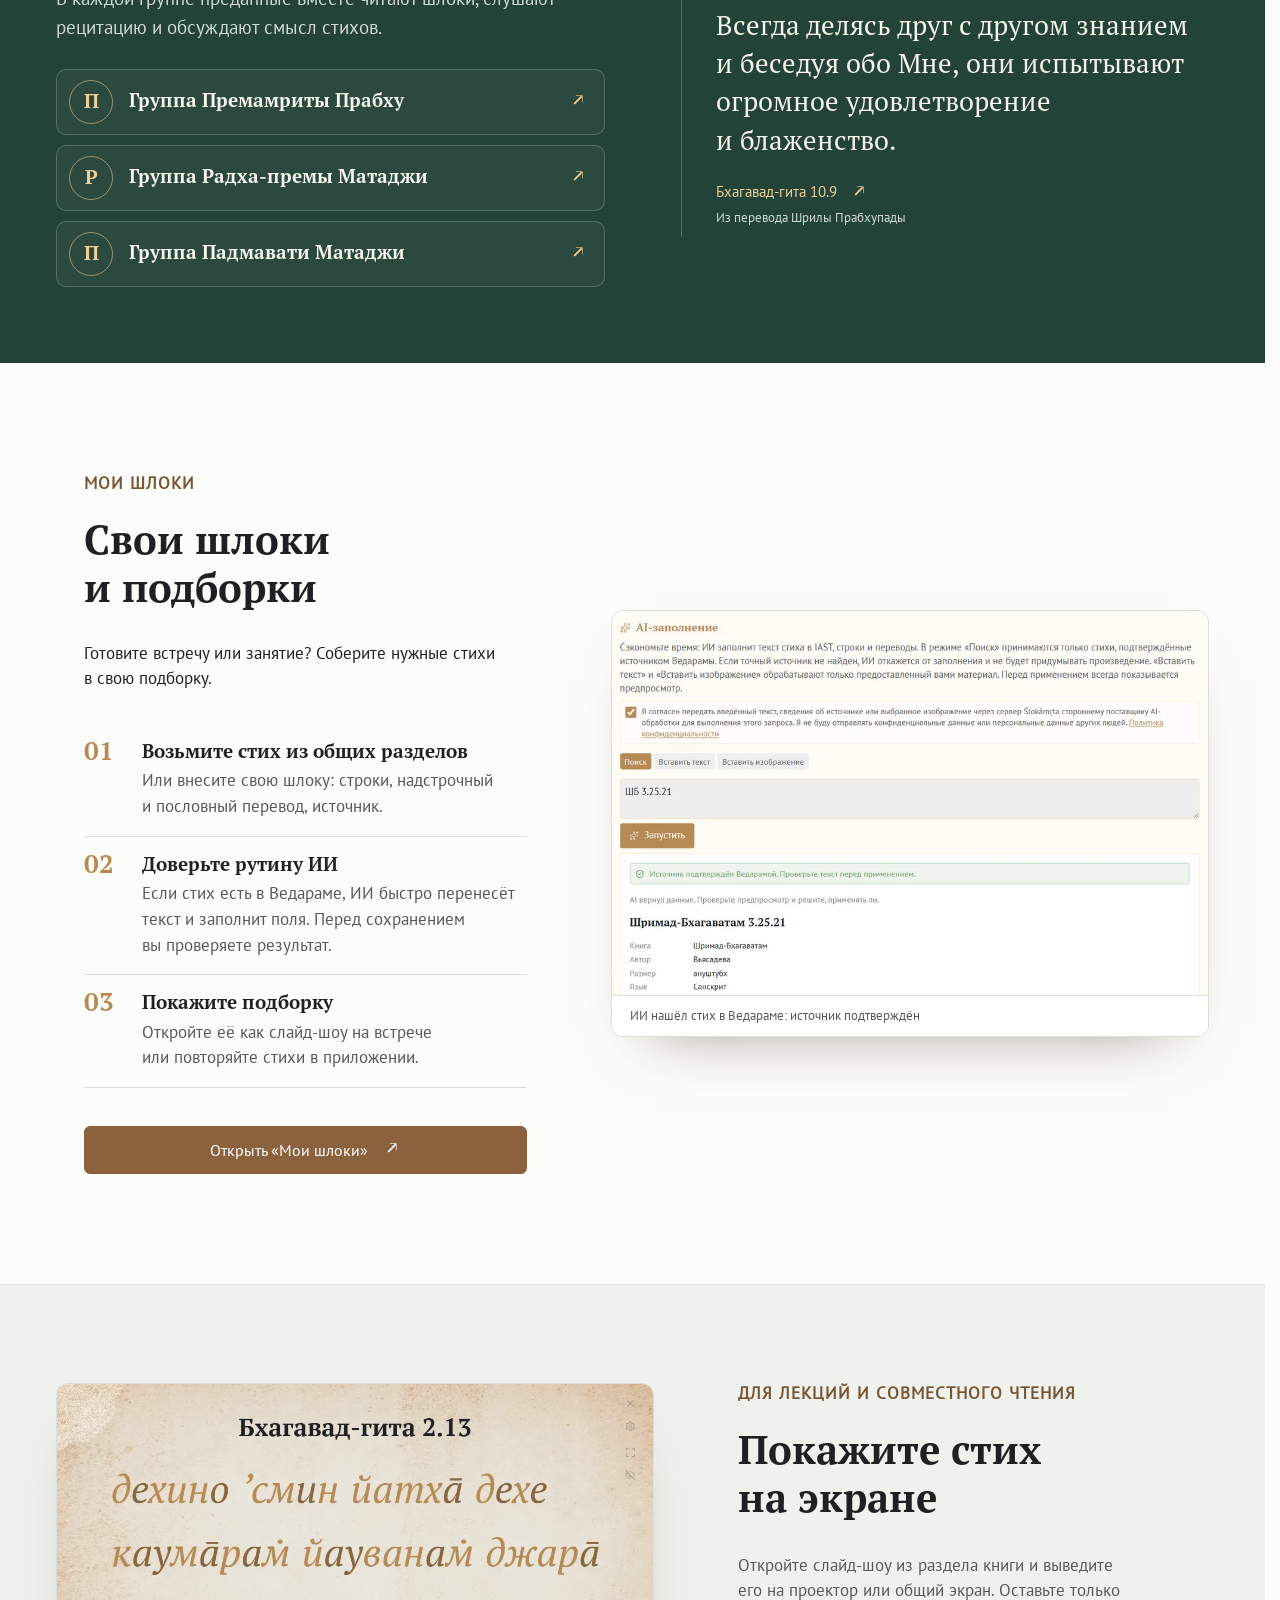
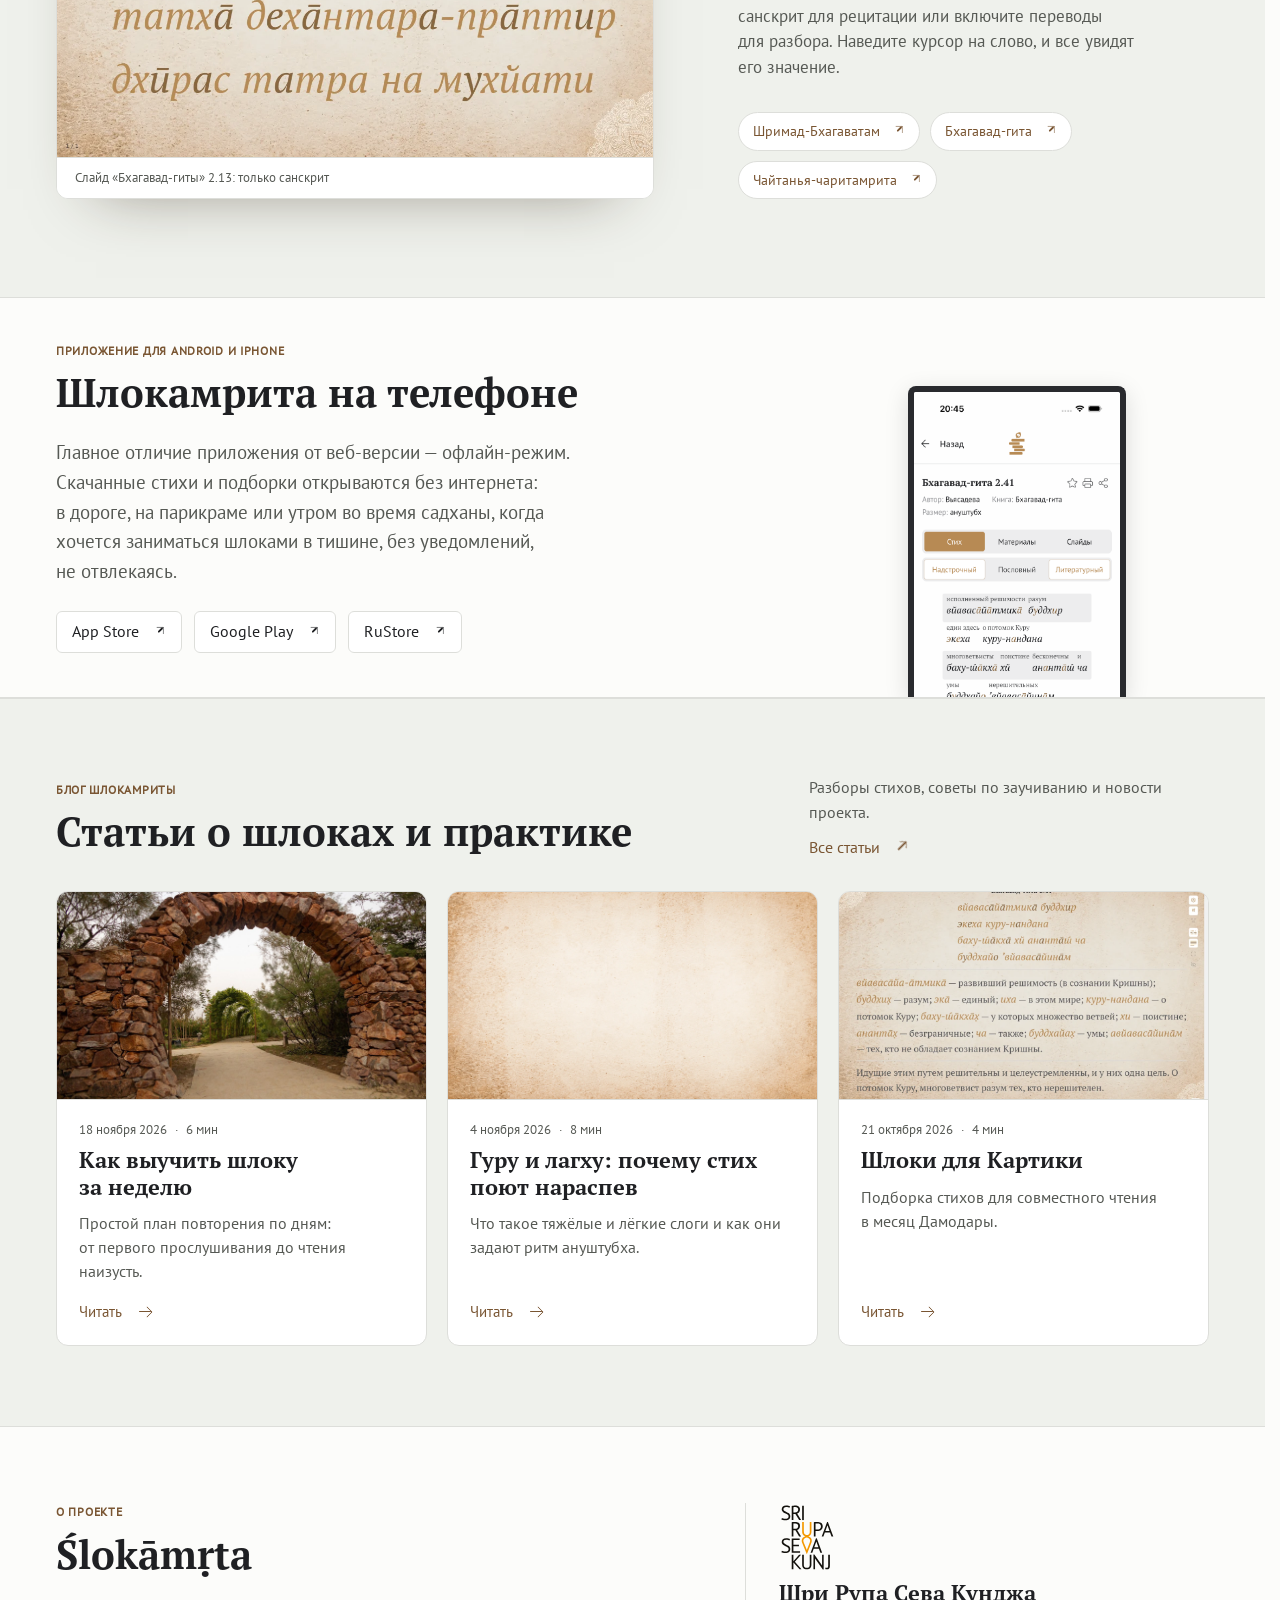
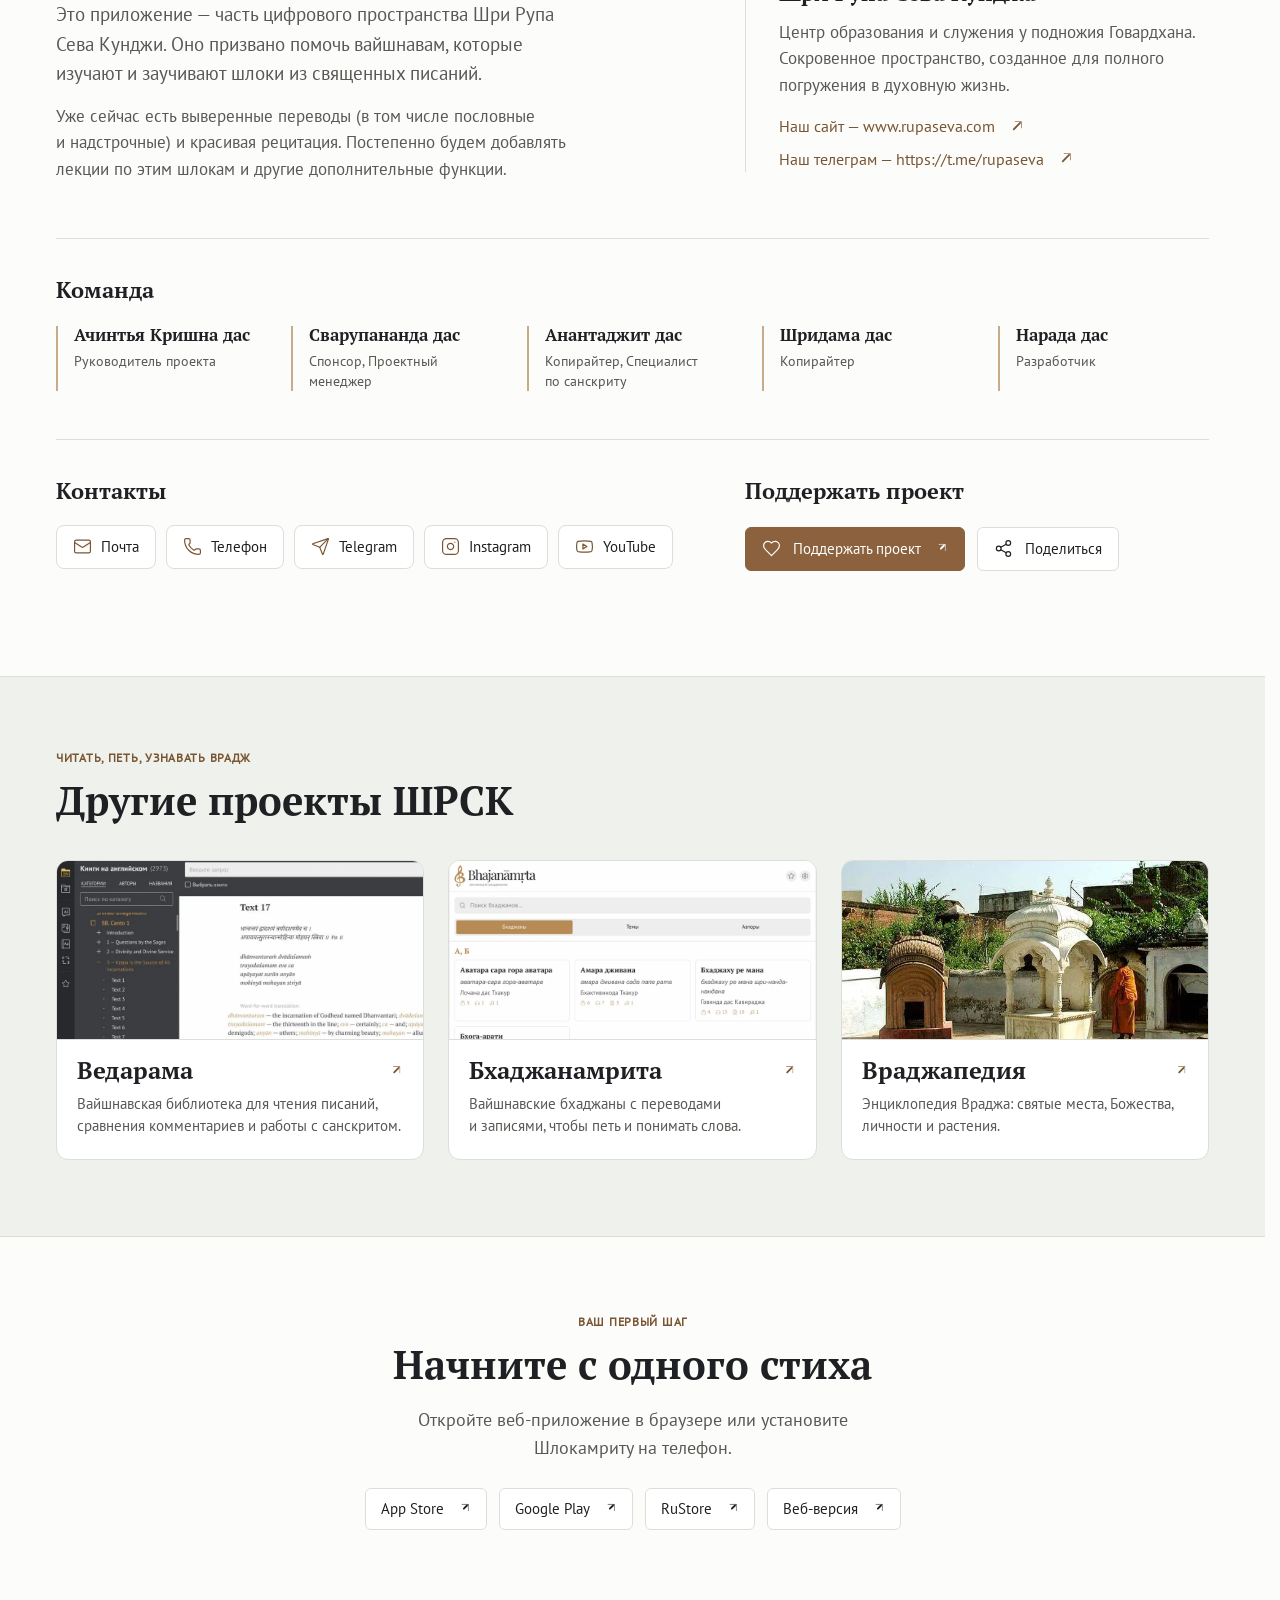
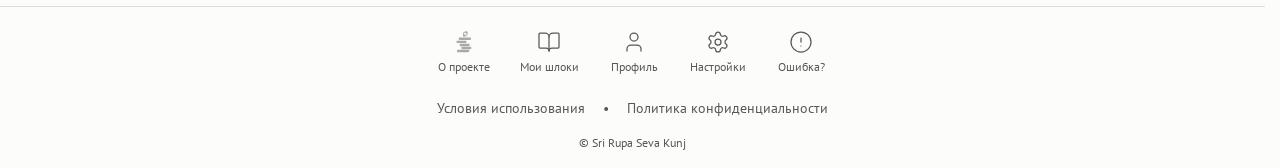
==== commit 1edb7b96: "Verse widget: drop the star, print and share icons Co-Authored-By: Claude Opus 5.5 <noreply@anthropi" ====
--- a/index.html
+++ b/index.html
@@ -1,4 +1,4 @@
-<!DOCTYPE html><html lang="ru" data-theme="light"><head><meta charset="utf-8"><meta name="viewport" content="width=device-width,initial-scale=1"><meta name="robots" content="noindex,nofollow"><title>Шлокамрита — макет главной</title><link rel="icon" type="image/png" sizes="48x48" href="assets/favicon-48.png"><script>(function(){var q=new URLSearchParams(location.search).get('theme'),s=null;try{s=localStorage.getItem('slokamrita-landing-theme')}catch(e){}var t=q==='dark'||q==='light'?q:s==='dark'||s==='light'?s:matchMedia('(prefers-color-scheme: dark)').matches?'dark':'light';document.documentElement.dataset.theme=t;if(matchMedia('(min-width: 761px)').matches&&!matchMedia('(prefers-reduced-motion: reduce)').matches)document.documentElement.classList.add('reveal-on')})();</script><link rel="stylesheet" href="page.css?v=23"></head>
+<!DOCTYPE html><html lang="ru" data-theme="light"><head><meta charset="utf-8"><meta name="viewport" content="width=device-width,initial-scale=1"><meta name="robots" content="noindex,nofollow"><title>Шлокамрита — макет главной</title><link rel="icon" type="image/png" sizes="48x48" href="assets/favicon-48.png"><script>(function(){var q=new URLSearchParams(location.search).get('theme'),s=null;try{s=localStorage.getItem('slokamrita-landing-theme')}catch(e){}var t=q==='dark'||q==='light'?q:s==='dark'||s==='light'?s:matchMedia('(prefers-color-scheme: dark)').matches?'dark':'light';document.documentElement.dataset.theme=t;if(matchMedia('(min-width: 761px)').matches&&!matchMedia('(prefers-reduced-motion: reduce)').matches)document.documentElement.classList.add('reveal-on')})();</script><link rel="stylesheet" href="page.css?v=24"></head>
 <body>
 <header class="site-header"><div class="wrap header-row">
   <a href="#top" aria-label="Шлокамрита, главная"><img class="brand light" src="assets/brand-light.svg" alt="Шлокамрита"><img class="brand dark" src="assets/brand-dark.svg" alt="Шлокамрита"></a>
@@ -26,7 +26,7 @@
     <div class="section-head"><div><p class="eyebrow">ШЛОКА ДНЯ</p><h2 id="day-title">Так стих выглядит в&nbsp;Шлокамрите</h2></div><p class="section-aside">Это&nbsp;рабочий фрагмент приложения. Включайте переводы, <span class="on-pointer">наведите курсор на&nbsp;слово санскрита,</span><span class="on-touch">нажмите на&nbsp;слово санскрита,</span> послушайте запись или&nbsp;откройте слайд.</p></div>
     <div class="app-window" data-app-window=""><div class="app-slides" id="app-slides" hidden><iframe title="Показ слайдов" data-src="slideshow/viewer.html?v=20261021-word-links" sandbox="allow-scripts allow-same-origin" allow="fullscreen" allowfullscreen></iframe></div>
       <div class="app-body">
-        <div class="app-title-row"><h3 class="app-title">Бхагавад-гита 2.13</h3><span class="app-title-icons" aria-hidden="true"><span title="Добавить в коллекцию"><svg xmlns="http://www.w3.org/2000/svg" width="22" height="22" viewBox="0 0 24 24" fill="none" stroke="currentColor" stroke-width="1.25" stroke-linecap="round" stroke-linejoin="round" aria-hidden="true"><path d="M11.525 2.295a.53.53 0 0 1 .95 0l2.31 4.679a2.123 2.123 0 0 0 1.595 1.16l5.166.756a.53.53 0 0 1 .294.904l-3.736 3.638a2.123 2.123 0 0 0-.611 1.878l.882 5.14a.53.53 0 0 1-.771.56l-4.618-2.428a2.122 2.122 0 0 0-1.973 0L6.396 21.01a.53.53 0 0 1-.77-.56l.881-5.139a2.122 2.122 0 0 0-.611-1.879L2.16 9.795a.53.53 0 0 1 .294-.906l5.165-.755a2.122 2.122 0 0 0 1.597-1.16z"></path></svg></span><span title="Печать / PDF"><svg xmlns="http://www.w3.org/2000/svg" width="22" height="22" viewBox="0 0 24 24" fill="none" stroke="currentColor" stroke-width="1.25" stroke-linecap="round" stroke-linejoin="round" aria-hidden="true"><path d="M6 18H4a2 2 0 0 1-2-2v-5a2 2 0 0 1 2-2h16a2 2 0 0 1 2 2v5a2 2 0 0 1-2 2h-2"></path><path d="M6 9V3a1 1 0 0 1 1-1h10a1 1 0 0 1 1 1v6"></path><rect x="6" y="14" width="12" height="8" rx="1"></rect></svg></span><span title="Поделиться"><svg xmlns="http://www.w3.org/2000/svg" width="22" height="22" viewBox="0 0 24 24" fill="none" stroke="currentColor" stroke-width="1.25" stroke-linecap="round" stroke-linejoin="round" aria-hidden="true"><circle cx="18" cy="5" r="3"></circle><circle cx="6" cy="12" r="3"></circle><circle cx="18" cy="19" r="3"></circle><line x1="8.59" x2="15.42" y1="13.51" y2="17.49"></line><line x1="15.41" x2="8.59" y1="6.51" y2="10.49"></line></svg></span></span></div><p class="app-meta"><span><em>Автор:</em> Вьясадева</span><span><em>Книга:</em> Бхагавад-гита</span><span><em>Цитируется:</em> Шлокамрита НМ 8.22</span><span><em>Размер:</em> ануштубх</span></p>
+        <div class="app-title-row"><h3 class="app-title">Бхагавад-гита 2.13</h3></div><p class="app-meta"><span><em>Автор:</em> Вьясадева</span><span><em>Книга:</em> Бхагавад-гита</span><span><em>Цитируется:</em> Шлокамрита НМ 8.22</span><span><em>Размер:</em> ануштубх</span></p>
         <div class="app-strip app-tabs" role="tablist" aria-label="Раздел стиха"><button type="button" role="tab" aria-selected="true" aria-controls="panel-verse" data-tab="verse">Стих</button><button type="button" role="tab" aria-selected="false" aria-controls="panel-materials" data-tab="materials">Материалы</button><button type="button" role="tab" aria-selected="false" aria-controls="app-slides" data-tab="slides">Слайды</button></div>
         <div class="app-panel" id="panel-verse" role="tabpanel" data-panel="verse">
           <div class="app-strip app-modes" role="group" aria-label="Переводы"><button type="button" aria-pressed="true" data-mode="interlinear">Надстрочный</button><button type="button" aria-pressed="true" data-mode="wordByWord">Пословный</button><button type="button" aria-pressed="true" data-mode="literary">Литературный</button></div>
@@ -94,6 +94,6 @@
   <nav class="footer-legal" aria-label="Правовая информация"><a href="https://slokamrita.com/ru/terms/">Условия использования</a><span aria-hidden="true">•</span><a href="https://slokamrita.com/ru/privacy/">Политика конфиденциальности</a></nav>
   <p class="footer-copyright">© Sri Rupa Seva Kunj</p>
 </div></footer>
-<script src="slideshow/verse-2-13.js?v=1"></script><script src="page.js?v=23"></script>
+<script src="slideshow/verse-2-13.js?v=1"></script><script src="page.js?v=24"></script>
 
 </body></html>
--- a/page.css
+++ b/page.css
@@ -137,8 +137,6 @@
 .app-body{padding:24px 16px 24px;font-family:'PT Sans',PT,sans-serif}
 .app-title-row{display:flex;align-items:flex-start;justify-content:space-between;gap:8px}
 .app-title{flex:1;font:600 27.8px/37px Gaura,Georgia,serif;color:var(--app-ink)}
-.app-title-icons{display:flex;align-items:flex-start;gap:8px;margin:2px 6px 0 0;color:var(--app-muted)}
-.app-title-icons svg{width:22px;height:22px}
 .app-meta{display:flex;flex-wrap:wrap;gap:4px 24px;margin:4px 0 0;font-size:16.2px;line-height:23.15px;color:var(--app-ink)}
 .app-meta em{font-style:normal;color:var(--app-faint)}
 .app-strip{display:flex;gap:4.63px;padding:4.63px;border-radius:8px;background:var(--app-surface)}
@@ -511,8 +509,6 @@
   .app-body{padding:18px 12px 22px}
   .app-record{max-width:none}
   .app-title{font-size:23px;line-height:1.35}
-  .app-title-icons{gap:6px;margin-right:0}
-  .app-title-icons svg{width:20px;height:20px}
   .app-meta{font-size:14px;line-height:1.45;gap:2px 14px}
   .app-strip button{padding:8px 4px;font-size:14px}
   .app-slides{position:fixed;inset:0;z-index:10000}
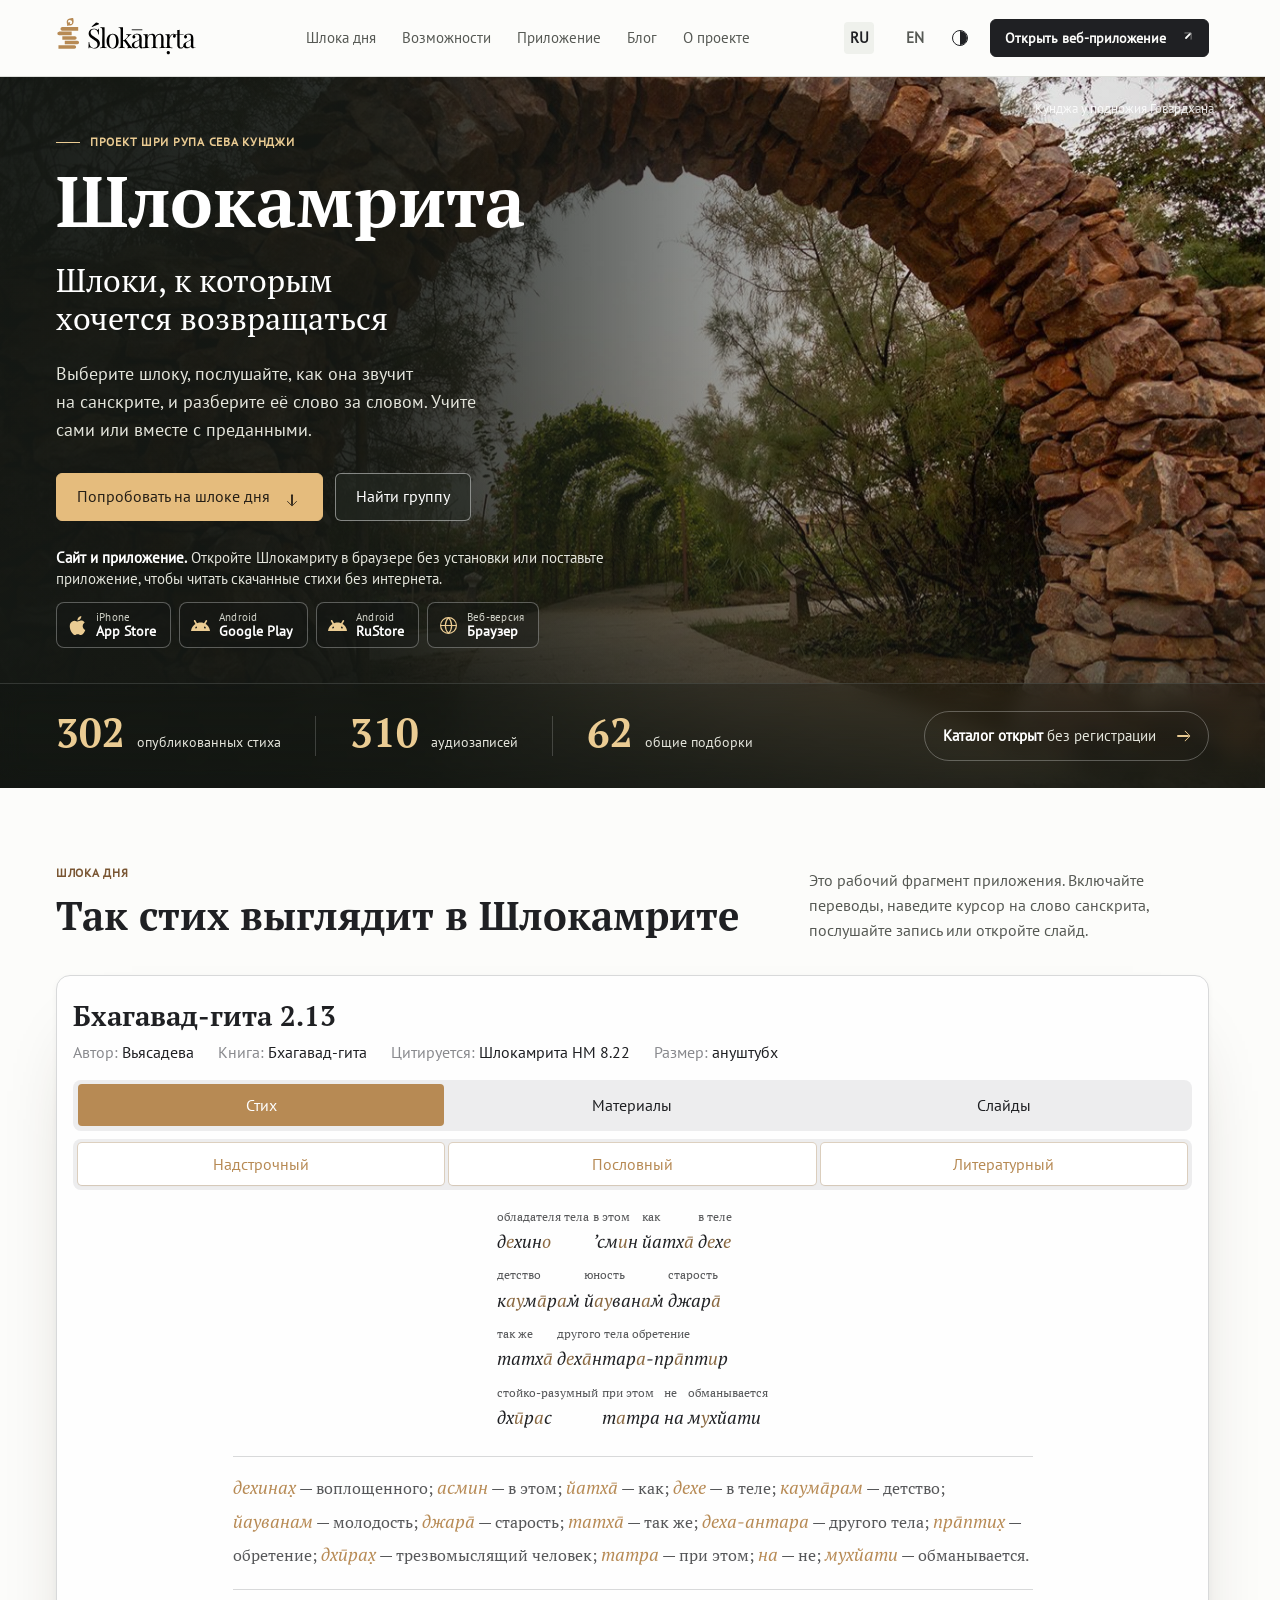
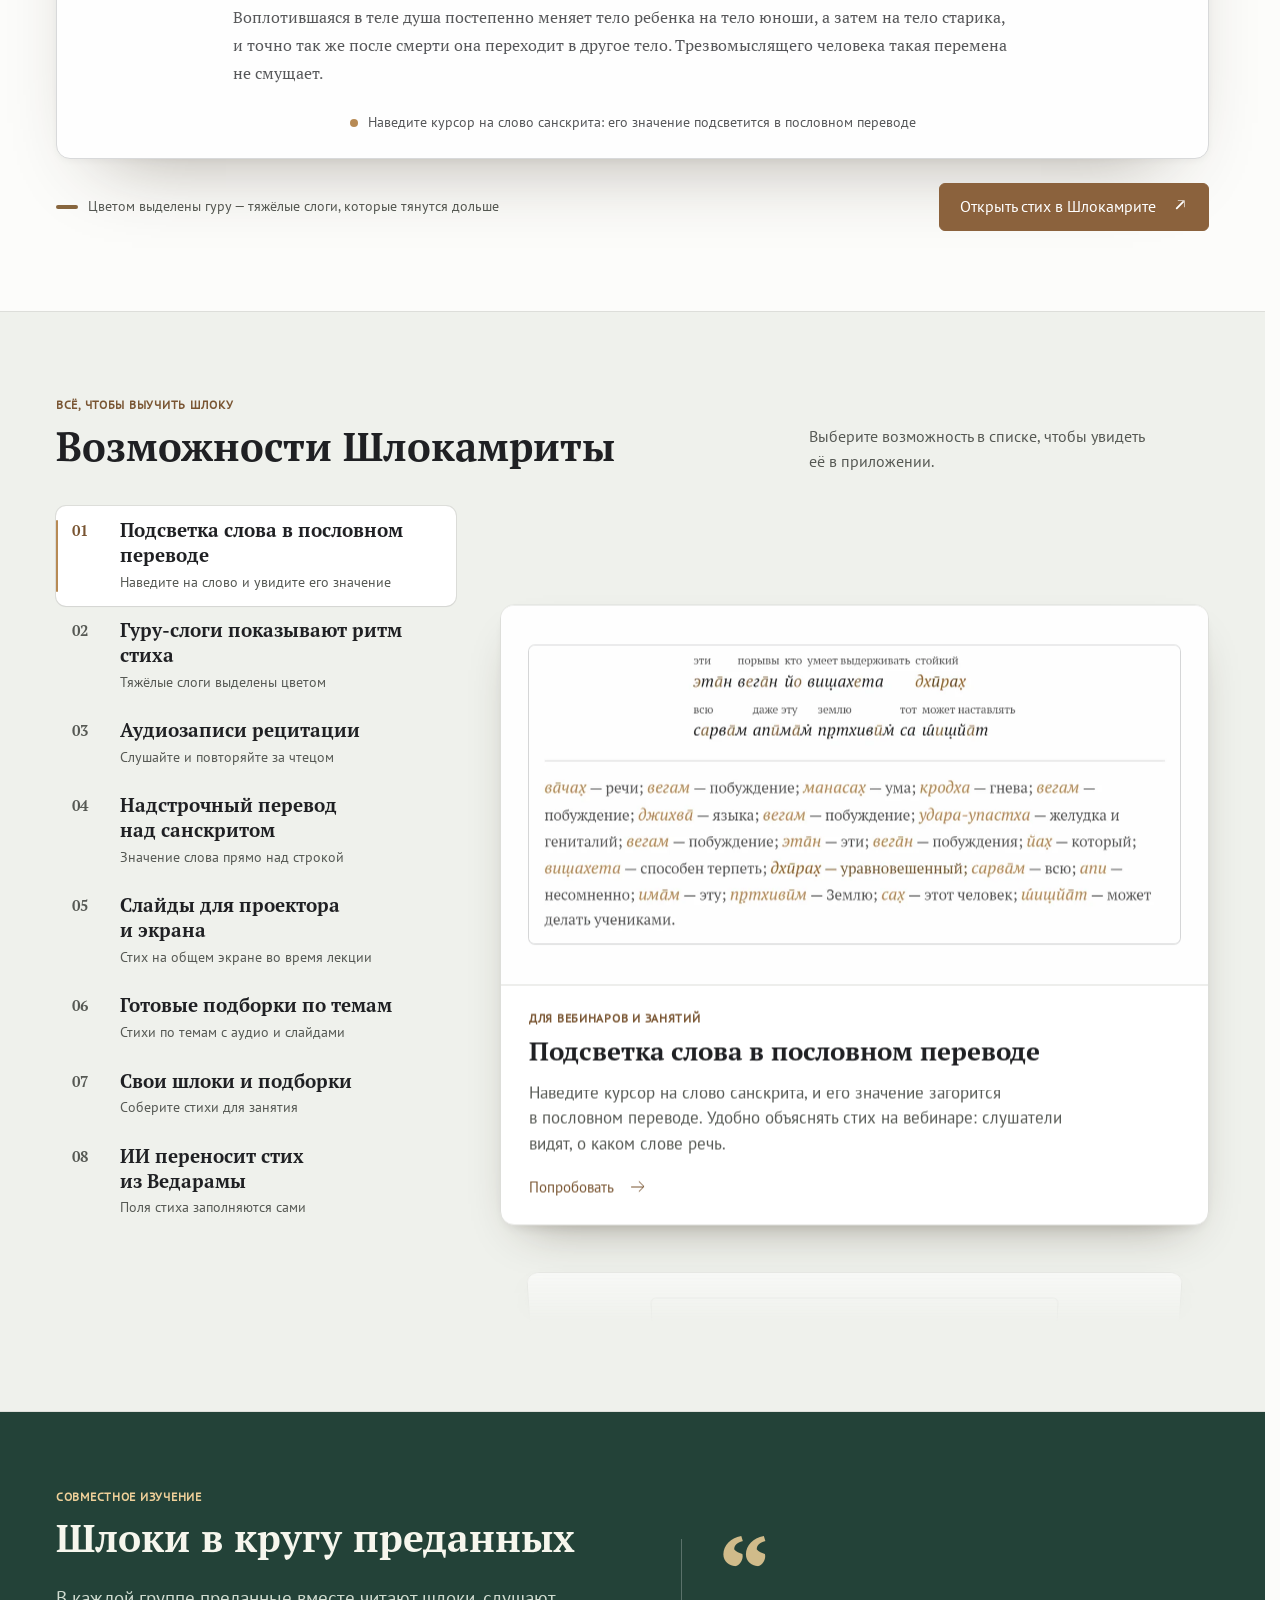
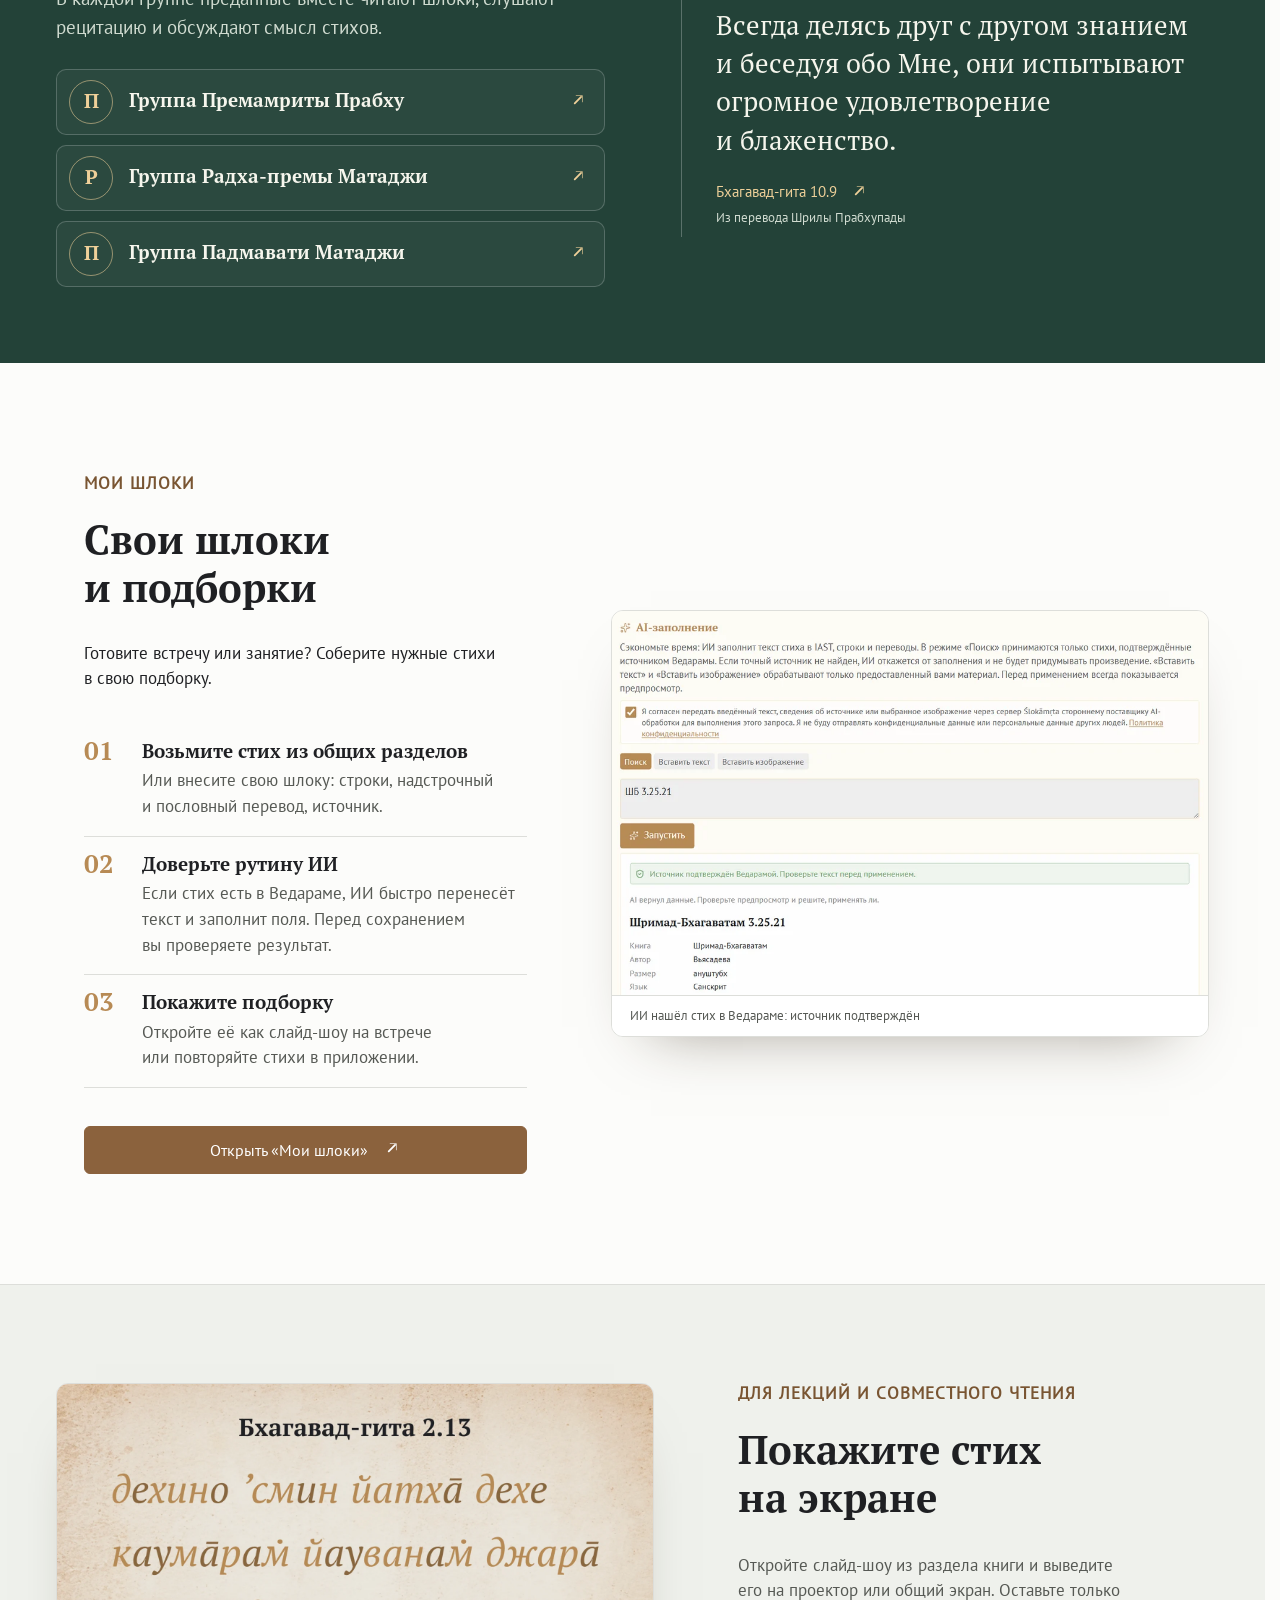
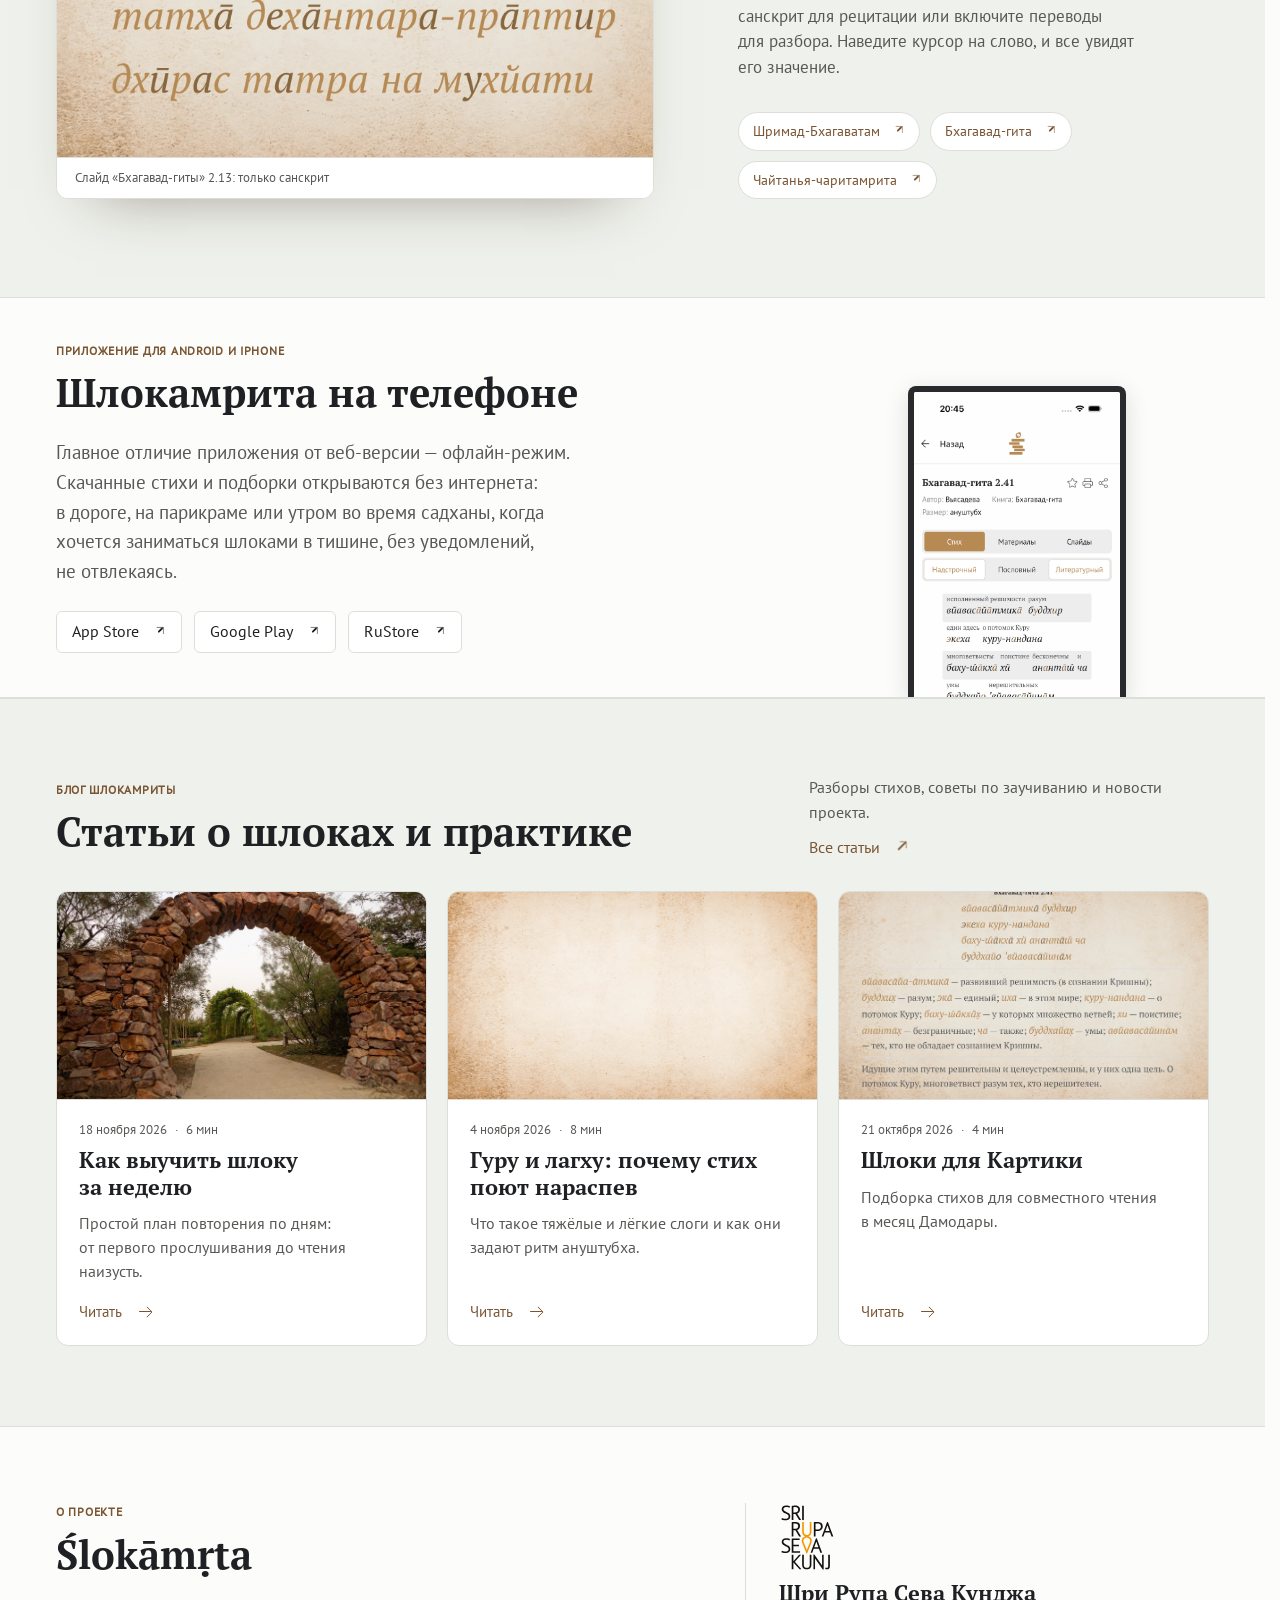
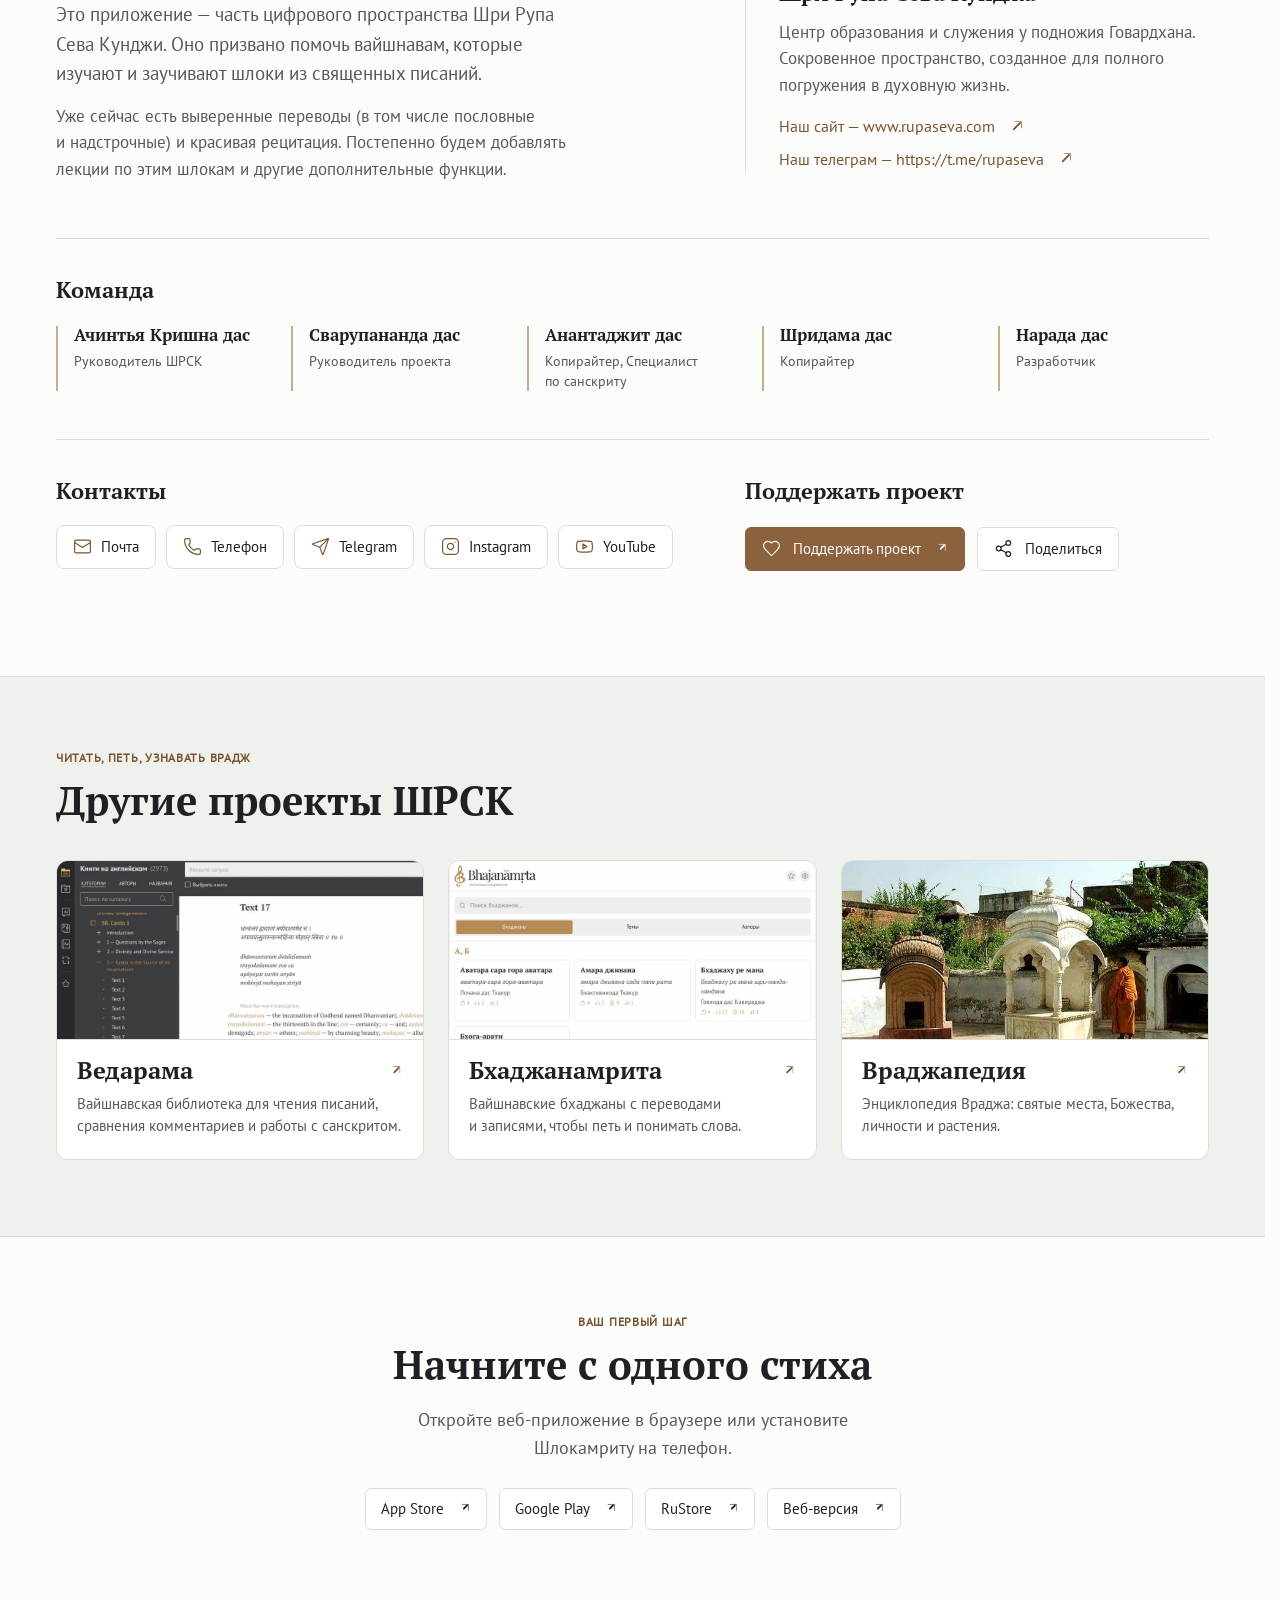
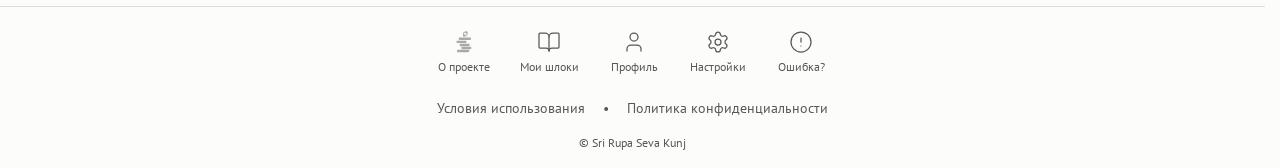
==== commit 7f33ed58: "Slides: no corner lace, in-slide light/dark/soft modes, new slide images; team roles; Apple and Andr" ====
--- a/index.html
+++ b/index.html
@@ -1,4 +1,4 @@
-<!DOCTYPE html><html lang="ru" data-theme="light"><head><meta charset="utf-8"><meta name="viewport" content="width=device-width,initial-scale=1"><meta name="robots" content="noindex,nofollow"><title>Шлокамрита — макет главной</title><link rel="icon" type="image/png" sizes="48x48" href="assets/favicon-48.png"><script>(function(){var q=new URLSearchParams(location.search).get('theme'),s=null;try{s=localStorage.getItem('slokamrita-landing-theme')}catch(e){}var t=q==='dark'||q==='light'?q:s==='dark'||s==='light'?s:matchMedia('(prefers-color-scheme: dark)').matches?'dark':'light';document.documentElement.dataset.theme=t;if(matchMedia('(min-width: 761px)').matches&&!matchMedia('(prefers-reduced-motion: reduce)').matches)document.documentElement.classList.add('reveal-on')})();</script><link rel="stylesheet" href="page.css?v=24"></head>
+<!DOCTYPE html><html lang="ru" data-theme="light"><head><meta charset="utf-8"><meta name="viewport" content="width=device-width,initial-scale=1"><meta name="robots" content="noindex,nofollow"><title>Шлокамрита — макет главной</title><link rel="icon" type="image/png" sizes="48x48" href="assets/favicon-48.png"><script>(function(){var q=new URLSearchParams(location.search).get('theme'),s=null;try{s=localStorage.getItem('slokamrita-landing-theme')}catch(e){}var t=q==='dark'||q==='light'?q:s==='dark'||s==='light'?s:matchMedia('(prefers-color-scheme: dark)').matches?'dark':'light';document.documentElement.dataset.theme=t;if(matchMedia('(min-width: 761px)').matches&&!matchMedia('(prefers-reduced-motion: reduce)').matches)document.documentElement.classList.add('reveal-on')})();</script><link rel="stylesheet" href="page.css?v=26"></head>
 <body>
 <header class="site-header"><div class="wrap header-row">
   <a href="#top" aria-label="Шлокамрита, главная"><img class="brand light" src="assets/brand-light.svg" alt="Шлокамрита"><img class="brand dark" src="assets/brand-dark.svg" alt="Шлокамрита"></a>
@@ -15,7 +15,7 @@
       <p class="hero-lead">Шлоки, к&nbsp;которым<br>хочется возвращаться</p>
       <p class="hero-summary">Выберите шлоку, послушайте, как&nbsp;она звучит на&nbsp;санскрите, и&nbsp;разберите её&nbsp;слово за&nbsp;словом. Учите сами или&nbsp;вместе с&nbsp;преданными.</p>
       <div class="buttons"><a class="button primary" href="#today"><span>Попробовать на&nbsp;шлоке дня</span><span class="arr down" aria-hidden="true"></span></a><a class="button on-hero" href="#community"><span>Найти группу</span></a></div>
-      <div class="hero-platforms" aria-label="Где открыть Шлокамриту"><p class="platforms-note"><strong>Сайт и&nbsp;приложение.</strong> Откройте Шлокамриту в&nbsp;браузере без&nbsp;установки или&nbsp;поставьте приложение, чтобы читать скачанные стихи без&nbsp;интернета.</p><div class="platform-links"><a class="platform" href="https://apps.apple.com/app/id6803114267"><svg xmlns="http://www.w3.org/2000/svg" width="18" height="18" viewBox="0 0 24 24" fill="none" stroke="currentColor" stroke-width="1.5" stroke-linecap="round" stroke-linejoin="round" aria-hidden="true"><rect width="14" height="20" x="5" y="2" rx="2" ry="2"></rect><path d="M12 18h.01"></path></svg><span><small>iPhone</small>App Store</span></a><a class="platform" href="https://play.google.com/store/apps/details?id=com.slokamrita.app"><svg xmlns="http://www.w3.org/2000/svg" width="18" height="18" viewBox="0 0 24 24" fill="none" stroke="currentColor" stroke-width="1.5" stroke-linecap="round" stroke-linejoin="round" aria-hidden="true"><rect width="14" height="20" x="5" y="2" rx="2" ry="2"></rect><path d="M12 18h.01"></path></svg><span><small>Android</small>Google Play</span></a><a class="platform" href="https://www.rustore.ru/catalog/app/com.slokamrita.app"><svg xmlns="http://www.w3.org/2000/svg" width="18" height="18" viewBox="0 0 24 24" fill="none" stroke="currentColor" stroke-width="1.5" stroke-linecap="round" stroke-linejoin="round" aria-hidden="true"><rect width="14" height="20" x="5" y="2" rx="2" ry="2"></rect><path d="M12 18h.01"></path></svg><span><small>Android</small>RuStore</span></a><a class="platform" href="https://slokamrita.com/ru/"><svg xmlns="http://www.w3.org/2000/svg" width="18" height="18" viewBox="0 0 24 24" fill="none" stroke="currentColor" stroke-width="1.5" stroke-linecap="round" stroke-linejoin="round" aria-hidden="true"><circle cx="12" cy="12" r="10"></circle><path d="M12 2a14.5 14.5 0 0 0 0 20 14.5 14.5 0 0 0 0-20"></path><path d="M2 12h20"></path></svg><span><small>Веб-версия</small>Браузер</span></a></div></div>
+      <div class="hero-platforms" aria-label="Где открыть Шлокамриту"><p class="platforms-note"><strong>Сайт и&nbsp;приложение.</strong> Откройте Шлокамриту в&nbsp;браузере без&nbsp;установки или&nbsp;поставьте приложение, чтобы читать скачанные стихи без&nbsp;интернета.</p><div class="platform-links"><a class="platform" href="https://apps.apple.com/app/id6803114267"><svg xmlns="http://www.w3.org/2000/svg" width="18" height="18" viewBox="0 0 24 24" fill="currentColor" aria-hidden="true"><path d="M12.152 6.896c-.948 0-2.415-1.078-3.96-1.04-2.04.027-3.91 1.183-4.961 3.014-2.117 3.675-.546 9.103 1.519 12.09 1.013 1.454 2.208 3.09 3.792 3.039 1.52-.065 2.09-.987 3.935-.987 1.831 0 2.35.987 3.96.948 1.637-.026 2.676-1.48 3.676-2.948 1.156-1.688 1.636-3.325 1.662-3.415-.039-.013-3.182-1.221-3.22-4.857-.026-3.04 2.48-4.494 2.597-4.559-1.429-2.09-3.623-2.324-4.39-2.376-2-.156-3.675 1.09-4.61 1.09zM15.53 3.83c.843-1.012 1.4-2.427 1.245-3.83-1.207.052-2.662.805-3.532 1.818-.78.896-1.454 2.338-1.273 3.714 1.338.104 2.715-.688 3.559-1.701"/></svg><span><small>iPhone</small>App Store</span></a><a class="platform" href="https://play.google.com/store/apps/details?id=com.slokamrita.app"><svg xmlns="http://www.w3.org/2000/svg" width="18" height="18" viewBox="0 0 24 24" fill="currentColor" aria-hidden="true"><path d="M18.4395 5.5586c-.675 1.1664-1.352 2.3318-2.0274 3.498-.0366-.0155-.0742-.0286-.1113-.043-1.8249-.6957-3.484-.8-4.42-.787-1.8551.0185-3.3544.4643-4.2597.8203-.084-.1494-1.7526-3.021-2.0215-3.4864a1.1451 1.1451 0 0 0-.1406-.1914c-.3312-.364-.9054-.4859-1.379-.203-.475.282-.7136.9361-.3886 1.5019 1.9466 3.3696-.0966-.2158 1.9473 3.3593.0172.031-.4946.2642-1.3926 1.0177C2.8987 12.176.452 14.772 0 18.9902h24c-.119-1.1108-.3686-2.099-.7461-3.0683-.7438-1.9118-1.8435-3.2928-2.7402-4.1836a12.1048 12.1048 0 0 0-2.1309-1.6875c.6594-1.122 1.312-2.2559 1.9649-3.3848.2077-.3615.1886-.7956-.0079-1.1191a1.1001 1.1001 0 0 0-.8515-.5332c-.5225-.0536-.9392.3128-1.0488.5449zm-.0391 8.461c.3944.5926.324 1.3306-.1563 1.6503-.4799.3197-1.188.0985-1.582-.4941-.3944-.5927-.324-1.3307.1563-1.6504.4727-.315 1.1812-.1086 1.582.4941zM7.207 13.5273c.4803.3197.5506 1.0577.1563 1.6504-.394.5926-1.1038.8138-1.584.4941-.48-.3197-.5503-1.0577-.1563-1.6504.4008-.6021 1.1087-.8106 1.584-.4941z"/></svg><span><small>Android</small>Google Play</span></a><a class="platform" href="https://www.rustore.ru/catalog/app/com.slokamrita.app"><svg xmlns="http://www.w3.org/2000/svg" width="18" height="18" viewBox="0 0 24 24" fill="currentColor" aria-hidden="true"><path d="M18.4395 5.5586c-.675 1.1664-1.352 2.3318-2.0274 3.498-.0366-.0155-.0742-.0286-.1113-.043-1.8249-.6957-3.484-.8-4.42-.787-1.8551.0185-3.3544.4643-4.2597.8203-.084-.1494-1.7526-3.021-2.0215-3.4864a1.1451 1.1451 0 0 0-.1406-.1914c-.3312-.364-.9054-.4859-1.379-.203-.475.282-.7136.9361-.3886 1.5019 1.9466 3.3696-.0966-.2158 1.9473 3.3593.0172.031-.4946.2642-1.3926 1.0177C2.8987 12.176.452 14.772 0 18.9902h24c-.119-1.1108-.3686-2.099-.7461-3.0683-.7438-1.9118-1.8435-3.2928-2.7402-4.1836a12.1048 12.1048 0 0 0-2.1309-1.6875c.6594-1.122 1.312-2.2559 1.9649-3.3848.2077-.3615.1886-.7956-.0079-1.1191a1.1001 1.1001 0 0 0-.8515-.5332c-.5225-.0536-.9392.3128-1.0488.5449zm-.0391 8.461c.3944.5926.324 1.3306-.1563 1.6503-.4799.3197-1.188.0985-1.582-.4941-.3944-.5927-.324-1.3307.1563-1.6504.4727-.315 1.1812-.1086 1.582.4941zM7.207 13.5273c.4803.3197.5506 1.0577.1563 1.6504-.394.5926-1.1038.8138-1.584.4941-.48-.3197-.5503-1.0577-.1563-1.6504.4008-.6021 1.1087-.8106 1.584-.4941z"/></svg><span><small>Android</small>RuStore</span></a><a class="platform" href="https://slokamrita.com/ru/"><svg xmlns="http://www.w3.org/2000/svg" width="18" height="18" viewBox="0 0 24 24" fill="none" stroke="currentColor" stroke-width="1.5" stroke-linecap="round" stroke-linejoin="round" aria-hidden="true"><circle cx="12" cy="12" r="10"></circle><path d="M12 2a14.5 14.5 0 0 0 0 20 14.5 14.5 0 0 0 0-20"></path><path d="M2 12h20"></path></svg><span><small>Веб-версия</small>Браузер</span></a></div></div>
     </div>
     <div class="hero-stats" aria-label="Статистика каталога"><div class="wrap hero-stats-row">
       <dl><div><dt>302</dt><dd class="stat-long">опубликованных стиха</dd></div><div><dt>310</dt><dd>аудиозаписей</dd></div><div><dt>62</dt><dd>общие подборки</dd></div></dl>
@@ -24,7 +24,7 @@
   </section>
   <section class="day" id="today" aria-labelledby="day-title"><div class="wrap">
     <div class="section-head"><div><p class="eyebrow">ШЛОКА ДНЯ</p><h2 id="day-title">Так стих выглядит в&nbsp;Шлокамрите</h2></div><p class="section-aside">Это&nbsp;рабочий фрагмент приложения. Включайте переводы, <span class="on-pointer">наведите курсор на&nbsp;слово санскрита,</span><span class="on-touch">нажмите на&nbsp;слово санскрита,</span> послушайте запись или&nbsp;откройте слайд.</p></div>
-    <div class="app-window" data-app-window=""><div class="app-slides" id="app-slides" hidden><iframe title="Показ слайдов" data-src="slideshow/viewer.html?v=20261021-word-links" sandbox="allow-scripts allow-same-origin" allow="fullscreen" allowfullscreen></iframe></div>
+    <div class="app-window" data-app-window=""><div class="app-slides" id="app-slides" hidden><iframe title="Показ слайдов" data-src="slideshow/viewer.html?v=20261125-colour-modes" sandbox="allow-scripts allow-same-origin" allow="fullscreen" allowfullscreen></iframe></div>
       <div class="app-body">
         <div class="app-title-row"><h3 class="app-title">Бхагавад-гита 2.13</h3></div><p class="app-meta"><span><em>Автор:</em> Вьясадева</span><span><em>Книга:</em> Бхагавад-гита</span><span><em>Цитируется:</em> Шлокамрита НМ 8.22</span><span><em>Размер:</em> ануштубх</span></p>
         <div class="app-strip app-tabs" role="tablist" aria-label="Раздел стиха"><button type="button" role="tab" aria-selected="true" aria-controls="panel-verse" data-tab="verse">Стих</button><button type="button" role="tab" aria-selected="false" aria-controls="panel-materials" data-tab="materials">Материалы</button><button type="button" role="tab" aria-selected="false" aria-controls="app-slides" data-tab="slides">Слайды</button></div>
@@ -53,7 +53,7 @@
   </div></section>
   <section class="features" id="features" aria-labelledby="features-title"><div class="wrap">
     <div class="section-head"><div><p class="eyebrow">ВСЁ, ЧТОБЫ ВЫУЧИТЬ ШЛОКУ</p><h2 id="features-title">Возможности Шлокамриты</h2></div><p class="section-aside"><span class="aside-desktop">Выберите возможность в&nbsp;списке, чтобы увидеть её&nbsp;в&nbsp;приложении.</span><span class="aside-mobile">Нажмите на&nbsp;возможность, чтобы открыть подробности и&nbsp;снимок.</span></p></div>
-    <div class="feature-stage"><ol class="feature-explorer" data-feature-explorer><li class="feature"><h3 class="feature-head"><button type="button" class="feature-toggle" id="feature-tab-1" aria-expanded="false" aria-controls="feature-1"><span class="feature-num" aria-hidden="true">01</span><span class="feature-name"><span class="feature-title">Подсветка слова в&nbsp;пословном переводе</span><span class="feature-brief"><span class="on-pointer">Наведите на&nbsp;слово и&nbsp;увидите</span><span class="on-touch">Нажмите на&nbsp;слово и&nbsp;увидите</span> его&nbsp;значение</span></span><span class="tile-chevron" aria-hidden="true"></span></button></h3><div class="feature-panel" id="feature-1" role="region" aria-labelledby="feature-tab-1" hidden><figure class="feature-shot"><picture><source media="(max-width: 760px)" srcset="assets/app/m/wordlinks-ru-light.webp" width="1170" height="1320"><img class="light" src="assets/app/wordlinks-ru-light.webp" alt="Подсветка слова и его значения в пословном переводе" loading="lazy" width="1200" height="549"></picture><picture><source media="(max-width: 760px)" srcset="assets/app/m/wordlinks-ru-dark.webp" width="1170" height="1320"><img class="dark" src="assets/app/wordlinks-ru-dark.webp" alt="" loading="lazy" width="1200" height="549"></picture></figure><div class="feature-copy"><p class="tile-kicker">Для&nbsp;вебинаров и&nbsp;занятий</p><p class="feature-panel-title" aria-hidden="true">Подсветка слова в&nbsp;пословном переводе</p><p><span class="on-pointer">Наведите курсор на&nbsp;слово санскрита, и</span><span class="on-touch">Нажмите на&nbsp;слово санскрита, и</span>&nbsp;его&nbsp;значение загорится в&nbsp;пословном переводе. Удобно объяснять стих на&nbsp;вебинаре: слушатели видят, о&nbsp;каком слове речь.</p><a class="tile-link" href="#today" data-demo="wordlinks"><span>Попробовать</span><span class="arr" aria-hidden="true"></span></a></div></div></li><li class="feature"><h3 class="feature-head"><button type="button" class="feature-toggle" id="feature-tab-2" aria-expanded="false" aria-controls="feature-2"><span class="feature-num" aria-hidden="true">02</span><span class="feature-name"><span class="feature-title">Гуру-слоги показывают ритм стиха</span><span class="feature-brief">Тяжёлые слоги выделены цветом</span></span><span class="tile-chevron" aria-hidden="true"></span></button></h3><div class="feature-panel" id="feature-2" role="region" aria-labelledby="feature-tab-2" hidden><figure class="feature-shot"><picture><source media="(max-width: 760px)" srcset="assets/app/m/guru-ru-light.webp" width="1170" height="1080"><img class="light" src="assets/app/guru-ru-light.webp" alt="Стих с выделенными гуру-слогами" loading="lazy" width="441" height="317"></picture><picture><source media="(max-width: 760px)" srcset="assets/app/m/guru-ru-dark.webp" width="1170" height="1080"><img class="dark" src="assets/app/guru-ru-dark.webp" alt="" loading="lazy" width="441" height="317"></picture></figure><div class="feature-copy"><p class="feature-panel-title" aria-hidden="true">Гуру-слоги показывают ритм стиха</p><p>Тяжёлые слоги выделены цветом. Видно ритм стиха, легче читать нараспев.</p><a class="tile-link" href="#today" data-demo="guru"><span>Посмотреть</span><span class="arr" aria-hidden="true"></span></a></div></div></li><li class="feature"><h3 class="feature-head"><button type="button" class="feature-toggle" id="feature-tab-3" aria-expanded="false" aria-controls="feature-3"><span class="feature-num" aria-hidden="true">03</span><span class="feature-name"><span class="feature-title">Аудиозаписи рецитации</span><span class="feature-brief">Слушайте и&nbsp;повторяйте за&nbsp;чтецом</span></span><span class="tile-chevron" aria-hidden="true"></span></button></h3><div class="feature-panel" id="feature-3" role="region" aria-labelledby="feature-tab-3" hidden><figure class="feature-shot"><picture><source media="(max-width: 760px)" srcset="assets/app/m/audio-ru-light.webp" width="1170" height="996"><img class="light" src="assets/app/audio-ru-light.webp" alt="Запись рецитации в Шлокамрите" loading="lazy" width="641" height="272"></picture><picture><source media="(max-width: 760px)" srcset="assets/app/m/audio-ru-dark.webp" width="1170" height="996"><img class="dark" src="assets/app/audio-ru-dark.webp" alt="" loading="lazy" width="641" height="272"></picture></figure><div class="feature-copy"><p class="feature-panel-title" aria-hidden="true">Аудиозаписи рецитации</p><p>Рецитация преданных: слушайте стих и&nbsp;повторяйте за&nbsp;чтецом.</p><a class="tile-link" href="#today" data-demo="audio"><span>Послушать</span><span class="arr" aria-hidden="true"></span></a></div></div></li><li class="feature"><h3 class="feature-head"><button type="button" class="feature-toggle" id="feature-tab-4" aria-expanded="false" aria-controls="feature-4"><span class="feature-num" aria-hidden="true">04</span><span class="feature-name"><span class="feature-title">Надстрочный перевод над&nbsp;санскритом</span><span class="feature-brief">Значение слова прямо над&nbsp;строкой</span></span><span class="tile-chevron" aria-hidden="true"></span></button></h3><div class="feature-panel" id="feature-4" role="region" aria-labelledby="feature-tab-4" hidden><figure class="feature-shot"><picture><source media="(max-width: 760px)" srcset="assets/app/m/interlinear-ru-light.webp" width="1170" height="756"><img class="light" src="assets/app/interlinear-ru-light.webp" alt="Надстрочный перевод над санскритом" loading="lazy" width="581" height="450"></picture><picture><source media="(max-width: 760px)" srcset="assets/app/m/interlinear-ru-dark.webp" width="1170" height="756"><img class="dark" src="assets/app/interlinear-ru-dark.webp" alt="" loading="lazy" width="581" height="450"></picture></figure><div class="feature-copy"><p class="feature-panel-title" aria-hidden="true">Надстрочный перевод над&nbsp;санскритом</p><p>Значение каждого слова прямо над&nbsp;санскритом. Отключите его, чтобы проверить себя.</p><a class="tile-link" href="#today" data-demo="interlinear"><span>Включить</span><span class="arr" aria-hidden="true"></span></a></div></div></li><li class="feature"><h3 class="feature-head"><button type="button" class="feature-toggle" id="feature-tab-5" aria-expanded="false" aria-controls="feature-5"><span class="feature-num" aria-hidden="true">05</span><span class="feature-name"><span class="feature-title">Слайды для&nbsp;проектора и&nbsp;экрана</span><span class="feature-brief">Стих на&nbsp;общем экране во&nbsp;время лекции</span></span><span class="tile-chevron" aria-hidden="true"></span></button></h3><div class="feature-panel" id="feature-5" role="region" aria-labelledby="feature-tab-5" hidden><figure class="feature-shot"><picture><source media="(max-width: 760px)" srcset="assets/app/m/slides-ru-light.webp" width="1170" height="1170"><img class="light" src="assets/app/slides-tile-ru-light.webp" alt="Слайд стиха" loading="lazy" width="1100" height="773"></picture><picture><source media="(max-width: 760px)" srcset="assets/app/m/slides-ru-dark.webp" width="1170" height="1170"><img class="dark" src="assets/app/slides-tile-ru-dark.webp" alt="" loading="lazy" width="1100" height="773"></picture></figure><div class="feature-copy"><p class="tile-kicker">Для&nbsp;лекций</p><p class="feature-panel-title" aria-hidden="true">Слайды для&nbsp;проектора и&nbsp;экрана</p><p>Стих на&nbsp;проекторе или&nbsp;общем экране. Выберите, что&nbsp;показать: санскрит, надстрочный, пословный или&nbsp;литературный перевод, и&nbsp;разверните слайд на&nbsp;весь экран.</p><a class="tile-link" href="#today" data-demo="slides"><span>Открыть слайд</span><span class="arr" aria-hidden="true"></span></a></div></div></li><li class="feature"><h3 class="feature-head"><button type="button" class="feature-toggle" id="feature-tab-6" aria-expanded="false" aria-controls="feature-6"><span class="feature-num" aria-hidden="true">06</span><span class="feature-name"><span class="feature-title">Готовые подборки по&nbsp;темам</span><span class="feature-brief">Стихи по&nbsp;темам с&nbsp;аудио и&nbsp;слайдами</span></span><span class="tile-chevron" aria-hidden="true"></span></button></h3><div class="feature-panel" id="feature-6" role="region" aria-labelledby="feature-tab-6" hidden><figure class="feature-shot"><picture><source media="(max-width: 760px)" srcset="assets/app/m/collections-ru-light.webp" width="1170" height="1200"><img class="light" src="assets/app/collections-ru-light.webp" alt="Общие подборки шлок" loading="lazy" width="800" height="622"></picture><picture><source media="(max-width: 760px)" srcset="assets/app/m/collections-ru-dark.webp" width="1170" height="1200"><img class="dark" src="assets/app/collections-ru-dark.webp" alt="" loading="lazy" width="800" height="622"></picture></figure><div class="feature-copy"><p class="feature-panel-title" aria-hidden="true">Готовые подборки по&nbsp;темам</p><p>Стихи по&nbsp;темам: от&nbsp;«Абсолютной Истины» до&nbsp;пранам. Печать, слайды и&nbsp;аудио всей подборки.</p><a class="tile-link" href="https://slokamrita.com/ru/?group=group"><span>Все подборки</span><span class="arr ext" aria-hidden="true"></span></a></div></div></li><li class="feature"><h3 class="feature-head"><button type="button" class="feature-toggle" id="feature-tab-7" aria-expanded="false" aria-controls="feature-7"><span class="feature-num" aria-hidden="true">07</span><span class="feature-name"><span class="feature-title">Свои шлоки и&nbsp;подборки</span><span class="feature-brief">Соберите стихи для&nbsp;занятия</span></span><span class="tile-chevron" aria-hidden="true"></span></button></h3><div class="feature-panel" id="feature-7" role="region" aria-labelledby="feature-tab-7" hidden><figure class="feature-shot"><picture><source media="(max-width: 760px)" srcset="assets/app/m/editor-ru-light.webp" width="1170" height="1644"><img class="light" src="assets/app/editor-ru-light.webp" alt="Редактор своего стиха" loading="lazy" width="800" height="509"></picture><picture><source media="(max-width: 760px)" srcset="assets/app/m/editor-ru-dark.webp" width="1170" height="1644"><img class="dark" src="assets/app/editor-ru-dark.webp" alt="" loading="lazy" width="800" height="509"></picture></figure><div class="feature-copy"><p class="feature-panel-title" aria-hidden="true">Свои шлоки и&nbsp;подборки</p><p>Добавляйте стихи из&nbsp;общих разделов в&nbsp;свои подборки или&nbsp;вносите собственную шлоку.</p><a class="tile-link" href="#cabinet"><span>Подробнее</span><span class="arr down" aria-hidden="true"></span></a></div></div></li><li class="feature"><h3 class="feature-head"><button type="button" class="feature-toggle" id="feature-tab-8" aria-expanded="false" aria-controls="feature-8"><span class="feature-num" aria-hidden="true">08</span><span class="feature-name"><span class="feature-title">ИИ переносит стих из&nbsp;Ведарамы</span><span class="feature-brief">Поля стиха заполняются сами</span></span><span class="tile-chevron" aria-hidden="true"></span></button></h3><div class="feature-panel" id="feature-8" role="region" aria-labelledby="feature-tab-8" hidden><figure class="feature-shot"><picture><source media="(max-width: 760px)" srcset="assets/app/m/ai-tile-ru-light.webp" width="1170" height="1767"><img class="light" src="assets/app/ai-tile-ru-light.webp" alt="Заполнение стиха с помощью ИИ" loading="lazy" width="800" height="507"></picture><picture><source media="(max-width: 760px)" srcset="assets/app/m/ai-tile-ru-dark.webp" width="1170" height="1767"><img class="dark" src="assets/app/ai-tile-ru-dark.webp" alt="" loading="lazy" width="800" height="507"></picture></figure><div class="feature-copy"><p class="feature-panel-title" aria-hidden="true">ИИ переносит стих из&nbsp;Ведарамы</p><p>Если стих есть в&nbsp;Ведараме, ИИ перенесёт его и&nbsp;заполнит поля. Вы&nbsp;проверяете текст перед сохранением.</p><a class="tile-link" href="#cabinet"><span>Как это работает</span><span class="arr down" aria-hidden="true"></span></a></div></div></li></ol><div class="feature-drum" data-feature-drum aria-live="polite"></div></div>
+    <div class="feature-stage"><ol class="feature-explorer" data-feature-explorer><li class="feature"><h3 class="feature-head"><button type="button" class="feature-toggle" id="feature-tab-1" aria-expanded="false" aria-controls="feature-1"><span class="feature-num" aria-hidden="true">01</span><span class="feature-name"><span class="feature-title">Подсветка слова в&nbsp;пословном переводе</span><span class="feature-brief"><span class="on-pointer">Наведите на&nbsp;слово и&nbsp;увидите</span><span class="on-touch">Нажмите на&nbsp;слово и&nbsp;увидите</span> его&nbsp;значение</span></span><span class="tile-chevron" aria-hidden="true"></span></button></h3><div class="feature-panel" id="feature-1" role="region" aria-labelledby="feature-tab-1" hidden><figure class="feature-shot"><picture><source media="(max-width: 760px)" srcset="assets/app/m/wordlinks-ru-light.webp" width="1170" height="1320"><img class="light" src="assets/app/wordlinks-ru-light.webp" alt="Подсветка слова и его значения в пословном переводе" loading="lazy" width="1200" height="549"></picture><picture><source media="(max-width: 760px)" srcset="assets/app/m/wordlinks-ru-dark.webp" width="1170" height="1320"><img class="dark" src="assets/app/wordlinks-ru-dark.webp" alt="" loading="lazy" width="1200" height="549"></picture></figure><div class="feature-copy"><p class="tile-kicker">Для&nbsp;вебинаров и&nbsp;занятий</p><p class="feature-panel-title" aria-hidden="true">Подсветка слова в&nbsp;пословном переводе</p><p><span class="on-pointer">Наведите курсор на&nbsp;слово санскрита, и</span><span class="on-touch">Нажмите на&nbsp;слово санскрита, и</span>&nbsp;его&nbsp;значение загорится в&nbsp;пословном переводе. Удобно объяснять стих на&nbsp;вебинаре: слушатели видят, о&nbsp;каком слове речь.</p><a class="tile-link" href="#today" data-demo="wordlinks"><span>Попробовать</span><span class="arr" aria-hidden="true"></span></a></div></div></li><li class="feature"><h3 class="feature-head"><button type="button" class="feature-toggle" id="feature-tab-2" aria-expanded="false" aria-controls="feature-2"><span class="feature-num" aria-hidden="true">02</span><span class="feature-name"><span class="feature-title">Гуру-слоги показывают ритм стиха</span><span class="feature-brief">Тяжёлые слоги выделены цветом</span></span><span class="tile-chevron" aria-hidden="true"></span></button></h3><div class="feature-panel" id="feature-2" role="region" aria-labelledby="feature-tab-2" hidden><figure class="feature-shot"><picture><source media="(max-width: 760px)" srcset="assets/app/m/guru-ru-light.webp" width="1170" height="1080"><img class="light" src="assets/app/guru-ru-light.webp" alt="Стих с выделенными гуру-слогами" loading="lazy" width="441" height="317"></picture><picture><source media="(max-width: 760px)" srcset="assets/app/m/guru-ru-dark.webp" width="1170" height="1080"><img class="dark" src="assets/app/guru-ru-dark.webp" alt="" loading="lazy" width="441" height="317"></picture></figure><div class="feature-copy"><p class="feature-panel-title" aria-hidden="true">Гуру-слоги показывают ритм стиха</p><p>Тяжёлые слоги выделены цветом. Видно ритм стиха, легче читать нараспев.</p><a class="tile-link" href="#today" data-demo="guru"><span>Посмотреть</span><span class="arr" aria-hidden="true"></span></a></div></div></li><li class="feature"><h3 class="feature-head"><button type="button" class="feature-toggle" id="feature-tab-3" aria-expanded="false" aria-controls="feature-3"><span class="feature-num" aria-hidden="true">03</span><span class="feature-name"><span class="feature-title">Аудиозаписи рецитации</span><span class="feature-brief">Слушайте и&nbsp;повторяйте за&nbsp;чтецом</span></span><span class="tile-chevron" aria-hidden="true"></span></button></h3><div class="feature-panel" id="feature-3" role="region" aria-labelledby="feature-tab-3" hidden><figure class="feature-shot"><picture><source media="(max-width: 760px)" srcset="assets/app/m/audio-ru-light.webp" width="1170" height="996"><img class="light" src="assets/app/audio-ru-light.webp" alt="Запись рецитации в Шлокамрите" loading="lazy" width="641" height="272"></picture><picture><source media="(max-width: 760px)" srcset="assets/app/m/audio-ru-dark.webp" width="1170" height="996"><img class="dark" src="assets/app/audio-ru-dark.webp" alt="" loading="lazy" width="641" height="272"></picture></figure><div class="feature-copy"><p class="feature-panel-title" aria-hidden="true">Аудиозаписи рецитации</p><p>Рецитация преданных: слушайте стих и&nbsp;повторяйте за&nbsp;чтецом.</p><a class="tile-link" href="#today" data-demo="audio"><span>Послушать</span><span class="arr" aria-hidden="true"></span></a></div></div></li><li class="feature"><h3 class="feature-head"><button type="button" class="feature-toggle" id="feature-tab-4" aria-expanded="false" aria-controls="feature-4"><span class="feature-num" aria-hidden="true">04</span><span class="feature-name"><span class="feature-title">Надстрочный перевод над&nbsp;санскритом</span><span class="feature-brief">Значение слова прямо над&nbsp;строкой</span></span><span class="tile-chevron" aria-hidden="true"></span></button></h3><div class="feature-panel" id="feature-4" role="region" aria-labelledby="feature-tab-4" hidden><figure class="feature-shot"><picture><source media="(max-width: 760px)" srcset="assets/app/m/interlinear-ru-light.webp" width="1170" height="756"><img class="light" src="assets/app/interlinear-ru-light.webp" alt="Надстрочный перевод над санскритом" loading="lazy" width="581" height="450"></picture><picture><source media="(max-width: 760px)" srcset="assets/app/m/interlinear-ru-dark.webp" width="1170" height="756"><img class="dark" src="assets/app/interlinear-ru-dark.webp" alt="" loading="lazy" width="581" height="450"></picture></figure><div class="feature-copy"><p class="feature-panel-title" aria-hidden="true">Надстрочный перевод над&nbsp;санскритом</p><p>Значение каждого слова прямо над&nbsp;санскритом. Отключите его, чтобы проверить себя.</p><a class="tile-link" href="#today" data-demo="interlinear"><span>Включить</span><span class="arr" aria-hidden="true"></span></a></div></div></li><li class="feature"><h3 class="feature-head"><button type="button" class="feature-toggle" id="feature-tab-5" aria-expanded="false" aria-controls="feature-5"><span class="feature-num" aria-hidden="true">05</span><span class="feature-name"><span class="feature-title">Слайды для&nbsp;проектора и&nbsp;экрана</span><span class="feature-brief">Стих на&nbsp;общем экране во&nbsp;время лекции</span></span><span class="tile-chevron" aria-hidden="true"></span></button></h3><div class="feature-panel" id="feature-5" role="region" aria-labelledby="feature-tab-5" hidden><figure class="feature-shot"><picture><source media="(max-width: 760px)" srcset="assets/app/m/slides-ru-light.webp?v=2" width="1170" height="1170"><img class="light" src="assets/app/slides-tile-ru-light.webp?v=2" alt="Слайд стиха" loading="lazy" width="1100" height="773"></picture><picture><source media="(max-width: 760px)" srcset="assets/app/m/slides-ru-dark.webp?v=2" width="1170" height="1170"><img class="dark" src="assets/app/slides-tile-ru-dark.webp?v=2" alt="" loading="lazy" width="1100" height="773"></picture></figure><div class="feature-copy"><p class="tile-kicker">Для&nbsp;лекций</p><p class="feature-panel-title" aria-hidden="true">Слайды для&nbsp;проектора и&nbsp;экрана</p><p>Стих на&nbsp;проекторе или&nbsp;общем экране. Выберите, что&nbsp;показать: санскрит, надстрочный, пословный или&nbsp;литературный перевод, и&nbsp;разверните слайд на&nbsp;весь экран.</p><a class="tile-link" href="#today" data-demo="slides"><span>Открыть слайд</span><span class="arr" aria-hidden="true"></span></a></div></div></li><li class="feature"><h3 class="feature-head"><button type="button" class="feature-toggle" id="feature-tab-6" aria-expanded="false" aria-controls="feature-6"><span class="feature-num" aria-hidden="true">06</span><span class="feature-name"><span class="feature-title">Готовые подборки по&nbsp;темам</span><span class="feature-brief">Стихи по&nbsp;темам с&nbsp;аудио и&nbsp;слайдами</span></span><span class="tile-chevron" aria-hidden="true"></span></button></h3><div class="feature-panel" id="feature-6" role="region" aria-labelledby="feature-tab-6" hidden><figure class="feature-shot"><picture><source media="(max-width: 760px)" srcset="assets/app/m/collections-ru-light.webp" width="1170" height="1200"><img class="light" src="assets/app/collections-ru-light.webp" alt="Общие подборки шлок" loading="lazy" width="800" height="622"></picture><picture><source media="(max-width: 760px)" srcset="assets/app/m/collections-ru-dark.webp" width="1170" height="1200"><img class="dark" src="assets/app/collections-ru-dark.webp" alt="" loading="lazy" width="800" height="622"></picture></figure><div class="feature-copy"><p class="feature-panel-title" aria-hidden="true">Готовые подборки по&nbsp;темам</p><p>Стихи по&nbsp;темам: от&nbsp;«Абсолютной Истины» до&nbsp;пранам. Печать, слайды и&nbsp;аудио всей подборки.</p><a class="tile-link" href="https://slokamrita.com/ru/?group=group"><span>Все подборки</span><span class="arr ext" aria-hidden="true"></span></a></div></div></li><li class="feature"><h3 class="feature-head"><button type="button" class="feature-toggle" id="feature-tab-7" aria-expanded="false" aria-controls="feature-7"><span class="feature-num" aria-hidden="true">07</span><span class="feature-name"><span class="feature-title">Свои шлоки и&nbsp;подборки</span><span class="feature-brief">Соберите стихи для&nbsp;занятия</span></span><span class="tile-chevron" aria-hidden="true"></span></button></h3><div class="feature-panel" id="feature-7" role="region" aria-labelledby="feature-tab-7" hidden><figure class="feature-shot"><picture><source media="(max-width: 760px)" srcset="assets/app/m/editor-ru-light.webp" width="1170" height="1644"><img class="light" src="assets/app/editor-ru-light.webp" alt="Редактор своего стиха" loading="lazy" width="800" height="509"></picture><picture><source media="(max-width: 760px)" srcset="assets/app/m/editor-ru-dark.webp" width="1170" height="1644"><img class="dark" src="assets/app/editor-ru-dark.webp" alt="" loading="lazy" width="800" height="509"></picture></figure><div class="feature-copy"><p class="feature-panel-title" aria-hidden="true">Свои шлоки и&nbsp;подборки</p><p>Добавляйте стихи из&nbsp;общих разделов в&nbsp;свои подборки или&nbsp;вносите собственную шлоку.</p><a class="tile-link" href="#cabinet"><span>Подробнее</span><span class="arr down" aria-hidden="true"></span></a></div></div></li><li class="feature"><h3 class="feature-head"><button type="button" class="feature-toggle" id="feature-tab-8" aria-expanded="false" aria-controls="feature-8"><span class="feature-num" aria-hidden="true">08</span><span class="feature-name"><span class="feature-title">ИИ переносит стих из&nbsp;Ведарамы</span><span class="feature-brief">Поля стиха заполняются сами</span></span><span class="tile-chevron" aria-hidden="true"></span></button></h3><div class="feature-panel" id="feature-8" role="region" aria-labelledby="feature-tab-8" hidden><figure class="feature-shot"><picture><source media="(max-width: 760px)" srcset="assets/app/m/ai-tile-ru-light.webp" width="1170" height="1767"><img class="light" src="assets/app/ai-tile-ru-light.webp" alt="Заполнение стиха с помощью ИИ" loading="lazy" width="800" height="507"></picture><picture><source media="(max-width: 760px)" srcset="assets/app/m/ai-tile-ru-dark.webp" width="1170" height="1767"><img class="dark" src="assets/app/ai-tile-ru-dark.webp" alt="" loading="lazy" width="800" height="507"></picture></figure><div class="feature-copy"><p class="feature-panel-title" aria-hidden="true">ИИ переносит стих из&nbsp;Ведарамы</p><p>Если стих есть в&nbsp;Ведараме, ИИ перенесёт его и&nbsp;заполнит поля. Вы&nbsp;проверяете текст перед сохранением.</p><a class="tile-link" href="#cabinet"><span>Как это работает</span><span class="arr down" aria-hidden="true"></span></a></div></div></li></ol><div class="feature-drum" data-feature-drum aria-live="polite"></div></div>
   </div></section>
   <section class="community" id="community" aria-labelledby="community-title"><div class="wrap community-grid">
     <div class="community-copy"><p class="eyebrow">СОВМЕСТНОЕ ИЗУЧЕНИЕ</p><h2 id="community-title">Шлоки в&nbsp;кругу преданных</h2><p class="intro">В&nbsp;каждой группе преданные вместе читают шлоки, слушают рецитацию и&nbsp;обсуждают смысл стихов.</p>
@@ -70,12 +70,12 @@
     <figure class="product-shot cabinet-shot"><picture><source media="(max-width: 760px)" srcset="assets/app/m/cabinet-ai-ru-light.webp" width="1170" height="1332"><img class="light" src="assets/app/ai-ru-light.webp" alt="ИИ нашёл «Шримад-Бхагаватам» 3.25.21 в Ведараме и подготовил поля стиха" loading="lazy" width="1000" height="644"></picture><picture><source media="(max-width: 760px)" srcset="assets/app/m/cabinet-ai-ru-dark.webp" width="1170" height="1332"><img class="dark" src="assets/app/ai-ru-dark.webp" alt="" loading="lazy" width="1000" height="644"></picture><figcaption>ИИ нашёл стих в&nbsp;Ведараме: источник подтверждён</figcaption></figure></div>
   </section>
   <section class="lecture" id="lecture" aria-labelledby="lecture-title"><div class="wrap feature-grid">
-    <figure class="product-shot"><img class="light" src="assets/lecture-sanskrit-ru-light.webp" alt="Слайд стиха: только санскрит, без переводов" width="1100" height="688" loading="lazy"><img class="dark" src="assets/lecture-sanskrit-ru-dark.webp" alt="" width="1100" height="688" loading="lazy"><figcaption>Слайд «Бхагавад-гиты» 2.13: только санскрит</figcaption></figure>
+    <figure class="product-shot"><img class="light" src="assets/lecture-sanskrit-ru-light.webp?v=2" alt="Слайд стиха: только санскрит, без переводов" width="1100" height="688" loading="lazy"><img class="dark" src="assets/lecture-sanskrit-ru-dark.webp?v=2" alt="" width="1100" height="688" loading="lazy"><figcaption>Слайд «Бхагавад-гиты» 2.13: только санскрит</figcaption></figure>
     <div class="feature-copy"><p class="eyebrow">ДЛЯ&nbsp;ЛЕКЦИЙ И&nbsp;СОВМЕСТНОГО ЧТЕНИЯ</p><h2 id="lecture-title">Покажите стих на&nbsp;экране</h2><p class="intro">Откройте слайд-шоу из&nbsp;раздела книги и&nbsp;выведите его&nbsp;на&nbsp;проектор или&nbsp;общий экран. Оставьте только санскрит для&nbsp;рецитации или&nbsp;включите переводы для&nbsp;разбора. Наведите курсор на&nbsp;слово, и&nbsp;все&nbsp;увидят его&nbsp;значение.</p><div class="lecture-links"><a href="https://slokamrita.com/ru/book/fbe89ce2-163f-47d2-9f52-de296ff7942b/"><span>Шримад-Бхагаватам</span><span class="arr ext" aria-hidden="true"></span></a><a href="https://slokamrita.com/ru/book/571f9075-a12a-45e1-9261-586bfdba7d78/"><span>Бхагавад-гита</span><span class="arr ext" aria-hidden="true"></span></a><a href="https://slokamrita.com/ru/book/f819621e-5767-4a27-9730-ede020e4f59c/"><span>Чайтанья-чаритамрита</span><span class="arr ext" aria-hidden="true"></span></a></div></div>
   </div></section>
   <section class="app-band" id="application"><div class="wrap app-grid"><div><p class="eyebrow">ПРИЛОЖЕНИЕ ДЛЯ&nbsp;ANDROID И&nbsp;IPHONE</p><h2>Шлокамрита на&nbsp;телефоне</h2><p class="intro">Главное отличие приложения от&nbsp;веб-версии&nbsp;— офлайн-режим. Скачанные стихи и&nbsp;подборки открываются без&nbsp;интернета: в&nbsp;дороге, на&nbsp;парикраме или&nbsp;утром во&nbsp;время садханы, когда хочется заниматься шлоками в&nbsp;тишине, без&nbsp;уведомлений, не&nbsp;отвлекаясь.</p><div class="buttons stores"><a class="button" href="https://apps.apple.com/app/id6803114267"><span>App Store</span><span class="arr ext" aria-hidden="true"></span></a><a class="button" href="https://play.google.com/store/apps/details?id=com.slokamrita.app"><span>Google Play</span><span class="arr ext" aria-hidden="true"></span></a><a class="button" href="https://www.rustore.ru/catalog/app/com.slokamrita.app"><span>RuStore</span><span class="arr ext" aria-hidden="true"></span></a></div></div><figure class="device"><img src="assets/app.png" alt="Страница стиха в приложении Шлокамрита на iPhone" loading="lazy" width="1206" height="2622"></figure></div></section>
-  <section class="blog" id="blog" aria-labelledby="blog-title"><div class="wrap"><div class="section-head"><div><p class="eyebrow">БЛОГ ШЛОКАМРИТЫ</p><h2 id="blog-title">Статьи о&nbsp;шлоках и&nbsp;практике</h2></div><div class="blog-aside"><p class="section-aside">Разборы стихов, советы по&nbsp;заучиванию и&nbsp;новости проекта.</p><a class="link" href="https://slokamrita.com/ru/blog/"><span>Все статьи</span><span class="arr ext" aria-hidden="true"></span></a></div></div><ul class="post-list"><li class="post"><a href="https://slokamrita.com/ru/blog/kak-vyuchit-shloku/"><figure class="post-cover"><img src="assets/kunj.jpg" alt="" loading="lazy" width="1500" height="1000"></figure><div class="post-copy"><p class="post-meta"><time datetime="2026-11-18">18 ноября 2026</time><span aria-hidden="true">·</span><span>6 мин</span></p><h3>Как выучить шлоку за&nbsp;неделю</h3><p>Простой план повторения по&nbsp;дням: от&nbsp;первого прослушивания до&nbsp;чтения наизусть.</p><span class="tile-link"><span>Читать</span><span class="arr" aria-hidden="true"></span></span></div></a></li><li class="post"><a href="https://slokamrita.com/ru/blog/guru-i-laghu/"><figure class="post-cover"><img src="assets/parchment.webp" alt="" loading="lazy" width="1672" height="941"></figure><div class="post-copy"><p class="post-meta"><time datetime="2026-11-04">4 ноября 2026</time><span aria-hidden="true">·</span><span>8 мин</span></p><h3>Гуру и&nbsp;лагху: почему стих поют нараспев</h3><p>Что такое тяжёлые и&nbsp;лёгкие слоги и&nbsp;как они задают ритм ануштубха.</p><span class="tile-link"><span>Читать</span><span class="arr" aria-hidden="true"></span></span></div></a></li><li class="post"><a href="https://slokamrita.com/ru/blog/shloki-dlya-kartiki/"><figure class="post-cover"><img src="assets/lecture-slide.webp" alt="" loading="lazy" width="1100" height="688"></figure><div class="post-copy"><p class="post-meta"><time datetime="2026-10-21">21 октября 2026</time><span aria-hidden="true">·</span><span>4 мин</span></p><h3>Шлоки для&nbsp;Картики</h3><p>Подборка стихов для&nbsp;совместного чтения в&nbsp;месяц Дамодары.</p><span class="tile-link"><span>Читать</span><span class="arr" aria-hidden="true"></span></span></div></a></li></ul></div></section>
-  <section class="about wrap" id="about" aria-labelledby="about-title"><div class="about-grid"><div><p class="eyebrow">О&nbsp;ПРОЕКТЕ</p><h2 id="about-title" lang="sa-Latn">Ślokāmṛta</h2><p class="intro">Это приложение&nbsp;— часть цифрового пространства Шри Рупа Сева Кунджи. Оно призвано помочь вайшнавам, которые изучают и&nbsp;заучивают шлоки из&nbsp;священных писаний.</p><p class="about-more">Уже сейчас есть выверенные переводы (в&nbsp;том числе пословные и&nbsp;надстрочные) и&nbsp;красивая рецитация. Постепенно будем добавлять лекции по&nbsp;этим шлокам и&nbsp;другие дополнительные функции.</p></div><div class="srsk"><img class="light" src="assets/srsk-light.svg" alt=""><img class="dark" src="assets/srsk-dark.svg" alt=""><h3>Шри Рупа Сева Кунджа</h3><p>Центр образования и&nbsp;служения у&nbsp;подножия Говардхана. Сокровенное пространство, созданное для&nbsp;полного погружения в&nbsp;духовную жизнь.</p><div class="srsk-links"><a class="link" href="https://www.rupaseva.com/"><span>Наш сайт&nbsp;— www.rupaseva.com</span><span class="arr ext" aria-hidden="true"></span></a><a class="link" href="https://t.me/rupaseva"><span>Наш телеграм&nbsp;— https://t.me/rupaseva</span><span class="arr ext" aria-hidden="true"></span></a></div></div></div><div class="about-team"><h3>Команда</h3><ul class="team-list"><li><strong>Ачинтья Кришна дас</strong><span>Руководитель проекта</span></li><li><strong>Сварупананда дас</strong><span>Спонсор, Проектный менеджер</span></li><li><strong>Анантаджит дас</strong><span>Копирайтер, Специалист по&nbsp;санскриту</span></li><li><strong>Шридама дас</strong><span>Копирайтер</span></li><li><strong>Нарада дас</strong><span>Разработчик</span></li></ul></div><div class="about-bottom"><div><h3>Контакты</h3><div class="contact-list"><a class="contact" href="mailto:info@rupaseva.ru"><svg xmlns="http://www.w3.org/2000/svg" width="18" height="18" viewBox="0 0 24 24" fill="none" stroke="currentColor" stroke-width="1.5" stroke-linecap="round" stroke-linejoin="round" aria-hidden="true"><rect width="20" height="16" x="2" y="4" rx="2"></rect><path d="m22 7-8.97 5.7a1.94 1.94 0 0 1-2.06 0L2 7"></path></svg><span>Почта</span></a><a class="contact" href="tel:+79250077575"><svg xmlns="http://www.w3.org/2000/svg" width="18" height="18" viewBox="0 0 24 24" fill="none" stroke="currentColor" stroke-width="1.5" stroke-linecap="round" stroke-linejoin="round" aria-hidden="true"><path d="M13.832 16.568a1 1 0 0 0 1.213-.303l.355-.465A2 2 0 0 1 17 15h3a2 2 0 0 1 2 2v3a2 2 0 0 1-2 2A18 18 0 0 1 2 4a2 2 0 0 1 2-2h3a2 2 0 0 1 2 2v3a2 2 0 0 1-.8 1.6l-.468.351a1 1 0 0 0-.292 1.233 14 14 0 0 0 6.392 6.384"></path></svg><span>Телефон</span></a><a class="contact" href="https://t.me/rupaseva"><svg xmlns="http://www.w3.org/2000/svg" width="18" height="18" viewBox="0 0 24 24" fill="none" stroke="currentColor" stroke-width="1.5" stroke-linecap="round" stroke-linejoin="round" aria-hidden="true"><path d="M14.536 21.686a.5.5 0 0 0 .937-.024l6.5-19a.496.496 0 0 0-.635-.635l-19 6.5a.5.5 0 0 0-.024.937l7.93 3.18a2 2 0 0 1 1.112 1.11z"></path><path d="m21.854 2.147-10.94 10.939"></path></svg><span>Telegram</span></a><a class="contact" href="https://instagram.com/rupaseva"><svg xmlns="http://www.w3.org/2000/svg" width="18" height="18" viewBox="0 0 24 24" fill="none" stroke="currentColor" stroke-width="1.5" stroke-linecap="round" stroke-linejoin="round" aria-hidden="true"><rect width="20" height="20" x="2" y="2" rx="5" ry="5"></rect><path d="M16 11.37A4 4 0 1 1 12.63 8 4 4 0 0 1 16 11.37z"></path><line x1="17.5" x2="17.51" y1="6.5" y2="6.5"></line></svg><span>Instagram</span></a><a class="contact" href="https://www.youtube.com/@Rupaseva"><svg xmlns="http://www.w3.org/2000/svg" width="18" height="18" viewBox="0 0 24 24" fill="none" stroke="currentColor" stroke-width="1.5" stroke-linecap="round" stroke-linejoin="round" aria-hidden="true"><path d="M2.5 17a24.12 24.12 0 0 1 0-10 2 2 0 0 1 1.4-1.4 49.56 49.56 0 0 1 16.2 0A2 2 0 0 1 21.5 7a24.12 24.12 0 0 1 0 10 2 2 0 0 1-1.4 1.4 49.55 49.55 0 0 1-16.2 0A2 2 0 0 1 2.5 17"></path><path d="m10 15 5-3-5-3z"></path></svg><span>YouTube</span></a></div></div><div><h3>Поддержать проект</h3><div class="buttons support-buttons"><a class="button primary" href="https://www.rupaseva.com/join"><svg xmlns="http://www.w3.org/2000/svg" width="18" height="18" viewBox="0 0 24 24" fill="none" stroke="currentColor" stroke-width="1.5" stroke-linecap="round" stroke-linejoin="round" aria-hidden="true"><path d="M19 14c1.49-1.46 3-3.21 3-5.5A5.5 5.5 0 0 0 16.5 3c-1.76 0-3 .5-4.5 2-1.5-1.5-2.74-2-4.5-2A5.5 5.5 0 0 0 2 8.5c0 2.3 1.5 4.05 3 5.5l7 7Z"></path></svg><span>Поддержать проект</span><span class="arr ext" aria-hidden="true"></span></a><button class="button" type="button" data-share data-share-title="Шлокамрита" data-share-text="Шлокамрита — приложение для изучения и заучивания вайшнавских шлок" data-copied="Ссылка скопирована"><svg xmlns="http://www.w3.org/2000/svg" width="18" height="18" viewBox="0 0 24 24" fill="none" stroke="currentColor" stroke-width="1.5" stroke-linecap="round" stroke-linejoin="round" aria-hidden="true"><circle cx="18" cy="5" r="3"></circle><circle cx="6" cy="12" r="3"></circle><circle cx="18" cy="19" r="3"></circle><line x1="8.59" x2="15.42" y1="13.51" y2="17.49"></line><line x1="15.41" x2="8.59" y1="6.51" y2="10.49"></line></svg><span>Поделиться</span></button></div><p class="share-status" role="status" aria-live="polite"></p></div></div></section>
+  <section class="blog" id="blog" aria-labelledby="blog-title"><div class="wrap"><div class="section-head"><div><p class="eyebrow">БЛОГ ШЛОКАМРИТЫ</p><h2 id="blog-title">Статьи о&nbsp;шлоках и&nbsp;практике</h2></div><div class="blog-aside"><p class="section-aside">Разборы стихов, советы по&nbsp;заучиванию и&nbsp;новости проекта.</p><a class="link" href="https://slokamrita.com/ru/blog/"><span>Все статьи</span><span class="arr ext" aria-hidden="true"></span></a></div></div><ul class="post-list"><li class="post"><a href="https://slokamrita.com/ru/blog/kak-vyuchit-shloku/"><figure class="post-cover"><img src="assets/kunj.jpg" alt="" loading="lazy" width="1500" height="1000"></figure><div class="post-copy"><p class="post-meta"><time datetime="2026-11-18">18 ноября 2026</time><span aria-hidden="true">·</span><span>6 мин</span></p><h3>Как выучить шлоку за&nbsp;неделю</h3><p>Простой план повторения по&nbsp;дням: от&nbsp;первого прослушивания до&nbsp;чтения наизусть.</p><span class="tile-link"><span>Читать</span><span class="arr" aria-hidden="true"></span></span></div></a></li><li class="post"><a href="https://slokamrita.com/ru/blog/guru-i-laghu/"><figure class="post-cover"><img src="assets/parchment.webp" alt="" loading="lazy" width="1672" height="941"></figure><div class="post-copy"><p class="post-meta"><time datetime="2026-11-04">4 ноября 2026</time><span aria-hidden="true">·</span><span>8 мин</span></p><h3>Гуру и&nbsp;лагху: почему стих поют нараспев</h3><p>Что такое тяжёлые и&nbsp;лёгкие слоги и&nbsp;как они задают ритм ануштубха.</p><span class="tile-link"><span>Читать</span><span class="arr" aria-hidden="true"></span></span></div></a></li><li class="post"><a href="https://slokamrita.com/ru/blog/shloki-dlya-kartiki/"><figure class="post-cover"><img src="assets/lecture-slide.webp?v=2" alt="" loading="lazy" width="1100" height="688"></figure><div class="post-copy"><p class="post-meta"><time datetime="2026-10-21">21 октября 2026</time><span aria-hidden="true">·</span><span>4 мин</span></p><h3>Шлоки для&nbsp;Картики</h3><p>Подборка стихов для&nbsp;совместного чтения в&nbsp;месяц Дамодары.</p><span class="tile-link"><span>Читать</span><span class="arr" aria-hidden="true"></span></span></div></a></li></ul></div></section>
+  <section class="about wrap" id="about" aria-labelledby="about-title"><div class="about-grid"><div><p class="eyebrow">О&nbsp;ПРОЕКТЕ</p><h2 id="about-title" lang="sa-Latn">Ślokāmṛta</h2><p class="intro">Это приложение&nbsp;— часть цифрового пространства Шри Рупа Сева Кунджи. Оно призвано помочь вайшнавам, которые изучают и&nbsp;заучивают шлоки из&nbsp;священных писаний.</p><p class="about-more">Уже сейчас есть выверенные переводы (в&nbsp;том числе пословные и&nbsp;надстрочные) и&nbsp;красивая рецитация. Постепенно будем добавлять лекции по&nbsp;этим шлокам и&nbsp;другие дополнительные функции.</p></div><div class="srsk"><img class="light" src="assets/srsk-light.svg" alt=""><img class="dark" src="assets/srsk-dark.svg" alt=""><h3>Шри Рупа Сева Кунджа</h3><p>Центр образования и&nbsp;служения у&nbsp;подножия Говардхана. Сокровенное пространство, созданное для&nbsp;полного погружения в&nbsp;духовную жизнь.</p><div class="srsk-links"><a class="link" href="https://www.rupaseva.com/"><span>Наш сайт&nbsp;— www.rupaseva.com</span><span class="arr ext" aria-hidden="true"></span></a><a class="link" href="https://t.me/rupaseva"><span>Наш телеграм&nbsp;— https://t.me/rupaseva</span><span class="arr ext" aria-hidden="true"></span></a></div></div></div><div class="about-team"><h3>Команда</h3><ul class="team-list"><li><strong>Ачинтья Кришна дас</strong><span>Руководитель ШРСК</span></li><li><strong>Сварупананда дас</strong><span>Руководитель проекта</span></li><li><strong>Анантаджит дас</strong><span>Копирайтер, Специалист по&nbsp;санскриту</span></li><li><strong>Шридама дас</strong><span>Копирайтер</span></li><li><strong>Нарада дас</strong><span>Разработчик</span></li></ul></div><div class="about-bottom"><div><h3>Контакты</h3><div class="contact-list"><a class="contact" href="mailto:info@rupaseva.ru"><svg xmlns="http://www.w3.org/2000/svg" width="18" height="18" viewBox="0 0 24 24" fill="none" stroke="currentColor" stroke-width="1.5" stroke-linecap="round" stroke-linejoin="round" aria-hidden="true"><rect width="20" height="16" x="2" y="4" rx="2"></rect><path d="m22 7-8.97 5.7a1.94 1.94 0 0 1-2.06 0L2 7"></path></svg><span>Почта</span></a><a class="contact" href="tel:+79250077575"><svg xmlns="http://www.w3.org/2000/svg" width="18" height="18" viewBox="0 0 24 24" fill="none" stroke="currentColor" stroke-width="1.5" stroke-linecap="round" stroke-linejoin="round" aria-hidden="true"><path d="M13.832 16.568a1 1 0 0 0 1.213-.303l.355-.465A2 2 0 0 1 17 15h3a2 2 0 0 1 2 2v3a2 2 0 0 1-2 2A18 18 0 0 1 2 4a2 2 0 0 1 2-2h3a2 2 0 0 1 2 2v3a2 2 0 0 1-.8 1.6l-.468.351a1 1 0 0 0-.292 1.233 14 14 0 0 0 6.392 6.384"></path></svg><span>Телефон</span></a><a class="contact" href="https://t.me/rupaseva"><svg xmlns="http://www.w3.org/2000/svg" width="18" height="18" viewBox="0 0 24 24" fill="none" stroke="currentColor" stroke-width="1.5" stroke-linecap="round" stroke-linejoin="round" aria-hidden="true"><path d="M14.536 21.686a.5.5 0 0 0 .937-.024l6.5-19a.496.496 0 0 0-.635-.635l-19 6.5a.5.5 0 0 0-.024.937l7.93 3.18a2 2 0 0 1 1.112 1.11z"></path><path d="m21.854 2.147-10.94 10.939"></path></svg><span>Telegram</span></a><a class="contact" href="https://instagram.com/rupaseva"><svg xmlns="http://www.w3.org/2000/svg" width="18" height="18" viewBox="0 0 24 24" fill="none" stroke="currentColor" stroke-width="1.5" stroke-linecap="round" stroke-linejoin="round" aria-hidden="true"><rect width="20" height="20" x="2" y="2" rx="5" ry="5"></rect><path d="M16 11.37A4 4 0 1 1 12.63 8 4 4 0 0 1 16 11.37z"></path><line x1="17.5" x2="17.51" y1="6.5" y2="6.5"></line></svg><span>Instagram</span></a><a class="contact" href="https://www.youtube.com/@Rupaseva"><svg xmlns="http://www.w3.org/2000/svg" width="18" height="18" viewBox="0 0 24 24" fill="none" stroke="currentColor" stroke-width="1.5" stroke-linecap="round" stroke-linejoin="round" aria-hidden="true"><path d="M2.5 17a24.12 24.12 0 0 1 0-10 2 2 0 0 1 1.4-1.4 49.56 49.56 0 0 1 16.2 0A2 2 0 0 1 21.5 7a24.12 24.12 0 0 1 0 10 2 2 0 0 1-1.4 1.4 49.55 49.55 0 0 1-16.2 0A2 2 0 0 1 2.5 17"></path><path d="m10 15 5-3-5-3z"></path></svg><span>YouTube</span></a></div></div><div><h3>Поддержать проект</h3><div class="buttons support-buttons"><a class="button primary" href="https://www.rupaseva.com/join"><svg xmlns="http://www.w3.org/2000/svg" width="18" height="18" viewBox="0 0 24 24" fill="none" stroke="currentColor" stroke-width="1.5" stroke-linecap="round" stroke-linejoin="round" aria-hidden="true"><path d="M19 14c1.49-1.46 3-3.21 3-5.5A5.5 5.5 0 0 0 16.5 3c-1.76 0-3 .5-4.5 2-1.5-1.5-2.74-2-4.5-2A5.5 5.5 0 0 0 2 8.5c0 2.3 1.5 4.05 3 5.5l7 7Z"></path></svg><span>Поддержать проект</span><span class="arr ext" aria-hidden="true"></span></a><button class="button" type="button" data-share data-share-title="Шлокамрита" data-share-text="Шлокамрита — приложение для изучения и заучивания вайшнавских шлок" data-copied="Ссылка скопирована"><svg xmlns="http://www.w3.org/2000/svg" width="18" height="18" viewBox="0 0 24 24" fill="none" stroke="currentColor" stroke-width="1.5" stroke-linecap="round" stroke-linejoin="round" aria-hidden="true"><circle cx="18" cy="5" r="3"></circle><circle cx="6" cy="12" r="3"></circle><circle cx="18" cy="19" r="3"></circle><line x1="8.59" x2="15.42" y1="13.51" y2="17.49"></line><line x1="15.41" x2="8.59" y1="6.51" y2="10.49"></line></svg><span>Поделиться</span></button></div><p class="share-status" role="status" aria-live="polite"></p></div></div></section>
   <section class="projects" id="projects"><div class="wrap"><div class="section-head"><div><p class="eyebrow">ЧИТАТЬ, ПЕТЬ, УЗНАВАТЬ ВРАДЖ</p><h2>Другие проекты ШРСК</h2></div></div><div class="project-list">
     <a class="project" href="https://vedarama.com/"><div class="project-image"><img src="assets/vedarama-desktop.webp" alt="Ведарама" loading="lazy" width="900" height="436"></div><div class="project-copy"><h3>Ведарама</h3><span class="arr ext" aria-hidden="true"></span><p>Вайшнавская библиотека для&nbsp;чтения писаний, сравнения комментариев и&nbsp;работы с&nbsp;санскритом.</p></div></a>
     <a class="project" href="https://bhajanamrita.com/"><div class="project-image"><img src="assets/bhajanamrita-reader.webp" alt="Каталог Бхаджанамриты" loading="lazy" width="960" height="468"></div><div class="project-copy"><h3>Бхаджанамрита</h3><span class="arr ext" aria-hidden="true"></span><p>Вайшнавские бхаджаны с&nbsp;переводами и&nbsp;записями, чтобы петь и&nbsp;понимать слова.</p></div></a>
@@ -94,6 +94,6 @@
   <nav class="footer-legal" aria-label="Правовая информация"><a href="https://slokamrita.com/ru/terms/">Условия использования</a><span aria-hidden="true">•</span><a href="https://slokamrita.com/ru/privacy/">Политика конфиденциальности</a></nav>
   <p class="footer-copyright">© Sri Rupa Seva Kunj</p>
 </div></footer>
-<script src="slideshow/verse-2-13.js?v=1"></script><script src="page.js?v=24"></script>
+<script src="slideshow/verse-2-13.js?v=1"></script><script src="page.js?v=26"></script>
 
 </body></html>
